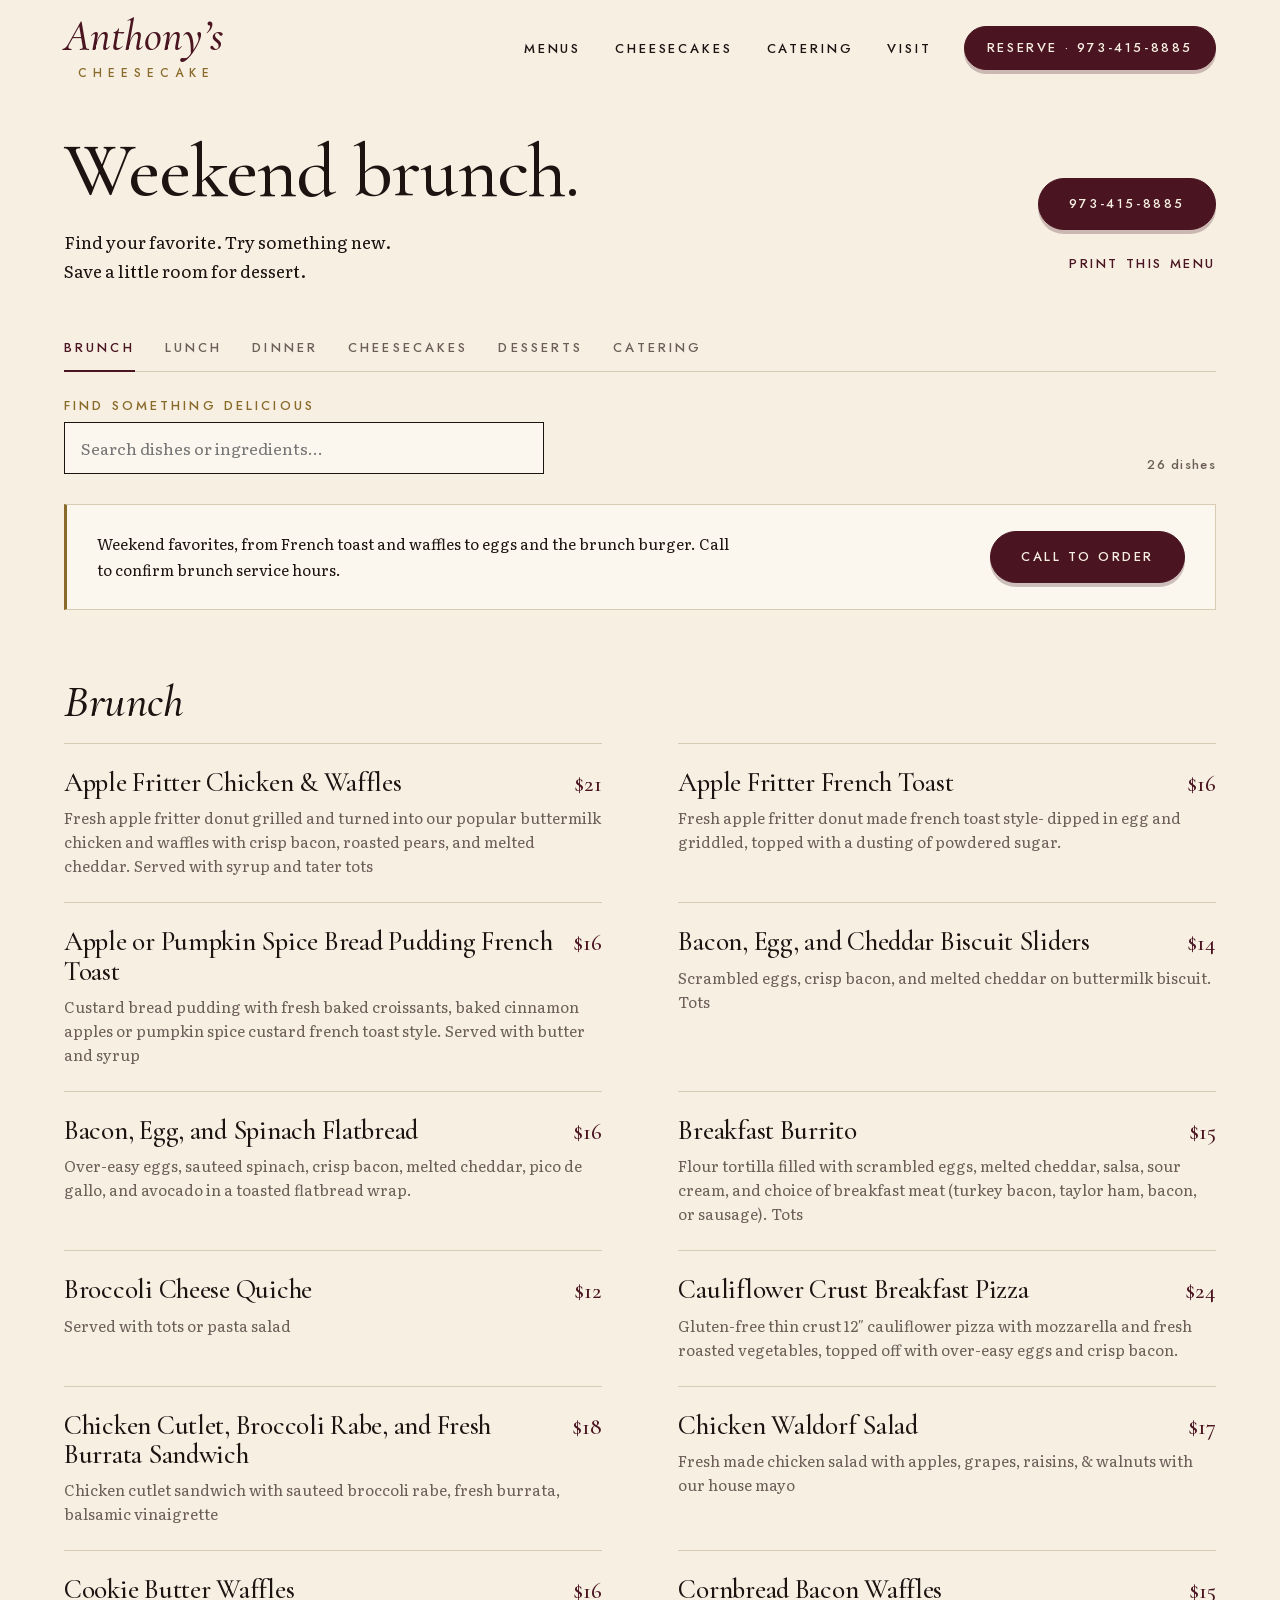
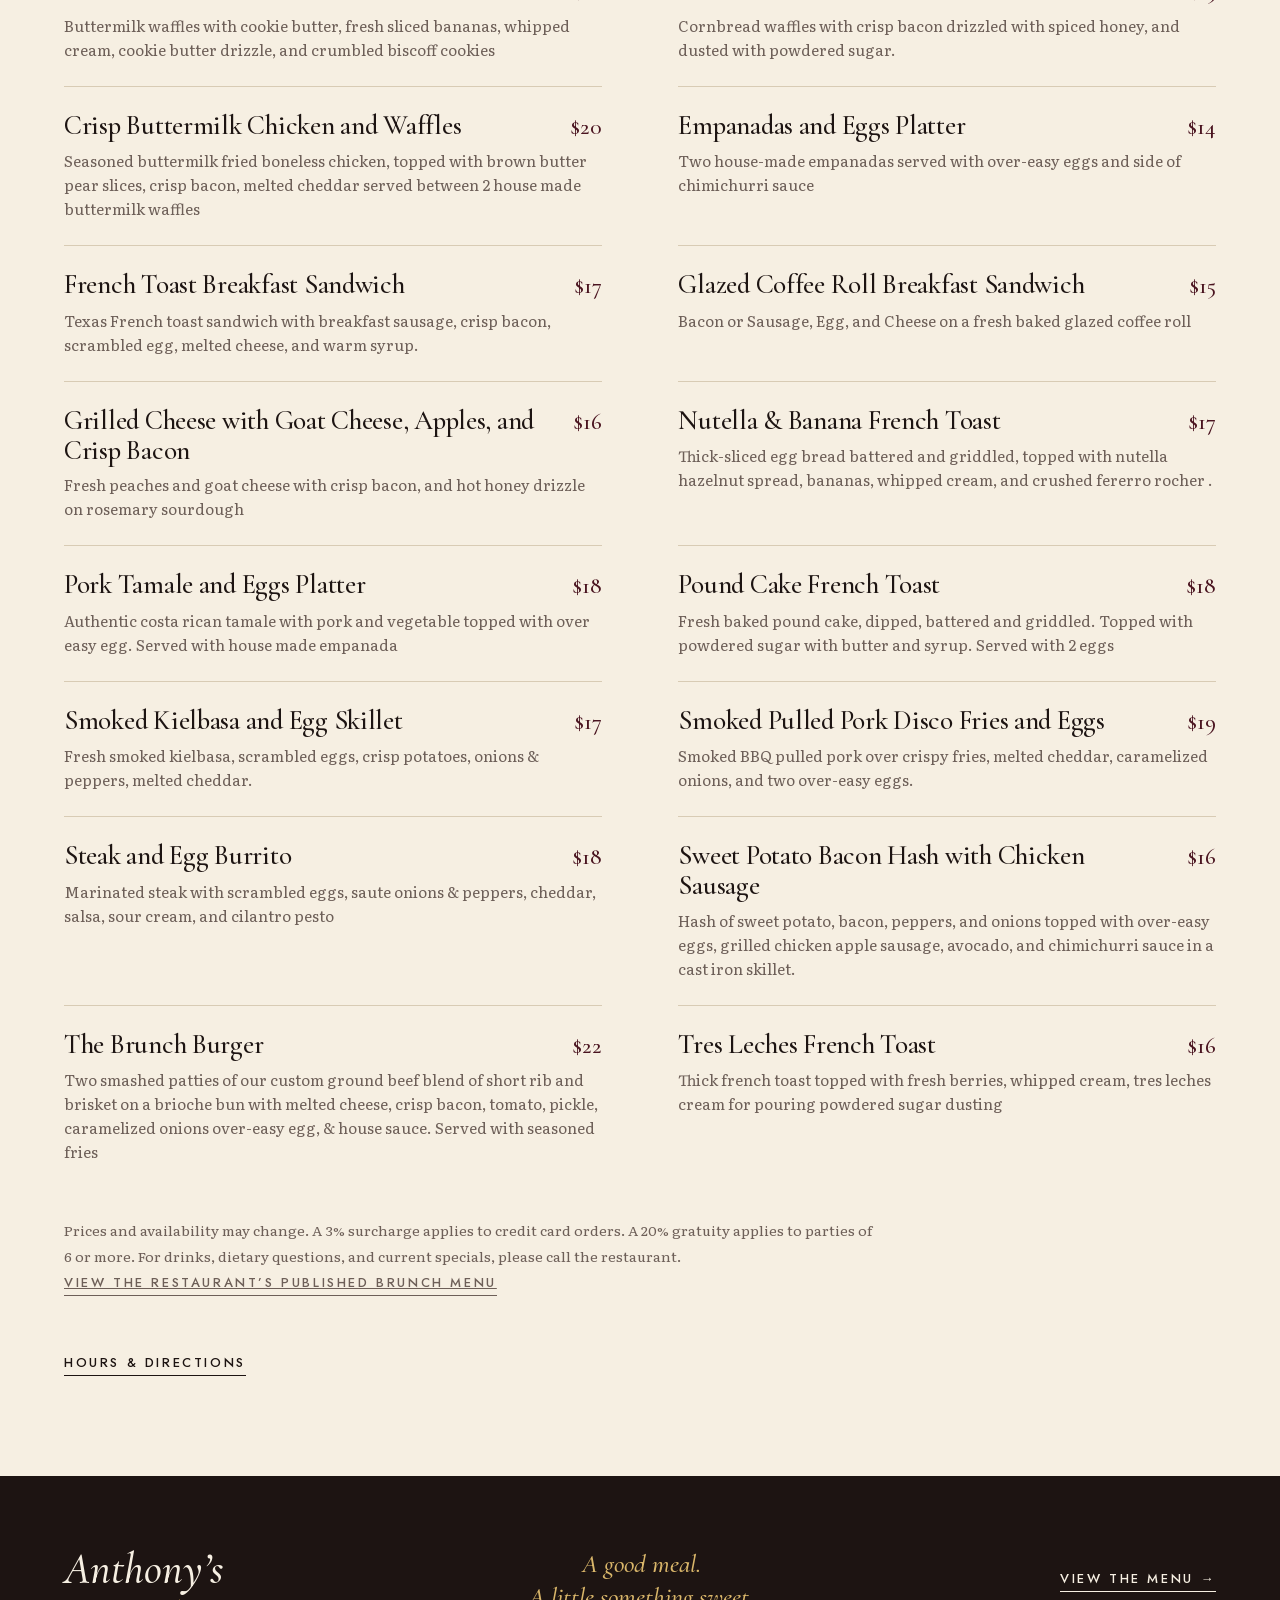
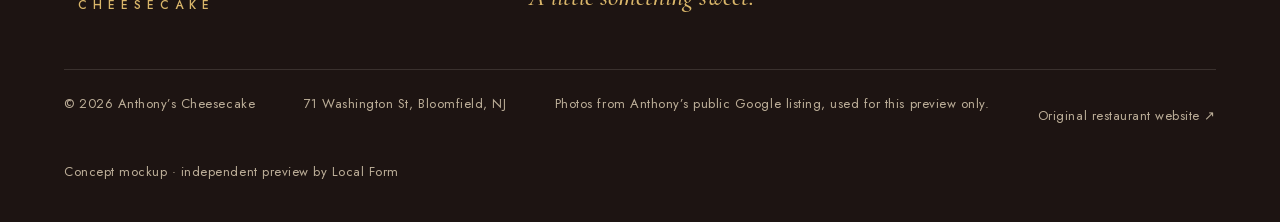
==== menu.html @ 9adf65b8 "Preview" ====
<!doctype html><html lang="en"><head><meta charset="utf-8"><meta name="viewport" content="width=device-width, initial-scale=1"><meta name="robots" content="noindex"><meta name="theme-color" content="#641d2c"><link rel="icon" href="assets/favicon.svg" type="image/svg+xml"><link rel="stylesheet" href="styles.css?v=202610232"><script defer src="app.js?v=202610232"></script><title>Menus · Anthony’s Cheesecake in Bloomfield, NJ</title><meta name="description" content="Explore Anthony’s full brunch, lunch, dinner, cheesecake, dessert, and catering menus. Search dishes, browse cheesecake sizes, and call to order."></head><body class="menu-page"><a class="skip-link" href="#main">Skip to content</a><header class="site-header wrap">
    <a class="wordmark" href="index.html" aria-label="Anthony’s Cheesecake home">Anthony’s<span>Cheesecake</span></a>
    <nav class="desktop-nav" aria-label="Main navigation"><a href="menu.html">Menus</a><a href="menu.html?menu=cheesecake">Cheesecakes</a><a href="index.html#catering">Catering</a><a href="index.html#visit">Visit</a></nav>
    <a class="button header-call" href="tel:+19734158885">Reserve · 973-415-8885</a>
    <button class="menu-toggle" aria-expanded="false" aria-controls="mobile-nav" aria-label="Open navigation"><span class="menu-lines" aria-hidden="true"></span></button>
    <nav id="mobile-nav" class="mobile-nav" aria-label="Mobile navigation" hidden><a href="menu.html">Menus</a><a href="menu.html?menu=cheesecake">Cheesecakes</a><a href="index.html#catering">Catering</a><a href="index.html#visit">Hours &amp; directions</a><a href="tel:+19734158885">Call 973-415-8885</a></nav>
  </header><main id="main"><div class="wrap menu-intro"><div><h1 id="menu-heading">The good stuff.</h1><p>Find your favorite. Try something new.<br>Save a little room for dessert.</p></div><div class="menu-utility"><a class="button" href="tel:+19734158885">973-415-8885</a><button class="text-link print-button" type="button">Print this menu</button></div></div><div class="wrap menu-controls"><nav aria-label="Choose a menu"><ul class="menu-categories"><li><a data-category="brunch" href="menu.html?menu=brunch">Brunch</a></li><li><a data-category="lunch" href="menu.html?menu=lunch">Lunch</a></li><li><a data-category="dinner" href="menu.html?menu=dinner">Dinner</a></li><li><a data-category="cheesecake" href="menu.html?menu=cheesecake">Cheesecakes</a></li><li><a data-category="dessert" href="menu.html?menu=dessert">Desserts</a></li><li><a data-category="catering" href="menu.html?menu=catering">Catering</a></li></ul></nav><div class="search-line"><div class="search-box"><label for="menu-search">Find something delicious</label><input id="menu-search" type="search" placeholder="Search dishes or ingredients…" autocomplete="off"><button id="clear-search" class="search-clear" type="button" aria-label="Clear search" hidden>×</button></div><p id="result-count" role="status" aria-live="polite"></p></div></div><div class="wrap menu-content"><noscript><p>All menus are shown below. Search and category filtering require JavaScript.</p></noscript><section class="menu-panel" data-panel="brunch" aria-label="Brunch menu"><div class="panel-intro"><div><p>Weekend favorites, from French toast and waffles to eggs and the brunch burger. Call to confirm brunch service hours.</p></div><a class="button" href="tel:+19734158885">Call to order</a></div><div class="menu-group"><h2>Brunch</h2><div class="dish-list"><article class="dish" data-search="apple fritter chicken &amp; waffles fresh apple fritter donut grilled and turned into our popular buttermilk chicken and waffles with crisp bacon, roasted pears, and melted cheddar. served with syrup and tater tots" ><div class="dish-head"><h3>Apple Fritter Chicken &amp; Waffles</h3><span class="price ">$21</span></div><p class="dish-description">Fresh apple fritter donut grilled and turned into our popular buttermilk chicken and waffles with crisp bacon, roasted pears, and melted cheddar. Served with syrup and tater tots</p></article><article class="dish" data-search="apple fritter french toast fresh apple fritter donut made french toast style- dipped in egg and griddled, topped with a dusting of powdered sugar." ><div class="dish-head"><h3>Apple Fritter French Toast</h3><span class="price ">$16</span></div><p class="dish-description">Fresh apple fritter donut made french toast style- dipped in egg and griddled, topped with a dusting of powdered sugar.</p></article><article class="dish" data-search="apple or pumpkin spice bread pudding french toast custard bread pudding with fresh baked croissants, baked cinnamon apples or pumpkin spice custard french toast style. served with butter and syrup" ><div class="dish-head"><h3>Apple or Pumpkin Spice Bread Pudding French Toast</h3><span class="price ">$16</span></div><p class="dish-description">Custard bread pudding with fresh baked croissants, baked cinnamon apples or pumpkin spice custard french toast style. Served with butter and syrup</p></article><article class="dish" data-search="bacon, egg, and cheddar biscuit sliders scrambled eggs, crisp bacon, and melted cheddar on buttermilk biscuit. tots" ><div class="dish-head"><h3>Bacon, Egg, and Cheddar Biscuit Sliders</h3><span class="price ">$14</span></div><p class="dish-description">Scrambled eggs, crisp bacon, and melted cheddar on buttermilk biscuit. Tots</p></article><article class="dish" data-search="bacon, egg, and spinach flatbread over-easy eggs, sauteed spinach, crisp bacon, melted cheddar, pico de gallo, and avocado in a toasted flatbread wrap." ><div class="dish-head"><h3>Bacon, Egg, and Spinach Flatbread</h3><span class="price ">$16</span></div><p class="dish-description">Over-easy eggs, sauteed spinach, crisp bacon, melted cheddar, pico de gallo, and avocado in a toasted flatbread wrap.</p></article><article class="dish" data-search="breakfast burrito flour tortilla filled with scrambled eggs, melted cheddar, salsa, sour cream, and choice of breakfast meat (turkey bacon, taylor ham, bacon, or sausage). tots" ><div class="dish-head"><h3>Breakfast Burrito</h3><span class="price ">$15</span></div><p class="dish-description">Flour tortilla filled with scrambled eggs, melted cheddar, salsa, sour cream, and choice of breakfast meat (turkey bacon, taylor ham, bacon, or sausage). Tots</p></article><article class="dish" data-search="broccoli cheese quiche served with tots or pasta salad" ><div class="dish-head"><h3>Broccoli Cheese Quiche</h3><span class="price ">$12</span></div><p class="dish-description">Served with tots or pasta salad</p></article><article class="dish" data-search="cauliflower crust breakfast pizza gluten-free thin crust 12″ cauliflower pizza with mozzarella and fresh roasted vegetables, topped off with over-easy eggs and crisp bacon." ><div class="dish-head"><h3>Cauliflower Crust Breakfast Pizza</h3><span class="price ">$24</span></div><p class="dish-description">Gluten-free thin crust 12″ cauliflower pizza with mozzarella and fresh roasted vegetables, topped off with over-easy eggs and crisp bacon.</p></article><article class="dish" data-search="chicken cutlet, broccoli rabe, and fresh burrata sandwich chicken cutlet sandwich with sauteed broccoli rabe, fresh burrata, balsamic vinaigrette" ><div class="dish-head"><h3>Chicken Cutlet, Broccoli Rabe, and Fresh Burrata Sandwich</h3><span class="price ">$18</span></div><p class="dish-description">Chicken cutlet sandwich with sauteed broccoli rabe, fresh burrata, balsamic vinaigrette</p></article><article class="dish" data-search="chicken waldorf salad fresh made chicken salad with apples, grapes, raisins, &amp; walnuts with our house mayo" ><div class="dish-head"><h3>Chicken Waldorf Salad</h3><span class="price ">$17</span></div><p class="dish-description">Fresh made chicken salad with apples, grapes, raisins, &amp; walnuts with our house mayo</p></article><article class="dish" data-search="cookie butter waffles buttermilk waffles with cookie butter, fresh sliced bananas, whipped cream, cookie butter drizzle, and crumbled biscoff cookies" ><div class="dish-head"><h3>Cookie Butter Waffles</h3><span class="price ">$16</span></div><p class="dish-description">Buttermilk waffles with cookie butter, fresh sliced bananas, whipped cream, cookie butter drizzle, and crumbled biscoff cookies</p></article><article class="dish" data-search="cornbread bacon waffles cornbread waffles with crisp bacon drizzled with spiced honey, and dusted with powdered sugar." ><div class="dish-head"><h3>Cornbread Bacon Waffles</h3><span class="price ">$15</span></div><p class="dish-description">Cornbread waffles with crisp bacon drizzled with spiced honey, and dusted with powdered sugar.</p></article><article class="dish" data-search="crisp buttermilk chicken and waffles seasoned buttermilk fried boneless chicken, topped with brown butter pear slices, crisp bacon, melted cheddar served between 2 house made buttermilk waffles" ><div class="dish-head"><h3>Crisp Buttermilk Chicken and Waffles</h3><span class="price ">$20</span></div><p class="dish-description">Seasoned buttermilk fried boneless chicken, topped with brown butter pear slices, crisp bacon, melted cheddar served between 2 house made buttermilk waffles</p></article><article class="dish" data-search="empanadas and eggs platter two house-made empanadas served with over-easy eggs and side of chimichurri sauce" ><div class="dish-head"><h3>Empanadas and Eggs Platter</h3><span class="price ">$14</span></div><p class="dish-description">Two house-made empanadas served with over-easy eggs and side of chimichurri sauce</p></article><article class="dish" data-search="french toast breakfast sandwich texas french toast sandwich with breakfast sausage, crisp bacon, scrambled egg, melted cheese, and warm syrup." ><div class="dish-head"><h3>French Toast Breakfast Sandwich</h3><span class="price ">$17</span></div><p class="dish-description">Texas French toast sandwich with breakfast sausage, crisp bacon, scrambled egg, melted cheese, and warm syrup.</p></article><article class="dish" data-search="glazed coffee roll breakfast sandwich bacon or sausage, egg, and cheese on a fresh baked glazed coffee roll" ><div class="dish-head"><h3>Glazed Coffee Roll Breakfast Sandwich</h3><span class="price ">$15</span></div><p class="dish-description">Bacon or Sausage, Egg, and Cheese on a fresh baked glazed coffee roll</p></article><article class="dish" data-search="grilled cheese with goat cheese, apples, and crisp bacon fresh peaches and goat cheese with crisp bacon, and hot honey drizzle on rosemary sourdough" ><div class="dish-head"><h3>Grilled Cheese with Goat Cheese, Apples, and Crisp Bacon</h3><span class="price ">$16</span></div><p class="dish-description">Fresh peaches and goat cheese with crisp bacon, and hot honey drizzle on rosemary sourdough</p></article><article class="dish" data-search="nutella &amp; banana french toast thick-sliced egg bread battered and griddled, topped with nutella hazelnut spread, bananas, whipped cream, and crushed fererro rocher ." ><div class="dish-head"><h3>Nutella &amp; Banana French Toast</h3><span class="price ">$17</span></div><p class="dish-description">Thick-sliced egg bread battered and griddled, topped with nutella hazelnut spread, bananas, whipped cream, and crushed fererro rocher .</p></article><article class="dish" data-search="pork tamale and eggs platter authentic costa rican tamale with pork and vegetable topped with over easy egg. served with house made empanada" ><div class="dish-head"><h3>Pork Tamale and Eggs Platter</h3><span class="price ">$18</span></div><p class="dish-description">Authentic costa rican tamale with pork and vegetable topped with over easy egg. Served with house made empanada</p></article><article class="dish" data-search="pound cake french toast fresh baked pound cake, dipped, battered and griddled. topped with powdered sugar with butter and syrup. served with 2 eggs" ><div class="dish-head"><h3>Pound Cake French Toast</h3><span class="price ">$18</span></div><p class="dish-description">Fresh baked pound cake, dipped, battered and griddled. Topped with powdered sugar with butter and syrup. Served with 2 eggs</p></article><article class="dish" data-search="smoked kielbasa and egg skillet fresh smoked kielbasa, scrambled eggs, crisp potatoes, onions &amp; peppers, melted cheddar." ><div class="dish-head"><h3>Smoked Kielbasa and Egg Skillet</h3><span class="price ">$17</span></div><p class="dish-description">Fresh smoked kielbasa, scrambled eggs, crisp potatoes, onions &amp; peppers, melted cheddar.</p></article><article class="dish" data-search="smoked pulled pork disco fries and eggs smoked bbq pulled pork over crispy fries, melted cheddar, caramelized onions, and two over-easy eggs." ><div class="dish-head"><h3>Smoked Pulled Pork Disco Fries and Eggs</h3><span class="price ">$19</span></div><p class="dish-description">Smoked BBQ pulled pork over crispy fries, melted cheddar, caramelized onions, and two over-easy eggs.</p></article><article class="dish" data-search="steak and egg burrito marinated steak with scrambled eggs, saute onions &amp; peppers, cheddar, salsa, sour cream, and cilantro pesto" ><div class="dish-head"><h3>Steak and Egg Burrito</h3><span class="price ">$18</span></div><p class="dish-description">Marinated steak with scrambled eggs, saute onions &amp; peppers, cheddar, salsa, sour cream, and cilantro pesto</p></article><article class="dish" data-search="sweet potato bacon hash with chicken sausage hash of sweet potato, bacon, peppers, and onions topped with over-easy eggs, grilled chicken apple sausage, avocado, and chimichurri sauce in a cast iron skillet." ><div class="dish-head"><h3>Sweet Potato Bacon Hash with Chicken Sausage</h3><span class="price ">$16</span></div><p class="dish-description">Hash of sweet potato, bacon, peppers, and onions topped with over-easy eggs, grilled chicken apple sausage, avocado, and chimichurri sauce in a cast iron skillet.</p></article><article class="dish" data-search="the brunch burger two smashed patties of our custom ground beef blend of short rib and brisket on a brioche bun with melted cheese, crisp bacon, tomato, pickle, caramelized onions over-easy egg, &amp; house sauce. served with seasoned fries" ><div class="dish-head"><h3>The Brunch Burger</h3><span class="price ">$22</span></div><p class="dish-description">Two smashed patties of our custom ground beef blend of short rib and brisket on a brioche bun with melted cheese, crisp bacon, tomato, pickle, caramelized onions over-easy egg, &amp; house sauce. Served with seasoned fries</p></article><article class="dish" data-search="tres leches french toast thick french toast topped with fresh berries, whipped cream, tres leches cream for pouring powdered sugar dusting" ><div class="dish-head"><h3>Tres Leches French Toast</h3><span class="price ">$16</span></div><p class="dish-description">Thick french toast topped with fresh berries, whipped cream, tres leches cream for pouring powdered sugar dusting</p></article></div></div><p class="menu-notes">Prices and availability may change. A 3% surcharge applies to credit card orders. A 20% gratuity applies to parties of 6 or more. For drinks, dietary questions, and current specials, please call the restaurant.<br><a class="text-link" href="https://anthonyscheesecake.com/brunch-menu/" target="_blank" rel="noopener">View the restaurant’s published brunch menu</a></p></section><section class="menu-panel" data-panel="lunch" aria-label="Lunch menu"><div class="panel-intro"><div><p>Sandwiches, salads, and a little midday comfort. Your next lunch break starts here.</p></div><a class="button" href="tel:+19734158885">Call to order</a></div><div class="menu-group"><h2>Lunch</h2><div class="dish-list"><article class="dish" data-search="anthony’s blt crisp bacon with fresh arugula, goat cheese, avocado and tomato on sliced 12 grain with house herbed mayo. served with side pasta salad" ><div class="dish-head"><h3>Anthony’s BLT</h3><span class="price ">$14</span></div><p class="dish-description">Crisp bacon with fresh arugula, goat cheese, avocado and tomato on sliced 12 grain with house herbed mayo. Served with side pasta salad</p></article><article class="dish" data-search="anthony’s loaded double smash bacon cheeseburger double patty short rib &amp; brisket burger, american cheese, tomato, pickle, crisp bacon, caramelized onion, house sauce on brioche served with seasoned fries" ><div class="dish-head"><h3>Anthony’s Loaded Double Smash Bacon CheeseBurger</h3><span class="price ">$20</span></div><p class="dish-description">Double patty short rib &amp; brisket burger, american cheese, tomato, pickle, crisp bacon, caramelized onion, house sauce on brioche served with seasoned fries</p></article><article class="dish" data-search="beet salad w/crumbled feta, red onion, chick pea fresh sliced beets with crumbled feta, red onion, chick peas, fresh basil, balsamic &amp; olive oil vinaigrette add grilled chicken 4.00 add grilled shrimp 8.00" ><div class="dish-head"><h3>Beet Salad w/Crumbled Feta, Red Onion, Chick Pea</h3><span class="price ">$12</span></div><p class="dish-description">Fresh sliced beets with crumbled feta, red onion, chick peas, fresh basil, balsamic &amp; olive oil vinaigrette add grilled chicken 4.00 add grilled shrimp 8.00</p></article><article class="dish" data-search="caesar salad romaine salad with cracked pepper, house caesar dressing and croutons add grilled or crispy chicken 4.00 add grilled shrimp 8.00 add fresh grilled salmon 12.00" ><div class="dish-head"><h3>Caesar Salad</h3><span class="price ">$8</span></div><p class="dish-description">Romaine salad with cracked pepper, house caesar dressing and croutons add grilled or crispy chicken 4.00 add grilled shrimp 8.00 add fresh grilled salmon 12.00</p></article><article class="dish" data-search="cajun grilled chicken sandwich grilled cajun chicken breast, lettuce, tomato, pickle, crisp bacon, avocado, house ranch dressing. served with house made pasta salad" ><div class="dish-head"><h3>Cajun Grilled Chicken Sandwich</h3><span class="price ">$15</span></div><p class="dish-description">Grilled cajun chicken breast, lettuce, tomato, pickle, crisp bacon, avocado, house ranch dressing. Served with house made pasta salad</p></article><article class="dish" data-search="chicken cutlet blt breaded chicken cutlet, crisp bacon, lettuce, tomato and mayo. served with house made pasta salad" ><div class="dish-head"><h3>Chicken Cutlet BLT</h3><span class="price ">$15</span></div><p class="dish-description">Breaded chicken cutlet, crisp bacon, lettuce, tomato and mayo. Served with house made pasta salad</p></article><article class="dish" data-search="chicken cutlet, broccoli rabe, fresh mozzarella panini crispy breaded chicken cutlet, sauté broccoli rabe, and fresh mozzarella" ><div class="dish-head"><h3>Chicken Cutlet, Broccoli Rabe, Fresh Mozzarella Panini</h3><span class="price ">$16</span></div><p class="dish-description">Crispy breaded chicken cutlet, sauté broccoli rabe, and fresh mozzarella</p></article><article class="dish" data-search="chicken milanese sandwich crisp breaded chicken cutlet, arugula &amp; tomato salad, hot cherry peppers, shaved pecorino romano, house balsamic dressing served on italian bread." ><div class="dish-head"><h3>Chicken Milanese Sandwich</h3><span class="price ">$16</span></div><p class="dish-description">Crisp breaded chicken cutlet, arugula &amp; tomato salad, hot cherry peppers, shaved pecorino romano, house balsamic dressing served on italian bread.</p></article><article class="dish" data-search="chicken or eggplant vodka parmagiana sandwich melted mozzarella, house vodka sauce, and pecorino cheese. served with house made pasta salad" ><div class="dish-head"><h3>Chicken or Eggplant Vodka Parmagiana Sandwich</h3><span class="price ">$15</span></div><p class="dish-description">Melted mozzarella, house vodka sauce, and pecorino cheese. Served with house made pasta salad</p></article><article class="dish" data-search="chicken salad club with avocado fresh chicken salad with avocado, bacon, and tomato served on multi grain toast. served with house made pasta salad" ><div class="dish-head"><h3>Chicken Salad Club with Avocado</h3><span class="price ">$13</span></div><p class="dish-description">Fresh chicken salad with avocado, bacon, and tomato served on multi grain toast. Served with house made pasta salad</p></article><article class="dish" data-search="chicken waldorf salad with grapes, apples, raisins, and walnuts tossed with our house mayo and raspberry dressing served over greens or in a wrap" ><div class="dish-head"><h3>Chicken Waldorf Salad</h3><span class="price ">$15</span></div><p class="dish-description">With grapes, apples, raisins, and walnuts tossed with our house mayo and raspberry dressing served over greens or in a wrap</p></article><article class="dish" data-search="classic cheeseburger single short rib &amp; brisket smash burger, tomato, pickles, american cheese, caramelized onions, house sauce. served with seasoned fries add bacon 3.00" ><div class="dish-head"><h3>Classic CheeseBurger</h3><span class="price ">$12</span></div><p class="dish-description">Single short rib &amp; brisket smash burger, tomato, pickles, american cheese, caramelized onions, house sauce. Served with seasoned fries add bacon 3.00</p></article><article class="dish" data-search="crispy buttermilk chicken &amp; waffles buttermilk fried boneless chicken, crisp bacon, melted cheddar cheese, brown butter sliced pears, maple syrup drizzle" ><div class="dish-head"><h3>Crispy Buttermilk Chicken &amp; Waffles</h3><span class="price ">$20</span></div><p class="dish-description">Buttermilk fried boneless chicken, crisp bacon, melted cheddar cheese, brown butter sliced pears, maple syrup drizzle</p></article><article class="dish" data-search="crispy chicken cutlet caesar sub seasoned crispy chicken cutlet served on fresh baked italian bread topped with our caesar salad, cracked pepper, and pecorino cheese. servbed with house made pasta salad" ><div class="dish-head"><h3>Crispy Chicken Cutlet Caesar Sub</h3><span class="price ">$15</span></div><p class="dish-description">Seasoned crispy chicken cutlet served on fresh baked italian bread topped with our caesar salad, cracked pepper, and pecorino cheese. Servbed with house made pasta salad</p></article><article class="dish" data-search="empanada platter 2 large store made empanadas served with todays side and house chimichurri" ><div class="dish-head"><h3>Empanada Platter</h3><span class="price ">$12</span></div><p class="dish-description">2 large store made empanadas served with todays side and house chimichurri</p></article><article class="dish" data-search="fresh strawberry grilled cheese w/ goat cheese, &amp; crisp bacon creamy goat cheese, fresh strawberry, crisp bacon, spiced honey on 12 grain. served with house made pasta salad" ><div class="dish-head"><h3>Fresh Strawberry Grilled Cheese w/ Goat Cheese, &amp; Crisp Bacon</h3><span class="price ">$13</span></div><p class="dish-description">Creamy goat cheese, fresh strawberry, crisp bacon, spiced honey on 12 grain. Served with house made pasta salad</p></article><article class="dish" data-search="grilled chicken and spinach quesadilla grilled chicken, house salsa, cheddar cheese, sauté peppers &amp; onions, fresh spinach, sour cream." ><div class="dish-head"><h3>Grilled Chicken and Spinach Quesadilla</h3><span class="price ">$15</span></div><p class="dish-description">Grilled chicken, house salsa, cheddar cheese, sauté peppers &amp; onions, fresh spinach, sour cream.</p></article><article class="dish" data-search="grilled chicken cheesesteak sandwich grilled chicken with saute onions &amp; peppers, melted cheddar, and roasted potatoes. served with house made pasta salad" ><div class="dish-head"><h3>Grilled Chicken Cheesesteak Sandwich</h3><span class="price ">$14</span></div><p class="dish-description">Grilled chicken with saute onions &amp; peppers, melted cheddar, and roasted potatoes. Served with house made pasta salad</p></article><article class="dish" data-search="heirloom tomato pie with caramelized onions and fontina cheese baked on top of our flaky pie crust topped with over easy egg" ><div class="dish-head"><h3>Heirloom Tomato Pie</h3><span class="price ">$9.95</span></div><p class="dish-description">With caramelized onions and fontina cheese baked on top of our Flaky Pie Crust topped with over easy egg</p></article><article class="dish" data-search="hot honey chicken sandwich boneless seasoned fried chicken breast tossed with hot honey topped with house made slaw, pickles, and house dressing. served with pasta salad" ><div class="dish-head"><h3>Hot Honey Chicken Sandwich</h3><span class="price ">$15</span></div><p class="dish-description">Boneless seasoned fried chicken breast tossed with hot honey topped with house made slaw, pickles, and house dressing. Served with pasta salad</p></article><article class="dish" data-search="patty melt we take our brisket short rib burger and turn it into into a grilled cheese on texas toast with caramelized onions, tomato, pickle, and house burger sauce. served with seasoned fries" ><div class="dish-head"><h3>Patty Melt</h3><span class="price ">$17</span></div><p class="dish-description">We take our brisket short rib burger and turn it into into a grilled cheese on texas toast with caramelized onions, tomato, pickle, and house burger sauce. Served with seasoned fries</p></article><article class="dish" data-search="pulled pork grilled cheese smoked bbq pulled pork with caramelized onions, pickles, and cheddar cheese" ><div class="dish-head"><h3>Pulled Pork Grilled Cheese</h3><span class="price ">$14</span></div><p class="dish-description">Smoked bbq pulled pork with caramelized onions, pickles, and cheddar cheese</p></article><article class="dish" data-search="southern crispy chicken bacon sandwich buttermilk marinated crispy chicken, spices, pickles, lettuce, tomato, crisp bacon, house sauce. served with house made pasta salad" ><div class="dish-head"><h3>Southern Crispy Chicken Bacon Sandwich</h3><span class="price ">$15</span></div><p class="dish-description">Buttermilk marinated crispy chicken, spices, pickles, lettuce, tomato, crisp bacon, house sauce. Served with house made pasta salad</p></article></div></div><p class="menu-notes">Prices and availability may change. A 3% surcharge applies to credit card orders. A 20% gratuity applies to parties of 6 or more. For drinks, dietary questions, and current specials, please call the restaurant.<br><a class="text-link" href="https://anthonyscheesecake.com/lunch-menu/" target="_blank" rel="noopener">View the restaurant’s published lunch menu</a></p></section><section class="menu-panel" data-panel="dinner" aria-label="Dinner menu"><div class="panel-intro"><div><p>Italian favorites, hearty pastas, and a table worth lingering at. Reservations welcome by phone.</p></div><a class="button" href="tel:+19734158885">Call to order</a></div><div class="menu-group"><h2>Dinner</h2><div class="dish-list"><article class="dish" data-search="bavarian soft baked pretzel soft baked pretzel served with grain mustard" ><div class="dish-head"><h3>Bavarian Soft Baked Pretzel</h3><span class="price ">$10</span></div><p class="dish-description">Soft baked pretzel served with grain mustard</p></article><article class="dish" data-search="broccoli cheddar quiche fresh broccoli and cheddar cheese baked into a flaky pie crust." ><div class="dish-head"><h3>Broccoli Cheddar Quiche</h3><span class="price ">$10</span></div><p class="dish-description">Fresh broccoli and cheddar cheese baked into a flaky pie crust.</p></article><article class="dish" data-search="caprese plate with eggplant, roasted peppers, and mozzarella breaded eggplant, roasted peppers, fresh mozzarella, prosciutto di parma, . balsamic glaze" ><div class="dish-head"><h3>Caprese Plate with Eggplant, Roasted Peppers, and Mozzarella</h3><span class="price ">$16</span></div><p class="dish-description">Breaded eggplant, roasted peppers, fresh mozzarella, prosciutto di parma, . Balsamic glaze</p></article><article class="dish" data-search="eggplant and sauce breaded eggplant cutlets topped with house vodka sauce, ricotta, and pecorino." ><div class="dish-head"><h3>Eggplant and Sauce</h3><span class="price ">$14</span></div><p class="dish-description">Breaded eggplant cutlets topped with house vodka sauce, ricotta, and pecorino.</p></article><article class="dish" data-search="empanada platter 3 house made empanadas with cheddar &amp; pico, in a crisp fried dough. ask server for todays selection" ><div class="dish-head"><h3>Empanada Platter</h3><span class="price ">$15</span></div><p class="dish-description">3 house made empanadas with cheddar &amp; pico, in a crisp fried dough. Ask server for todays selection</p></article><article class="dish" data-search="fried ravioli w/ tomato basil sauce crisp fried ravioli served with house tomato basil sauce" ><div class="dish-head"><h3>Fried Ravioli w/ Tomato Basil Sauce</h3><span class="price ">$14</span></div><p class="dish-description">Crisp fried ravioli served with house tomato basil sauce</p></article><article class="dish" data-search="meatball parm egg rolls 3 house-made meatballs with tomato sauce and mozzarella, egg roll style." ><div class="dish-head"><h3>Meatball Parm Egg Rolls</h3><span class="price ">$15</span></div><p class="dish-description">3 House-made meatballs with tomato sauce and mozzarella, egg roll style.</p></article><article class="dish" data-search="wedge salad with buttermilk ranch dressing lettuce wedge, crisp bacon, toasted walnuts, crumbled bleu cheese, chopped red onion, cucumber, house-made garlic buttermilk dressing." ><div class="dish-head"><h3>Wedge Salad with Buttermilk Ranch Dressing</h3><span class="price ">$14</span></div><p class="dish-description">Lettuce wedge, crisp bacon, toasted walnuts, crumbled bleu cheese, chopped red onion, cucumber, house-made garlic buttermilk dressing.</p></article><article class="dish" data-search="anthony’s loaded double bacon cheddar smash burger double beef short rib &amp; brisket burger with crisp bacon, pickles, caramelized onions, cheddar, and house sauce. served with seasoned fries" ><div class="dish-head"><h3>Anthony’s Loaded Double Bacon Cheddar Smash Burger</h3><span class="price ">$22</span></div><p class="dish-description">Double beef short rib &amp; brisket burger with crisp bacon, pickles, caramelized onions, cheddar, and house sauce. Served with seasoned fries</p></article><article class="dish" data-search="bbq meatloaf with buttermilk mashed potato moms meatloaf recipe served with mash potato and gravy" ><div class="dish-head"><h3>BBQ Meatloaf with Buttermilk Mashed Potato</h3><span class="price ">$18</span></div><p class="dish-description">Moms meatloaf recipe served with mash potato and gravy</p></article><article class="dish" data-search="butternut squash ravioli w/goat cheese &amp; sage brown butter fresh butternut squash ravioli with brown butter, goat cheese, roasted pears, pecans," ><div class="dish-head"><h3>Butternut Squash Ravioli w/Goat Cheese &amp; Sage Brown Butter</h3><span class="price ">$22</span></div><p class="dish-description">Fresh butternut squash ravioli with brown butter, goat cheese, roasted pears, pecans,</p></article><article class="dish" data-search="cajun grilled salmon over buttermilk mash potato fresh pan roasted cajun salmon fillet served over buttermilk mash potato" ><div class="dish-head"><h3>Cajun Grilled Salmon over Buttermilk Mash Potato</h3><span class="price ">$30</span></div><p class="dish-description">Fresh pan roasted cajun salmon fillet served over buttermilk mash potato</p></article><article class="dish" data-search="cauliflower crust pizza with roasted vegetables and pesto gluten-free 12″ cauliflower pizza topped with mozzarella, mixed roasted vegetables, cilantro pesto (no nuts), and pecorino romano cheese. add grilled chicken $4.00 add garlic roasted shrimp $7.00" ><div class="dish-head"><h3>Cauliflower Crust Pizza with Roasted Vegetables and Pesto</h3><span class="price ">$22</span></div><p class="dish-description">Gluten-free 12″ cauliflower pizza topped with mozzarella, mixed roasted vegetables, cilantro pesto (no nuts), and Pecorino Romano cheese. Add grilled chicken $4.00 Add garlic roasted shrimp $7.00</p></article><article class="dish" data-search="cavatelli with italian sausage and broccoli rabe cavatelli pasta with saute broccoli rabe, italian hot &amp; sweet sausage, garlic, olive oil, and pecorino romano cheese" ><div class="dish-head"><h3>Cavatelli with Italian Sausage and Broccoli Rabe</h3><span class="price ">$20</span></div><p class="dish-description">Cavatelli pasta with saute broccoli rabe, italian hot &amp; sweet sausage, garlic, olive oil, and pecorino romano cheese</p></article><article class="dish" data-search="cheese ravioli tomato basil sauce fresh cheese ravioli topped with our store made sauce and pecorino cheese" ><div class="dish-head"><h3>Cheese Ravioli Tomato Basil Sauce</h3><span class="price ">$15</span></div><p class="dish-description">Fresh cheese ravioli topped with our store made sauce and pecorino cheese</p></article><article class="dish" data-search="chicken cutlet giambotta with italian sausage breaded chicken cutlet served with grilled hot and sweet italian sausage, broccoli rabe, hot peppers, roasted potatoes, peppers and onions." ><div class="dish-head"><h3>Chicken Cutlet Giambotta with Italian Sausage</h3><span class="price ">$28</span></div><p class="dish-description">Breaded chicken cutlet served with grilled hot and sweet Italian sausage, broccoli rabe, hot peppers, roasted potatoes, peppers and onions.</p></article><article class="dish" data-search="chicken cutlet milanese with hot cherry peppers thin sliced breaded chicken cutlet topped with arugula and tomato salad, hot cherry peppers, and pecorino romano. served with pasta." ><div class="dish-head"><h3>Chicken Cutlet Milanese with Hot Cherry Peppers</h3><span class="price ">$28</span></div><p class="dish-description">Thin sliced breaded chicken cutlet topped with arugula and tomato salad, hot cherry peppers, and pecorino romano. Served with pasta.</p></article><article class="dish" data-search="chicken parm alfredo with fresh spinach breaded chicken cutlet, layered with melted mozzarella, fresh spinach, pecorino romano, creamy alfredo sauce. served with pasta" ><div class="dish-head"><h3>Chicken Parm Alfredo with Fresh Spinach</h3><span class="price ">$29</span></div><p class="dish-description">Breaded chicken cutlet, layered with melted mozzarella, fresh spinach, pecorino romano, creamy alfredo sauce. Served with pasta</p></article><article class="dish" data-search="chicken parm vodka chicken parmagiana with house vodka sauce and fresh mozzarella" ><div class="dish-head"><h3>Chicken Parm Vodka</h3><span class="price ">$28</span></div><p class="dish-description">Chicken Parmagiana with house vodka sauce and fresh mozzarella</p></article><article class="dish" data-search="crisp buttermilk chicken and waffles buttermilk marinated fried chicken with crisp bacon, melted cheese, roasted pears, and a drizzle of maple syrup. served with fries" ><div class="dish-head"><h3>Crisp Buttermilk Chicken and Waffles</h3><span class="price ">$21</span></div><p class="dish-description">Buttermilk marinated fried chicken with crisp bacon, melted cheese, roasted pears, and a drizzle of maple syrup. Served with fries</p></article><article class="dish" data-search="eggplant francaise with mozzarella &amp; peppers eggplant layered with mozzarella &amp; roasted peppers in a lemon, butter, garlic, and white wine sauce served with pasta garlic &amp; olive oil" ><div class="dish-head"><h3>Eggplant Francaise with Mozzarella &amp; Peppers</h3><span class="price ">$26</span></div><p class="dish-description">Eggplant layered with mozzarella &amp; roasted peppers in a lemon, butter, garlic, and white wine sauce served with pasta garlic &amp; olive oil</p></article><article class="dish" data-search="eggplant parmagiana breaded eggplant cutlets, melted mozzarella, plum tomato basil sauce, and pecorino romano. served with pasta." ><div class="dish-head"><h3>Eggplant Parmagiana</h3><span class="price ">$18</span></div><p class="dish-description">Breaded eggplant cutlets, melted mozzarella, plum tomato basil sauce, and pecorino romano. Served with pasta.</p></article><article class="dish" data-search="fettucini vodka with braised beef short rib braised beef short rib with pappardelle pasta vodka, pecorino romano and ricotta" ><div class="dish-head"><h3>Fettucini Vodka with Braised Beef Short Rib</h3><span class="price ">$34</span></div><p class="dish-description">Braised beef short rib with pappardelle pasta vodka, pecorino romano and ricotta</p></article><article class="dish" data-search="pasta vodka with chicken cutlet and ricotta crisp breaded chicken cutlet with house vodka sauce, pecorino romano, and ricotta over pasta." ><div class="dish-head"><h3>Pasta Vodka with Chicken Cutlet and Ricotta</h3><span class="price ">$25</span></div><p class="dish-description">Crisp breaded chicken cutlet with house vodka sauce, pecorino romano, and ricotta over pasta.</p></article><article class="dish" data-search="short rib ravioli with vodka sauce fresh ravioli stuffed with braised beef short rib and topped with house vodka sauce" ><div class="dish-head"><h3>Short Rib Ravioli with Vodka Sauce</h3><span class="price ">$22</span></div><p class="dish-description">Fresh ravioli stuffed with braised beef short rib and topped with house vodka sauce</p></article><article class="dish" data-search="spicy rigatoni vodka with burrata and crispy chicken cutlet spiced calabrian chili vodka sauce, crisp prosciutto di parma, pecorino romano, and burrata" ><div class="dish-head"><h3>Spicy Rigatoni Vodka with Burrata and Crispy Chicken Cutlet</h3><span class="price ">$28</span></div><p class="dish-description">Spiced calabrian chili vodka sauce, crisp prosciutto di parma, pecorino romano, and burrata</p></article><article class="dish" data-search="stuffed chicken parmagiana vodka breaded chicken cutlet, prosciutto di parma, mozzarella, vodka sauce, pecorino romano." ><div class="dish-head"><h3>Stuffed Chicken Parmagiana Vodka</h3><span class="price ">$28</span></div><p class="dish-description">Breaded chicken cutlet, prosciutto di parma, mozzarella, vodka sauce, pecorino romano.</p></article><article class="dish" data-search="tortellini vodka with shrimp cheese tortellini, fresh shrimp with house made vodka sauce" ><div class="dish-head"><h3>Tortellini Vodka with Shrimp</h3><span class="price ">$28</span></div><p class="dish-description">Cheese Tortellini, fresh shrimp with house made vodka sauce</p></article></div></div><p class="menu-notes">Prices and availability may change. A 3% surcharge applies to credit card orders. A 20% gratuity applies to parties of 6 or more. For drinks, dietary questions, and current specials, please call the restaurant.<br><a class="text-link" href="https://anthonyscheesecake.com/dinner-menu/" target="_blank" rel="noopener">View the restaurant’s published dinner menu</a></p></section><section class="menu-panel" data-panel="cheesecake" aria-label="Cheesecakes menu"><div class="panel-intro"><div><p>Made fresh to order. Please allow 48 hours for whole cheesecakes. Small serves 6, medium serves 8, and large serves 10–12. Call to confirm available slices.</p></div><a class="button" href="tel:+19734158885">Call to order</a></div><div class="menu-group"><h2>Cheesecake</h2><div class="dish-list"><article class="dish" data-search="apple cider donut crumb fresh apple cooked with apple cider and fall spices with a salted caramel drizzle" data-prices="[&quot;$71&quot;,&quot;$57&quot;,&quot;$37&quot;,&quot;$10.50&quot;]"><div class="dish-head"><h3>Apple Cider Donut Crumb</h3></div><p class="dish-description">Fresh apple cooked with apple cider and fall spices with a salted caramel drizzle</p><dl class="dish-prices"><div><dt>Large</dt><dd>$71</dd></div><div><dt>Medium</dt><dd>$57</dd></div><div><dt>Small</dt><dd>$37</dd></div><div><dt>Slice</dt><dd>$10.50</dd></div></dl><button class="dish-detail" type="button" aria-label="Sizes and ordering for Apple Cider Donut Crumb">Sizes & ordering</button></article><article class="dish" data-search="apple crumb pecan our classic ny style cheesecake with fresh apples and a hint of cinnamon with a brown sugar pecan crumb topping" data-prices="[&quot;$73&quot;,&quot;$58&quot;,&quot;$36&quot;,&quot;$10.95&quot;]"><div class="dish-head"><h3>Apple Crumb Pecan</h3></div><p class="dish-description">Our classic NY Style Cheesecake with fresh apples and a hint of cinnamon with a brown sugar pecan crumb topping</p><dl class="dish-prices"><div><dt>Large</dt><dd>$73</dd></div><div><dt>Medium</dt><dd>$58</dd></div><div><dt>Small</dt><dd>$36</dd></div><div><dt>Slice</dt><dd>$10.95</dd></div></dl><button class="dish-detail" type="button" aria-label="Sizes and ordering for Apple Crumb Pecan">Sizes & ordering</button></article><article class="dish" data-search="banana pudding our classic ny style cheesecake is topped with fresh made banana pudding, crushed nilla wafer cookie, and salted caramel drizzle" data-prices="[&quot;$74&quot;,&quot;$58&quot;,&quot;$38&quot;,&quot;$11.95&quot;]"><div class="dish-head"><h3>Banana Pudding</h3></div><p class="dish-description">Our classic NY Style Cheesecake is topped with fresh made banana pudding, crushed nilla wafer cookie, and salted caramel drizzle</p><dl class="dish-prices"><div><dt>Large</dt><dd>$74</dd></div><div><dt>Medium</dt><dd>$58</dd></div><div><dt>Small</dt><dd>$38</dd></div><div><dt>Slice</dt><dd>$11.95</dd></div></dl><button class="dish-detail" type="button" aria-label="Sizes and ordering for Banana Pudding">Sizes & ordering</button></article><article class="dish" data-search="blueberry crumb our classic ny cheesecake swirled with fresh blueberry compote and cinnamon crumb topping" data-prices="[&quot;$72&quot;,&quot;$57&quot;,&quot;$38&quot;,&quot;$10.95&quot;]"><div class="dish-head"><h3>Blueberry Crumb</h3></div><p class="dish-description">Our classic NY Cheesecake swirled with fresh blueberry compote and cinnamon crumb topping</p><dl class="dish-prices"><div><dt>Large</dt><dd>$72</dd></div><div><dt>Medium</dt><dd>$57</dd></div><div><dt>Small</dt><dd>$38</dd></div><div><dt>Slice</dt><dd>$10.95</dd></div></dl><button class="dish-detail" type="button" aria-label="Sizes and ordering for Blueberry Crumb">Sizes & ordering</button></article><article class="dish" data-search="boston cream vanilla cake topped with our classic ny cheesecake and a pool of chocolate ganache" data-prices="[&quot;$65&quot;,&quot;$48&quot;,&quot;$32&quot;,&quot;$9.25&quot;]"><div class="dish-head"><h3>Boston Cream</h3></div><p class="dish-description">Vanilla cake topped with our classic NY Cheesecake and a pool of chocolate ganache</p><dl class="dish-prices"><div><dt>Large</dt><dd>$65</dd></div><div><dt>Medium</dt><dd>$48</dd></div><div><dt>Small</dt><dd>$32</dd></div><div><dt>Slice</dt><dd>$9.25</dd></div></dl><button class="dish-detail" type="button" aria-label="Sizes and ordering for Boston Cream">Sizes & ordering</button></article><article class="dish" data-search="brownie explosion chocolate chip brownie layer with new york cheesecake and more brownies &amp; chocolate ganache" data-prices="[&quot;$73&quot;,&quot;$57&quot;,&quot;$35&quot;,&quot;$10.95&quot;]"><div class="dish-head"><h3>Brownie Explosion</h3></div><p class="dish-description">Chocolate Chip Brownie layer with New York Cheesecake and more brownies &amp; chocolate ganache</p><dl class="dish-prices"><div><dt>Large</dt><dd>$73</dd></div><div><dt>Medium</dt><dd>$57</dd></div><div><dt>Small</dt><dd>$35</dd></div><div><dt>Slice</dt><dd>$10.95</dd></div></dl><button class="dish-detail" type="button" aria-label="Sizes and ordering for Brownie Explosion">Sizes & ordering</button></article><article class="dish" data-search="cannoli fresh made cannoli cream with chocolate chips tops our classic new york cheesecake" data-prices="[&quot;$72&quot;,&quot;$58&quot;,&quot;$36&quot;,&quot;$10.50&quot;]"><div class="dish-head"><h3>Cannoli</h3></div><p class="dish-description">Fresh made cannoli cream with chocolate chips tops our classic New York Cheesecake</p><dl class="dish-prices"><div><dt>Large</dt><dd>$72</dd></div><div><dt>Medium</dt><dd>$58</dd></div><div><dt>Small</dt><dd>$36</dd></div><div><dt>Slice</dt><dd>$10.50</dd></div></dl><button class="dish-detail" type="button" aria-label="Sizes and ordering for Cannoli">Sizes & ordering</button></article><article class="dish" data-search="caramel toffee crunch our creamy cheesecake is baked onto a brown sugar graham cracker crust made with toasted nuts, then topped off with a caramel sauce and chopped toffee" data-prices="[&quot;$65&quot;,&quot;$52&quot;,&quot;$32&quot;,&quot;$9.25&quot;]"><div class="dish-head"><h3>Caramel Toffee Crunch</h3></div><p class="dish-description">Our creamy cheesecake is baked onto a brown sugar graham cracker crust made with toasted nuts, then topped off with a caramel sauce and chopped toffee</p><dl class="dish-prices"><div><dt>Large</dt><dd>$65</dd></div><div><dt>Medium</dt><dd>$52</dd></div><div><dt>Small</dt><dd>$32</dd></div><div><dt>Slice</dt><dd>$9.25</dd></div></dl><button class="dish-detail" type="button" aria-label="Sizes and ordering for Caramel Toffee Crunch">Sizes & ordering</button></article><article class="dish" data-search="carrot cake our carrot cake is topped with creamy ny style cheesecake and cream cheese frosting" data-prices="[&quot;$65&quot;,&quot;$52&quot;,&quot;$34&quot;,&quot;$9.95&quot;]"><div class="dish-head"><h3>Carrot Cake</h3></div><p class="dish-description">Our carrot cake is topped with creamy NY Style Cheesecake and cream cheese frosting</p><dl class="dish-prices"><div><dt>Large</dt><dd>$65</dd></div><div><dt>Medium</dt><dd>$52</dd></div><div><dt>Small</dt><dd>$34</dd></div><div><dt>Slice</dt><dd>$9.95</dd></div></dl><button class="dish-detail" type="button" aria-label="Sizes and ordering for Carrot Cake">Sizes & ordering</button></article><article class="dish" data-search="cherry sweet cherries in sauce on top of our new york style cheesecake" data-prices="[&quot;$65&quot;,&quot;$49&quot;,&quot;$35&quot;,&quot;$9.25&quot;]"><div class="dish-head"><h3>Cherry</h3></div><p class="dish-description">Sweet Cherries in sauce on top of our new york style cheesecake</p><dl class="dish-prices"><div><dt>Large</dt><dd>$65</dd></div><div><dt>Medium</dt><dd>$49</dd></div><div><dt>Small</dt><dd>$35</dd></div><div><dt>Slice</dt><dd>$9.25</dd></div></dl><button class="dish-detail" type="button" aria-label="Sizes and ordering for Cherry">Sizes & ordering</button></article><article class="dish" data-search="chicken &amp; waffle cheesecake our cornbread cake base topped with southern fried chicken and buttermilk waffle bits tossed with maple syrup" data-prices="[null,null,null,&quot;$10.95&quot;]"><div class="dish-head"><h3>Chicken &amp; Waffle Cheesecake</h3></div><p class="dish-description">Our cornbread cake base topped with southern fried chicken and buttermilk waffle bits tossed with maple syrup</p><dl class="dish-prices"><div><dt>Large</dt><dd>Call</dd></div><div><dt>Medium</dt><dd>Call</dd></div><div><dt>Small</dt><dd>Call</dd></div><div><dt>Slice</dt><dd>$10.95</dd></div></dl><button class="dish-detail" type="button" aria-label="Sizes and ordering for Chicken &amp; Waffle Cheesecake">Sizes & ordering</button></article><article class="dish" data-search="cookie butter swirl biscoff cookie swirl cheesecake with crushed biscoff cookies" data-prices="[&quot;$71&quot;,&quot;$56&quot;,&quot;$36&quot;,&quot;$10.50&quot;]"><div class="dish-head"><h3>Cookie Butter Swirl</h3></div><p class="dish-description">Biscoff cookie swirl cheesecake with crushed biscoff cookies</p><dl class="dish-prices"><div><dt>Large</dt><dd>$71</dd></div><div><dt>Medium</dt><dd>$56</dd></div><div><dt>Small</dt><dd>$36</dd></div><div><dt>Slice</dt><dd>$10.50</dd></div></dl><button class="dish-detail" type="button" aria-label="Sizes and ordering for Cookie Butter Swirl">Sizes & ordering</button></article><article class="dish" data-search="cookie jar homemade brown butter chocolate chip cookie dough, sugar cookie dough, biscoff, and oreo with our classic cheesecake" data-prices="[&quot;$72&quot;,&quot;$57&quot;,&quot;$36&quot;,&quot;$10.50&quot;]"><div class="dish-head"><h3>Cookie Jar</h3></div><p class="dish-description">Homemade brown butter chocolate chip cookie dough, sugar cookie dough, biscoff, and oreo with our classic cheesecake</p><dl class="dish-prices"><div><dt>Large</dt><dd>$72</dd></div><div><dt>Medium</dt><dd>$57</dd></div><div><dt>Small</dt><dd>$36</dd></div><div><dt>Slice</dt><dd>$10.50</dd></div></dl><button class="dish-detail" type="button" aria-label="Sizes and ordering for Cookie Jar">Sizes & ordering</button></article><article class="dish" data-search="cookie monster sesame street cookie monster with oreo, cookie dough, chocolate chips, biscoff cookies, and funfetti sprinkles" data-prices="[&quot;$69&quot;,&quot;$57&quot;,&quot;$35&quot;,&quot;$10.95&quot;]"><div class="dish-head"><h3>Cookie Monster</h3></div><p class="dish-description">Sesame Street Cookie Monster with oreo, cookie dough, chocolate chips, biscoff cookies, and funfetti sprinkles</p><dl class="dish-prices"><div><dt>Large</dt><dd>$69</dd></div><div><dt>Medium</dt><dd>$57</dd></div><div><dt>Small</dt><dd>$35</dd></div><div><dt>Slice</dt><dd>$10.95</dd></div></dl><button class="dish-detail" type="button" aria-label="Sizes and ordering for Cookie Monster">Sizes & ordering</button></article><article class="dish" data-search="cornbread with spiced honey &amp; caramel pecans fresh baked cornbread topped with spiced honey cheesecake" data-prices="[&quot;$65&quot;,&quot;$52&quot;,&quot;$33&quot;,null]"><div class="dish-head"><h3>Cornbread with Spiced Honey &amp; Caramel Pecans</h3></div><p class="dish-description">Fresh baked cornbread topped with spiced honey cheesecake</p><dl class="dish-prices"><div><dt>Large</dt><dd>$65</dd></div><div><dt>Medium</dt><dd>$52</dd></div><div><dt>Small</dt><dd>$33</dd></div><div><dt>Slice</dt><dd>Call</dd></div></dl><button class="dish-detail" type="button" aria-label="Sizes and ordering for Cornbread with Spiced Honey &amp; Caramel Pecans">Sizes & ordering</button></article><article class="dish" data-search="dark chocolate oreo cookie dark chocolate cheesecake with crushed oreo cookies and chocolate ganache" data-prices="[null,null,null,null]"><div class="dish-head"><h3>Dark Chocolate Oreo Cookie</h3></div><p class="dish-description">Dark chocolate cheesecake with crushed oreo cookies and chocolate ganache</p><p>Call to confirm this flavor’s current pricing.</p><dl class="dish-prices"><div><dt>Large</dt><dd>Call</dd></div><div><dt>Medium</dt><dd>Call</dd></div><div><dt>Small</dt><dd>Call</dd></div><div><dt>Slice</dt><dd>Call</dd></div></dl><button class="dish-detail" type="button" aria-label="Sizes and ordering for Dark Chocolate Oreo Cookie">Sizes & ordering</button></article><article class="dish" data-search="dark chocolate turtle dark chocolate cheesecake with toasted pecans and salted caramel" data-prices="[&quot;$67&quot;,&quot;$55&quot;,&quot;$35&quot;,&quot;$10.95&quot;]"><div class="dish-head"><h3>Dark Chocolate Turtle</h3></div><p class="dish-description">Dark chocolate cheesecake with toasted pecans and salted caramel</p><dl class="dish-prices"><div><dt>Large</dt><dd>$67</dd></div><div><dt>Medium</dt><dd>$55</dd></div><div><dt>Small</dt><dd>$35</dd></div><div><dt>Slice</dt><dd>$10.95</dd></div></dl><button class="dish-detail" type="button" aria-label="Sizes and ordering for Dark Chocolate Turtle">Sizes & ordering</button></article><article class="dish" data-search="ferrero rocher our classic new york cheesecake swirled with chocolate hazelnut ganache and topped with ferrero rochet chocolates. for the chocolate lovers we can make this an all chocolate cheesecake also (add 10.00)" data-prices="[&quot;$75&quot;,&quot;$58&quot;,&quot;$39&quot;,&quot;$10.95&quot;]"><div class="dish-head"><h3>Ferrero Rocher</h3></div><p class="dish-description">Our classic new York cheesecake swirled with chocolate hazelnut ganache and topped with ferrero rochet chocolates. For the chocolate lovers we can make this an All chocolate cheesecake also (add 10.00)</p><dl class="dish-prices"><div><dt>Large</dt><dd>$75</dd></div><div><dt>Medium</dt><dd>$58</dd></div><div><dt>Small</dt><dd>$39</dd></div><div><dt>Slice</dt><dd>$10.95</dd></div></dl><button class="dish-detail" type="button" aria-label="Sizes and ordering for Ferrero Rocher">Sizes & ordering</button></article><article class="dish" data-search="fresh fig, pistachio, goat cheese, spiced honey fresh figs with roasted pistachio, goat cheese, and hot honey drizzle" data-prices="[&quot;$75&quot;,&quot;$58&quot;,&quot;$39&quot;,&quot;$10.95&quot;]"><div class="dish-head"><h3>Fresh Fig, Pistachio, Goat Cheese, Spiced Honey</h3></div><p class="dish-description">Fresh figs with roasted pistachio, goat cheese, and hot honey drizzle</p><dl class="dish-prices"><div><dt>Large</dt><dd>$75</dd></div><div><dt>Medium</dt><dd>$58</dd></div><div><dt>Small</dt><dd>$39</dd></div><div><dt>Slice</dt><dd>$10.95</dd></div></dl><button class="dish-detail" type="button" aria-label="Sizes and ordering for Fresh Fig, Pistachio, Goat Cheese, Spiced Honey">Sizes & ordering</button></article><article class="dish" data-search="fresh mango coconut mango puree and fresh mango with our classic new york cheesecake topped with toasted coconut" data-prices="[&quot;$72&quot;,&quot;$57&quot;,&quot;$38&quot;,&quot;$10.95&quot;]"><div class="dish-head"><h3>Fresh Mango Coconut</h3></div><p class="dish-description">Mango puree and fresh mango with our classic New York Cheesecake topped with toasted coconut</p><dl class="dish-prices"><div><dt>Large</dt><dd>$72</dd></div><div><dt>Medium</dt><dd>$57</dd></div><div><dt>Small</dt><dd>$38</dd></div><div><dt>Slice</dt><dd>$10.95</dd></div></dl><button class="dish-detail" type="button" aria-label="Sizes and ordering for Fresh Mango Coconut">Sizes & ordering</button></article><article class="dish" data-search="fruity pebble cereal milk graham cracker and fruity pebbles crust topped with our classic ny cheesecake with swirl of cereal milk" data-prices="[null,null,null,&quot;$10.50&quot;]"><div class="dish-head"><h3>Fruity Pebble Cereal Milk</h3></div><p class="dish-description">Graham cracker and fruity pebbles crust topped with our classic NY Cheesecake with swirl of cereal milk</p><dl class="dish-prices"><div><dt>Large</dt><dd>Call</dd></div><div><dt>Medium</dt><dd>Call</dd></div><div><dt>Small</dt><dd>Call</dd></div><div><dt>Slice</dt><dd>$10.50</dd></div></dl><button class="dish-detail" type="button" aria-label="Sizes and ordering for Fruity Pebble Cereal Milk">Sizes & ordering</button></article><article class="dish" data-search="funfetti fresh baked classic ny cheesecake mixed with funfetti sprinkles" data-prices="[&quot;$70&quot;,&quot;$56&quot;,&quot;$35&quot;,&quot;$10.50&quot;]"><div class="dish-head"><h3>Funfetti</h3></div><p class="dish-description">Fresh baked classic NY Cheesecake mixed with funfetti sprinkles</p><dl class="dish-prices"><div><dt>Large</dt><dd>$70</dd></div><div><dt>Medium</dt><dd>$56</dd></div><div><dt>Small</dt><dd>$35</dd></div><div><dt>Slice</dt><dd>$10.50</dd></div></dl><button class="dish-detail" type="button" aria-label="Sizes and ordering for Funfetti">Sizes & ordering</button></article><article class="dish" data-search="happy birthday funfetti vanilla cheesecake mixed with rainbow sprinkles" data-prices="[&quot;$69&quot;,&quot;$55&quot;,&quot;$35&quot;,&quot;$9.95&quot;]"><div class="dish-head"><h3>Happy Birthday Funfetti</h3></div><p class="dish-description">Vanilla cheesecake mixed with rainbow sprinkles</p><dl class="dish-prices"><div><dt>Large</dt><dd>$69</dd></div><div><dt>Medium</dt><dd>$55</dd></div><div><dt>Small</dt><dd>$35</dd></div><div><dt>Slice</dt><dd>$9.95</dd></div></dl><button class="dish-detail" type="button" aria-label="Sizes and ordering for Happy Birthday Funfetti">Sizes & ordering</button></article><article class="dish" data-search="heath bar oreo cookie crust topped with our classic cheesecake and crushed heath bars" data-prices="[&quot;$70&quot;,&quot;$57&quot;,&quot;$36&quot;,&quot;$10.50&quot;]"><div class="dish-head"><h3>Heath Bar</h3></div><p class="dish-description">Oreo cookie crust topped with our classic cheesecake and crushed heath bars</p><dl class="dish-prices"><div><dt>Large</dt><dd>$70</dd></div><div><dt>Medium</dt><dd>$57</dd></div><div><dt>Small</dt><dd>$36</dd></div><div><dt>Slice</dt><dd>$10.50</dd></div></dl><button class="dish-detail" type="button" aria-label="Sizes and ordering for Heath Bar">Sizes & ordering</button></article><article class="dish" data-search="italian ricotta blueberry our italian ricotta cheesecake is filled with fresh blueberries and blueberry compote" data-prices="[&quot;$70&quot;,&quot;$57&quot;,&quot;$35&quot;,&quot;$10.95&quot;]"><div class="dish-head"><h3>Italian Ricotta Blueberry</h3></div><p class="dish-description">Our italian ricotta cheesecake is filled with fresh blueberries and blueberry compote</p><dl class="dish-prices"><div><dt>Large</dt><dd>$70</dd></div><div><dt>Medium</dt><dd>$57</dd></div><div><dt>Small</dt><dd>$35</dd></div><div><dt>Slice</dt><dd>$10.95</dd></div></dl><button class="dish-detail" type="button" aria-label="Sizes and ordering for Italian Ricotta Blueberry">Sizes & ordering</button></article><article class="dish" data-search="italian ricotta cheesecake creamy sweet ricotta cheese, orange zest with graham cracker crust" data-prices="[&quot;$70&quot;,&quot;$55&quot;,&quot;$35&quot;,&quot;$10.50&quot;]"><div class="dish-head"><h3>Italian Ricotta Cheesecake</h3></div><p class="dish-description">Creamy sweet ricotta cheese, orange zest with graham cracker crust</p><dl class="dish-prices"><div><dt>Large</dt><dd>$70</dd></div><div><dt>Medium</dt><dd>$55</dd></div><div><dt>Small</dt><dd>$35</dd></div><div><dt>Slice</dt><dd>$10.50</dd></div></dl><button class="dish-detail" type="button" aria-label="Sizes and ordering for Italian Ricotta Cheesecake">Sizes & ordering</button></article><article class="dish" data-search="key lime a layer of our classic ny style cheesecake and key lime custard with fresh whipped cream" data-prices="[&quot;$70&quot;,&quot;$57&quot;,&quot;$35&quot;,&quot;$10.50&quot;]"><div class="dish-head"><h3>Key Lime</h3></div><p class="dish-description">A layer of our classic NY Style Cheesecake and Key Lime Custard with fresh whipped cream</p><dl class="dish-prices"><div><dt>Large</dt><dd>$70</dd></div><div><dt>Medium</dt><dd>$57</dd></div><div><dt>Small</dt><dd>$35</dd></div><div><dt>Slice</dt><dd>$10.50</dd></div></dl><button class="dish-detail" type="button" aria-label="Sizes and ordering for Key Lime">Sizes & ordering</button></article><article class="dish" data-search="lemon blueberry our classic ny cheesecake with fresh blueberry and lemon zest" data-prices="[&quot;$68&quot;,&quot;$55&quot;,&quot;$34&quot;,&quot;$9.95&quot;]"><div class="dish-head"><h3>Lemon Blueberry</h3></div><p class="dish-description">Our classic NY cheesecake with fresh blueberry and lemon zest</p><dl class="dish-prices"><div><dt>Large</dt><dd>$68</dd></div><div><dt>Medium</dt><dd>$55</dd></div><div><dt>Small</dt><dd>$34</dd></div><div><dt>Slice</dt><dd>$9.95</dd></div></dl><button class="dish-detail" type="button" aria-label="Sizes and ordering for Lemon Blueberry">Sizes & ordering</button></article><article class="dish" data-search="mousse layer cheesecake layer of ny style cheesecake and layer of chocolate mousse covered with chocolate ganache" data-prices="[&quot;$85&quot;,&quot;$55&quot;,null,&quot;$10.95&quot;]"><div class="dish-head"><h3>Mousse Layer Cheesecake</h3></div><p class="dish-description">Layer of NY Style cheesecake and layer of chocolate mousse covered with chocolate ganache</p><dl class="dish-prices"><div><dt>Large</dt><dd>$85</dd></div><div><dt>Medium</dt><dd>$55</dd></div><div><dt>Small</dt><dd>Call</dd></div><div><dt>Slice</dt><dd>$10.95</dd></div></dl><button class="dish-detail" type="button" aria-label="Sizes and ordering for Mousse Layer Cheesecake">Sizes & ordering</button></article><article class="dish" data-search="new york style a classic! rich and creamy on our buttery graham cracker crust." data-prices="[&quot;$64&quot;,&quot;$49&quot;,&quot;$30&quot;,&quot;$8.95&quot;]"><div class="dish-head"><h3>New York Style</h3></div><p class="dish-description">A classic! Rich and creamy on our buttery graham cracker crust.</p><dl class="dish-prices"><div><dt>Large</dt><dd>$64</dd></div><div><dt>Medium</dt><dd>$49</dd></div><div><dt>Small</dt><dd>$30</dd></div><div><dt>Slice</dt><dd>$8.95</dd></div></dl><button class="dish-detail" type="button" aria-label="Sizes and ordering for New York Style">Sizes & ordering</button></article><article class="dish" data-search="oreo cookie oreo cookie crust and crushed oreos mixed into our creamy cheesecake." data-prices="[&quot;$70&quot;,&quot;$57&quot;,&quot;$35&quot;,&quot;$10.50&quot;]"><div class="dish-head"><h3>Oreo Cookie</h3></div><p class="dish-description">Oreo cookie crust and crushed oreos mixed into our creamy cheesecake.</p><dl class="dish-prices"><div><dt>Large</dt><dd>$70</dd></div><div><dt>Medium</dt><dd>$57</dd></div><div><dt>Small</dt><dd>$35</dd></div><div><dt>Slice</dt><dd>$10.50</dd></div></dl><button class="dish-detail" type="button" aria-label="Sizes and ordering for Oreo Cookie">Sizes & ordering</button></article><article class="dish" data-search="peach crumb our classic ny style cheesecake with roasted peaches and a cinnamon crumb topping" data-prices="[&quot;$72&quot;,&quot;$58&quot;,&quot;$37&quot;,&quot;$10.95&quot;]"><div class="dish-head"><h3>Peach Crumb</h3></div><p class="dish-description">Our classic NY style cheesecake with roasted peaches and a cinnamon crumb topping</p><dl class="dish-prices"><div><dt>Large</dt><dd>$72</dd></div><div><dt>Medium</dt><dd>$58</dd></div><div><dt>Small</dt><dd>$37</dd></div><div><dt>Slice</dt><dd>$10.95</dd></div></dl><button class="dish-detail" type="button" aria-label="Sizes and ordering for Peach Crumb">Sizes & ordering</button></article><article class="dish" data-search="peanut butter butter cup slutty brownie our classic cheesecake with fudge brownie crust, chocolate chip cookie dough. oreos, and reeses peanut butter cups" data-prices="[&quot;$72&quot;,&quot;$58&quot;,&quot;$35&quot;,&quot;$10.95&quot;]"><div class="dish-head"><h3>Peanut Butter Butter Cup Slutty Brownie</h3></div><p class="dish-description">Our classic cheesecake with fudge brownie crust, chocolate chip cookie dough. oreos, and reeses peanut butter cups</p><dl class="dish-prices"><div><dt>Large</dt><dd>$72</dd></div><div><dt>Medium</dt><dd>$58</dd></div><div><dt>Small</dt><dd>$35</dd></div><div><dt>Slice</dt><dd>$10.95</dd></div></dl><button class="dish-detail" type="button" aria-label="Sizes and ordering for Peanut Butter Butter Cup Slutty Brownie">Sizes & ordering</button></article><article class="dish" data-search="peanut butter oreo oreo cookie crust, peanut butter swirl" data-prices="[&quot;$71&quot;,&quot;$58&quot;,&quot;$36&quot;,&quot;$10.95&quot;]"><div class="dish-head"><h3>Peanut Butter Oreo</h3></div><p class="dish-description">Oreo cookie crust, peanut butter swirl</p><dl class="dish-prices"><div><dt>Large</dt><dd>$71</dd></div><div><dt>Medium</dt><dd>$58</dd></div><div><dt>Small</dt><dd>$36</dd></div><div><dt>Slice</dt><dd>$10.95</dd></div></dl><button class="dish-detail" type="button" aria-label="Sizes and ordering for Peanut Butter Oreo">Sizes & ordering</button></article><article class="dish" data-search="pistachio &amp; spiced honey cheesecake pistachio cream swirled into our cheesecake with a drizzle of spiced honey" data-prices="[&quot;$68&quot;,&quot;$57&quot;,&quot;$35&quot;,&quot;$10.95&quot;]"><div class="dish-head"><h3>Pistachio &amp; Spiced Honey Cheesecake</h3></div><p class="dish-description">Pistachio cream swirled into our cheesecake with a drizzle of spiced honey</p><dl class="dish-prices"><div><dt>Large</dt><dd>$68</dd></div><div><dt>Medium</dt><dd>$57</dd></div><div><dt>Small</dt><dd>$35</dd></div><div><dt>Slice</dt><dd>$10.95</dd></div></dl><button class="dish-detail" type="button" aria-label="Sizes and ordering for Pistachio &amp; Spiced Honey Cheesecake">Sizes & ordering</button></article><article class="dish" data-search="pumpkin cheesecake fall is here and so is our homemade pumpkin cheesecake with fall spices" data-prices="[&quot;$74&quot;,&quot;$58&quot;,&quot;$38&quot;,&quot;$10.95&quot;]"><div class="dish-head"><h3>Pumpkin Cheesecake</h3></div><p class="dish-description">Fall is here and so is our homemade pumpkin cheesecake with fall spices</p><dl class="dish-prices"><div><dt>Large</dt><dd>$74</dd></div><div><dt>Medium</dt><dd>$58</dd></div><div><dt>Small</dt><dd>$38</dd></div><div><dt>Slice</dt><dd>$10.95</dd></div></dl><button class="dish-detail" type="button" aria-label="Sizes and ordering for Pumpkin Cheesecake">Sizes & ordering</button></article><article class="dish" data-search="red velvet swirl red velvet cake and red velvet cake swirl" data-prices="[&quot;$67&quot;,&quot;$55&quot;,&quot;$35&quot;,&quot;$9.95&quot;]"><div class="dish-head"><h3>Red Velvet Swirl</h3></div><p class="dish-description">Red velvet cake and red velvet cake swirl</p><dl class="dish-prices"><div><dt>Large</dt><dd>$67</dd></div><div><dt>Medium</dt><dd>$55</dd></div><div><dt>Small</dt><dd>$35</dd></div><div><dt>Slice</dt><dd>$9.95</dd></div></dl><button class="dish-detail" type="button" aria-label="Sizes and ordering for Red Velvet Swirl">Sizes & ordering</button></article><article class="dish" data-search="rice pudding fresh made rice pudding and new york cheesecake with cinnamon swirl" data-prices="[&quot;$72&quot;,&quot;$58&quot;,&quot;$36&quot;,null]"><div class="dish-head"><h3>Rice Pudding</h3></div><p class="dish-description">Fresh made rice pudding and new york cheesecake with cinnamon swirl</p><dl class="dish-prices"><div><dt>Large</dt><dd>$72</dd></div><div><dt>Medium</dt><dd>$58</dd></div><div><dt>Small</dt><dd>$36</dd></div><div><dt>Slice</dt><dd>Call</dd></div></dl><button class="dish-detail" type="button" aria-label="Sizes and ordering for Rice Pudding">Sizes & ordering</button></article><article class="dish" data-search="salted caramel pecan our homemade caramel sauce and toasted pecans on top our classic creamy cheesecake" data-prices="[&quot;$72&quot;,&quot;$56&quot;,&quot;$35&quot;,&quot;$9.95&quot;]"><div class="dish-head"><h3>Salted Caramel Pecan</h3></div><p class="dish-description">Our Homemade Caramel Sauce and toasted pecans on top our classic creamy cheesecake</p><dl class="dish-prices"><div><dt>Large</dt><dd>$72</dd></div><div><dt>Medium</dt><dd>$56</dd></div><div><dt>Small</dt><dd>$35</dd></div><div><dt>Slice</dt><dd>$9.95</dd></div></dl><button class="dish-detail" type="button" aria-label="Sizes and ordering for Salted Caramel Pecan">Sizes & ordering</button></article><article class="dish" data-search="samoa our version of the classic girl scout cookie as a cheesecake. coconut, caramel, and chocolate" data-prices="[&quot;$68&quot;,&quot;$57&quot;,&quot;$35&quot;,null]"><div class="dish-head"><h3>Samoa</h3></div><p class="dish-description">Our version of the classic Girl Scout Cookie as a Cheesecake. Coconut, caramel, and chocolate</p><dl class="dish-prices"><div><dt>Large</dt><dd>$68</dd></div><div><dt>Medium</dt><dd>$57</dd></div><div><dt>Small</dt><dd>$35</dd></div><div><dt>Slice</dt><dd>Call</dd></div></dl><button class="dish-detail" type="button" aria-label="Sizes and ordering for Samoa">Sizes & ordering</button></article><article class="dish" data-search="slutty brownie layers of chocolate chip cookie dough, brownie, and oreo cookie" data-prices="[&quot;$70&quot;,&quot;$57&quot;,&quot;$36&quot;,null]"><div class="dish-head"><h3>Slutty Brownie</h3></div><p class="dish-description">Layers of chocolate chip cookie dough, brownie, and oreo cookie</p><dl class="dish-prices"><div><dt>Large</dt><dd>$70</dd></div><div><dt>Medium</dt><dd>$57</dd></div><div><dt>Small</dt><dd>$36</dd></div><div><dt>Slice</dt><dd>Call</dd></div></dl><button class="dish-detail" type="button" aria-label="Sizes and ordering for Slutty Brownie">Sizes & ordering</button></article><article class="dish" data-search="snickers roasted peanuts mixed with salted caramel and chocolate ganache" data-prices="[&quot;$72&quot;,&quot;$57&quot;,&quot;$38&quot;,&quot;$10.50&quot;]"><div class="dish-head"><h3>Snickers</h3></div><p class="dish-description">Roasted peanuts mixed with salted caramel and chocolate ganache</p><dl class="dish-prices"><div><dt>Large</dt><dd>$72</dd></div><div><dt>Medium</dt><dd>$57</dd></div><div><dt>Small</dt><dd>$38</dd></div><div><dt>Slice</dt><dd>$10.50</dd></div></dl><button class="dish-detail" type="button" aria-label="Sizes and ordering for Snickers">Sizes & ordering</button></article><article class="dish" data-search="strawberry fresh strawberries and sauce on top of our classic cheesecake." data-prices="[&quot;$69&quot;,&quot;$56&quot;,&quot;$36&quot;,&quot;$9.95&quot;]"><div class="dish-head"><h3>Strawberry</h3></div><p class="dish-description">Fresh Strawberries and sauce on top of our classic cheesecake.</p><dl class="dish-prices"><div><dt>Large</dt><dd>$69</dd></div><div><dt>Medium</dt><dd>$56</dd></div><div><dt>Small</dt><dd>$36</dd></div><div><dt>Slice</dt><dd>$9.95</dd></div></dl><button class="dish-detail" type="button" aria-label="Sizes and ordering for Strawberry">Sizes & ordering</button></article><article class="dish" data-search="sweet potato cinnamon fresh baked sweet potatoes with nutmeg and other spices blended throughout our classic cheesecake batter" data-prices="[&quot;$72&quot;,&quot;$58&quot;,&quot;$39&quot;,&quot;$10.95&quot;]"><div class="dish-head"><h3>Sweet Potato Cinnamon</h3></div><p class="dish-description">Fresh baked sweet potatoes with nutmeg and other spices blended throughout our classic cheesecake batter</p><dl class="dish-prices"><div><dt>Large</dt><dd>$72</dd></div><div><dt>Medium</dt><dd>$58</dd></div><div><dt>Small</dt><dd>$39</dd></div><div><dt>Slice</dt><dd>$10.95</dd></div></dl><button class="dish-detail" type="button" aria-label="Sizes and ordering for Sweet Potato Cinnamon">Sizes & ordering</button></article><article class="dish" data-search="the “kitchen sink” peanut butter chips, pretzel bits, chocolate chips, coconut and oreos all mixed with our classic cheesecake which sits on a chocolate brownie crust" data-prices="[&quot;$69&quot;,&quot;$53&quot;,&quot;$35&quot;,&quot;$10.95&quot;]"><div class="dish-head"><h3>The “Kitchen Sink”</h3></div><p class="dish-description">Peanut butter chips, pretzel bits, chocolate chips, coconut and oreos all mixed with our classic cheesecake which sits on a chocolate brownie crust</p><dl class="dish-prices"><div><dt>Large</dt><dd>$69</dd></div><div><dt>Medium</dt><dd>$53</dd></div><div><dt>Small</dt><dd>$35</dd></div><div><dt>Slice</dt><dd>$10.95</dd></div></dl><button class="dish-detail" type="button" aria-label="Sizes and ordering for The “Kitchen Sink”">Sizes & ordering</button></article><article class="dish" data-search="triple chocolate ganache a chocolate lover’s dream come true!" data-prices="[&quot;$70&quot;,&quot;$58&quot;,&quot;$36&quot;,&quot;$11.95&quot;]"><div class="dish-head"><h3>Triple Chocolate Ganache</h3></div><p class="dish-description">A chocolate lover’s dream come true!</p><dl class="dish-prices"><div><dt>Large</dt><dd>$70</dd></div><div><dt>Medium</dt><dd>$58</dd></div><div><dt>Small</dt><dd>$36</dd></div><div><dt>Slice</dt><dd>$11.95</dd></div></dl><button class="dish-detail" type="button" aria-label="Sizes and ordering for Triple Chocolate Ganache">Sizes & ordering</button></article><article class="dish" data-search="vanilla beanblack and white chocolate cheesecake layer with vanilla cheesecake layer on top of oreo cookie crust" data-prices="[&quot;$72&quot;,&quot;$57&quot;,&quot;$36&quot;,&quot;$10.95&quot;]"><div class="dish-head"><h3>Vanilla BeanBlack and White</h3></div><p class="dish-description">Chocolate cheesecake layer with Vanilla cheesecake layer on top of oreo cookie crust</p><dl class="dish-prices"><div><dt>Large</dt><dd>$72</dd></div><div><dt>Medium</dt><dd>$57</dd></div><div><dt>Small</dt><dd>$36</dd></div><div><dt>Slice</dt><dd>$10.95</dd></div></dl><button class="dish-detail" type="button" aria-label="Sizes and ordering for Vanilla BeanBlack and White">Sizes & ordering</button></article><article class="dish" data-search="white chocolate raspberry melted white chocolate and raspberry puree swirled into our creamy cheesecake" data-prices="[&quot;$65&quot;,&quot;$51&quot;,&quot;$32&quot;,&quot;$9.95&quot;]"><div class="dish-head"><h3>White Chocolate Raspberry</h3></div><p class="dish-description">Melted white chocolate and raspberry puree swirled into our creamy cheesecake</p><dl class="dish-prices"><div><dt>Large</dt><dd>$65</dd></div><div><dt>Medium</dt><dd>$51</dd></div><div><dt>Small</dt><dd>$32</dd></div><div><dt>Slice</dt><dd>$9.95</dd></div></dl><button class="dish-detail" type="button" aria-label="Sizes and ordering for White Chocolate Raspberry">Sizes & ordering</button></article></div></div><p class="menu-notes">Prices and availability may change. A 3% surcharge applies to credit card orders. A 20% gratuity applies to parties of 6 or more. For drinks, dietary questions, and current specials, please call the restaurant.<br><a class="text-link" href="https://anthonyscheesecake.com/cheesecake-menu/" target="_blank" rel="noopener">View the restaurant’s published cheesecakes menu</a></p></section><section class="menu-panel" data-panel="catering" aria-label="Catering menu"><div class="panel-intro"><div><p>Half trays serve 10; full trays serve 20. Call to plan your menu, pickup, and availability.</p><p>Tray prices are shown as half / full.</p></div><a class="button" href="tel:+19734158885">Plan your order</a></div><div class="menu-group"><h2>Appetizers/Salads</h2><div class="dish-list"><article class="dish" data-search="arancini stuffed rice, ground beef, peas, mozzarella, and parsley. served with vodka or tomato basil sauce" ><div class="dish-head"><h3>Arancini</h3></div><p class="dish-description">Stuffed rice, ground beef, peas, mozzarella, and parsley. Served with vodka or tomato basil sauce</p><dl class="dish-prices"><div><dt>Half tray</dt><dd>$48</dd></div><div><dt>Full tray</dt><dd>$90</dd></div></dl></article><article class="dish" data-search="balsamic pasta salad with olives, artichokes, red onion, fresh basil, and house balsamic dressing" ><div class="dish-head"><h3>Balsamic Pasta Salad</h3></div><p class="dish-description">With olives, artichokes, red onion, fresh basil, and house balsamic dressing</p><dl class="dish-prices"><div><dt>Half tray</dt><dd>$35</dd></div><div><dt>Full tray</dt><dd>$60</dd></div></dl></article><article class="dish" data-search="empanadas chicken, beef, or pork." ><div class="dish-head"><h3>Empanadas</h3></div><p class="dish-description">Chicken, beef, or pork.</p><dl class="dish-prices"><div><dt>Half tray</dt><dd>$40</dd></div><div><dt>Full tray</dt><dd>$75</dd></div></dl></article><article class="dish" data-search="macaroni or potato salad with hellmann’s mayo" ><div class="dish-head"><h3>Macaroni or Potato Salad</h3></div><p class="dish-description">With Hellmann’s mayo</p><dl class="dish-prices"><div><dt>Half tray</dt><dd>$30</dd></div><div><dt>Full tray</dt><dd>$50</dd></div></dl></article><article class="dish" data-search="mixed baby greens with dried cranberries, red onion, goat cheese, candied pecans, and our house balsamic dressing" ><div class="dish-head"><h3>Mixed Baby Greens</h3></div><p class="dish-description">With dried cranberries, red onion, goat cheese, candied pecans, and our house balsamic dressing</p><dl class="dish-prices"><div><dt>Half tray</dt><dd>$33</dd></div><div><dt>Full tray</dt><dd>$45</dd></div></dl></article><article class="dish" data-search="potato croquettes seasoned whipped potato with pecorino romano cheese and fresh parsley, dipped in egg batter and bread crumbs then fried golden brown" ><div class="dish-head"><h3>Potato Croquettes</h3></div><p class="dish-description">Seasoned whipped potato with pecorino romano cheese and fresh parsley, dipped in egg batter and bread crumbs then fried golden brown</p><dl class="dish-prices"><div><dt>Half tray</dt><dd>$45</dd></div><div><dt>Full tray</dt><dd>$85</dd></div></dl></article><article class="dish" data-search="saute broccoli rabe with garlic and olive oil, shaved pecorino" ><div class="dish-head"><h3>Saute Broccoli Rabe</h3></div><p class="dish-description">With garlic and olive oil, shaved pecorino</p><dl class="dish-prices"><div><dt>Half tray</dt><dd>$40</dd></div><div><dt>Full tray</dt><dd>$70</dd></div></dl></article></div></div><div class="menu-group"><h2>Chicken</h2><div class="dish-list"><article class="dish" data-search="chicken cacciatore with tomato basil sauce, peppers &amp; onions, mushroom, garlic, olive oil, and white wine" ><div class="dish-head"><h3>Chicken Cacciatore</h3></div><p class="dish-description">With tomato basil sauce, peppers &amp; onions, mushroom, garlic, olive oil, and white wine</p><dl class="dish-prices"><div><dt>Half tray</dt><dd>$45</dd></div><div><dt>Full tray</dt><dd>$85</dd></div></dl></article><article class="dish" data-search="chicken cutlet, broccoli rabe, and mozzarella " ><div class="dish-head"><h3>Chicken Cutlet, Broccoli Rabe, and Mozzarella</h3></div><p class="dish-description"></p><dl class="dish-prices"><div><dt>Half tray</dt><dd>$55</dd></div><div><dt>Full tray</dt><dd>$95</dd></div></dl></article><article class="dish" data-search="chicken francaise egg battered with white wine, garlic, and butter sauce" ><div class="dish-head"><h3>Chicken Francaise</h3></div><p class="dish-description">Egg battered with white wine, garlic, and butter sauce</p><dl class="dish-prices"><div><dt>Half tray</dt><dd>$49</dd></div><div><dt>Full tray</dt><dd>$89</dd></div></dl></article><article class="dish" data-search="chicken giambotta grilled or crispy chicken with italian sausage, saute broccoli rabe, peppers, onions, and potato" ><div class="dish-head"><h3>Chicken Giambotta</h3></div><p class="dish-description">Grilled or crispy chicken with italian sausage, saute broccoli rabe, peppers, onions, and potato</p><dl class="dish-prices"><div><dt>Half tray</dt><dd>$50</dd></div><div><dt>Full tray</dt><dd>$98</dd></div></dl></article><article class="dish" data-search="chicken marsala marsala wine gravy and mushroom," ><div class="dish-head"><h3>Chicken Marsala</h3></div><p class="dish-description">Marsala wine gravy and mushroom,</p><dl class="dish-prices"><div><dt>Half tray</dt><dd>$49</dd></div><div><dt>Full tray</dt><dd>$89</dd></div></dl></article><article class="dish" data-search="chicken parmagiana tomato basil sauce and melted mozzarella" ><div class="dish-head"><h3>Chicken Parmagiana</h3></div><p class="dish-description">Tomato basil sauce and melted mozzarella</p><dl class="dish-prices"><div><dt>Half tray</dt><dd>$58</dd></div><div><dt>Full tray</dt><dd>$105</dd></div></dl></article></div></div><div class="menu-group"><h2>Italian Favorites</h2><div class="dish-list"><article class="dish" data-search="braised beef short ribs with carbernet, saute onions, and beef stock" ><div class="dish-head"><h3>Braised Beef Short Ribs</h3></div><p class="dish-description">With carbernet, saute onions, and beef stock</p><dl class="dish-prices"><div><dt>Half tray</dt><dd>$99</dd></div><div><dt>Full tray</dt><dd>$175</dd></div></dl></article><article class="dish" data-search="eggplant francaise with mozzarella and peppers lemon, garlic, and wine sauce" ><div class="dish-head"><h3>Eggplant Francaise with Mozzarella and Peppers</h3></div><p class="dish-description">Lemon, garlic, and wine sauce</p><dl class="dish-prices"><div><dt>Half tray</dt><dd>$50</dd></div><div><dt>Full tray</dt><dd>$80</dd></div></dl></article><article class="dish" data-search="eggplant parmagiana tomato basil sauce and melted mozzarella" ><div class="dish-head"><h3>Eggplant Parmagiana</h3></div><p class="dish-description">Tomato basil sauce and melted mozzarella</p><dl class="dish-prices"><div><dt>Half tray</dt><dd>$45</dd></div><div><dt>Full tray</dt><dd>$80</dd></div></dl></article><article class="dish" data-search="eggplant, mozzarella, broccoli rabe, &amp; roasted peppers " ><div class="dish-head"><h3>Eggplant, Mozzarella, Broccoli Rabe, &amp; Roasted Peppers</h3></div><p class="dish-description"></p><dl class="dish-prices"><div><dt>Half tray</dt><dd>$50</dd></div><div><dt>Full tray</dt><dd>$80</dd></div></dl></article><article class="dish" data-search="meatballs marinara or vodka " ><div class="dish-head"><h3>Meatballs Marinara or Vodka</h3></div><p class="dish-description"></p><dl class="dish-prices"><div><dt>Half tray</dt><dd>$45</dd></div><div><dt>Full tray</dt><dd>$85</dd></div></dl></article><article class="dish" data-search="sausage &amp; peppers with onions, garlic, and olive oil" ><div class="dish-head"><h3>Sausage &amp; Peppers</h3></div><p class="dish-description">With onions, garlic, and olive oil</p><dl class="dish-prices"><div><dt>Half tray</dt><dd>$45</dd></div><div><dt>Full tray</dt><dd>$79</dd></div></dl></article><article class="dish" data-search="sausage &amp; peppers giambotta grilled italian hot and sweet sausage, broccoli rabe, roasted potatoes, garlic &amp; olive oil" ><div class="dish-head"><h3>Sausage &amp; Peppers Giambotta</h3></div><p class="dish-description">Grilled italian hot and sweet sausage, broccoli rabe, roasted potatoes, garlic &amp; olive oil</p><dl class="dish-prices"><div><dt>Half tray</dt><dd>$48</dd></div><div><dt>Full tray</dt><dd>$80</dd></div></dl></article></div></div><div class="menu-group"><h2>Pasta</h2><div class="dish-list"><article class="dish" data-search="baked ziti with ricotta, mozzarella, and tomato basil or vodka sauce add homemade meatballs and italian sausage 10.00 1/2 tray or 20.00 full tray" ><div class="dish-head"><h3>Baked Ziti</h3></div><p class="dish-description">With Ricotta, Mozzarella, and Tomato Basil or Vodka Sauce Add homemade meatballs and italian sausage 10.00 1/2 tray or 20.00 Full Tray</p><dl class="dish-prices"><div><dt>Half tray</dt><dd>$50</dd></div><div><dt>Full tray</dt><dd>$95</dd></div></dl></article><article class="dish" data-search="burrata ravioli with vodka, tomato basil, or bolognese sauce" ><div class="dish-head"><h3>Burrata Ravioli</h3></div><p class="dish-description">With Vodka, Tomato Basil, or Bolognese Sauce</p><dl class="dish-prices"><div><dt>Half tray</dt><dd>$45</dd></div><div><dt>Full tray</dt><dd>$75</dd></div></dl></article><article class="dish" data-search="cavatelli with sausage and broccoli rabe hot and sweet sausage, saute broccoli rabe, garlic and olive oil with pecorino romano" ><div class="dish-head"><h3>Cavatelli with Sausage and Broccoli Rabe</h3></div><p class="dish-description">Hot and sweet sausage, saute broccoli rabe, garlic and olive oil with pecorino romano</p><dl class="dish-prices"><div><dt>Half tray</dt><dd>$45</dd></div><div><dt>Full tray</dt><dd>$80</dd></div></dl></article><article class="dish" data-search="mac &amp; cheese cavatappi pasta with creamy cheese sauce" ><div class="dish-head"><h3>Mac &amp; Cheese</h3></div><p class="dish-description">Cavatappi Pasta with creamy cheese sauce</p><dl class="dish-prices"><div><dt>Half tray</dt><dd>$45</dd></div><div><dt>Full tray</dt><dd>$80</dd></div></dl></article><article class="dish" data-search="mac &amp; cheese with pulled pork cavatappi pasta with creamy cheese sauce and smoked pulled pork and caramelized onions" ><div class="dish-head"><h3>Mac &amp; Cheese with Pulled Pork</h3></div><p class="dish-description">Cavatappi Pasta with creamy cheese sauce and smoked pulled pork and caramelized onions</p><dl class="dish-prices"><div><dt>Half tray</dt><dd>$47</dd></div><div><dt>Full tray</dt><dd>$78</dd></div></dl></article><article class="dish" data-search="mac &amp; cheese with shrimp cavatappi pasta with creamy cheese sauce and garlic roasted shrimp" ><div class="dish-head"><h3>Mac &amp; Cheese with Shrimp</h3></div><p class="dish-description">Cavatappi pasta with creamy cheese sauce and garlic roasted shrimp</p><dl class="dish-prices"><div><dt>Half tray</dt><dd>$55</dd></div><div><dt>Full tray</dt><dd>$95</dd></div></dl></article><article class="dish" data-search="pasta tetrazzini saute mushroom, shallots, and garlic in a cream sauce with white wine and pecorino" ><div class="dish-head"><h3>Pasta Tetrazzini</h3></div><p class="dish-description">Saute mushroom, shallots, and garlic in a cream sauce with white wine and pecorino</p><dl class="dish-prices"><div><dt>Half tray</dt><dd>$45</dd></div><div><dt>Full tray</dt><dd>$75</dd></div></dl></article><article class="dish" data-search="pasta tomato &amp; basil plum tomato, olive oil, onion, and fresh basil" ><div class="dish-head"><h3>Pasta Tomato &amp; Basil</h3></div><p class="dish-description">Plum tomato, olive oil, onion, and fresh basil</p><dl class="dish-prices"><div><dt>Half tray</dt><dd>$28</dd></div><div><dt>Full tray</dt><dd>$59</dd></div></dl></article><article class="dish" data-search="pasta vodka rigatoni, penne, or ziti." ><div class="dish-head"><h3>Pasta Vodka</h3></div><p class="dish-description">Rigatoni, penne, or ziti.</p><dl class="dish-prices"><div><dt>Half tray</dt><dd>$45</dd></div><div><dt>Full tray</dt><dd>$80</dd></div></dl></article><article class="dish" data-search="rigatoni bolognese meat with with ground beef and sausage, garlic, onions, and olive oil" ><div class="dish-head"><h3>Rigatoni Bolognese</h3></div><p class="dish-description">Meat with with ground beef and sausage, garlic, onions, and olive oil</p><dl class="dish-prices"><div><dt>Half tray</dt><dd>$38</dd></div><div><dt>Full tray</dt><dd>$69</dd></div></dl></article><article class="dish" data-search="stuffed shells or manicotti with tomato basil or vodka sauce" ><div class="dish-head"><h3>Stuffed Shells or Manicotti</h3></div><p class="dish-description">With tomato basil or vodka sauce</p><dl class="dish-prices"><div><dt>Half tray</dt><dd>$38</dd></div><div><dt>Full tray</dt><dd>$68</dd></div></dl></article><article class="dish" data-search="tortellini alfredo cheese tortellini with house made alfredo sauce and grated pecorino" ><div class="dish-head"><h3>Tortellini Alfredo</h3></div><p class="dish-description">Cheese tortellini with house made alfredo sauce and grated pecorino</p><dl class="dish-prices"><div><dt>Half tray</dt><dd>$40</dd></div><div><dt>Full tray</dt><dd>$75</dd></div></dl></article></div></div><p class="menu-notes">Prices and availability may change. A 3% surcharge applies to credit card orders. A 20% gratuity applies to parties of 6 or more. For drinks, dietary questions, and current specials, please call the restaurant.<br><a class="text-link" href="https://anthonyscheesecake.com/catering-menu/" target="_blank" rel="noopener">View the restaurant’s published catering menu</a></p></section><section class="menu-panel" data-panel="dessert" aria-label="Desserts menu"><div class="panel-intro"><div><p>A slice of something good. Ask us about today’s available cakes, pies, and cheesecake flavors.</p></div><a class="button" href="tel:+19734158885">Call to order</a></div><div class="menu-group"><h2>Dessert by the Slice</h2><div class="dish-list"><article class="dish" data-search="apple crumb pie fresh baked apples topped with cinnamon crumb topping" ><div class="dish-head"><h3>Apple Crumb Pie</h3><span class="price ">$7.95</span></div><p class="dish-description">Fresh baked apples topped with cinnamon crumb topping</p></article><article class="dish" data-search="apple cider donut bread pudding w/salted caramel fresh baked custard with toasted apple cider donuts. salted caramel sauce" ><div class="dish-head"><h3>Apple Cider Donut Bread Pudding w/Salted Caramel</h3><span class="price ">$8.95</span></div><p class="dish-description">Fresh baked custard with toasted apple cider donuts. Salted caramel sauce</p></article><article class="dish" data-search="black forest cake moist chocolate cake filled with whipped cream and cherries" ><div class="dish-head"><h3>Black Forest Cake</h3><span class="price ">$9.95</span></div><p class="dish-description">Moist chocolate cake filled with whipped cream and cherries</p></article><article class="dish" data-search="caramel apple berry streusel cake fresh apples, berries, and caramel crumb topping" ><div class="dish-head"><h3>Caramel Apple Berry Streusel Cake</h3><span class="price ">$9.50</span></div><p class="dish-description">Fresh apples, berries, and caramel crumb topping</p></article><article class="dish" data-search="chocolate crumb blackout cake moist chocolate layer cake with a rich chocolate pudding filling" ><div class="dish-head"><h3>Chocolate Crumb Blackout Cake</h3><span class="price ">$8.95</span></div><p class="dish-description">Moist chocolate layer cake with a rich chocolate pudding filling</p></article><article class="dish" data-search="chocolate mousse cake creamy chocolate mousse and moist chocolate layer cake" ><div class="dish-head"><h3>Chocolate Mousse Cake</h3><span class="price ">$9.25</span></div><p class="dish-description">Creamy chocolate mousse and moist chocolate layer cake</p></article><article class="dish" data-search="dark chocolate chip layer cake moist dark chocolate cake with chocolate buttercream filling and chocolate chips" ><div class="dish-head"><h3>Dark Chocolate Chip Layer Cake</h3><span class="price ">$9.95</span></div><p class="dish-description">Moist dark chocolate cake with chocolate buttercream filling and chocolate chips</p></article><article class="dish" data-search="devils food cake with peanut butter buttercream moist devils food cake with a layer of peanut butter buttercream" ><div class="dish-head"><h3>Devils Food Cake with Peanut Butter Buttercream</h3><span class="price ">$9.25</span></div><p class="dish-description">Moist devils food cake with a layer of peanut butter buttercream</p></article><article class="dish" data-search="funfetti layer cake moist white layer cake with vanilla frosting and funfetti sprinkles" ><div class="dish-head"><h3>Funfetti Layer Cake</h3><span class="price ">$9.25</span></div><p class="dish-description">Moist white layer cake with vanilla frosting and funfetti sprinkles</p></article><article class="dish" data-search="german chocolate cake layers of fresh baked chocolate cake with coconut, pecans, and chocolate" ><div class="dish-head"><h3>German Chocolate Cake</h3><span class="price ">$9.25</span></div><p class="dish-description">Layers of fresh baked chocolate cake with coconut, pecans, and chocolate</p></article><article class="dish" data-search="hostess cupcake layer cake chocolate layer cake with whipped frosting and chocolate ganache" ><div class="dish-head"><h3>Hostess Cupcake Layer Cake</h3><span class="price ">$8.95</span></div><p class="dish-description">Chocolate layer cake with whipped frosting and chocolate ganache</p></article><article class="dish" data-search="spice cake apple cider tres leches spice cake with apple cider cooked fresh apples, fresh cinnamon whipped cream" ><div class="dish-head"><h3>Spice Cake Apple Cider Tres Leches</h3><span class="price ">$8.95</span></div><p class="dish-description">Spice cake with apple cider cooked fresh apples, fresh cinnamon whipped cream</p></article></div></div><div class="menu-group"><h2>Cheesecake by the Slice</h2><div class="dish-list"><article class="dish" data-search="cherry sweet cherries in sauce on top of our new york style cheesecake" ><div class="dish-head"><h3>Cherry</h3><span class="price ">$9.25</span></div><p class="dish-description">Sweet Cherries in sauce on top of our new york style cheesecake</p></article><article class="dish" data-search="italian ricotta cheesecake creamy sweet ricotta cheese, orange zest with graham cracker crust" ><div class="dish-head"><h3>Italian Ricotta Cheesecake</h3><span class="price ">$10.50</span></div><p class="dish-description">Creamy sweet ricotta cheese, orange zest with graham cracker crust</p></article><article class="dish" data-search="mousse layer cheesecake layer of ny style cheesecake and layer of chocolate mousse covered with chocolate ganache" ><div class="dish-head"><h3>Mousse Layer Cheesecake</h3><span class="price ">$10.95</span></div><p class="dish-description">Layer of NY Style cheesecake and layer of chocolate mousse covered with chocolate ganache</p></article><article class="dish" data-search="new york style a classic! rich and creamy on our buttery graham cracker crust." ><div class="dish-head"><h3>New York Style</h3><span class="price ">$8.95</span></div><p class="dish-description">A classic! Rich and creamy on our buttery graham cracker crust.</p></article><article class="dish" data-search="salted caramel pecan our homemade caramel sauce and toasted pecans on top our classic creamy cheesecake" ><div class="dish-head"><h3>Salted Caramel Pecan</h3><span class="price ">$9.95</span></div><p class="dish-description">Our Homemade Caramel Sauce and toasted pecans on top our classic creamy cheesecake</p></article><article class="dish" data-search="strawberry fresh strawberries and sauce on top of our classic cheesecake." ><div class="dish-head"><h3>Strawberry</h3><span class="price ">$9.95</span></div><p class="dish-description">Fresh Strawberries and sauce on top of our classic cheesecake.</p></article><article class="dish" data-search="sweet potato cinnamon fresh baked sweet potatoes with nutmeg and other spices blended throughout our classic cheesecake batter" ><div class="dish-head"><h3>Sweet Potato Cinnamon</h3><span class="price ">$10.95</span></div><p class="dish-description">Fresh baked sweet potatoes with nutmeg and other spices blended throughout our classic cheesecake batter</p></article></div></div><p class="menu-notes">Prices and availability may change. A 3% surcharge applies to credit card orders. A 20% gratuity applies to parties of 6 or more. For drinks, dietary questions, and current specials, please call the restaurant.<br><a class="text-link" href="https://anthonyscheesecake.com/dessert-by-the-slice/" target="_blank" rel="noopener">View the restaurant’s published desserts menu</a></p></section><div id="empty-result" class="empty-message" hidden><p>No dishes found. Try a flavor or a different ingredient.</p><button id="reset-search" class="button" type="button">Clear search</button></div><a class="text-link back-link" href="index.html#visit">Hours & directions</a></div></main><footer class="site-footer"><div class="wrap"><div class="footer-top"><a class="wordmark" href="index.html">Anthony’s<span>Cheesecake</span></a><p>A good meal.<br>A little something sweet.</p><a class="text-link" href="menu.html">View the menu →</a></div><div class="footer-bottom"><span>© <span data-year>2026</span> Anthony’s Cheesecake</span><span>71 Washington St, Bloomfield, NJ</span><span>Photos from Anthony’s public Google listing, used for this preview only.</span><a href="https://anthonyscheesecake.com/" target="_blank" rel="noopener">Original restaurant website ↗</a><a href="https://localform.online" target="_blank" rel="noopener">Concept mockup · independent preview by Local Form</a></div></div></footer><nav class="mobile-actions" aria-label="Quick restaurant actions"><a href="https://www.google.com/maps/dir/?api=1&destination=71+Washington+Street+Bloomfield+NJ+07003" target="_blank" rel="noopener">Directions</a><a href="tel:+19734158885"><svg class="ic" viewBox="0 0 24 24" aria-hidden="true"><path d="M6.6 10.8a15.1 15.1 0 0 0 6.6 6.6l2.2-2.2a1 1 0 0 1 1-.25 11.4 11.4 0 0 0 3.6.57 1 1 0 0 1 1 1V20a1 1 0 0 1-1 1A17 17 0 0 1 3 4a1 1 0 0 1 1-1h3.5a1 1 0 0 1 1 1c0 1.25.2 2.45.57 3.57a1 1 0 0 1-.25 1z"/></svg>Call (973) 415-8885</a></nav><dialog class="cake-dialog" id="cake-dialog" aria-labelledby="cake-name"><div class="dialog-content"><button class="dialog-close" id="close-cake" type="button" autofocus>Close <span aria-hidden="true">×</span></button><h2 id="cake-name"></h2><p id="cake-description"></p><label for="cake-size">Choose a size</label><select id="cake-size"><option value="2">Small · serves 6</option><option value="1">Medium · serves 8</option><option value="0">Large · serves 10–12</option><option value="3">By the slice</option></select><div class="order-summary" aria-live="polite"><span id="selected-size"></span><strong id="selected-price"></strong></div><p id="cake-servings"></p><a class="button" href="tel:+19734158885">Call to order · 973-415-8885</a><p class="small">Speak with us to confirm your flavor, price, and pickup date. Whole cheesecakes require 48 hours’ notice. Credit card orders carry a 3% surcharge.</p></div></dialog></body></html>
---- styles.css ----
@import url('assets/fonts.css');
:root{--cream:#f6efe2;--paper:#fbf7ee;--wine:#4a1420;--wine-2:#6b1d2c;--ink:#1d1412;--brass:#8a6a2a;--gold:#d9b66a;--muted:#6d5f58;--line:#d8cbb4;--display:'Cormorant Garamond',Georgia,serif;--body:'Literata',Georgia,serif;--ui:'Jost',Arial,sans-serif;--gutter:clamp(22px,5vw,80px);--space:clamp(72px,9vw,136px)}
*{box-sizing:border-box}html{scroll-behavior:smooth;scroll-padding-top:20px}body{margin:0;background:var(--cream);color:var(--ink);font-family:var(--body);font-size:17px;line-height:1.7}button,input,select{font:inherit}button{cursor:pointer}a{color:inherit;text-decoration:none}a:hover{text-decoration:underline;text-underline-offset:5px}button:focus-visible,a:focus-visible,summary:focus-visible,input:focus-visible,select:focus-visible{outline:2px solid var(--brass);outline-offset:4px}img,svg{display:block;max-width:100%}h1,h2,h3,p,figure{margin:0}h1,h2,h3{font-family:var(--display);font-weight:500;line-height:1.02;color:var(--ink);letter-spacing:-.01em}h1{font-size:clamp(50px,6.4vw,100px)}h2{font-size:clamp(40px,4.8vw,72px)}h3{font-size:28px;line-height:1.1}em{font-style:italic;color:var(--wine-2)}p{max-width:58ch}p+p{margin-top:18px}.lead{font-size:clamp(18px,1.5vw,21px);line-height:1.65}.small{font-size:14px;color:var(--muted);line-height:1.6}.eyebrow{font:500 13px/1.3 var(--ui);letter-spacing:.28em;text-transform:uppercase;color:var(--brass);margin-bottom:22px;max-width:none}.wrap{width:100%;max-width:1440px;padding-inline:var(--gutter);margin-inline:auto}.section-space{padding-block:var(--space)}
.button{display:inline-flex;align-items:center;justify-content:center;min-height:52px;padding:12px 30px;background:var(--wine);color:var(--cream);font:500 13px/1.2 var(--ui);letter-spacing:.2em;text-transform:uppercase;border:1px solid var(--wine);transition:background .25s,color .25s,border-color .25s;text-align:center}.button:hover{text-decoration:none;background:var(--ink);border-color:var(--ink)}.button-ghost{background:transparent;color:var(--wine);border-color:var(--wine)}.button-ghost:hover{background:var(--wine);color:var(--cream);border-color:var(--wine)}.button-gold{background:var(--gold);color:var(--wine);border-color:var(--gold)}.button-gold:hover{background:var(--cream);border-color:var(--cream);color:var(--wine)}.text-link{font:500 13px/1.4 var(--ui);letter-spacing:.2em;text-transform:uppercase;border-bottom:1px solid currentColor;padding-bottom:3px}.text-link:hover{text-decoration:none;opacity:.7}.action-row{display:flex;align-items:center;flex-wrap:wrap;gap:18px 28px;margin-top:34px}.skip-link{position:fixed;z-index:100;top:10px;left:10px;padding:12px 18px;background:var(--wine);color:var(--cream);transform:translateY(-160%)}.skip-link:focus{transform:none}
.site-header{min-height:110px;display:flex;align-items:center;justify-content:space-between;gap:32px;position:relative;z-index:30}.wordmark{font:italic 500 44px/.9 var(--display);color:var(--wine);display:inline-block;flex-shrink:0;text-align:center}.wordmark span{display:block;font:500 12px/1 var(--ui);font-style:normal;letter-spacing:.5em;text-transform:uppercase;color:var(--brass);margin-top:10px;padding-left:.5em}.wordmark:hover{text-decoration:none}.desktop-nav{display:flex;gap:34px;margin-left:auto;font:500 13px/1 var(--ui);letter-spacing:.22em;text-transform:uppercase}.desktop-nav a{padding-block:14px}.header-call{min-height:44px;padding:10px 22px;font-size:13px}.menu-toggle,.mobile-nav,.mobile-actions{display:none}
.photo{position:relative;overflow:hidden;background:linear-gradient(160deg,#2a1a1a,#4a1420);color:var(--cream)}.photo img,.photo video{width:100%;height:100%;object-fit:cover}.ph{position:absolute;inset:14px;border:1px solid #d9b66a77;display:flex;flex-direction:column;justify-content:flex-end;gap:6px;padding:clamp(16px,2vw,28px)}.ph-num{font:500 13px/1.3 var(--ui);letter-spacing:.22em;text-transform:uppercase;color:var(--gold)}.ph b{font:italic 500 clamp(24px,2.3vw,34px)/1.05 var(--display)}.ph small{font:13px/1.55 var(--ui);color:#e8dcc4;max-width:42ch}.photo-arch{border-radius:999px 999px 0 0;aspect-ratio:4/5}.photo-arch .ph{border-radius:999px 999px 0 0}.photo-tall{aspect-ratio:4/5}.photo-wide{aspect-ratio:3/2}.photo-dark{aspect-ratio:1}.photo-banner{aspect-ratio:21/9;margin-bottom:clamp(44px,6vw,80px)}
.hero{display:grid;grid-template-columns:1.1fr .9fr;align-items:end;gap:clamp(30px,6vw,100px);padding-block:20px 90px}.hero-copy{padding-bottom:20px}.hero h1 em{display:inline}.hero .lead{margin-top:28px;max-width:44ch}.hero .photo{max-width:520px;width:100%;justify-self:end}.status{display:inline-flex;align-items:center;gap:12px;margin-top:38px;font:500 13px/1.3 var(--ui);letter-spacing:.2em;text-transform:uppercase;color:var(--muted);max-width:none}.status .dot{width:9px;height:9px;border-radius:50%;background:#9a8f88}.status.is-open{color:var(--ink)}.status.is-open .dot{background:#2f8f55;box-shadow:0 0 0 4px #2f8f5530}.status.is-closed .dot{background:var(--wine-2)}
.facts{display:grid;grid-template-columns:repeat(4,1fr);border-block:1px solid var(--line);padding-block:0}.facts div{padding:30px 24px;border-left:1px solid var(--line);display:flex;flex-direction:column;gap:8px}.facts div:first-child{border-left:0;padding-left:0}.facts b{font:500 13px/1.3 var(--ui);letter-spacing:.24em;text-transform:uppercase;color:var(--brass)}.facts span{font:500 20px/1.35 var(--display)}
.menu-story{display:grid;grid-template-columns:.85fr 1.15fr;gap:clamp(40px,7vw,120px);align-items:center}.meal-copy>p:not(.eyebrow){margin-top:22px}.meal-tabs{display:flex;gap:30px;margin-top:34px;border-bottom:1px solid var(--line)}.meal-tabs button{border:0;background:transparent;padding:10px 0 14px;font:500 13px/1.2 var(--ui);letter-spacing:.24em;text-transform:uppercase;color:var(--muted);position:relative}.meal-tabs button[aria-selected=true]{color:var(--wine)}.meal-tabs button[aria-selected=true]:after{content:'';position:absolute;left:0;right:0;bottom:-1px;height:2px;background:var(--wine)}.preview-dish{display:grid;grid-template-columns:1fr auto;gap:24px;padding:22px 0;border-bottom:1px solid var(--line)}.preview-dish h3{font-size:29px}.preview-dish p{margin-top:6px;font-size:15px;color:var(--muted);line-height:1.55}.preview-dish>span{font:500 24px/1.2 var(--display);color:var(--wine)}.meal-copy .text-link{display:inline-block;margin-top:28px;color:var(--wine)}.meal-copy .small{margin-top:16px}
.board-section{background:var(--wine);color:var(--cream)}.board-section h2,.board-section h3{color:var(--cream)}.board-section em{color:var(--gold)}.board-section .eyebrow{color:var(--gold)}.board-top{display:grid;grid-template-columns:.9fr 1.1fr;gap:clamp(36px,6vw,100px);align-items:center;margin-bottom:clamp(56px,7vw,96px)}.photo-pair{display:grid;grid-template-columns:1.25fr .75fr;gap:20px;align-items:end}.photo-pair .photo:first-child{aspect-ratio:4/5}.photo-pair .photo:last-child{aspect-ratio:3/4}.photo-dark{background:linear-gradient(160deg,#2a1114,#12090a)}.flavor-title{font:italic 500 34px/1 var(--display);color:var(--gold);padding-bottom:20px;border-bottom:1px solid #d9b66a55}.flavors{list-style:none;margin:0;padding:18px 0 0;columns:4 220px;column-gap:44px}.flavors li{font:500 21px/1.25 var(--display);padding:9px 0;break-inside:avoid;border-bottom:1px solid #f6efe21f}.board-note{margin-top:26px;font:italic 500 24px/1.3 var(--display);color:var(--gold);max-width:none}.sizes{display:grid;grid-template-columns:repeat(4,1fr);margin-top:56px;border:1px solid #d9b66a66}.sizes div{padding:28px 20px;text-align:center;display:flex;flex-direction:column;gap:6px;border-left:1px solid #d9b66a66}.sizes div:first-child{border-left:0}.sizes b{font:500 13px/1.3 var(--ui);letter-spacing:.26em;text-transform:uppercase;color:var(--gold)}.sizes span{font:500 22px/1.2 var(--display)}.sizes em{font:500 15px var(--ui);color:#e8dcc4;font-style:normal;letter-spacing:.08em}.sizes-note{margin-top:22px;color:#cdbfa8;max-width:none}
.catering-layout{display:grid;grid-template-columns:1fr 1fr;gap:clamp(36px,6vw,100px);align-items:center}.catering-layout .text-link{color:var(--wine)}
.visit-section{background:var(--paper);border-top:1px solid var(--line)}.visit-grid{display:grid;grid-template-columns:1.1fr .9fr;gap:clamp(40px,7vw,110px);align-items:start}.visit-intro address{font:normal italic 500 27px/1.35 var(--display);margin-top:26px}.visit-intro>p.small{margin-top:24px}.hours>h3{font-size:36px;padding-bottom:14px;border-bottom:1px solid var(--ink)}.hours dl{margin:0}.hours dl>div{display:grid;grid-template-columns:1fr auto;gap:18px;padding:16px 0;border-bottom:1px solid var(--line)}.hours dt{font:500 13px/1.6 var(--ui);letter-spacing:.18em;text-transform:uppercase}.hours dd{text-align:right;margin:0;font:500 20px/1.35 var(--display)}.hours dl>div.is-today{background:#f1e4c4;margin-inline:-14px;padding-inline:14px}.hours .small{margin-top:16px}
.site-footer{background:var(--ink);color:var(--cream);padding:72px 0 28px}.footer-top{display:flex;justify-content:space-between;gap:28px;align-items:center;padding-bottom:56px}.site-footer .wordmark{color:var(--cream)}.site-footer .wordmark span{color:var(--gold)}.footer-top p{font:italic 500 26px/1.25 var(--display);color:var(--gold);text-align:center}.site-footer .text-link{color:var(--cream)}.footer-bottom{display:flex;flex-wrap:wrap;gap:12px 36px;justify-content:space-between;font:13px/1.6 var(--ui);letter-spacing:.04em;color:#bcae98;border-top:1px solid #f6efe222;padding-top:24px}
.menu-page .site-header{min-height:96px}.menu-intro{display:flex;align-items:flex-end;justify-content:space-between;gap:35px;padding-top:36px;padding-bottom:40px}.menu-intro h1{font-size:clamp(50px,6vw,92px)}.menu-intro p{margin-top:18px;max-width:46ch}.menu-utility{display:flex;flex-direction:column;gap:12px;align-items:flex-end;flex-shrink:0}.menu-controls{padding-top:4px}.menu-categories{display:flex;gap:6px 30px;flex-wrap:wrap;margin:0 0 26px;padding:0 0 0;list-style:none;border-bottom:1px solid var(--line)}.menu-categories a{display:block;padding:10px 0 14px;font:500 13px/1.3 var(--ui);letter-spacing:.24em;text-transform:uppercase;color:var(--muted);position:relative}.menu-categories a:hover{text-decoration:none;color:var(--wine)}.menu-categories a[aria-current=true]{color:var(--wine)}.menu-categories a[aria-current=true]:after{content:'';position:absolute;left:0;right:0;bottom:-1px;height:2px;background:var(--wine)}.search-line{display:flex;align-items:flex-end;justify-content:space-between;gap:24px;padding-bottom:30px}.search-box{position:relative;max-width:480px;width:100%}.search-box label{display:block;font:500 13px/1.2 var(--ui);letter-spacing:.24em;text-transform:uppercase;color:var(--brass);margin-bottom:8px}.search-box input{display:block;width:100%;height:52px;border:1px solid var(--ink);border-radius:0;background:var(--paper);padding:10px 50px 10px 16px;font:16px var(--body);color:var(--ink)}.search-clear{position:absolute;right:4px;bottom:4px;width:44px;height:44px;border:0;background:transparent;color:var(--wine);font:28px/1 var(--ui)}.search-line>p{font:500 13px var(--ui);letter-spacing:.1em;color:var(--muted)}.menu-content{padding-bottom:100px}[hidden],.menu-panel[hidden],.menu-group[hidden],.dish[hidden]{display:none!important}.panel-intro{padding:26px 30px;background:var(--paper);border:1px solid var(--line);border-left:3px solid var(--brass);margin-bottom:40px;display:flex;justify-content:space-between;gap:32px;align-items:center}.panel-intro p{font-size:15px;max-width:72ch}.panel-intro p+p{margin-top:8px}.panel-intro .button{flex-shrink:0}.menu-group>h2{font-size:clamp(36px,3.6vw,52px);padding:28px 0 18px;font-style:italic}.dish-list{display:grid;grid-template-columns:1fr 1fr;gap:0 clamp(32px,6vw,90px)}.dish{padding:24px 0;border-top:1px solid var(--line)}.dish-head{display:flex;align-items:baseline;justify-content:space-between;gap:20px}.dish h3{font-size:27px}.dish p{margin-top:8px;font-size:15px;color:var(--muted);line-height:1.6;max-width:62ch}.dish .price{font:500 23px/1.2 var(--display);color:var(--wine);white-space:nowrap}.dish .price.unclear{font:13px/1.4 var(--ui);white-space:normal;text-align:right;max-width:100px;color:var(--muted)}.dish-prices{display:flex;flex-wrap:wrap;gap:10px 26px;margin:14px 0 0}.dish-prices div{display:flex;gap:8px;align-items:baseline}.dish-prices dt{font:500 13px var(--ui);text-transform:uppercase;letter-spacing:.18em;color:var(--muted)}.dish-prices dd{margin:0;font:500 22px var(--display);color:var(--wine);font-variant-numeric:lining-nums tabular-nums}.dish-detail{display:inline-flex;margin-top:10px;padding:8px 0;font:500 13px var(--ui);letter-spacing:.2em;text-transform:uppercase;color:var(--wine);border:0;background:transparent;border-bottom:1px solid currentColor}.menu-notes{font-size:14px;line-height:1.8;color:var(--muted);padding:30px 0;max-width:90ch}.menu-notes a{text-decoration:underline}.empty-message{padding:44px 0;font:italic 500 28px var(--display)}.empty-message button{display:block;margin-top:20px}.back-link{margin-top:30px;display:inline-block}.print-button{border:0;background:none;padding:8px 0;color:var(--wine);white-space:nowrap}
.cake-dialog{border:1px solid var(--ink);padding:0;max-width:600px;width:calc(100% - 32px);max-height:calc(100dvh - 40px);background:var(--cream);color:var(--ink);overflow:auto}.cake-dialog::backdrop{background:#1d1412cc}.dialog-content{padding:32px}.dialog-close{display:block;margin-left:auto;border:0;background:transparent;color:var(--wine);font:500 13px var(--ui);letter-spacing:.2em;text-transform:uppercase;padding:10px;min-height:44px}.cake-dialog h2{font-size:42px;margin:8px 0 18px}.cake-dialog p{font-size:16px}.cake-dialog label{font:500 13px var(--ui);letter-spacing:.24em;text-transform:uppercase;color:var(--brass);display:block;margin:24px 0 8px}.cake-dialog select{font:16px var(--body);color:var(--ink);background:var(--paper);width:100%;height:52px;border:1px solid var(--ink);border-radius:0;padding:10px}.cake-dialog .order-summary{display:flex;justify-content:space-between;align-items:baseline;font:500 13px var(--ui);letter-spacing:.2em;text-transform:uppercase;margin:22px 0}.cake-dialog .order-summary strong{font:500 38px var(--display);color:var(--wine);letter-spacing:0}.cake-dialog .button{width:100%;margin:18px 0}
@media(max-width:1100px){.desktop-nav{gap:22px}.header-call{padding-inline:16px}.wordmark{font-size:38px}.facts{grid-template-columns:1fr 1fr}.facts div:nth-child(3){border-left:0;padding-left:0}.facts div:nth-child(n+3){border-top:1px solid var(--line)}.sizes{grid-template-columns:1fr 1fr}.sizes div:nth-child(3){border-left:0}.sizes div:nth-child(n+3){border-top:1px solid #d9b66a66}.menu-intro{align-items:flex-start}}
@media(max-width:760px){:root{--gutter:22px;--space:64px}body{padding-bottom:72px;font-size:16px}.site-header{min-height:88px;gap:16px}.wordmark{font-size:36px}.wordmark span{font-size:12px;letter-spacing:.4em}.desktop-nav,.header-call{display:none}.menu-toggle{display:flex;width:48px;height:48px;border:1px solid var(--wine);background:transparent;color:var(--wine);align-items:center;justify-content:center}.menu-lines,.menu-lines:before,.menu-lines:after{display:block;width:20px;height:2px;background:currentColor;position:relative;transition:transform .2s}.menu-lines:before,.menu-lines:after{position:absolute;content:'';left:0}.menu-lines:before{top:-6px}.menu-lines:after{top:6px}.menu-toggle[aria-expanded=true] .menu-lines{background:transparent}.menu-toggle[aria-expanded=true] .menu-lines:before{top:0;transform:rotate(45deg)}.menu-toggle[aria-expanded=true] .menu-lines:after{top:0;transform:rotate(-45deg)}.mobile-nav{display:flex;position:absolute;left:0;right:0;top:88px;background:var(--cream);padding:6px var(--gutter) 24px;flex-direction:column;border-bottom:1px solid var(--ink)}.mobile-nav a{display:flex;align-items:center;padding:14px 0;font:italic 500 30px/1.1 var(--display);min-height:56px;border-bottom:1px solid var(--line)}.mobile-nav a:last-child{border-bottom:0;color:var(--wine-2)}.hero{grid-template-columns:1fr;gap:40px;padding-bottom:56px}.hero h1{font-size:clamp(44px,12.5vw,66px)}.hero .photo{justify-self:center;max-width:420px}.hero .action-row .button{flex:1 1 100%}.facts{grid-template-columns:1fr 1fr}.facts div{padding:22px 14px}.facts span{font-size:18px}.menu-story{grid-template-columns:1fr;gap:40px}.menu-story .photo{max-width:420px;justify-self:center;width:100%}.meal-tabs{gap:22px}.board-top{grid-template-columns:1fr;gap:40px}.photo-pair{gap:12px}.flavors{columns:2 140px;column-gap:22px}.flavors li{font-size:19px}.sizes{margin-top:40px}.sizes div{padding:20px 8px}.catering-layout{grid-template-columns:1fr;gap:40px}.visit-grid{grid-template-columns:1fr;gap:48px}.photo-banner{aspect-ratio:4/3}.footer-top{display:grid;justify-items:start;gap:26px}.footer-top p{text-align:left}.footer-bottom{flex-direction:column;gap:10px}.mobile-actions{display:grid;grid-template-columns:1fr 1fr;position:fixed;bottom:0;left:0;right:0;z-index:25;background:var(--cream);border-top:1px solid var(--ink);padding:8px 12px max(8px,env(safe-area-inset-bottom));gap:10px}.has-bar .mobile-actions{transform:translateY(105%);transition:transform .3s ease;visibility:hidden}.has-bar .mobile-actions.is-shown{transform:none;visibility:visible}.mobile-actions a{display:flex;justify-content:center;align-items:center;min-height:46px;font:500 13px var(--ui);letter-spacing:.2em;text-transform:uppercase;border:1px solid var(--wine);color:var(--wine)}.mobile-actions a:last-child{background:var(--wine);color:var(--cream)}.menu-intro{display:block;padding-top:18px;padding-bottom:26px}.menu-intro h1{font-size:50px}.menu-intro>div>p,.menu-utility{display:none}.menu-categories{gap:0 20px;overflow-x:auto;flex-wrap:nowrap;scrollbar-width:none}.menu-categories li{flex:0 0 auto}.search-line{display:block;padding-bottom:20px}.search-line>p{margin-top:12px}.search-box{max-width:none}.panel-intro{display:block;padding:20px}.panel-intro>.button{display:none}.dish-list{grid-template-columns:1fr}.dish h3{font-size:25px}.dialog-content{padding:22px}.cake-dialog h2{font-size:34px}}
@media(prefers-reduced-motion:reduce){html{scroll-behavior:auto}*,*:before,*:after{animation:none!important;transition:none!important}}
@media print{body{background:#fff;color:#000;font-size:12pt;padding:0}.site-header,.site-footer,.mobile-actions,.menu-controls,.menu-utility,.print-button,.dish-detail,.cake-dialog{display:none!important}.wrap{padding:0}.menu-intro{padding:0 0 16px}.menu-panel.active .dish-list{display:block}.dish{break-inside:avoid}.panel-intro{border:1px solid #000}.panel-intro .button{display:none}.dish .price,.dish-prices dd{color:#000}}

/* mobile baseline (Local Form standard): no sideways drift, no double-tap zoom, menu lock on html */
html{overflow-x:hidden;overflow-x:clip;overscroll-behavior-x:none;touch-action:manipulation;-webkit-text-size-adjust:100%;text-size-adjust:100%}
body{overflow-x:clip}
html.nav-open{overflow:hidden}

/* ---- 2026-10-21 upgrade: real photos, reviews, map, pill buttons, standard scroll feel ---- */
.ic{width:16px;height:16px;fill:currentColor;flex:none}
.button{border-radius:999px;gap:10px;box-shadow:0 4px 0 rgba(74,20,32,.25);transition:background .25s,color .25s,border-color .25s,transform .15s,box-shadow .15s}
.button:active{transform:translateY(3px);box-shadow:0 1px 0 rgba(74,20,32,.25)}
.button-ghost,.button-gold{box-shadow:none}
.header-call{border-radius:999px}
.rating-badge{display:inline-flex;align-items:center;gap:8px;margin:14px 0 0;padding:7px 14px;border:1px solid var(--line,#e6dccb);border-radius:999px;font:500 13px/1.2 var(--ui);letter-spacing:.12em;text-transform:uppercase;color:var(--ink)}
.rating-badge span{color:var(--gold);font-size:15px;letter-spacing:0}
.reviews-section h2{margin-bottom:28px}
.review-cards{display:grid;grid-template-columns:repeat(3,minmax(0,1fr));gap:18px}
.review-cards figure{margin:0;background:#fff;border-radius:22px;padding:34px 28px 24px;position:relative;box-shadow:0 18px 40px -28px rgba(74,20,32,.5)}
.review-cards figure::before{content:"\201C";position:absolute;top:-4px;left:22px;font:96px/1 var(--display,'Cormorant Garamond'),serif;color:var(--gold)}
.review-cards blockquote{margin:18px 0 16px;font:500 24px/1.3 'Cormorant Garamond',serif;color:var(--wine)}
.review-cards figcaption{font:500 13px/1.2 var(--ui);letter-spacing:.14em;text-transform:uppercase;color:var(--brass)}
.photo-strip{display:grid;grid-template-columns:repeat(3,minmax(0,1fr));gap:14px;margin-bottom:clamp(44px,6vw,80px)}
.photo-strip .photo{margin:0;aspect-ratio:4/5;border-radius:22px;overflow:hidden}
.photo-strip img{width:100%;height:100%;object-fit:cover}
.visit-map{margin-top:40px}
.visit-map iframe{display:block;width:100%;aspect-ratio:16/7;min-height:280px;border:0;border-radius:22px}
.photo{border-radius:22px;overflow:hidden}
.photo-arch{border-radius:999px 999px 22px 22px}
html{scroll-padding-top:90px}
[data-reveal]{opacity:0;transform:translateY(22px);transition:opacity .8s cubic-bezier(.16,1,.3,1),transform .8s cubic-bezier(.16,1,.3,1);transition-delay:var(--d,0s)}
[data-reveal].is-visible{opacity:1;transform:none}
@media(prefers-reduced-motion:reduce){[data-reveal]{opacity:1;transform:none;transition:none}}
@media(max-width:860px){.review-cards{grid-template-columns:minmax(0,1fr)}.review-cards blockquote{font-size:22px}}
@media(max-width:760px){.photo-strip{grid-template-columns:repeat(3,minmax(0,1fr));gap:8px}.photo-strip .photo{border-radius:14px}.visit-map iframe{aspect-ratio:4/3}.button{gap:8px}}

/* Local Form request form (shared across previews): matches the business, front end only */
.lf-req{display:grid;gap:14px;color:var(--lf-ink)}
.lf-req .lf-row{display:grid;grid-template-columns:1fr 1fr;gap:14px}
.lf-req label{display:grid;gap:6px;margin:0;font-weight:600;font-size:15px;line-height:1.3}
.lf-req label span,.lf-req legend span{font-weight:400;opacity:.72}
.lf-req input,.lf-req select,.lf-req textarea{width:100%;min-width:0;min-height:48px;margin:0;padding:12px 14px;font:inherit;font-size:16px;font-weight:400;color:var(--lf-ink);background:var(--lf-field,#fff);border:1.5px solid var(--lf-line);border-radius:var(--lf-radius,12px);box-shadow:none}
.lf-req textarea{min-height:96px;resize:vertical}
.lf-req input:focus-visible,.lf-req select:focus-visible,.lf-req textarea:focus-visible{outline:2px solid var(--lf-accent);outline-offset:2px}
.lf-req fieldset{display:flex;flex-wrap:wrap;gap:8px;border:0;padding:0;margin:0;min-width:0}
.lf-req legend{width:100%;padding:0;margin:0 0 6px;font-weight:600;font-size:15px}
.lf-req fieldset label{display:inline-flex;align-items:center;gap:8px;min-height:44px;padding:10px 16px;font-weight:500;background:var(--lf-field,#fff);border:1.5px solid var(--lf-line);border-radius:999px;cursor:pointer}
.lf-req fieldset input{width:auto;min-height:0;padding:0;accent-color:var(--lf-accent)}
.lf-req fieldset label:has(input:checked){border-color:var(--lf-accent);box-shadow:inset 0 0 0 1px var(--lf-accent)}
.lf-req .lf-done{margin:0;padding:14px 16px;background:var(--lf-field,#fff);border-left:4px solid var(--lf-accent);border-radius:var(--lf-radius,12px)}
.lf-req .lf-done[hidden]{display:none}
.lf-req .lf-done b{display:block;margin-bottom:4px}
.lf-wrap{display:grid;grid-template-columns:1fr 1.15fr;gap:clamp(28px,5vw,72px);align-items:start}
@media(max-width:860px){.lf-wrap{grid-template-columns:1fr}}
@media(max-width:600px){.lf-req .lf-row{grid-template-columns:1fr}}
.lf-req{--lf-accent:var(--wine);--lf-ink:var(--ink);--lf-line:var(--line);--lf-radius:0;--lf-field:var(--paper)}.lf-req label,.lf-req legend,.lf-req fieldset label{font-family:var(--ui)}.lf-h3{font:500 clamp(28px,3vw,38px)/1.1 var(--display);margin:0 0 14px}

/* 2026-10-22 pass: sticky phone bar as pills with the number */
@media(max-width:760px){.mobile-actions{grid-template-columns:1fr 1.45fr;gap:8px}.mobile-actions a{gap:8px;border-radius:999px;min-height:48px;font:500 15px/1.1 var(--ui);letter-spacing:.02em;text-transform:none;white-space:nowrap}.mobile-actions a:last-child{box-shadow:0 3px 0 rgba(29,20,18,.3)}.mobile-actions a:active{transform:translateY(2px);box-shadow:none}}

/* fix night 2026-10-23: tap targets (P-14) */
.footer-bottom a{display:inline-flex;align-items:center;min-height:44px}
.text-link,.dish-detail{position:relative}.text-link::after,.dish-detail::after{content:"";position:absolute;left:0;right:0;top:-14px;bottom:-14px}
.print-button{min-height:44px}
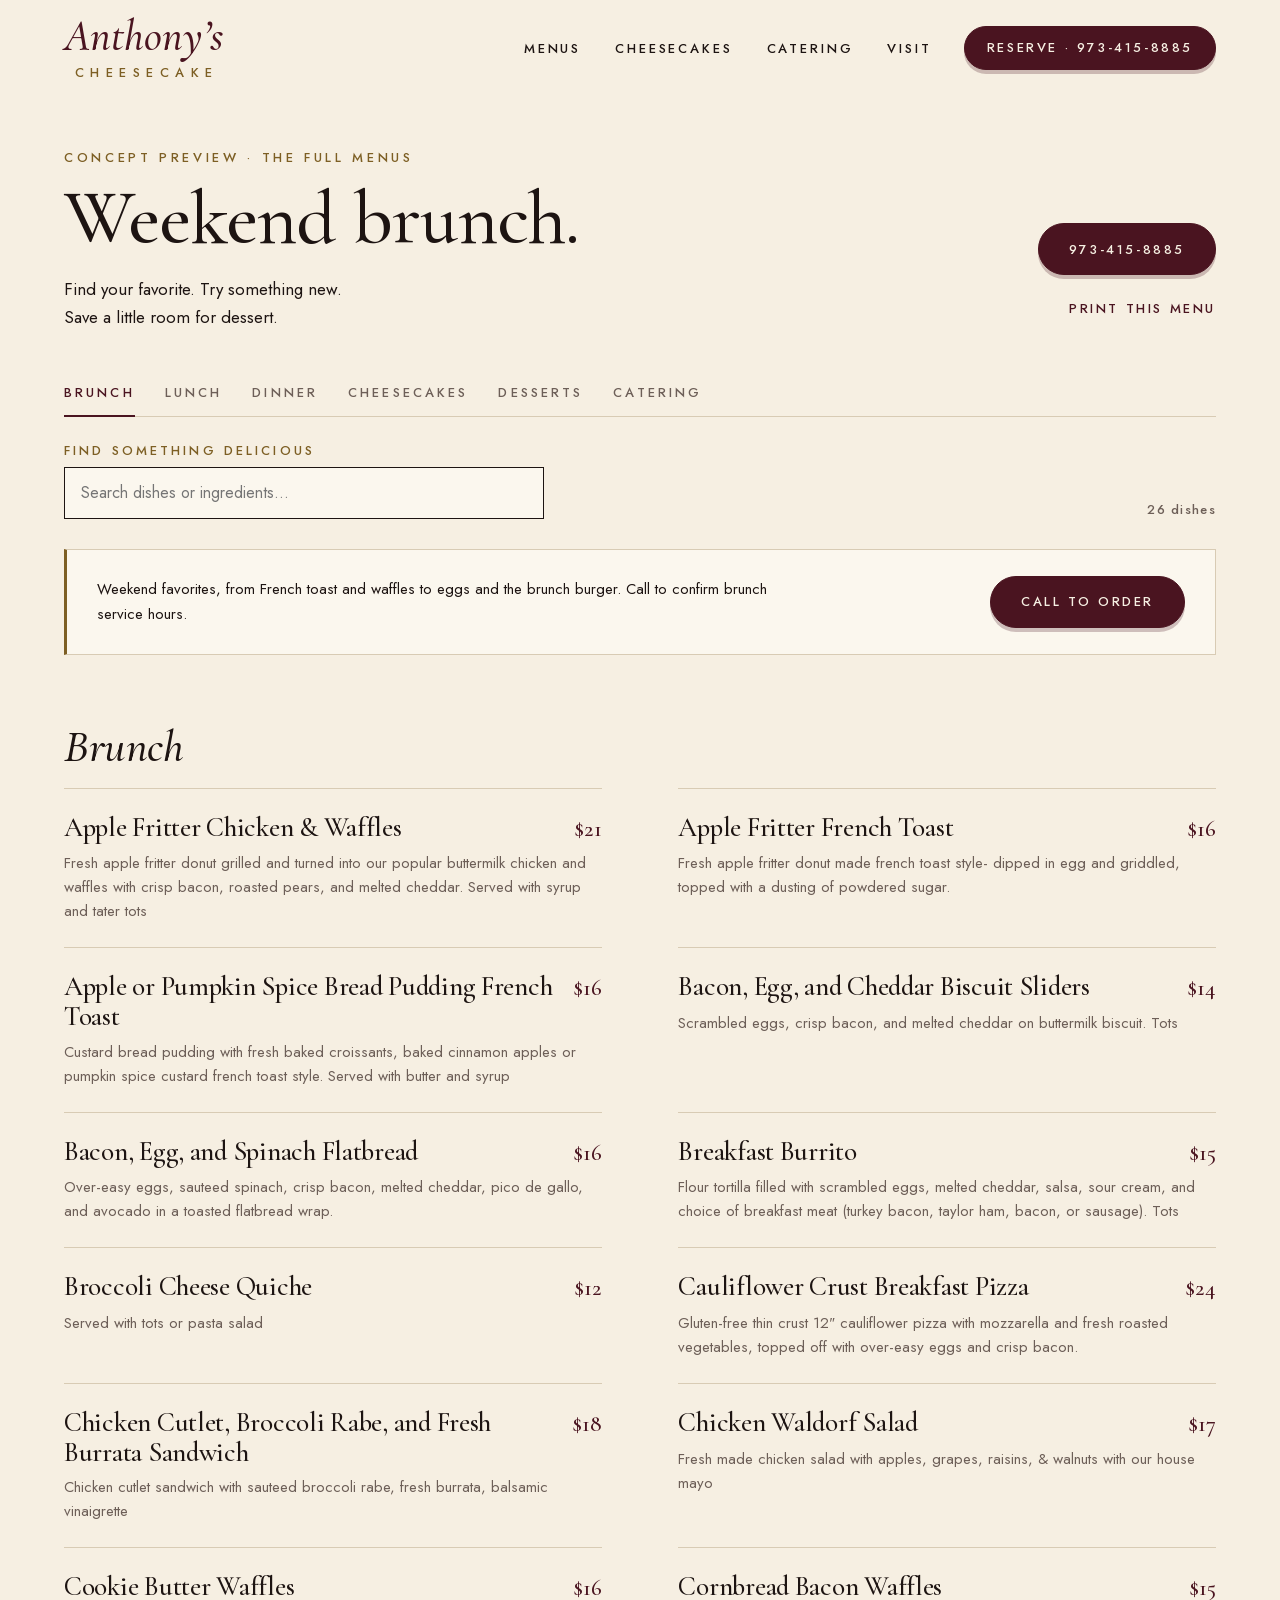
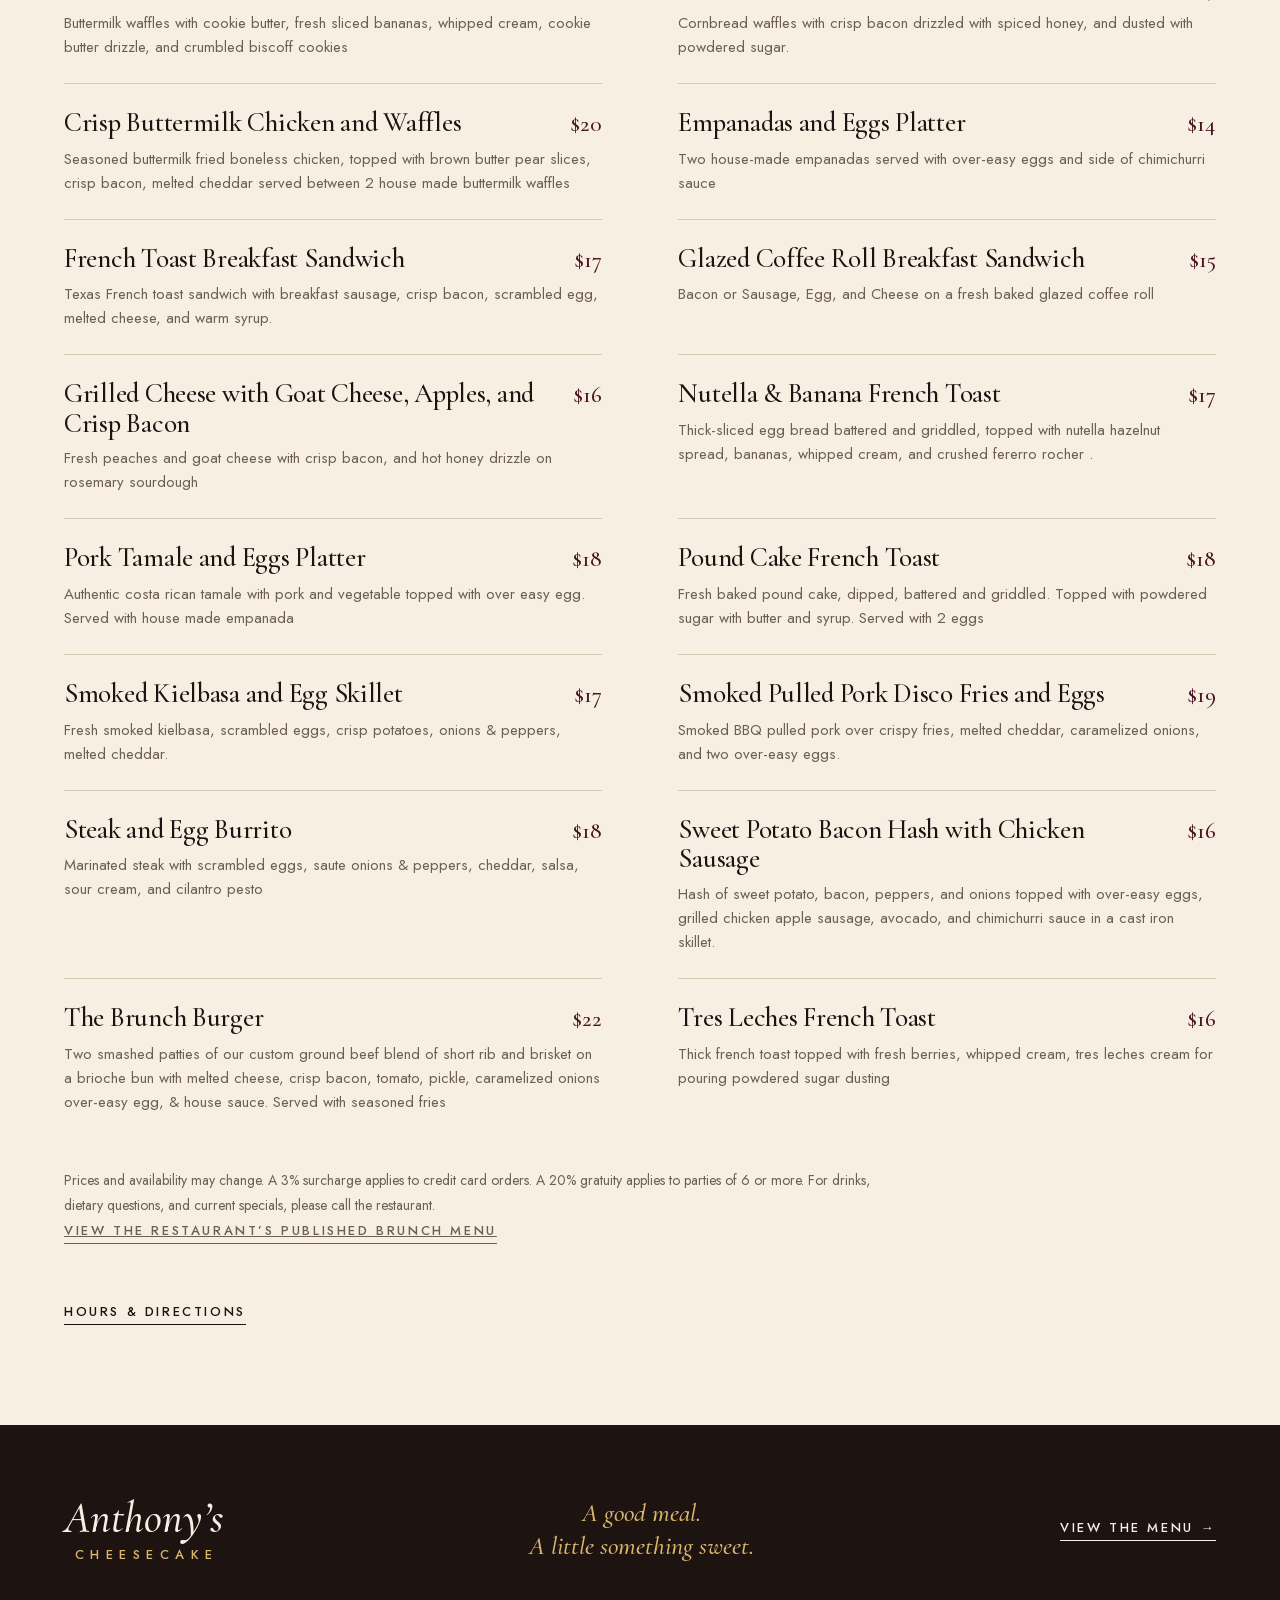
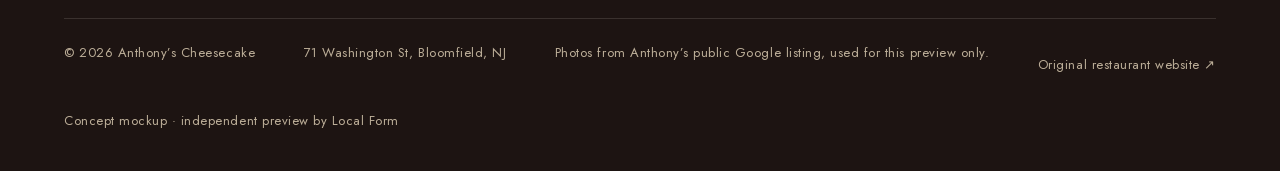
==== commit 596ec047: "Full pass: cheesecake hero, flavor chooser feeding the request, Visit room gallery, form after Visit" ====
--- a/menu.html
+++ b/menu.html
@@ -1,7 +1,7 @@
-<!doctype html><html lang="en"><head><meta charset="utf-8"><meta name="viewport" content="width=device-width, initial-scale=1"><meta name="robots" content="noindex"><meta name="theme-color" content="#641d2c"><link rel="icon" href="assets/favicon.svg" type="image/svg+xml"><link rel="stylesheet" href="styles.css?v=202610232"><script defer src="app.js?v=202610232"></script><title>Menus · Anthony’s Cheesecake in Bloomfield, NJ</title><meta name="description" content="Explore Anthony’s full brunch, lunch, dinner, cheesecake, dessert, and catering menus. Search dishes, browse cheesecake sizes, and call to order."></head><body class="menu-page"><a class="skip-link" href="#main">Skip to content</a><header class="site-header wrap">
+<!doctype html><html lang="en"><head><meta charset="utf-8"><meta name="viewport" content="width=device-width, initial-scale=1"><meta name="robots" content="noindex"><meta name="theme-color" content="#641d2c"><link rel="icon" href="assets/favicon.svg" type="image/svg+xml"><link rel="stylesheet" href="styles.css?v=202610301"><script defer src="app.js?v=202610301"></script><title>Menus · Anthony’s Cheesecake in Bloomfield, NJ</title><meta name="description" content="Explore Anthony’s full brunch, lunch, dinner, cheesecake, dessert, and catering menus. Search dishes, browse cheesecake sizes, and call to order."></head><body class="menu-page"><a class="skip-link" href="#main">Skip to content</a><header class="site-header wrap">
     <a class="wordmark" href="index.html" aria-label="Anthony’s Cheesecake home">Anthony’s<span>Cheesecake</span></a>
     <nav class="desktop-nav" aria-label="Main navigation"><a href="menu.html">Menus</a><a href="menu.html?menu=cheesecake">Cheesecakes</a><a href="index.html#catering">Catering</a><a href="index.html#visit">Visit</a></nav>
     <a class="button header-call" href="tel:+19734158885">Reserve · 973-415-8885</a>
     <button class="menu-toggle" aria-expanded="false" aria-controls="mobile-nav" aria-label="Open navigation"><span class="menu-lines" aria-hidden="true"></span></button>
     <nav id="mobile-nav" class="mobile-nav" aria-label="Mobile navigation" hidden><a href="menu.html">Menus</a><a href="menu.html?menu=cheesecake">Cheesecakes</a><a href="index.html#catering">Catering</a><a href="index.html#visit">Hours &amp; directions</a><a href="tel:+19734158885">Call 973-415-8885</a></nav>
-  </header><main id="main"><div class="wrap menu-intro"><div><h1 id="menu-heading">The good stuff.</h1><p>Find your favorite. Try something new.<br>Save a little room for dessert.</p></div><div class="menu-utility"><a class="button" href="tel:+19734158885">973-415-8885</a><button class="text-link print-button" type="button">Print this menu</button></div></div><div class="wrap menu-controls"><nav aria-label="Choose a menu"><ul class="menu-categories"><li><a data-category="brunch" href="menu.html?menu=brunch">Brunch</a></li><li><a data-category="lunch" href="menu.html?menu=lunch">Lunch</a></li><li><a data-category="dinner" href="menu.html?menu=dinner">Dinner</a></li><li><a data-category="cheesecake" href="menu.html?menu=cheesecake">Cheesecakes</a></li><li><a data-category="dessert" href="menu.html?menu=dessert">Desserts</a></li><li><a data-category="catering" href="menu.html?menu=catering">Catering</a></li></ul></nav><div class="search-line"><div class="search-box"><label for="menu-search">Find something delicious</label><input id="menu-search" type="search" placeholder="Search dishes or ingredients…" autocomplete="off"><button id="clear-search" class="search-clear" type="button" aria-label="Clear search" hidden>×</button></div><p id="result-count" role="status" aria-live="polite"></p></div></div><div class="wrap menu-content"><noscript><p>All menus are shown below. Search and category filtering require JavaScript.</p></noscript><section class="menu-panel" data-panel="brunch" aria-label="Brunch menu"><div class="panel-intro"><div><p>Weekend favorites, from French toast and waffles to eggs and the brunch burger. Call to confirm brunch service hours.</p></div><a class="button" href="tel:+19734158885">Call to order</a></div><div class="menu-group"><h2>Brunch</h2><div class="dish-list"><article class="dish" data-search="apple fritter chicken &amp; waffles fresh apple fritter donut grilled and turned into our popular buttermilk chicken and waffles with crisp bacon, roasted pears, and melted cheddar. served with syrup and tater tots" ><div class="dish-head"><h3>Apple Fritter Chicken &amp; Waffles</h3><span class="price ">$21</span></div><p class="dish-description">Fresh apple fritter donut grilled and turned into our popular buttermilk chicken and waffles with crisp bacon, roasted pears, and melted cheddar. Served with syrup and tater tots</p></article><article class="dish" data-search="apple fritter french toast fresh apple fritter donut made french toast style- dipped in egg and griddled, topped with a dusting of powdered sugar." ><div class="dish-head"><h3>Apple Fritter French Toast</h3><span class="price ">$16</span></div><p class="dish-description">Fresh apple fritter donut made french toast style- dipped in egg and griddled, topped with a dusting of powdered sugar.</p></article><article class="dish" data-search="apple or pumpkin spice bread pudding french toast custard bread pudding with fresh baked croissants, baked cinnamon apples or pumpkin spice custard french toast style. served with butter and syrup" ><div class="dish-head"><h3>Apple or Pumpkin Spice Bread Pudding French Toast</h3><span class="price ">$16</span></div><p class="dish-description">Custard bread pudding with fresh baked croissants, baked cinnamon apples or pumpkin spice custard french toast style. Served with butter and syrup</p></article><article class="dish" data-search="bacon, egg, and cheddar biscuit sliders scrambled eggs, crisp bacon, and melted cheddar on buttermilk biscuit. tots" ><div class="dish-head"><h3>Bacon, Egg, and Cheddar Biscuit Sliders</h3><span class="price ">$14</span></div><p class="dish-description">Scrambled eggs, crisp bacon, and melted cheddar on buttermilk biscuit. Tots</p></article><article class="dish" data-search="bacon, egg, and spinach flatbread over-easy eggs, sauteed spinach, crisp bacon, melted cheddar, pico de gallo, and avocado in a toasted flatbread wrap." ><div class="dish-head"><h3>Bacon, Egg, and Spinach Flatbread</h3><span class="price ">$16</span></div><p class="dish-description">Over-easy eggs, sauteed spinach, crisp bacon, melted cheddar, pico de gallo, and avocado in a toasted flatbread wrap.</p></article><article class="dish" data-search="breakfast burrito flour tortilla filled with scrambled eggs, melted cheddar, salsa, sour cream, and choice of breakfast meat (turkey bacon, taylor ham, bacon, or sausage). tots" ><div class="dish-head"><h3>Breakfast Burrito</h3><span class="price ">$15</span></div><p class="dish-description">Flour tortilla filled with scrambled eggs, melted cheddar, salsa, sour cream, and choice of breakfast meat (turkey bacon, taylor ham, bacon, or sausage). Tots</p></article><article class="dish" data-search="broccoli cheese quiche served with tots or pasta salad" ><div class="dish-head"><h3>Broccoli Cheese Quiche</h3><span class="price ">$12</span></div><p class="dish-description">Served with tots or pasta salad</p></article><article class="dish" data-search="cauliflower crust breakfast pizza gluten-free thin crust 12″ cauliflower pizza with mozzarella and fresh roasted vegetables, topped off with over-easy eggs and crisp bacon." ><div class="dish-head"><h3>Cauliflower Crust Breakfast Pizza</h3><span class="price ">$24</span></div><p class="dish-description">Gluten-free thin crust 12″ cauliflower pizza with mozzarella and fresh roasted vegetables, topped off with over-easy eggs and crisp bacon.</p></article><article class="dish" data-search="chicken cutlet, broccoli rabe, and fresh burrata sandwich chicken cutlet sandwich with sauteed broccoli rabe, fresh burrata, balsamic vinaigrette" ><div class="dish-head"><h3>Chicken Cutlet, Broccoli Rabe, and Fresh Burrata Sandwich</h3><span class="price ">$18</span></div><p class="dish-description">Chicken cutlet sandwich with sauteed broccoli rabe, fresh burrata, balsamic vinaigrette</p></article><article class="dish" data-search="chicken waldorf salad fresh made chicken salad with apples, grapes, raisins, &amp; walnuts with our house mayo" ><div class="dish-head"><h3>Chicken Waldorf Salad</h3><span class="price ">$17</span></div><p class="dish-description">Fresh made chicken salad with apples, grapes, raisins, &amp; walnuts with our house mayo</p></article><article class="dish" data-search="cookie butter waffles buttermilk waffles with cookie butter, fresh sliced bananas, whipped cream, cookie butter drizzle, and crumbled biscoff cookies" ><div class="dish-head"><h3>Cookie Butter Waffles</h3><span class="price ">$16</span></div><p class="dish-description">Buttermilk waffles with cookie butter, fresh sliced bananas, whipped cream, cookie butter drizzle, and crumbled biscoff cookies</p></article><article class="dish" data-search="cornbread bacon waffles cornbread waffles with crisp bacon drizzled with spiced honey, and dusted with powdered sugar." ><div class="dish-head"><h3>Cornbread Bacon Waffles</h3><span class="price ">$15</span></div><p class="dish-description">Cornbread waffles with crisp bacon drizzled with spiced honey, and dusted with powdered sugar.</p></article><article class="dish" data-search="crisp buttermilk chicken and waffles seasoned buttermilk fried boneless chicken, topped with brown butter pear slices, crisp bacon, melted cheddar served between 2 house made buttermilk waffles" ><div class="dish-head"><h3>Crisp Buttermilk Chicken and Waffles</h3><span class="price ">$20</span></div><p class="dish-description">Seasoned buttermilk fried boneless chicken, topped with brown butter pear slices, crisp bacon, melted cheddar served between 2 house made buttermilk waffles</p></article><article class="dish" data-search="empanadas and eggs platter two house-made empanadas served with over-easy eggs and side of chimichurri sauce" ><div class="dish-head"><h3>Empanadas and Eggs Platter</h3><span class="price ">$14</span></div><p class="dish-description">Two house-made empanadas served with over-easy eggs and side of chimichurri sauce</p></article><article class="dish" data-search="french toast breakfast sandwich texas french toast sandwich with breakfast sausage, crisp bacon, scrambled egg, melted cheese, and warm syrup." ><div class="dish-head"><h3>French Toast Breakfast Sandwich</h3><span class="price ">$17</span></div><p class="dish-description">Texas French toast sandwich with breakfast sausage, crisp bacon, scrambled egg, melted cheese, and warm syrup.</p></article><article class="dish" data-search="glazed coffee roll breakfast sandwich bacon or sausage, egg, and cheese on a fresh baked glazed coffee roll" ><div class="dish-head"><h3>Glazed Coffee Roll Breakfast Sandwich</h3><span class="price ">$15</span></div><p class="dish-description">Bacon or Sausage, Egg, and Cheese on a fresh baked glazed coffee roll</p></article><article class="dish" data-search="grilled cheese with goat cheese, apples, and crisp bacon fresh peaches and goat cheese with crisp bacon, and hot honey drizzle on rosemary sourdough" ><div class="dish-head"><h3>Grilled Cheese with Goat Cheese, Apples, and Crisp Bacon</h3><span class="price ">$16</span></div><p class="dish-description">Fresh peaches and goat cheese with crisp bacon, and hot honey drizzle on rosemary sourdough</p></article><article class="dish" data-search="nutella &amp; banana french toast thick-sliced egg bread battered and griddled, topped with nutella hazelnut spread, bananas, whipped cream, and crushed fererro rocher ." ><div class="dish-head"><h3>Nutella &amp; Banana French Toast</h3><span class="price ">$17</span></div><p class="dish-description">Thick-sliced egg bread battered and griddled, topped with nutella hazelnut spread, bananas, whipped cream, and crushed fererro rocher .</p></article><article class="dish" data-search="pork tamale and eggs platter authentic costa rican tamale with pork and vegetable topped with over easy egg. served with house made empanada" ><div class="dish-head"><h3>Pork Tamale and Eggs Platter</h3><span class="price ">$18</span></div><p class="dish-description">Authentic costa rican tamale with pork and vegetable topped with over easy egg. Served with house made empanada</p></article><article class="dish" data-search="pound cake french toast fresh baked pound cake, dipped, battered and griddled. topped with powdered sugar with butter and syrup. served with 2 eggs" ><div class="dish-head"><h3>Pound Cake French Toast</h3><span class="price ">$18</span></div><p class="dish-description">Fresh baked pound cake, dipped, battered and griddled. Topped with powdered sugar with butter and syrup. Served with 2 eggs</p></article><article class="dish" data-search="smoked kielbasa and egg skillet fresh smoked kielbasa, scrambled eggs, crisp potatoes, onions &amp; peppers, melted cheddar." ><div class="dish-head"><h3>Smoked Kielbasa and Egg Skillet</h3><span class="price ">$17</span></div><p class="dish-description">Fresh smoked kielbasa, scrambled eggs, crisp potatoes, onions &amp; peppers, melted cheddar.</p></article><article class="dish" data-search="smoked pulled pork disco fries and eggs smoked bbq pulled pork over crispy fries, melted cheddar, caramelized onions, and two over-easy eggs." ><div class="dish-head"><h3>Smoked Pulled Pork Disco Fries and Eggs</h3><span class="price ">$19</span></div><p class="dish-description">Smoked BBQ pulled pork over crispy fries, melted cheddar, caramelized onions, and two over-easy eggs.</p></article><article class="dish" data-search="steak and egg burrito marinated steak with scrambled eggs, saute onions &amp; peppers, cheddar, salsa, sour cream, and cilantro pesto" ><div class="dish-head"><h3>Steak and Egg Burrito</h3><span class="price ">$18</span></div><p class="dish-description">Marinated steak with scrambled eggs, saute onions &amp; peppers, cheddar, salsa, sour cream, and cilantro pesto</p></article><article class="dish" data-search="sweet potato bacon hash with chicken sausage hash of sweet potato, bacon, peppers, and onions topped with over-easy eggs, grilled chicken apple sausage, avocado, and chimichurri sauce in a cast iron skillet." ><div class="dish-head"><h3>Sweet Potato Bacon Hash with Chicken Sausage</h3><span class="price ">$16</span></div><p class="dish-description">Hash of sweet potato, bacon, peppers, and onions topped with over-easy eggs, grilled chicken apple sausage, avocado, and chimichurri sauce in a cast iron skillet.</p></article><article class="dish" data-search="the brunch burger two smashed patties of our custom ground beef blend of short rib and brisket on a brioche bun with melted cheese, crisp bacon, tomato, pickle, caramelized onions over-easy egg, &amp; house sauce. served with seasoned fries" ><div class="dish-head"><h3>The Brunch Burger</h3><span class="price ">$22</span></div><p class="dish-description">Two smashed patties of our custom ground beef blend of short rib and brisket on a brioche bun with melted cheese, crisp bacon, tomato, pickle, caramelized onions over-easy egg, &amp; house sauce. Served with seasoned fries</p></article><article class="dish" data-search="tres leches french toast thick french toast topped with fresh berries, whipped cream, tres leches cream for pouring powdered sugar dusting" ><div class="dish-head"><h3>Tres Leches French Toast</h3><span class="price ">$16</span></div><p class="dish-description">Thick french toast topped with fresh berries, whipped cream, tres leches cream for pouring powdered sugar dusting</p></article></div></div><p class="menu-notes">Prices and availability may change. A 3% surcharge applies to credit card orders. A 20% gratuity applies to parties of 6 or more. For drinks, dietary questions, and current specials, please call the restaurant.<br><a class="text-link" href="https://anthonyscheesecake.com/brunch-menu/" target="_blank" rel="noopener">View the restaurant’s published brunch menu</a></p></section><section class="menu-panel" data-panel="lunch" aria-label="Lunch menu"><div class="panel-intro"><div><p>Sandwiches, salads, and a little midday comfort. Your next lunch break starts here.</p></div><a class="button" href="tel:+19734158885">Call to order</a></div><div class="menu-group"><h2>Lunch</h2><div class="dish-list"><article class="dish" data-search="anthony’s blt crisp bacon with fresh arugula, goat cheese, avocado and tomato on sliced 12 grain with house herbed mayo. served with side pasta salad" ><div class="dish-head"><h3>Anthony’s BLT</h3><span class="price ">$14</span></div><p class="dish-description">Crisp bacon with fresh arugula, goat cheese, avocado and tomato on sliced 12 grain with house herbed mayo. Served with side pasta salad</p></article><article class="dish" data-search="anthony’s loaded double smash bacon cheeseburger double patty short rib &amp; brisket burger, american cheese, tomato, pickle, crisp bacon, caramelized onion, house sauce on brioche served with seasoned fries" ><div class="dish-head"><h3>Anthony’s Loaded Double Smash Bacon CheeseBurger</h3><span class="price ">$20</span></div><p class="dish-description">Double patty short rib &amp; brisket burger, american cheese, tomato, pickle, crisp bacon, caramelized onion, house sauce on brioche served with seasoned fries</p></article><article class="dish" data-search="beet salad w/crumbled feta, red onion, chick pea fresh sliced beets with crumbled feta, red onion, chick peas, fresh basil, balsamic &amp; olive oil vinaigrette add grilled chicken 4.00 add grilled shrimp 8.00" ><div class="dish-head"><h3>Beet Salad w/Crumbled Feta, Red Onion, Chick Pea</h3><span class="price ">$12</span></div><p class="dish-description">Fresh sliced beets with crumbled feta, red onion, chick peas, fresh basil, balsamic &amp; olive oil vinaigrette add grilled chicken 4.00 add grilled shrimp 8.00</p></article><article class="dish" data-search="caesar salad romaine salad with cracked pepper, house caesar dressing and croutons add grilled or crispy chicken 4.00 add grilled shrimp 8.00 add fresh grilled salmon 12.00" ><div class="dish-head"><h3>Caesar Salad</h3><span class="price ">$8</span></div><p class="dish-description">Romaine salad with cracked pepper, house caesar dressing and croutons add grilled or crispy chicken 4.00 add grilled shrimp 8.00 add fresh grilled salmon 12.00</p></article><article class="dish" data-search="cajun grilled chicken sandwich grilled cajun chicken breast, lettuce, tomato, pickle, crisp bacon, avocado, house ranch dressing. served with house made pasta salad" ><div class="dish-head"><h3>Cajun Grilled Chicken Sandwich</h3><span class="price ">$15</span></div><p class="dish-description">Grilled cajun chicken breast, lettuce, tomato, pickle, crisp bacon, avocado, house ranch dressing. Served with house made pasta salad</p></article><article class="dish" data-search="chicken cutlet blt breaded chicken cutlet, crisp bacon, lettuce, tomato and mayo. served with house made pasta salad" ><div class="dish-head"><h3>Chicken Cutlet BLT</h3><span class="price ">$15</span></div><p class="dish-description">Breaded chicken cutlet, crisp bacon, lettuce, tomato and mayo. Served with house made pasta salad</p></article><article class="dish" data-search="chicken cutlet, broccoli rabe, fresh mozzarella panini crispy breaded chicken cutlet, sauté broccoli rabe, and fresh mozzarella" ><div class="dish-head"><h3>Chicken Cutlet, Broccoli Rabe, Fresh Mozzarella Panini</h3><span class="price ">$16</span></div><p class="dish-description">Crispy breaded chicken cutlet, sauté broccoli rabe, and fresh mozzarella</p></article><article class="dish" data-search="chicken milanese sandwich crisp breaded chicken cutlet, arugula &amp; tomato salad, hot cherry peppers, shaved pecorino romano, house balsamic dressing served on italian bread." ><div class="dish-head"><h3>Chicken Milanese Sandwich</h3><span class="price ">$16</span></div><p class="dish-description">Crisp breaded chicken cutlet, arugula &amp; tomato salad, hot cherry peppers, shaved pecorino romano, house balsamic dressing served on italian bread.</p></article><article class="dish" data-search="chicken or eggplant vodka parmagiana sandwich melted mozzarella, house vodka sauce, and pecorino cheese. served with house made pasta salad" ><div class="dish-head"><h3>Chicken or Eggplant Vodka Parmagiana Sandwich</h3><span class="price ">$15</span></div><p class="dish-description">Melted mozzarella, house vodka sauce, and pecorino cheese. Served with house made pasta salad</p></article><article class="dish" data-search="chicken salad club with avocado fresh chicken salad with avocado, bacon, and tomato served on multi grain toast. served with house made pasta salad" ><div class="dish-head"><h3>Chicken Salad Club with Avocado</h3><span class="price ">$13</span></div><p class="dish-description">Fresh chicken salad with avocado, bacon, and tomato served on multi grain toast. Served with house made pasta salad</p></article><article class="dish" data-search="chicken waldorf salad with grapes, apples, raisins, and walnuts tossed with our house mayo and raspberry dressing served over greens or in a wrap" ><div class="dish-head"><h3>Chicken Waldorf Salad</h3><span class="price ">$15</span></div><p class="dish-description">With grapes, apples, raisins, and walnuts tossed with our house mayo and raspberry dressing served over greens or in a wrap</p></article><article class="dish" data-search="classic cheeseburger single short rib &amp; brisket smash burger, tomato, pickles, american cheese, caramelized onions, house sauce. served with seasoned fries add bacon 3.00" ><div class="dish-head"><h3>Classic CheeseBurger</h3><span class="price ">$12</span></div><p class="dish-description">Single short rib &amp; brisket smash burger, tomato, pickles, american cheese, caramelized onions, house sauce. Served with seasoned fries add bacon 3.00</p></article><article class="dish" data-search="crispy buttermilk chicken &amp; waffles buttermilk fried boneless chicken, crisp bacon, melted cheddar cheese, brown butter sliced pears, maple syrup drizzle" ><div class="dish-head"><h3>Crispy Buttermilk Chicken &amp; Waffles</h3><span class="price ">$20</span></div><p class="dish-description">Buttermilk fried boneless chicken, crisp bacon, melted cheddar cheese, brown butter sliced pears, maple syrup drizzle</p></article><article class="dish" data-search="crispy chicken cutlet caesar sub seasoned crispy chicken cutlet served on fresh baked italian bread topped with our caesar salad, cracked pepper, and pecorino cheese. servbed with house made pasta salad" ><div class="dish-head"><h3>Crispy Chicken Cutlet Caesar Sub</h3><span class="price ">$15</span></div><p class="dish-description">Seasoned crispy chicken cutlet served on fresh baked italian bread topped with our caesar salad, cracked pepper, and pecorino cheese. Servbed with house made pasta salad</p></article><article class="dish" data-search="empanada platter 2 large store made empanadas served with todays side and house chimichurri" ><div class="dish-head"><h3>Empanada Platter</h3><span class="price ">$12</span></div><p class="dish-description">2 large store made empanadas served with todays side and house chimichurri</p></article><article class="dish" data-search="fresh strawberry grilled cheese w/ goat cheese, &amp; crisp bacon creamy goat cheese, fresh strawberry, crisp bacon, spiced honey on 12 grain. served with house made pasta salad" ><div class="dish-head"><h3>Fresh Strawberry Grilled Cheese w/ Goat Cheese, &amp; Crisp Bacon</h3><span class="price ">$13</span></div><p class="dish-description">Creamy goat cheese, fresh strawberry, crisp bacon, spiced honey on 12 grain. Served with house made pasta salad</p></article><article class="dish" data-search="grilled chicken and spinach quesadilla grilled chicken, house salsa, cheddar cheese, sauté peppers &amp; onions, fresh spinach, sour cream." ><div class="dish-head"><h3>Grilled Chicken and Spinach Quesadilla</h3><span class="price ">$15</span></div><p class="dish-description">Grilled chicken, house salsa, cheddar cheese, sauté peppers &amp; onions, fresh spinach, sour cream.</p></article><article class="dish" data-search="grilled chicken cheesesteak sandwich grilled chicken with saute onions &amp; peppers, melted cheddar, and roasted potatoes. served with house made pasta salad" ><div class="dish-head"><h3>Grilled Chicken Cheesesteak Sandwich</h3><span class="price ">$14</span></div><p class="dish-description">Grilled chicken with saute onions &amp; peppers, melted cheddar, and roasted potatoes. Served with house made pasta salad</p></article><article class="dish" data-search="heirloom tomato pie with caramelized onions and fontina cheese baked on top of our flaky pie crust topped with over easy egg" ><div class="dish-head"><h3>Heirloom Tomato Pie</h3><span class="price ">$9.95</span></div><p class="dish-description">With caramelized onions and fontina cheese baked on top of our Flaky Pie Crust topped with over easy egg</p></article><article class="dish" data-search="hot honey chicken sandwich boneless seasoned fried chicken breast tossed with hot honey topped with house made slaw, pickles, and house dressing. served with pasta salad" ><div class="dish-head"><h3>Hot Honey Chicken Sandwich</h3><span class="price ">$15</span></div><p class="dish-description">Boneless seasoned fried chicken breast tossed with hot honey topped with house made slaw, pickles, and house dressing. Served with pasta salad</p></article><article class="dish" data-search="patty melt we take our brisket short rib burger and turn it into into a grilled cheese on texas toast with caramelized onions, tomato, pickle, and house burger sauce. served with seasoned fries" ><div class="dish-head"><h3>Patty Melt</h3><span class="price ">$17</span></div><p class="dish-description">We take our brisket short rib burger and turn it into into a grilled cheese on texas toast with caramelized onions, tomato, pickle, and house burger sauce. Served with seasoned fries</p></article><article class="dish" data-search="pulled pork grilled cheese smoked bbq pulled pork with caramelized onions, pickles, and cheddar cheese" ><div class="dish-head"><h3>Pulled Pork Grilled Cheese</h3><span class="price ">$14</span></div><p class="dish-description">Smoked bbq pulled pork with caramelized onions, pickles, and cheddar cheese</p></article><article class="dish" data-search="southern crispy chicken bacon sandwich buttermilk marinated crispy chicken, spices, pickles, lettuce, tomato, crisp bacon, house sauce. served with house made pasta salad" ><div class="dish-head"><h3>Southern Crispy Chicken Bacon Sandwich</h3><span class="price ">$15</span></div><p class="dish-description">Buttermilk marinated crispy chicken, spices, pickles, lettuce, tomato, crisp bacon, house sauce. Served with house made pasta salad</p></article></div></div><p class="menu-notes">Prices and availability may change. A 3% surcharge applies to credit card orders. A 20% gratuity applies to parties of 6 or more. For drinks, dietary questions, and current specials, please call the restaurant.<br><a class="text-link" href="https://anthonyscheesecake.com/lunch-menu/" target="_blank" rel="noopener">View the restaurant’s published lunch menu</a></p></section><section class="menu-panel" data-panel="dinner" aria-label="Dinner menu"><div class="panel-intro"><div><p>Italian favorites, hearty pastas, and a table worth lingering at. Reservations welcome by phone.</p></div><a class="button" href="tel:+19734158885">Call to order</a></div><div class="menu-group"><h2>Dinner</h2><div class="dish-list"><article class="dish" data-search="bavarian soft baked pretzel soft baked pretzel served with grain mustard" ><div class="dish-head"><h3>Bavarian Soft Baked Pretzel</h3><span class="price ">$10</span></div><p class="dish-description">Soft baked pretzel served with grain mustard</p></article><article class="dish" data-search="broccoli cheddar quiche fresh broccoli and cheddar cheese baked into a flaky pie crust." ><div class="dish-head"><h3>Broccoli Cheddar Quiche</h3><span class="price ">$10</span></div><p class="dish-description">Fresh broccoli and cheddar cheese baked into a flaky pie crust.</p></article><article class="dish" data-search="caprese plate with eggplant, roasted peppers, and mozzarella breaded eggplant, roasted peppers, fresh mozzarella, prosciutto di parma, . balsamic glaze" ><div class="dish-head"><h3>Caprese Plate with Eggplant, Roasted Peppers, and Mozzarella</h3><span class="price ">$16</span></div><p class="dish-description">Breaded eggplant, roasted peppers, fresh mozzarella, prosciutto di parma, . Balsamic glaze</p></article><article class="dish" data-search="eggplant and sauce breaded eggplant cutlets topped with house vodka sauce, ricotta, and pecorino." ><div class="dish-head"><h3>Eggplant and Sauce</h3><span class="price ">$14</span></div><p class="dish-description">Breaded eggplant cutlets topped with house vodka sauce, ricotta, and pecorino.</p></article><article class="dish" data-search="empanada platter 3 house made empanadas with cheddar &amp; pico, in a crisp fried dough. ask server for todays selection" ><div class="dish-head"><h3>Empanada Platter</h3><span class="price ">$15</span></div><p class="dish-description">3 house made empanadas with cheddar &amp; pico, in a crisp fried dough. Ask server for todays selection</p></article><article class="dish" data-search="fried ravioli w/ tomato basil sauce crisp fried ravioli served with house tomato basil sauce" ><div class="dish-head"><h3>Fried Ravioli w/ Tomato Basil Sauce</h3><span class="price ">$14</span></div><p class="dish-description">Crisp fried ravioli served with house tomato basil sauce</p></article><article class="dish" data-search="meatball parm egg rolls 3 house-made meatballs with tomato sauce and mozzarella, egg roll style." ><div class="dish-head"><h3>Meatball Parm Egg Rolls</h3><span class="price ">$15</span></div><p class="dish-description">3 House-made meatballs with tomato sauce and mozzarella, egg roll style.</p></article><article class="dish" data-search="wedge salad with buttermilk ranch dressing lettuce wedge, crisp bacon, toasted walnuts, crumbled bleu cheese, chopped red onion, cucumber, house-made garlic buttermilk dressing." ><div class="dish-head"><h3>Wedge Salad with Buttermilk Ranch Dressing</h3><span class="price ">$14</span></div><p class="dish-description">Lettuce wedge, crisp bacon, toasted walnuts, crumbled bleu cheese, chopped red onion, cucumber, house-made garlic buttermilk dressing.</p></article><article class="dish" data-search="anthony’s loaded double bacon cheddar smash burger double beef short rib &amp; brisket burger with crisp bacon, pickles, caramelized onions, cheddar, and house sauce. served with seasoned fries" ><div class="dish-head"><h3>Anthony’s Loaded Double Bacon Cheddar Smash Burger</h3><span class="price ">$22</span></div><p class="dish-description">Double beef short rib &amp; brisket burger with crisp bacon, pickles, caramelized onions, cheddar, and house sauce. Served with seasoned fries</p></article><article class="dish" data-search="bbq meatloaf with buttermilk mashed potato moms meatloaf recipe served with mash potato and gravy" ><div class="dish-head"><h3>BBQ Meatloaf with Buttermilk Mashed Potato</h3><span class="price ">$18</span></div><p class="dish-description">Moms meatloaf recipe served with mash potato and gravy</p></article><article class="dish" data-search="butternut squash ravioli w/goat cheese &amp; sage brown butter fresh butternut squash ravioli with brown butter, goat cheese, roasted pears, pecans," ><div class="dish-head"><h3>Butternut Squash Ravioli w/Goat Cheese &amp; Sage Brown Butter</h3><span class="price ">$22</span></div><p class="dish-description">Fresh butternut squash ravioli with brown butter, goat cheese, roasted pears, pecans,</p></article><article class="dish" data-search="cajun grilled salmon over buttermilk mash potato fresh pan roasted cajun salmon fillet served over buttermilk mash potato" ><div class="dish-head"><h3>Cajun Grilled Salmon over Buttermilk Mash Potato</h3><span class="price ">$30</span></div><p class="dish-description">Fresh pan roasted cajun salmon fillet served over buttermilk mash potato</p></article><article class="dish" data-search="cauliflower crust pizza with roasted vegetables and pesto gluten-free 12″ cauliflower pizza topped with mozzarella, mixed roasted vegetables, cilantro pesto (no nuts), and pecorino romano cheese. add grilled chicken $4.00 add garlic roasted shrimp $7.00" ><div class="dish-head"><h3>Cauliflower Crust Pizza with Roasted Vegetables and Pesto</h3><span class="price ">$22</span></div><p class="dish-description">Gluten-free 12″ cauliflower pizza topped with mozzarella, mixed roasted vegetables, cilantro pesto (no nuts), and Pecorino Romano cheese. Add grilled chicken $4.00 Add garlic roasted shrimp $7.00</p></article><article class="dish" data-search="cavatelli with italian sausage and broccoli rabe cavatelli pasta with saute broccoli rabe, italian hot &amp; sweet sausage, garlic, olive oil, and pecorino romano cheese" ><div class="dish-head"><h3>Cavatelli with Italian Sausage and Broccoli Rabe</h3><span class="price ">$20</span></div><p class="dish-description">Cavatelli pasta with saute broccoli rabe, italian hot &amp; sweet sausage, garlic, olive oil, and pecorino romano cheese</p></article><article class="dish" data-search="cheese ravioli tomato basil sauce fresh cheese ravioli topped with our store made sauce and pecorino cheese" ><div class="dish-head"><h3>Cheese Ravioli Tomato Basil Sauce</h3><span class="price ">$15</span></div><p class="dish-description">Fresh cheese ravioli topped with our store made sauce and pecorino cheese</p></article><article class="dish" data-search="chicken cutlet giambotta with italian sausage breaded chicken cutlet served with grilled hot and sweet italian sausage, broccoli rabe, hot peppers, roasted potatoes, peppers and onions." ><div class="dish-head"><h3>Chicken Cutlet Giambotta with Italian Sausage</h3><span class="price ">$28</span></div><p class="dish-description">Breaded chicken cutlet served with grilled hot and sweet Italian sausage, broccoli rabe, hot peppers, roasted potatoes, peppers and onions.</p></article><article class="dish" data-search="chicken cutlet milanese with hot cherry peppers thin sliced breaded chicken cutlet topped with arugula and tomato salad, hot cherry peppers, and pecorino romano. served with pasta." ><div class="dish-head"><h3>Chicken Cutlet Milanese with Hot Cherry Peppers</h3><span class="price ">$28</span></div><p class="dish-description">Thin sliced breaded chicken cutlet topped with arugula and tomato salad, hot cherry peppers, and pecorino romano. Served with pasta.</p></article><article class="dish" data-search="chicken parm alfredo with fresh spinach breaded chicken cutlet, layered with melted mozzarella, fresh spinach, pecorino romano, creamy alfredo sauce. served with pasta" ><div class="dish-head"><h3>Chicken Parm Alfredo with Fresh Spinach</h3><span class="price ">$29</span></div><p class="dish-description">Breaded chicken cutlet, layered with melted mozzarella, fresh spinach, pecorino romano, creamy alfredo sauce. Served with pasta</p></article><article class="dish" data-search="chicken parm vodka chicken parmagiana with house vodka sauce and fresh mozzarella" ><div class="dish-head"><h3>Chicken Parm Vodka</h3><span class="price ">$28</span></div><p class="dish-description">Chicken Parmagiana with house vodka sauce and fresh mozzarella</p></article><article class="dish" data-search="crisp buttermilk chicken and waffles buttermilk marinated fried chicken with crisp bacon, melted cheese, roasted pears, and a drizzle of maple syrup. served with fries" ><div class="dish-head"><h3>Crisp Buttermilk Chicken and Waffles</h3><span class="price ">$21</span></div><p class="dish-description">Buttermilk marinated fried chicken with crisp bacon, melted cheese, roasted pears, and a drizzle of maple syrup. Served with fries</p></article><article class="dish" data-search="eggplant francaise with mozzarella &amp; peppers eggplant layered with mozzarella &amp; roasted peppers in a lemon, butter, garlic, and white wine sauce served with pasta garlic &amp; olive oil" ><div class="dish-head"><h3>Eggplant Francaise with Mozzarella &amp; Peppers</h3><span class="price ">$26</span></div><p class="dish-description">Eggplant layered with mozzarella &amp; roasted peppers in a lemon, butter, garlic, and white wine sauce served with pasta garlic &amp; olive oil</p></article><article class="dish" data-search="eggplant parmagiana breaded eggplant cutlets, melted mozzarella, plum tomato basil sauce, and pecorino romano. served with pasta." ><div class="dish-head"><h3>Eggplant Parmagiana</h3><span class="price ">$18</span></div><p class="dish-description">Breaded eggplant cutlets, melted mozzarella, plum tomato basil sauce, and pecorino romano. Served with pasta.</p></article><article class="dish" data-search="fettucini vodka with braised beef short rib braised beef short rib with pappardelle pasta vodka, pecorino romano and ricotta" ><div class="dish-head"><h3>Fettucini Vodka with Braised Beef Short Rib</h3><span class="price ">$34</span></div><p class="dish-description">Braised beef short rib with pappardelle pasta vodka, pecorino romano and ricotta</p></article><article class="dish" data-search="pasta vodka with chicken cutlet and ricotta crisp breaded chicken cutlet with house vodka sauce, pecorino romano, and ricotta over pasta." ><div class="dish-head"><h3>Pasta Vodka with Chicken Cutlet and Ricotta</h3><span class="price ">$25</span></div><p class="dish-description">Crisp breaded chicken cutlet with house vodka sauce, pecorino romano, and ricotta over pasta.</p></article><article class="dish" data-search="short rib ravioli with vodka sauce fresh ravioli stuffed with braised beef short rib and topped with house vodka sauce" ><div class="dish-head"><h3>Short Rib Ravioli with Vodka Sauce</h3><span class="price ">$22</span></div><p class="dish-description">Fresh ravioli stuffed with braised beef short rib and topped with house vodka sauce</p></article><article class="dish" data-search="spicy rigatoni vodka with burrata and crispy chicken cutlet spiced calabrian chili vodka sauce, crisp prosciutto di parma, pecorino romano, and burrata" ><div class="dish-head"><h3>Spicy Rigatoni Vodka with Burrata and Crispy Chicken Cutlet</h3><span class="price ">$28</span></div><p class="dish-description">Spiced calabrian chili vodka sauce, crisp prosciutto di parma, pecorino romano, and burrata</p></article><article class="dish" data-search="stuffed chicken parmagiana vodka breaded chicken cutlet, prosciutto di parma, mozzarella, vodka sauce, pecorino romano." ><div class="dish-head"><h3>Stuffed Chicken Parmagiana Vodka</h3><span class="price ">$28</span></div><p class="dish-description">Breaded chicken cutlet, prosciutto di parma, mozzarella, vodka sauce, pecorino romano.</p></article><article class="dish" data-search="tortellini vodka with shrimp cheese tortellini, fresh shrimp with house made vodka sauce" ><div class="dish-head"><h3>Tortellini Vodka with Shrimp</h3><span class="price ">$28</span></div><p class="dish-description">Cheese Tortellini, fresh shrimp with house made vodka sauce</p></article></div></div><p class="menu-notes">Prices and availability may change. A 3% surcharge applies to credit card orders. A 20% gratuity applies to parties of 6 or more. For drinks, dietary questions, and current specials, please call the restaurant.<br><a class="text-link" href="https://anthonyscheesecake.com/dinner-menu/" target="_blank" rel="noopener">View the restaurant’s published dinner menu</a></p></section><section class="menu-panel" data-panel="cheesecake" aria-label="Cheesecakes menu"><div class="panel-intro"><div><p>Made fresh to order. Please allow 48 hours for whole cheesecakes. Small serves 6, medium serves 8, and large serves 10–12. Call to confirm available slices.</p></div><a class="button" href="tel:+19734158885">Call to order</a></div><div class="menu-group"><h2>Cheesecake</h2><div class="dish-list"><article class="dish" data-search="apple cider donut crumb fresh apple cooked with apple cider and fall spices with a salted caramel drizzle" data-prices="[&quot;$71&quot;,&quot;$57&quot;,&quot;$37&quot;,&quot;$10.50&quot;]"><div class="dish-head"><h3>Apple Cider Donut Crumb</h3></div><p class="dish-description">Fresh apple cooked with apple cider and fall spices with a salted caramel drizzle</p><dl class="dish-prices"><div><dt>Large</dt><dd>$71</dd></div><div><dt>Medium</dt><dd>$57</dd></div><div><dt>Small</dt><dd>$37</dd></div><div><dt>Slice</dt><dd>$10.50</dd></div></dl><button class="dish-detail" type="button" aria-label="Sizes and ordering for Apple Cider Donut Crumb">Sizes & ordering</button></article><article class="dish" data-search="apple crumb pecan our classic ny style cheesecake with fresh apples and a hint of cinnamon with a brown sugar pecan crumb topping" data-prices="[&quot;$73&quot;,&quot;$58&quot;,&quot;$36&quot;,&quot;$10.95&quot;]"><div class="dish-head"><h3>Apple Crumb Pecan</h3></div><p class="dish-description">Our classic NY Style Cheesecake with fresh apples and a hint of cinnamon with a brown sugar pecan crumb topping</p><dl class="dish-prices"><div><dt>Large</dt><dd>$73</dd></div><div><dt>Medium</dt><dd>$58</dd></div><div><dt>Small</dt><dd>$36</dd></div><div><dt>Slice</dt><dd>$10.95</dd></div></dl><button class="dish-detail" type="button" aria-label="Sizes and ordering for Apple Crumb Pecan">Sizes & ordering</button></article><article class="dish" data-search="banana pudding our classic ny style cheesecake is topped with fresh made banana pudding, crushed nilla wafer cookie, and salted caramel drizzle" data-prices="[&quot;$74&quot;,&quot;$58&quot;,&quot;$38&quot;,&quot;$11.95&quot;]"><div class="dish-head"><h3>Banana Pudding</h3></div><p class="dish-description">Our classic NY Style Cheesecake is topped with fresh made banana pudding, crushed nilla wafer cookie, and salted caramel drizzle</p><dl class="dish-prices"><div><dt>Large</dt><dd>$74</dd></div><div><dt>Medium</dt><dd>$58</dd></div><div><dt>Small</dt><dd>$38</dd></div><div><dt>Slice</dt><dd>$11.95</dd></div></dl><button class="dish-detail" type="button" aria-label="Sizes and ordering for Banana Pudding">Sizes & ordering</button></article><article class="dish" data-search="blueberry crumb our classic ny cheesecake swirled with fresh blueberry compote and cinnamon crumb topping" data-prices="[&quot;$72&quot;,&quot;$57&quot;,&quot;$38&quot;,&quot;$10.95&quot;]"><div class="dish-head"><h3>Blueberry Crumb</h3></div><p class="dish-description">Our classic NY Cheesecake swirled with fresh blueberry compote and cinnamon crumb topping</p><dl class="dish-prices"><div><dt>Large</dt><dd>$72</dd></div><div><dt>Medium</dt><dd>$57</dd></div><div><dt>Small</dt><dd>$38</dd></div><div><dt>Slice</dt><dd>$10.95</dd></div></dl><button class="dish-detail" type="button" aria-label="Sizes and ordering for Blueberry Crumb">Sizes & ordering</button></article><article class="dish" data-search="boston cream vanilla cake topped with our classic ny cheesecake and a pool of chocolate ganache" data-prices="[&quot;$65&quot;,&quot;$48&quot;,&quot;$32&quot;,&quot;$9.25&quot;]"><div class="dish-head"><h3>Boston Cream</h3></div><p class="dish-description">Vanilla cake topped with our classic NY Cheesecake and a pool of chocolate ganache</p><dl class="dish-prices"><div><dt>Large</dt><dd>$65</dd></div><div><dt>Medium</dt><dd>$48</dd></div><div><dt>Small</dt><dd>$32</dd></div><div><dt>Slice</dt><dd>$9.25</dd></div></dl><button class="dish-detail" type="button" aria-label="Sizes and ordering for Boston Cream">Sizes & ordering</button></article><article class="dish" data-search="brownie explosion chocolate chip brownie layer with new york cheesecake and more brownies &amp; chocolate ganache" data-prices="[&quot;$73&quot;,&quot;$57&quot;,&quot;$35&quot;,&quot;$10.95&quot;]"><div class="dish-head"><h3>Brownie Explosion</h3></div><p class="dish-description">Chocolate Chip Brownie layer with New York Cheesecake and more brownies &amp; chocolate ganache</p><dl class="dish-prices"><div><dt>Large</dt><dd>$73</dd></div><div><dt>Medium</dt><dd>$57</dd></div><div><dt>Small</dt><dd>$35</dd></div><div><dt>Slice</dt><dd>$10.95</dd></div></dl><button class="dish-detail" type="button" aria-label="Sizes and ordering for Brownie Explosion">Sizes & ordering</button></article><article class="dish" data-search="cannoli fresh made cannoli cream with chocolate chips tops our classic new york cheesecake" data-prices="[&quot;$72&quot;,&quot;$58&quot;,&quot;$36&quot;,&quot;$10.50&quot;]"><div class="dish-head"><h3>Cannoli</h3></div><p class="dish-description">Fresh made cannoli cream with chocolate chips tops our classic New York Cheesecake</p><dl class="dish-prices"><div><dt>Large</dt><dd>$72</dd></div><div><dt>Medium</dt><dd>$58</dd></div><div><dt>Small</dt><dd>$36</dd></div><div><dt>Slice</dt><dd>$10.50</dd></div></dl><button class="dish-detail" type="button" aria-label="Sizes and ordering for Cannoli">Sizes & ordering</button></article><article class="dish" data-search="caramel toffee crunch our creamy cheesecake is baked onto a brown sugar graham cracker crust made with toasted nuts, then topped off with a caramel sauce and chopped toffee" data-prices="[&quot;$65&quot;,&quot;$52&quot;,&quot;$32&quot;,&quot;$9.25&quot;]"><div class="dish-head"><h3>Caramel Toffee Crunch</h3></div><p class="dish-description">Our creamy cheesecake is baked onto a brown sugar graham cracker crust made with toasted nuts, then topped off with a caramel sauce and chopped toffee</p><dl class="dish-prices"><div><dt>Large</dt><dd>$65</dd></div><div><dt>Medium</dt><dd>$52</dd></div><div><dt>Small</dt><dd>$32</dd></div><div><dt>Slice</dt><dd>$9.25</dd></div></dl><button class="dish-detail" type="button" aria-label="Sizes and ordering for Caramel Toffee Crunch">Sizes & ordering</button></article><article class="dish" data-search="carrot cake our carrot cake is topped with creamy ny style cheesecake and cream cheese frosting" data-prices="[&quot;$65&quot;,&quot;$52&quot;,&quot;$34&quot;,&quot;$9.95&quot;]"><div class="dish-head"><h3>Carrot Cake</h3></div><p class="dish-description">Our carrot cake is topped with creamy NY Style Cheesecake and cream cheese frosting</p><dl class="dish-prices"><div><dt>Large</dt><dd>$65</dd></div><div><dt>Medium</dt><dd>$52</dd></div><div><dt>Small</dt><dd>$34</dd></div><div><dt>Slice</dt><dd>$9.95</dd></div></dl><button class="dish-detail" type="button" aria-label="Sizes and ordering for Carrot Cake">Sizes & ordering</button></article><article class="dish" data-search="cherry sweet cherries in sauce on top of our new york style cheesecake" data-prices="[&quot;$65&quot;,&quot;$49&quot;,&quot;$35&quot;,&quot;$9.25&quot;]"><div class="dish-head"><h3>Cherry</h3></div><p class="dish-description">Sweet Cherries in sauce on top of our new york style cheesecake</p><dl class="dish-prices"><div><dt>Large</dt><dd>$65</dd></div><div><dt>Medium</dt><dd>$49</dd></div><div><dt>Small</dt><dd>$35</dd></div><div><dt>Slice</dt><dd>$9.25</dd></div></dl><button class="dish-detail" type="button" aria-label="Sizes and ordering for Cherry">Sizes & ordering</button></article><article class="dish" data-search="chicken &amp; waffle cheesecake our cornbread cake base topped with southern fried chicken and buttermilk waffle bits tossed with maple syrup" data-prices="[null,null,null,&quot;$10.95&quot;]"><div class="dish-head"><h3>Chicken &amp; Waffle Cheesecake</h3></div><p class="dish-description">Our cornbread cake base topped with southern fried chicken and buttermilk waffle bits tossed with maple syrup</p><dl class="dish-prices"><div><dt>Large</dt><dd>Call</dd></div><div><dt>Medium</dt><dd>Call</dd></div><div><dt>Small</dt><dd>Call</dd></div><div><dt>Slice</dt><dd>$10.95</dd></div></dl><button class="dish-detail" type="button" aria-label="Sizes and ordering for Chicken &amp; Waffle Cheesecake">Sizes & ordering</button></article><article class="dish" data-search="cookie butter swirl biscoff cookie swirl cheesecake with crushed biscoff cookies" data-prices="[&quot;$71&quot;,&quot;$56&quot;,&quot;$36&quot;,&quot;$10.50&quot;]"><div class="dish-head"><h3>Cookie Butter Swirl</h3></div><p class="dish-description">Biscoff cookie swirl cheesecake with crushed biscoff cookies</p><dl class="dish-prices"><div><dt>Large</dt><dd>$71</dd></div><div><dt>Medium</dt><dd>$56</dd></div><div><dt>Small</dt><dd>$36</dd></div><div><dt>Slice</dt><dd>$10.50</dd></div></dl><button class="dish-detail" type="button" aria-label="Sizes and ordering for Cookie Butter Swirl">Sizes & ordering</button></article><article class="dish" data-search="cookie jar homemade brown butter chocolate chip cookie dough, sugar cookie dough, biscoff, and oreo with our classic cheesecake" data-prices="[&quot;$72&quot;,&quot;$57&quot;,&quot;$36&quot;,&quot;$10.50&quot;]"><div class="dish-head"><h3>Cookie Jar</h3></div><p class="dish-description">Homemade brown butter chocolate chip cookie dough, sugar cookie dough, biscoff, and oreo with our classic cheesecake</p><dl class="dish-prices"><div><dt>Large</dt><dd>$72</dd></div><div><dt>Medium</dt><dd>$57</dd></div><div><dt>Small</dt><dd>$36</dd></div><div><dt>Slice</dt><dd>$10.50</dd></div></dl><button class="dish-detail" type="button" aria-label="Sizes and ordering for Cookie Jar">Sizes & ordering</button></article><article class="dish" data-search="cookie monster sesame street cookie monster with oreo, cookie dough, chocolate chips, biscoff cookies, and funfetti sprinkles" data-prices="[&quot;$69&quot;,&quot;$57&quot;,&quot;$35&quot;,&quot;$10.95&quot;]"><div class="dish-head"><h3>Cookie Monster</h3></div><p class="dish-description">Sesame Street Cookie Monster with oreo, cookie dough, chocolate chips, biscoff cookies, and funfetti sprinkles</p><dl class="dish-prices"><div><dt>Large</dt><dd>$69</dd></div><div><dt>Medium</dt><dd>$57</dd></div><div><dt>Small</dt><dd>$35</dd></div><div><dt>Slice</dt><dd>$10.95</dd></div></dl><button class="dish-detail" type="button" aria-label="Sizes and ordering for Cookie Monster">Sizes & ordering</button></article><article class="dish" data-search="cornbread with spiced honey &amp; caramel pecans fresh baked cornbread topped with spiced honey cheesecake" data-prices="[&quot;$65&quot;,&quot;$52&quot;,&quot;$33&quot;,null]"><div class="dish-head"><h3>Cornbread with Spiced Honey &amp; Caramel Pecans</h3></div><p class="dish-description">Fresh baked cornbread topped with spiced honey cheesecake</p><dl class="dish-prices"><div><dt>Large</dt><dd>$65</dd></div><div><dt>Medium</dt><dd>$52</dd></div><div><dt>Small</dt><dd>$33</dd></div><div><dt>Slice</dt><dd>Call</dd></div></dl><button class="dish-detail" type="button" aria-label="Sizes and ordering for Cornbread with Spiced Honey &amp; Caramel Pecans">Sizes & ordering</button></article><article class="dish" data-search="dark chocolate oreo cookie dark chocolate cheesecake with crushed oreo cookies and chocolate ganache" data-prices="[null,null,null,null]"><div class="dish-head"><h3>Dark Chocolate Oreo Cookie</h3></div><p class="dish-description">Dark chocolate cheesecake with crushed oreo cookies and chocolate ganache</p><p>Call to confirm this flavor’s current pricing.</p><dl class="dish-prices"><div><dt>Large</dt><dd>Call</dd></div><div><dt>Medium</dt><dd>Call</dd></div><div><dt>Small</dt><dd>Call</dd></div><div><dt>Slice</dt><dd>Call</dd></div></dl><button class="dish-detail" type="button" aria-label="Sizes and ordering for Dark Chocolate Oreo Cookie">Sizes & ordering</button></article><article class="dish" data-search="dark chocolate turtle dark chocolate cheesecake with toasted pecans and salted caramel" data-prices="[&quot;$67&quot;,&quot;$55&quot;,&quot;$35&quot;,&quot;$10.95&quot;]"><div class="dish-head"><h3>Dark Chocolate Turtle</h3></div><p class="dish-description">Dark chocolate cheesecake with toasted pecans and salted caramel</p><dl class="dish-prices"><div><dt>Large</dt><dd>$67</dd></div><div><dt>Medium</dt><dd>$55</dd></div><div><dt>Small</dt><dd>$35</dd></div><div><dt>Slice</dt><dd>$10.95</dd></div></dl><button class="dish-detail" type="button" aria-label="Sizes and ordering for Dark Chocolate Turtle">Sizes & ordering</button></article><article class="dish" data-search="ferrero rocher our classic new york cheesecake swirled with chocolate hazelnut ganache and topped with ferrero rochet chocolates. for the chocolate lovers we can make this an all chocolate cheesecake also (add 10.00)" data-prices="[&quot;$75&quot;,&quot;$58&quot;,&quot;$39&quot;,&quot;$10.95&quot;]"><div class="dish-head"><h3>Ferrero Rocher</h3></div><p class="dish-description">Our classic new York cheesecake swirled with chocolate hazelnut ganache and topped with ferrero rochet chocolates. For the chocolate lovers we can make this an All chocolate cheesecake also (add 10.00)</p><dl class="dish-prices"><div><dt>Large</dt><dd>$75</dd></div><div><dt>Medium</dt><dd>$58</dd></div><div><dt>Small</dt><dd>$39</dd></div><div><dt>Slice</dt><dd>$10.95</dd></div></dl><button class="dish-detail" type="button" aria-label="Sizes and ordering for Ferrero Rocher">Sizes & ordering</button></article><article class="dish" data-search="fresh fig, pistachio, goat cheese, spiced honey fresh figs with roasted pistachio, goat cheese, and hot honey drizzle" data-prices="[&quot;$75&quot;,&quot;$58&quot;,&quot;$39&quot;,&quot;$10.95&quot;]"><div class="dish-head"><h3>Fresh Fig, Pistachio, Goat Cheese, Spiced Honey</h3></div><p class="dish-description">Fresh figs with roasted pistachio, goat cheese, and hot honey drizzle</p><dl class="dish-prices"><div><dt>Large</dt><dd>$75</dd></div><div><dt>Medium</dt><dd>$58</dd></div><div><dt>Small</dt><dd>$39</dd></div><div><dt>Slice</dt><dd>$10.95</dd></div></dl><button class="dish-detail" type="button" aria-label="Sizes and ordering for Fresh Fig, Pistachio, Goat Cheese, Spiced Honey">Sizes & ordering</button></article><article class="dish" data-search="fresh mango coconut mango puree and fresh mango with our classic new york cheesecake topped with toasted coconut" data-prices="[&quot;$72&quot;,&quot;$57&quot;,&quot;$38&quot;,&quot;$10.95&quot;]"><div class="dish-head"><h3>Fresh Mango Coconut</h3></div><p class="dish-description">Mango puree and fresh mango with our classic New York Cheesecake topped with toasted coconut</p><dl class="dish-prices"><div><dt>Large</dt><dd>$72</dd></div><div><dt>Medium</dt><dd>$57</dd></div><div><dt>Small</dt><dd>$38</dd></div><div><dt>Slice</dt><dd>$10.95</dd></div></dl><button class="dish-detail" type="button" aria-label="Sizes and ordering for Fresh Mango Coconut">Sizes & ordering</button></article><article class="dish" data-search="fruity pebble cereal milk graham cracker and fruity pebbles crust topped with our classic ny cheesecake with swirl of cereal milk" data-prices="[null,null,null,&quot;$10.50&quot;]"><div class="dish-head"><h3>Fruity Pebble Cereal Milk</h3></div><p class="dish-description">Graham cracker and fruity pebbles crust topped with our classic NY Cheesecake with swirl of cereal milk</p><dl class="dish-prices"><div><dt>Large</dt><dd>Call</dd></div><div><dt>Medium</dt><dd>Call</dd></div><div><dt>Small</dt><dd>Call</dd></div><div><dt>Slice</dt><dd>$10.50</dd></div></dl><button class="dish-detail" type="button" aria-label="Sizes and ordering for Fruity Pebble Cereal Milk">Sizes & ordering</button></article><article class="dish" data-search="funfetti fresh baked classic ny cheesecake mixed with funfetti sprinkles" data-prices="[&quot;$70&quot;,&quot;$56&quot;,&quot;$35&quot;,&quot;$10.50&quot;]"><div class="dish-head"><h3>Funfetti</h3></div><p class="dish-description">Fresh baked classic NY Cheesecake mixed with funfetti sprinkles</p><dl class="dish-prices"><div><dt>Large</dt><dd>$70</dd></div><div><dt>Medium</dt><dd>$56</dd></div><div><dt>Small</dt><dd>$35</dd></div><div><dt>Slice</dt><dd>$10.50</dd></div></dl><button class="dish-detail" type="button" aria-label="Sizes and ordering for Funfetti">Sizes & ordering</button></article><article class="dish" data-search="happy birthday funfetti vanilla cheesecake mixed with rainbow sprinkles" data-prices="[&quot;$69&quot;,&quot;$55&quot;,&quot;$35&quot;,&quot;$9.95&quot;]"><div class="dish-head"><h3>Happy Birthday Funfetti</h3></div><p class="dish-description">Vanilla cheesecake mixed with rainbow sprinkles</p><dl class="dish-prices"><div><dt>Large</dt><dd>$69</dd></div><div><dt>Medium</dt><dd>$55</dd></div><div><dt>Small</dt><dd>$35</dd></div><div><dt>Slice</dt><dd>$9.95</dd></div></dl><button class="dish-detail" type="button" aria-label="Sizes and ordering for Happy Birthday Funfetti">Sizes & ordering</button></article><article class="dish" data-search="heath bar oreo cookie crust topped with our classic cheesecake and crushed heath bars" data-prices="[&quot;$70&quot;,&quot;$57&quot;,&quot;$36&quot;,&quot;$10.50&quot;]"><div class="dish-head"><h3>Heath Bar</h3></div><p class="dish-description">Oreo cookie crust topped with our classic cheesecake and crushed heath bars</p><dl class="dish-prices"><div><dt>Large</dt><dd>$70</dd></div><div><dt>Medium</dt><dd>$57</dd></div><div><dt>Small</dt><dd>$36</dd></div><div><dt>Slice</dt><dd>$10.50</dd></div></dl><button class="dish-detail" type="button" aria-label="Sizes and ordering for Heath Bar">Sizes & ordering</button></article><article class="dish" data-search="italian ricotta blueberry our italian ricotta cheesecake is filled with fresh blueberries and blueberry compote" data-prices="[&quot;$70&quot;,&quot;$57&quot;,&quot;$35&quot;,&quot;$10.95&quot;]"><div class="dish-head"><h3>Italian Ricotta Blueberry</h3></div><p class="dish-description">Our italian ricotta cheesecake is filled with fresh blueberries and blueberry compote</p><dl class="dish-prices"><div><dt>Large</dt><dd>$70</dd></div><div><dt>Medium</dt><dd>$57</dd></div><div><dt>Small</dt><dd>$35</dd></div><div><dt>Slice</dt><dd>$10.95</dd></div></dl><button class="dish-detail" type="button" aria-label="Sizes and ordering for Italian Ricotta Blueberry">Sizes & ordering</button></article><article class="dish" data-search="italian ricotta cheesecake creamy sweet ricotta cheese, orange zest with graham cracker crust" data-prices="[&quot;$70&quot;,&quot;$55&quot;,&quot;$35&quot;,&quot;$10.50&quot;]"><div class="dish-head"><h3>Italian Ricotta Cheesecake</h3></div><p class="dish-description">Creamy sweet ricotta cheese, orange zest with graham cracker crust</p><dl class="dish-prices"><div><dt>Large</dt><dd>$70</dd></div><div><dt>Medium</dt><dd>$55</dd></div><div><dt>Small</dt><dd>$35</dd></div><div><dt>Slice</dt><dd>$10.50</dd></div></dl><button class="dish-detail" type="button" aria-label="Sizes and ordering for Italian Ricotta Cheesecake">Sizes & ordering</button></article><article class="dish" data-search="key lime a layer of our classic ny style cheesecake and key lime custard with fresh whipped cream" data-prices="[&quot;$70&quot;,&quot;$57&quot;,&quot;$35&quot;,&quot;$10.50&quot;]"><div class="dish-head"><h3>Key Lime</h3></div><p class="dish-description">A layer of our classic NY Style Cheesecake and Key Lime Custard with fresh whipped cream</p><dl class="dish-prices"><div><dt>Large</dt><dd>$70</dd></div><div><dt>Medium</dt><dd>$57</dd></div><div><dt>Small</dt><dd>$35</dd></div><div><dt>Slice</dt><dd>$10.50</dd></div></dl><button class="dish-detail" type="button" aria-label="Sizes and ordering for Key Lime">Sizes & ordering</button></article><article class="dish" data-search="lemon blueberry our classic ny cheesecake with fresh blueberry and lemon zest" data-prices="[&quot;$68&quot;,&quot;$55&quot;,&quot;$34&quot;,&quot;$9.95&quot;]"><div class="dish-head"><h3>Lemon Blueberry</h3></div><p class="dish-description">Our classic NY cheesecake with fresh blueberry and lemon zest</p><dl class="dish-prices"><div><dt>Large</dt><dd>$68</dd></div><div><dt>Medium</dt><dd>$55</dd></div><div><dt>Small</dt><dd>$34</dd></div><div><dt>Slice</dt><dd>$9.95</dd></div></dl><button class="dish-detail" type="button" aria-label="Sizes and ordering for Lemon Blueberry">Sizes & ordering</button></article><article class="dish" data-search="mousse layer cheesecake layer of ny style cheesecake and layer of chocolate mousse covered with chocolate ganache" data-prices="[&quot;$85&quot;,&quot;$55&quot;,null,&quot;$10.95&quot;]"><div class="dish-head"><h3>Mousse Layer Cheesecake</h3></div><p class="dish-description">Layer of NY Style cheesecake and layer of chocolate mousse covered with chocolate ganache</p><dl class="dish-prices"><div><dt>Large</dt><dd>$85</dd></div><div><dt>Medium</dt><dd>$55</dd></div><div><dt>Small</dt><dd>Call</dd></div><div><dt>Slice</dt><dd>$10.95</dd></div></dl><button class="dish-detail" type="button" aria-label="Sizes and ordering for Mousse Layer Cheesecake">Sizes & ordering</button></article><article class="dish" data-search="new york style a classic! rich and creamy on our buttery graham cracker crust." data-prices="[&quot;$64&quot;,&quot;$49&quot;,&quot;$30&quot;,&quot;$8.95&quot;]"><div class="dish-head"><h3>New York Style</h3></div><p class="dish-description">A classic! Rich and creamy on our buttery graham cracker crust.</p><dl class="dish-prices"><div><dt>Large</dt><dd>$64</dd></div><div><dt>Medium</dt><dd>$49</dd></div><div><dt>Small</dt><dd>$30</dd></div><div><dt>Slice</dt><dd>$8.95</dd></div></dl><button class="dish-detail" type="button" aria-label="Sizes and ordering for New York Style">Sizes & ordering</button></article><article class="dish" data-search="oreo cookie oreo cookie crust and crushed oreos mixed into our creamy cheesecake." data-prices="[&quot;$70&quot;,&quot;$57&quot;,&quot;$35&quot;,&quot;$10.50&quot;]"><div class="dish-head"><h3>Oreo Cookie</h3></div><p class="dish-description">Oreo cookie crust and crushed oreos mixed into our creamy cheesecake.</p><dl class="dish-prices"><div><dt>Large</dt><dd>$70</dd></div><div><dt>Medium</dt><dd>$57</dd></div><div><dt>Small</dt><dd>$35</dd></div><div><dt>Slice</dt><dd>$10.50</dd></div></dl><button class="dish-detail" type="button" aria-label="Sizes and ordering for Oreo Cookie">Sizes & ordering</button></article><article class="dish" data-search="peach crumb our classic ny style cheesecake with roasted peaches and a cinnamon crumb topping" data-prices="[&quot;$72&quot;,&quot;$58&quot;,&quot;$37&quot;,&quot;$10.95&quot;]"><div class="dish-head"><h3>Peach Crumb</h3></div><p class="dish-description">Our classic NY style cheesecake with roasted peaches and a cinnamon crumb topping</p><dl class="dish-prices"><div><dt>Large</dt><dd>$72</dd></div><div><dt>Medium</dt><dd>$58</dd></div><div><dt>Small</dt><dd>$37</dd></div><div><dt>Slice</dt><dd>$10.95</dd></div></dl><button class="dish-detail" type="button" aria-label="Sizes and ordering for Peach Crumb">Sizes & ordering</button></article><article class="dish" data-search="peanut butter butter cup slutty brownie our classic cheesecake with fudge brownie crust, chocolate chip cookie dough. oreos, and reeses peanut butter cups" data-prices="[&quot;$72&quot;,&quot;$58&quot;,&quot;$35&quot;,&quot;$10.95&quot;]"><div class="dish-head"><h3>Peanut Butter Butter Cup Slutty Brownie</h3></div><p class="dish-description">Our classic cheesecake with fudge brownie crust, chocolate chip cookie dough. oreos, and reeses peanut butter cups</p><dl class="dish-prices"><div><dt>Large</dt><dd>$72</dd></div><div><dt>Medium</dt><dd>$58</dd></div><div><dt>Small</dt><dd>$35</dd></div><div><dt>Slice</dt><dd>$10.95</dd></div></dl><button class="dish-detail" type="button" aria-label="Sizes and ordering for Peanut Butter Butter Cup Slutty Brownie">Sizes & ordering</button></article><article class="dish" data-search="peanut butter oreo oreo cookie crust, peanut butter swirl" data-prices="[&quot;$71&quot;,&quot;$58&quot;,&quot;$36&quot;,&quot;$10.95&quot;]"><div class="dish-head"><h3>Peanut Butter Oreo</h3></div><p class="dish-description">Oreo cookie crust, peanut butter swirl</p><dl class="dish-prices"><div><dt>Large</dt><dd>$71</dd></div><div><dt>Medium</dt><dd>$58</dd></div><div><dt>Small</dt><dd>$36</dd></div><div><dt>Slice</dt><dd>$10.95</dd></div></dl><button class="dish-detail" type="button" aria-label="Sizes and ordering for Peanut Butter Oreo">Sizes & ordering</button></article><article class="dish" data-search="pistachio &amp; spiced honey cheesecake pistachio cream swirled into our cheesecake with a drizzle of spiced honey" data-prices="[&quot;$68&quot;,&quot;$57&quot;,&quot;$35&quot;,&quot;$10.95&quot;]"><div class="dish-head"><h3>Pistachio &amp; Spiced Honey Cheesecake</h3></div><p class="dish-description">Pistachio cream swirled into our cheesecake with a drizzle of spiced honey</p><dl class="dish-prices"><div><dt>Large</dt><dd>$68</dd></div><div><dt>Medium</dt><dd>$57</dd></div><div><dt>Small</dt><dd>$35</dd></div><div><dt>Slice</dt><dd>$10.95</dd></div></dl><button class="dish-detail" type="button" aria-label="Sizes and ordering for Pistachio &amp; Spiced Honey Cheesecake">Sizes & ordering</button></article><article class="dish" data-search="pumpkin cheesecake fall is here and so is our homemade pumpkin cheesecake with fall spices" data-prices="[&quot;$74&quot;,&quot;$58&quot;,&quot;$38&quot;,&quot;$10.95&quot;]"><div class="dish-head"><h3>Pumpkin Cheesecake</h3></div><p class="dish-description">Fall is here and so is our homemade pumpkin cheesecake with fall spices</p><dl class="dish-prices"><div><dt>Large</dt><dd>$74</dd></div><div><dt>Medium</dt><dd>$58</dd></div><div><dt>Small</dt><dd>$38</dd></div><div><dt>Slice</dt><dd>$10.95</dd></div></dl><button class="dish-detail" type="button" aria-label="Sizes and ordering for Pumpkin Cheesecake">Sizes & ordering</button></article><article class="dish" data-search="red velvet swirl red velvet cake and red velvet cake swirl" data-prices="[&quot;$67&quot;,&quot;$55&quot;,&quot;$35&quot;,&quot;$9.95&quot;]"><div class="dish-head"><h3>Red Velvet Swirl</h3></div><p class="dish-description">Red velvet cake and red velvet cake swirl</p><dl class="dish-prices"><div><dt>Large</dt><dd>$67</dd></div><div><dt>Medium</dt><dd>$55</dd></div><div><dt>Small</dt><dd>$35</dd></div><div><dt>Slice</dt><dd>$9.95</dd></div></dl><button class="dish-detail" type="button" aria-label="Sizes and ordering for Red Velvet Swirl">Sizes & ordering</button></article><article class="dish" data-search="rice pudding fresh made rice pudding and new york cheesecake with cinnamon swirl" data-prices="[&quot;$72&quot;,&quot;$58&quot;,&quot;$36&quot;,null]"><div class="dish-head"><h3>Rice Pudding</h3></div><p class="dish-description">Fresh made rice pudding and new york cheesecake with cinnamon swirl</p><dl class="dish-prices"><div><dt>Large</dt><dd>$72</dd></div><div><dt>Medium</dt><dd>$58</dd></div><div><dt>Small</dt><dd>$36</dd></div><div><dt>Slice</dt><dd>Call</dd></div></dl><button class="dish-detail" type="button" aria-label="Sizes and ordering for Rice Pudding">Sizes & ordering</button></article><article class="dish" data-search="salted caramel pecan our homemade caramel sauce and toasted pecans on top our classic creamy cheesecake" data-prices="[&quot;$72&quot;,&quot;$56&quot;,&quot;$35&quot;,&quot;$9.95&quot;]"><div class="dish-head"><h3>Salted Caramel Pecan</h3></div><p class="dish-description">Our Homemade Caramel Sauce and toasted pecans on top our classic creamy cheesecake</p><dl class="dish-prices"><div><dt>Large</dt><dd>$72</dd></div><div><dt>Medium</dt><dd>$56</dd></div><div><dt>Small</dt><dd>$35</dd></div><div><dt>Slice</dt><dd>$9.95</dd></div></dl><button class="dish-detail" type="button" aria-label="Sizes and ordering for Salted Caramel Pecan">Sizes & ordering</button></article><article class="dish" data-search="samoa our version of the classic girl scout cookie as a cheesecake. coconut, caramel, and chocolate" data-prices="[&quot;$68&quot;,&quot;$57&quot;,&quot;$35&quot;,null]"><div class="dish-head"><h3>Samoa</h3></div><p class="dish-description">Our version of the classic Girl Scout Cookie as a Cheesecake. Coconut, caramel, and chocolate</p><dl class="dish-prices"><div><dt>Large</dt><dd>$68</dd></div><div><dt>Medium</dt><dd>$57</dd></div><div><dt>Small</dt><dd>$35</dd></div><div><dt>Slice</dt><dd>Call</dd></div></dl><button class="dish-detail" type="button" aria-label="Sizes and ordering for Samoa">Sizes & ordering</button></article><article class="dish" data-search="slutty brownie layers of chocolate chip cookie dough, brownie, and oreo cookie" data-prices="[&quot;$70&quot;,&quot;$57&quot;,&quot;$36&quot;,null]"><div class="dish-head"><h3>Slutty Brownie</h3></div><p class="dish-description">Layers of chocolate chip cookie dough, brownie, and oreo cookie</p><dl class="dish-prices"><div><dt>Large</dt><dd>$70</dd></div><div><dt>Medium</dt><dd>$57</dd></div><div><dt>Small</dt><dd>$36</dd></div><div><dt>Slice</dt><dd>Call</dd></div></dl><button class="dish-detail" type="button" aria-label="Sizes and ordering for Slutty Brownie">Sizes & ordering</button></article><article class="dish" data-search="snickers roasted peanuts mixed with salted caramel and chocolate ganache" data-prices="[&quot;$72&quot;,&quot;$57&quot;,&quot;$38&quot;,&quot;$10.50&quot;]"><div class="dish-head"><h3>Snickers</h3></div><p class="dish-description">Roasted peanuts mixed with salted caramel and chocolate ganache</p><dl class="dish-prices"><div><dt>Large</dt><dd>$72</dd></div><div><dt>Medium</dt><dd>$57</dd></div><div><dt>Small</dt><dd>$38</dd></div><div><dt>Slice</dt><dd>$10.50</dd></div></dl><button class="dish-detail" type="button" aria-label="Sizes and ordering for Snickers">Sizes & ordering</button></article><article class="dish" data-search="strawberry fresh strawberries and sauce on top of our classic cheesecake." data-prices="[&quot;$69&quot;,&quot;$56&quot;,&quot;$36&quot;,&quot;$9.95&quot;]"><div class="dish-head"><h3>Strawberry</h3></div><p class="dish-description">Fresh Strawberries and sauce on top of our classic cheesecake.</p><dl class="dish-prices"><div><dt>Large</dt><dd>$69</dd></div><div><dt>Medium</dt><dd>$56</dd></div><div><dt>Small</dt><dd>$36</dd></div><div><dt>Slice</dt><dd>$9.95</dd></div></dl><button class="dish-detail" type="button" aria-label="Sizes and ordering for Strawberry">Sizes & ordering</button></article><article class="dish" data-search="sweet potato cinnamon fresh baked sweet potatoes with nutmeg and other spices blended throughout our classic cheesecake batter" data-prices="[&quot;$72&quot;,&quot;$58&quot;,&quot;$39&quot;,&quot;$10.95&quot;]"><div class="dish-head"><h3>Sweet Potato Cinnamon</h3></div><p class="dish-description">Fresh baked sweet potatoes with nutmeg and other spices blended throughout our classic cheesecake batter</p><dl class="dish-prices"><div><dt>Large</dt><dd>$72</dd></div><div><dt>Medium</dt><dd>$58</dd></div><div><dt>Small</dt><dd>$39</dd></div><div><dt>Slice</dt><dd>$10.95</dd></div></dl><button class="dish-detail" type="button" aria-label="Sizes and ordering for Sweet Potato Cinnamon">Sizes & ordering</button></article><article class="dish" data-search="the “kitchen sink” peanut butter chips, pretzel bits, chocolate chips, coconut and oreos all mixed with our classic cheesecake which sits on a chocolate brownie crust" data-prices="[&quot;$69&quot;,&quot;$53&quot;,&quot;$35&quot;,&quot;$10.95&quot;]"><div class="dish-head"><h3>The “Kitchen Sink”</h3></div><p class="dish-description">Peanut butter chips, pretzel bits, chocolate chips, coconut and oreos all mixed with our classic cheesecake which sits on a chocolate brownie crust</p><dl class="dish-prices"><div><dt>Large</dt><dd>$69</dd></div><div><dt>Medium</dt><dd>$53</dd></div><div><dt>Small</dt><dd>$35</dd></div><div><dt>Slice</dt><dd>$10.95</dd></div></dl><button class="dish-detail" type="button" aria-label="Sizes and ordering for The “Kitchen Sink”">Sizes & ordering</button></article><article class="dish" data-search="triple chocolate ganache a chocolate lover’s dream come true!" data-prices="[&quot;$70&quot;,&quot;$58&quot;,&quot;$36&quot;,&quot;$11.95&quot;]"><div class="dish-head"><h3>Triple Chocolate Ganache</h3></div><p class="dish-description">A chocolate lover’s dream come true!</p><dl class="dish-prices"><div><dt>Large</dt><dd>$70</dd></div><div><dt>Medium</dt><dd>$58</dd></div><div><dt>Small</dt><dd>$36</dd></div><div><dt>Slice</dt><dd>$11.95</dd></div></dl><button class="dish-detail" type="button" aria-label="Sizes and ordering for Triple Chocolate Ganache">Sizes & ordering</button></article><article class="dish" data-search="vanilla beanblack and white chocolate cheesecake layer with vanilla cheesecake layer on top of oreo cookie crust" data-prices="[&quot;$72&quot;,&quot;$57&quot;,&quot;$36&quot;,&quot;$10.95&quot;]"><div class="dish-head"><h3>Vanilla BeanBlack and White</h3></div><p class="dish-description">Chocolate cheesecake layer with Vanilla cheesecake layer on top of oreo cookie crust</p><dl class="dish-prices"><div><dt>Large</dt><dd>$72</dd></div><div><dt>Medium</dt><dd>$57</dd></div><div><dt>Small</dt><dd>$36</dd></div><div><dt>Slice</dt><dd>$10.95</dd></div></dl><button class="dish-detail" type="button" aria-label="Sizes and ordering for Vanilla BeanBlack and White">Sizes & ordering</button></article><article class="dish" data-search="white chocolate raspberry melted white chocolate and raspberry puree swirled into our creamy cheesecake" data-prices="[&quot;$65&quot;,&quot;$51&quot;,&quot;$32&quot;,&quot;$9.95&quot;]"><div class="dish-head"><h3>White Chocolate Raspberry</h3></div><p class="dish-description">Melted white chocolate and raspberry puree swirled into our creamy cheesecake</p><dl class="dish-prices"><div><dt>Large</dt><dd>$65</dd></div><div><dt>Medium</dt><dd>$51</dd></div><div><dt>Small</dt><dd>$32</dd></div><div><dt>Slice</dt><dd>$9.95</dd></div></dl><button class="dish-detail" type="button" aria-label="Sizes and ordering for White Chocolate Raspberry">Sizes & ordering</button></article></div></div><p class="menu-notes">Prices and availability may change. A 3% surcharge applies to credit card orders. A 20% gratuity applies to parties of 6 or more. For drinks, dietary questions, and current specials, please call the restaurant.<br><a class="text-link" href="https://anthonyscheesecake.com/cheesecake-menu/" target="_blank" rel="noopener">View the restaurant’s published cheesecakes menu</a></p></section><section class="menu-panel" data-panel="catering" aria-label="Catering menu"><div class="panel-intro"><div><p>Half trays serve 10; full trays serve 20. Call to plan your menu, pickup, and availability.</p><p>Tray prices are shown as half / full.</p></div><a class="button" href="tel:+19734158885">Plan your order</a></div><div class="menu-group"><h2>Appetizers/Salads</h2><div class="dish-list"><article class="dish" data-search="arancini stuffed rice, ground beef, peas, mozzarella, and parsley. served with vodka or tomato basil sauce" ><div class="dish-head"><h3>Arancini</h3></div><p class="dish-description">Stuffed rice, ground beef, peas, mozzarella, and parsley. Served with vodka or tomato basil sauce</p><dl class="dish-prices"><div><dt>Half tray</dt><dd>$48</dd></div><div><dt>Full tray</dt><dd>$90</dd></div></dl></article><article class="dish" data-search="balsamic pasta salad with olives, artichokes, red onion, fresh basil, and house balsamic dressing" ><div class="dish-head"><h3>Balsamic Pasta Salad</h3></div><p class="dish-description">With olives, artichokes, red onion, fresh basil, and house balsamic dressing</p><dl class="dish-prices"><div><dt>Half tray</dt><dd>$35</dd></div><div><dt>Full tray</dt><dd>$60</dd></div></dl></article><article class="dish" data-search="empanadas chicken, beef, or pork." ><div class="dish-head"><h3>Empanadas</h3></div><p class="dish-description">Chicken, beef, or pork.</p><dl class="dish-prices"><div><dt>Half tray</dt><dd>$40</dd></div><div><dt>Full tray</dt><dd>$75</dd></div></dl></article><article class="dish" data-search="macaroni or potato salad with hellmann’s mayo" ><div class="dish-head"><h3>Macaroni or Potato Salad</h3></div><p class="dish-description">With Hellmann’s mayo</p><dl class="dish-prices"><div><dt>Half tray</dt><dd>$30</dd></div><div><dt>Full tray</dt><dd>$50</dd></div></dl></article><article class="dish" data-search="mixed baby greens with dried cranberries, red onion, goat cheese, candied pecans, and our house balsamic dressing" ><div class="dish-head"><h3>Mixed Baby Greens</h3></div><p class="dish-description">With dried cranberries, red onion, goat cheese, candied pecans, and our house balsamic dressing</p><dl class="dish-prices"><div><dt>Half tray</dt><dd>$33</dd></div><div><dt>Full tray</dt><dd>$45</dd></div></dl></article><article class="dish" data-search="potato croquettes seasoned whipped potato with pecorino romano cheese and fresh parsley, dipped in egg batter and bread crumbs then fried golden brown" ><div class="dish-head"><h3>Potato Croquettes</h3></div><p class="dish-description">Seasoned whipped potato with pecorino romano cheese and fresh parsley, dipped in egg batter and bread crumbs then fried golden brown</p><dl class="dish-prices"><div><dt>Half tray</dt><dd>$45</dd></div><div><dt>Full tray</dt><dd>$85</dd></div></dl></article><article class="dish" data-search="saute broccoli rabe with garlic and olive oil, shaved pecorino" ><div class="dish-head"><h3>Saute Broccoli Rabe</h3></div><p class="dish-description">With garlic and olive oil, shaved pecorino</p><dl class="dish-prices"><div><dt>Half tray</dt><dd>$40</dd></div><div><dt>Full tray</dt><dd>$70</dd></div></dl></article></div></div><div class="menu-group"><h2>Chicken</h2><div class="dish-list"><article class="dish" data-search="chicken cacciatore with tomato basil sauce, peppers &amp; onions, mushroom, garlic, olive oil, and white wine" ><div class="dish-head"><h3>Chicken Cacciatore</h3></div><p class="dish-description">With tomato basil sauce, peppers &amp; onions, mushroom, garlic, olive oil, and white wine</p><dl class="dish-prices"><div><dt>Half tray</dt><dd>$45</dd></div><div><dt>Full tray</dt><dd>$85</dd></div></dl></article><article class="dish" data-search="chicken cutlet, broccoli rabe, and mozzarella " ><div class="dish-head"><h3>Chicken Cutlet, Broccoli Rabe, and Mozzarella</h3></div><p class="dish-description"></p><dl class="dish-prices"><div><dt>Half tray</dt><dd>$55</dd></div><div><dt>Full tray</dt><dd>$95</dd></div></dl></article><article class="dish" data-search="chicken francaise egg battered with white wine, garlic, and butter sauce" ><div class="dish-head"><h3>Chicken Francaise</h3></div><p class="dish-description">Egg battered with white wine, garlic, and butter sauce</p><dl class="dish-prices"><div><dt>Half tray</dt><dd>$49</dd></div><div><dt>Full tray</dt><dd>$89</dd></div></dl></article><article class="dish" data-search="chicken giambotta grilled or crispy chicken with italian sausage, saute broccoli rabe, peppers, onions, and potato" ><div class="dish-head"><h3>Chicken Giambotta</h3></div><p class="dish-description">Grilled or crispy chicken with italian sausage, saute broccoli rabe, peppers, onions, and potato</p><dl class="dish-prices"><div><dt>Half tray</dt><dd>$50</dd></div><div><dt>Full tray</dt><dd>$98</dd></div></dl></article><article class="dish" data-search="chicken marsala marsala wine gravy and mushroom," ><div class="dish-head"><h3>Chicken Marsala</h3></div><p class="dish-description">Marsala wine gravy and mushroom,</p><dl class="dish-prices"><div><dt>Half tray</dt><dd>$49</dd></div><div><dt>Full tray</dt><dd>$89</dd></div></dl></article><article class="dish" data-search="chicken parmagiana tomato basil sauce and melted mozzarella" ><div class="dish-head"><h3>Chicken Parmagiana</h3></div><p class="dish-description">Tomato basil sauce and melted mozzarella</p><dl class="dish-prices"><div><dt>Half tray</dt><dd>$58</dd></div><div><dt>Full tray</dt><dd>$105</dd></div></dl></article></div></div><div class="menu-group"><h2>Italian Favorites</h2><div class="dish-list"><article class="dish" data-search="braised beef short ribs with carbernet, saute onions, and beef stock" ><div class="dish-head"><h3>Braised Beef Short Ribs</h3></div><p class="dish-description">With carbernet, saute onions, and beef stock</p><dl class="dish-prices"><div><dt>Half tray</dt><dd>$99</dd></div><div><dt>Full tray</dt><dd>$175</dd></div></dl></article><article class="dish" data-search="eggplant francaise with mozzarella and peppers lemon, garlic, and wine sauce" ><div class="dish-head"><h3>Eggplant Francaise with Mozzarella and Peppers</h3></div><p class="dish-description">Lemon, garlic, and wine sauce</p><dl class="dish-prices"><div><dt>Half tray</dt><dd>$50</dd></div><div><dt>Full tray</dt><dd>$80</dd></div></dl></article><article class="dish" data-search="eggplant parmagiana tomato basil sauce and melted mozzarella" ><div class="dish-head"><h3>Eggplant Parmagiana</h3></div><p class="dish-description">Tomato basil sauce and melted mozzarella</p><dl class="dish-prices"><div><dt>Half tray</dt><dd>$45</dd></div><div><dt>Full tray</dt><dd>$80</dd></div></dl></article><article class="dish" data-search="eggplant, mozzarella, broccoli rabe, &amp; roasted peppers " ><div class="dish-head"><h3>Eggplant, Mozzarella, Broccoli Rabe, &amp; Roasted Peppers</h3></div><p class="dish-description"></p><dl class="dish-prices"><div><dt>Half tray</dt><dd>$50</dd></div><div><dt>Full tray</dt><dd>$80</dd></div></dl></article><article class="dish" data-search="meatballs marinara or vodka " ><div class="dish-head"><h3>Meatballs Marinara or Vodka</h3></div><p class="dish-description"></p><dl class="dish-prices"><div><dt>Half tray</dt><dd>$45</dd></div><div><dt>Full tray</dt><dd>$85</dd></div></dl></article><article class="dish" data-search="sausage &amp; peppers with onions, garlic, and olive oil" ><div class="dish-head"><h3>Sausage &amp; Peppers</h3></div><p class="dish-description">With onions, garlic, and olive oil</p><dl class="dish-prices"><div><dt>Half tray</dt><dd>$45</dd></div><div><dt>Full tray</dt><dd>$79</dd></div></dl></article><article class="dish" data-search="sausage &amp; peppers giambotta grilled italian hot and sweet sausage, broccoli rabe, roasted potatoes, garlic &amp; olive oil" ><div class="dish-head"><h3>Sausage &amp; Peppers Giambotta</h3></div><p class="dish-description">Grilled italian hot and sweet sausage, broccoli rabe, roasted potatoes, garlic &amp; olive oil</p><dl class="dish-prices"><div><dt>Half tray</dt><dd>$48</dd></div><div><dt>Full tray</dt><dd>$80</dd></div></dl></article></div></div><div class="menu-group"><h2>Pasta</h2><div class="dish-list"><article class="dish" data-search="baked ziti with ricotta, mozzarella, and tomato basil or vodka sauce add homemade meatballs and italian sausage 10.00 1/2 tray or 20.00 full tray" ><div class="dish-head"><h3>Baked Ziti</h3></div><p class="dish-description">With Ricotta, Mozzarella, and Tomato Basil or Vodka Sauce Add homemade meatballs and italian sausage 10.00 1/2 tray or 20.00 Full Tray</p><dl class="dish-prices"><div><dt>Half tray</dt><dd>$50</dd></div><div><dt>Full tray</dt><dd>$95</dd></div></dl></article><article class="dish" data-search="burrata ravioli with vodka, tomato basil, or bolognese sauce" ><div class="dish-head"><h3>Burrata Ravioli</h3></div><p class="dish-description">With Vodka, Tomato Basil, or Bolognese Sauce</p><dl class="dish-prices"><div><dt>Half tray</dt><dd>$45</dd></div><div><dt>Full tray</dt><dd>$75</dd></div></dl></article><article class="dish" data-search="cavatelli with sausage and broccoli rabe hot and sweet sausage, saute broccoli rabe, garlic and olive oil with pecorino romano" ><div class="dish-head"><h3>Cavatelli with Sausage and Broccoli Rabe</h3></div><p class="dish-description">Hot and sweet sausage, saute broccoli rabe, garlic and olive oil with pecorino romano</p><dl class="dish-prices"><div><dt>Half tray</dt><dd>$45</dd></div><div><dt>Full tray</dt><dd>$80</dd></div></dl></article><article class="dish" data-search="mac &amp; cheese cavatappi pasta with creamy cheese sauce" ><div class="dish-head"><h3>Mac &amp; Cheese</h3></div><p class="dish-description">Cavatappi Pasta with creamy cheese sauce</p><dl class="dish-prices"><div><dt>Half tray</dt><dd>$45</dd></div><div><dt>Full tray</dt><dd>$80</dd></div></dl></article><article class="dish" data-search="mac &amp; cheese with pulled pork cavatappi pasta with creamy cheese sauce and smoked pulled pork and caramelized onions" ><div class="dish-head"><h3>Mac &amp; Cheese with Pulled Pork</h3></div><p class="dish-description">Cavatappi Pasta with creamy cheese sauce and smoked pulled pork and caramelized onions</p><dl class="dish-prices"><div><dt>Half tray</dt><dd>$47</dd></div><div><dt>Full tray</dt><dd>$78</dd></div></dl></article><article class="dish" data-search="mac &amp; cheese with shrimp cavatappi pasta with creamy cheese sauce and garlic roasted shrimp" ><div class="dish-head"><h3>Mac &amp; Cheese with Shrimp</h3></div><p class="dish-description">Cavatappi pasta with creamy cheese sauce and garlic roasted shrimp</p><dl class="dish-prices"><div><dt>Half tray</dt><dd>$55</dd></div><div><dt>Full tray</dt><dd>$95</dd></div></dl></article><article class="dish" data-search="pasta tetrazzini saute mushroom, shallots, and garlic in a cream sauce with white wine and pecorino" ><div class="dish-head"><h3>Pasta Tetrazzini</h3></div><p class="dish-description">Saute mushroom, shallots, and garlic in a cream sauce with white wine and pecorino</p><dl class="dish-prices"><div><dt>Half tray</dt><dd>$45</dd></div><div><dt>Full tray</dt><dd>$75</dd></div></dl></article><article class="dish" data-search="pasta tomato &amp; basil plum tomato, olive oil, onion, and fresh basil" ><div class="dish-head"><h3>Pasta Tomato &amp; Basil</h3></div><p class="dish-description">Plum tomato, olive oil, onion, and fresh basil</p><dl class="dish-prices"><div><dt>Half tray</dt><dd>$28</dd></div><div><dt>Full tray</dt><dd>$59</dd></div></dl></article><article class="dish" data-search="pasta vodka rigatoni, penne, or ziti." ><div class="dish-head"><h3>Pasta Vodka</h3></div><p class="dish-description">Rigatoni, penne, or ziti.</p><dl class="dish-prices"><div><dt>Half tray</dt><dd>$45</dd></div><div><dt>Full tray</dt><dd>$80</dd></div></dl></article><article class="dish" data-search="rigatoni bolognese meat with with ground beef and sausage, garlic, onions, and olive oil" ><div class="dish-head"><h3>Rigatoni Bolognese</h3></div><p class="dish-description">Meat with with ground beef and sausage, garlic, onions, and olive oil</p><dl class="dish-prices"><div><dt>Half tray</dt><dd>$38</dd></div><div><dt>Full tray</dt><dd>$69</dd></div></dl></article><article class="dish" data-search="stuffed shells or manicotti with tomato basil or vodka sauce" ><div class="dish-head"><h3>Stuffed Shells or Manicotti</h3></div><p class="dish-description">With tomato basil or vodka sauce</p><dl class="dish-prices"><div><dt>Half tray</dt><dd>$38</dd></div><div><dt>Full tray</dt><dd>$68</dd></div></dl></article><article class="dish" data-search="tortellini alfredo cheese tortellini with house made alfredo sauce and grated pecorino" ><div class="dish-head"><h3>Tortellini Alfredo</h3></div><p class="dish-description">Cheese tortellini with house made alfredo sauce and grated pecorino</p><dl class="dish-prices"><div><dt>Half tray</dt><dd>$40</dd></div><div><dt>Full tray</dt><dd>$75</dd></div></dl></article></div></div><p class="menu-notes">Prices and availability may change. A 3% surcharge applies to credit card orders. A 20% gratuity applies to parties of 6 or more. For drinks, dietary questions, and current specials, please call the restaurant.<br><a class="text-link" href="https://anthonyscheesecake.com/catering-menu/" target="_blank" rel="noopener">View the restaurant’s published catering menu</a></p></section><section class="menu-panel" data-panel="dessert" aria-label="Desserts menu"><div class="panel-intro"><div><p>A slice of something good. Ask us about today’s available cakes, pies, and cheesecake flavors.</p></div><a class="button" href="tel:+19734158885">Call to order</a></div><div class="menu-group"><h2>Dessert by the Slice</h2><div class="dish-list"><article class="dish" data-search="apple crumb pie fresh baked apples topped with cinnamon crumb topping" ><div class="dish-head"><h3>Apple Crumb Pie</h3><span class="price ">$7.95</span></div><p class="dish-description">Fresh baked apples topped with cinnamon crumb topping</p></article><article class="dish" data-search="apple cider donut bread pudding w/salted caramel fresh baked custard with toasted apple cider donuts. salted caramel sauce" ><div class="dish-head"><h3>Apple Cider Donut Bread Pudding w/Salted Caramel</h3><span class="price ">$8.95</span></div><p class="dish-description">Fresh baked custard with toasted apple cider donuts. Salted caramel sauce</p></article><article class="dish" data-search="black forest cake moist chocolate cake filled with whipped cream and cherries" ><div class="dish-head"><h3>Black Forest Cake</h3><span class="price ">$9.95</span></div><p class="dish-description">Moist chocolate cake filled with whipped cream and cherries</p></article><article class="dish" data-search="caramel apple berry streusel cake fresh apples, berries, and caramel crumb topping" ><div class="dish-head"><h3>Caramel Apple Berry Streusel Cake</h3><span class="price ">$9.50</span></div><p class="dish-description">Fresh apples, berries, and caramel crumb topping</p></article><article class="dish" data-search="chocolate crumb blackout cake moist chocolate layer cake with a rich chocolate pudding filling" ><div class="dish-head"><h3>Chocolate Crumb Blackout Cake</h3><span class="price ">$8.95</span></div><p class="dish-description">Moist chocolate layer cake with a rich chocolate pudding filling</p></article><article class="dish" data-search="chocolate mousse cake creamy chocolate mousse and moist chocolate layer cake" ><div class="dish-head"><h3>Chocolate Mousse Cake</h3><span class="price ">$9.25</span></div><p class="dish-description">Creamy chocolate mousse and moist chocolate layer cake</p></article><article class="dish" data-search="dark chocolate chip layer cake moist dark chocolate cake with chocolate buttercream filling and chocolate chips" ><div class="dish-head"><h3>Dark Chocolate Chip Layer Cake</h3><span class="price ">$9.95</span></div><p class="dish-description">Moist dark chocolate cake with chocolate buttercream filling and chocolate chips</p></article><article class="dish" data-search="devils food cake with peanut butter buttercream moist devils food cake with a layer of peanut butter buttercream" ><div class="dish-head"><h3>Devils Food Cake with Peanut Butter Buttercream</h3><span class="price ">$9.25</span></div><p class="dish-description">Moist devils food cake with a layer of peanut butter buttercream</p></article><article class="dish" data-search="funfetti layer cake moist white layer cake with vanilla frosting and funfetti sprinkles" ><div class="dish-head"><h3>Funfetti Layer Cake</h3><span class="price ">$9.25</span></div><p class="dish-description">Moist white layer cake with vanilla frosting and funfetti sprinkles</p></article><article class="dish" data-search="german chocolate cake layers of fresh baked chocolate cake with coconut, pecans, and chocolate" ><div class="dish-head"><h3>German Chocolate Cake</h3><span class="price ">$9.25</span></div><p class="dish-description">Layers of fresh baked chocolate cake with coconut, pecans, and chocolate</p></article><article class="dish" data-search="hostess cupcake layer cake chocolate layer cake with whipped frosting and chocolate ganache" ><div class="dish-head"><h3>Hostess Cupcake Layer Cake</h3><span class="price ">$8.95</span></div><p class="dish-description">Chocolate layer cake with whipped frosting and chocolate ganache</p></article><article class="dish" data-search="spice cake apple cider tres leches spice cake with apple cider cooked fresh apples, fresh cinnamon whipped cream" ><div class="dish-head"><h3>Spice Cake Apple Cider Tres Leches</h3><span class="price ">$8.95</span></div><p class="dish-description">Spice cake with apple cider cooked fresh apples, fresh cinnamon whipped cream</p></article></div></div><div class="menu-group"><h2>Cheesecake by the Slice</h2><div class="dish-list"><article class="dish" data-search="cherry sweet cherries in sauce on top of our new york style cheesecake" ><div class="dish-head"><h3>Cherry</h3><span class="price ">$9.25</span></div><p class="dish-description">Sweet Cherries in sauce on top of our new york style cheesecake</p></article><article class="dish" data-search="italian ricotta cheesecake creamy sweet ricotta cheese, orange zest with graham cracker crust" ><div class="dish-head"><h3>Italian Ricotta Cheesecake</h3><span class="price ">$10.50</span></div><p class="dish-description">Creamy sweet ricotta cheese, orange zest with graham cracker crust</p></article><article class="dish" data-search="mousse layer cheesecake layer of ny style cheesecake and layer of chocolate mousse covered with chocolate ganache" ><div class="dish-head"><h3>Mousse Layer Cheesecake</h3><span class="price ">$10.95</span></div><p class="dish-description">Layer of NY Style cheesecake and layer of chocolate mousse covered with chocolate ganache</p></article><article class="dish" data-search="new york style a classic! rich and creamy on our buttery graham cracker crust." ><div class="dish-head"><h3>New York Style</h3><span class="price ">$8.95</span></div><p class="dish-description">A classic! Rich and creamy on our buttery graham cracker crust.</p></article><article class="dish" data-search="salted caramel pecan our homemade caramel sauce and toasted pecans on top our classic creamy cheesecake" ><div class="dish-head"><h3>Salted Caramel Pecan</h3><span class="price ">$9.95</span></div><p class="dish-description">Our Homemade Caramel Sauce and toasted pecans on top our classic creamy cheesecake</p></article><article class="dish" data-search="strawberry fresh strawberries and sauce on top of our classic cheesecake." ><div class="dish-head"><h3>Strawberry</h3><span class="price ">$9.95</span></div><p class="dish-description">Fresh Strawberries and sauce on top of our classic cheesecake.</p></article><article class="dish" data-search="sweet potato cinnamon fresh baked sweet potatoes with nutmeg and other spices blended throughout our classic cheesecake batter" ><div class="dish-head"><h3>Sweet Potato Cinnamon</h3><span class="price ">$10.95</span></div><p class="dish-description">Fresh baked sweet potatoes with nutmeg and other spices blended throughout our classic cheesecake batter</p></article></div></div><p class="menu-notes">Prices and availability may change. A 3% surcharge applies to credit card orders. A 20% gratuity applies to parties of 6 or more. For drinks, dietary questions, and current specials, please call the restaurant.<br><a class="text-link" href="https://anthonyscheesecake.com/dessert-by-the-slice/" target="_blank" rel="noopener">View the restaurant’s published desserts menu</a></p></section><div id="empty-result" class="empty-message" hidden><p>No dishes found. Try a flavor or a different ingredient.</p><button id="reset-search" class="button" type="button">Clear search</button></div><a class="text-link back-link" href="index.html#visit">Hours & directions</a></div></main><footer class="site-footer"><div class="wrap"><div class="footer-top"><a class="wordmark" href="index.html">Anthony’s<span>Cheesecake</span></a><p>A good meal.<br>A little something sweet.</p><a class="text-link" href="menu.html">View the menu →</a></div><div class="footer-bottom"><span>© <span data-year>2026</span> Anthony’s Cheesecake</span><span>71 Washington St, Bloomfield, NJ</span><span>Photos from Anthony’s public Google listing, used for this preview only.</span><a href="https://anthonyscheesecake.com/" target="_blank" rel="noopener">Original restaurant website ↗</a><a href="https://localform.online" target="_blank" rel="noopener">Concept mockup · independent preview by Local Form</a></div></div></footer><nav class="mobile-actions" aria-label="Quick restaurant actions"><a href="https://www.google.com/maps/dir/?api=1&destination=71+Washington+Street+Bloomfield+NJ+07003" target="_blank" rel="noopener">Directions</a><a href="tel:+19734158885"><svg class="ic" viewBox="0 0 24 24" aria-hidden="true"><path d="M6.6 10.8a15.1 15.1 0 0 0 6.6 6.6l2.2-2.2a1 1 0 0 1 1-.25 11.4 11.4 0 0 0 3.6.57 1 1 0 0 1 1 1V20a1 1 0 0 1-1 1A17 17 0 0 1 3 4a1 1 0 0 1 1-1h3.5a1 1 0 0 1 1 1c0 1.25.2 2.45.57 3.57a1 1 0 0 1-.25 1z"/></svg>Call (973) 415-8885</a></nav><dialog class="cake-dialog" id="cake-dialog" aria-labelledby="cake-name"><div class="dialog-content"><button class="dialog-close" id="close-cake" type="button" autofocus>Close <span aria-hidden="true">×</span></button><h2 id="cake-name"></h2><p id="cake-description"></p><label for="cake-size">Choose a size</label><select id="cake-size"><option value="2">Small · serves 6</option><option value="1">Medium · serves 8</option><option value="0">Large · serves 10–12</option><option value="3">By the slice</option></select><div class="order-summary" aria-live="polite"><span id="selected-size"></span><strong id="selected-price"></strong></div><p id="cake-servings"></p><a class="button" href="tel:+19734158885">Call to order · 973-415-8885</a><p class="small">Speak with us to confirm your flavor, price, and pickup date. Whole cheesecakes require 48 hours’ notice. Credit card orders carry a 3% surcharge.</p></div></dialog></body></html>+  </header><main id="main"><div class="wrap menu-intro"><div><p class="eyebrow">Concept preview · the full menus</p><h1 id="menu-heading">The good stuff.</h1><p>Find your favorite. Try something new.<br>Save a little room for dessert.</p></div><div class="menu-utility"><a class="button" href="tel:+19734158885">973-415-8885</a><button class="text-link print-button" type="button">Print this menu</button></div></div><div class="wrap menu-controls"><nav aria-label="Choose a menu"><ul class="menu-categories"><li><a data-category="brunch" href="menu.html?menu=brunch">Brunch</a></li><li><a data-category="lunch" href="menu.html?menu=lunch">Lunch</a></li><li><a data-category="dinner" href="menu.html?menu=dinner">Dinner</a></li><li><a data-category="cheesecake" href="menu.html?menu=cheesecake">Cheesecakes</a></li><li><a data-category="dessert" href="menu.html?menu=dessert">Desserts</a></li><li><a data-category="catering" href="menu.html?menu=catering">Catering</a></li></ul></nav><div class="search-line"><div class="search-box"><label for="menu-search">Find something delicious</label><input id="menu-search" type="search" placeholder="Search dishes or ingredients…" autocomplete="off"><button id="clear-search" class="search-clear" type="button" aria-label="Clear search" hidden>×</button></div><p id="result-count" role="status" aria-live="polite"></p></div></div><div class="wrap menu-content"><noscript><p>All menus are shown below. Search and category filtering require JavaScript.</p></noscript><section class="menu-panel" data-panel="brunch" aria-label="Brunch menu"><div class="panel-intro"><div><p>Weekend favorites, from French toast and waffles to eggs and the brunch burger. Call to confirm brunch service hours.</p></div><a class="button" href="tel:+19734158885">Call to order</a></div><div class="menu-group"><h2>Brunch</h2><div class="dish-list"><article class="dish" data-search="apple fritter chicken &amp; waffles fresh apple fritter donut grilled and turned into our popular buttermilk chicken and waffles with crisp bacon, roasted pears, and melted cheddar. served with syrup and tater tots" ><div class="dish-head"><h3>Apple Fritter Chicken &amp; Waffles</h3><span class="price ">$21</span></div><p class="dish-description">Fresh apple fritter donut grilled and turned into our popular buttermilk chicken and waffles with crisp bacon, roasted pears, and melted cheddar. Served with syrup and tater tots</p></article><article class="dish" data-search="apple fritter french toast fresh apple fritter donut made french toast style- dipped in egg and griddled, topped with a dusting of powdered sugar." ><div class="dish-head"><h3>Apple Fritter French Toast</h3><span class="price ">$16</span></div><p class="dish-description">Fresh apple fritter donut made french toast style- dipped in egg and griddled, topped with a dusting of powdered sugar.</p></article><article class="dish" data-search="apple or pumpkin spice bread pudding french toast custard bread pudding with fresh baked croissants, baked cinnamon apples or pumpkin spice custard french toast style. served with butter and syrup" ><div class="dish-head"><h3>Apple or Pumpkin Spice Bread Pudding French Toast</h3><span class="price ">$16</span></div><p class="dish-description">Custard bread pudding with fresh baked croissants, baked cinnamon apples or pumpkin spice custard french toast style. Served with butter and syrup</p></article><article class="dish" data-search="bacon, egg, and cheddar biscuit sliders scrambled eggs, crisp bacon, and melted cheddar on buttermilk biscuit. tots" ><div class="dish-head"><h3>Bacon, Egg, and Cheddar Biscuit Sliders</h3><span class="price ">$14</span></div><p class="dish-description">Scrambled eggs, crisp bacon, and melted cheddar on buttermilk biscuit. Tots</p></article><article class="dish" data-search="bacon, egg, and spinach flatbread over-easy eggs, sauteed spinach, crisp bacon, melted cheddar, pico de gallo, and avocado in a toasted flatbread wrap." ><div class="dish-head"><h3>Bacon, Egg, and Spinach Flatbread</h3><span class="price ">$16</span></div><p class="dish-description">Over-easy eggs, sauteed spinach, crisp bacon, melted cheddar, pico de gallo, and avocado in a toasted flatbread wrap.</p></article><article class="dish" data-search="breakfast burrito flour tortilla filled with scrambled eggs, melted cheddar, salsa, sour cream, and choice of breakfast meat (turkey bacon, taylor ham, bacon, or sausage). tots" ><div class="dish-head"><h3>Breakfast Burrito</h3><span class="price ">$15</span></div><p class="dish-description">Flour tortilla filled with scrambled eggs, melted cheddar, salsa, sour cream, and choice of breakfast meat (turkey bacon, taylor ham, bacon, or sausage). Tots</p></article><article class="dish" data-search="broccoli cheese quiche served with tots or pasta salad" ><div class="dish-head"><h3>Broccoli Cheese Quiche</h3><span class="price ">$12</span></div><p class="dish-description">Served with tots or pasta salad</p></article><article class="dish" data-search="cauliflower crust breakfast pizza gluten-free thin crust 12″ cauliflower pizza with mozzarella and fresh roasted vegetables, topped off with over-easy eggs and crisp bacon." ><div class="dish-head"><h3>Cauliflower Crust Breakfast Pizza</h3><span class="price ">$24</span></div><p class="dish-description">Gluten-free thin crust 12″ cauliflower pizza with mozzarella and fresh roasted vegetables, topped off with over-easy eggs and crisp bacon.</p></article><article class="dish" data-search="chicken cutlet, broccoli rabe, and fresh burrata sandwich chicken cutlet sandwich with sauteed broccoli rabe, fresh burrata, balsamic vinaigrette" ><div class="dish-head"><h3>Chicken Cutlet, Broccoli Rabe, and Fresh Burrata Sandwich</h3><span class="price ">$18</span></div><p class="dish-description">Chicken cutlet sandwich with sauteed broccoli rabe, fresh burrata, balsamic vinaigrette</p></article><article class="dish" data-search="chicken waldorf salad fresh made chicken salad with apples, grapes, raisins, &amp; walnuts with our house mayo" ><div class="dish-head"><h3>Chicken Waldorf Salad</h3><span class="price ">$17</span></div><p class="dish-description">Fresh made chicken salad with apples, grapes, raisins, &amp; walnuts with our house mayo</p></article><article class="dish" data-search="cookie butter waffles buttermilk waffles with cookie butter, fresh sliced bananas, whipped cream, cookie butter drizzle, and crumbled biscoff cookies" ><div class="dish-head"><h3>Cookie Butter Waffles</h3><span class="price ">$16</span></div><p class="dish-description">Buttermilk waffles with cookie butter, fresh sliced bananas, whipped cream, cookie butter drizzle, and crumbled biscoff cookies</p></article><article class="dish" data-search="cornbread bacon waffles cornbread waffles with crisp bacon drizzled with spiced honey, and dusted with powdered sugar." ><div class="dish-head"><h3>Cornbread Bacon Waffles</h3><span class="price ">$15</span></div><p class="dish-description">Cornbread waffles with crisp bacon drizzled with spiced honey, and dusted with powdered sugar.</p></article><article class="dish" data-search="crisp buttermilk chicken and waffles seasoned buttermilk fried boneless chicken, topped with brown butter pear slices, crisp bacon, melted cheddar served between 2 house made buttermilk waffles" ><div class="dish-head"><h3>Crisp Buttermilk Chicken and Waffles</h3><span class="price ">$20</span></div><p class="dish-description">Seasoned buttermilk fried boneless chicken, topped with brown butter pear slices, crisp bacon, melted cheddar served between 2 house made buttermilk waffles</p></article><article class="dish" data-search="empanadas and eggs platter two house-made empanadas served with over-easy eggs and side of chimichurri sauce" ><div class="dish-head"><h3>Empanadas and Eggs Platter</h3><span class="price ">$14</span></div><p class="dish-description">Two house-made empanadas served with over-easy eggs and side of chimichurri sauce</p></article><article class="dish" data-search="french toast breakfast sandwich texas french toast sandwich with breakfast sausage, crisp bacon, scrambled egg, melted cheese, and warm syrup." ><div class="dish-head"><h3>French Toast Breakfast Sandwich</h3><span class="price ">$17</span></div><p class="dish-description">Texas French toast sandwich with breakfast sausage, crisp bacon, scrambled egg, melted cheese, and warm syrup.</p></article><article class="dish" data-search="glazed coffee roll breakfast sandwich bacon or sausage, egg, and cheese on a fresh baked glazed coffee roll" ><div class="dish-head"><h3>Glazed Coffee Roll Breakfast Sandwich</h3><span class="price ">$15</span></div><p class="dish-description">Bacon or Sausage, Egg, and Cheese on a fresh baked glazed coffee roll</p></article><article class="dish" data-search="grilled cheese with goat cheese, apples, and crisp bacon fresh peaches and goat cheese with crisp bacon, and hot honey drizzle on rosemary sourdough" ><div class="dish-head"><h3>Grilled Cheese with Goat Cheese, Apples, and Crisp Bacon</h3><span class="price ">$16</span></div><p class="dish-description">Fresh peaches and goat cheese with crisp bacon, and hot honey drizzle on rosemary sourdough</p></article><article class="dish" data-search="nutella &amp; banana french toast thick-sliced egg bread battered and griddled, topped with nutella hazelnut spread, bananas, whipped cream, and crushed fererro rocher ." ><div class="dish-head"><h3>Nutella &amp; Banana French Toast</h3><span class="price ">$17</span></div><p class="dish-description">Thick-sliced egg bread battered and griddled, topped with nutella hazelnut spread, bananas, whipped cream, and crushed fererro rocher .</p></article><article class="dish" data-search="pork tamale and eggs platter authentic costa rican tamale with pork and vegetable topped with over easy egg. served with house made empanada" ><div class="dish-head"><h3>Pork Tamale and Eggs Platter</h3><span class="price ">$18</span></div><p class="dish-description">Authentic costa rican tamale with pork and vegetable topped with over easy egg. Served with house made empanada</p></article><article class="dish" data-search="pound cake french toast fresh baked pound cake, dipped, battered and griddled. topped with powdered sugar with butter and syrup. served with 2 eggs" ><div class="dish-head"><h3>Pound Cake French Toast</h3><span class="price ">$18</span></div><p class="dish-description">Fresh baked pound cake, dipped, battered and griddled. Topped with powdered sugar with butter and syrup. Served with 2 eggs</p></article><article class="dish" data-search="smoked kielbasa and egg skillet fresh smoked kielbasa, scrambled eggs, crisp potatoes, onions &amp; peppers, melted cheddar." ><div class="dish-head"><h3>Smoked Kielbasa and Egg Skillet</h3><span class="price ">$17</span></div><p class="dish-description">Fresh smoked kielbasa, scrambled eggs, crisp potatoes, onions &amp; peppers, melted cheddar.</p></article><article class="dish" data-search="smoked pulled pork disco fries and eggs smoked bbq pulled pork over crispy fries, melted cheddar, caramelized onions, and two over-easy eggs." ><div class="dish-head"><h3>Smoked Pulled Pork Disco Fries and Eggs</h3><span class="price ">$19</span></div><p class="dish-description">Smoked BBQ pulled pork over crispy fries, melted cheddar, caramelized onions, and two over-easy eggs.</p></article><article class="dish" data-search="steak and egg burrito marinated steak with scrambled eggs, saute onions &amp; peppers, cheddar, salsa, sour cream, and cilantro pesto" ><div class="dish-head"><h3>Steak and Egg Burrito</h3><span class="price ">$18</span></div><p class="dish-description">Marinated steak with scrambled eggs, saute onions &amp; peppers, cheddar, salsa, sour cream, and cilantro pesto</p></article><article class="dish" data-search="sweet potato bacon hash with chicken sausage hash of sweet potato, bacon, peppers, and onions topped with over-easy eggs, grilled chicken apple sausage, avocado, and chimichurri sauce in a cast iron skillet." ><div class="dish-head"><h3>Sweet Potato Bacon Hash with Chicken Sausage</h3><span class="price ">$16</span></div><p class="dish-description">Hash of sweet potato, bacon, peppers, and onions topped with over-easy eggs, grilled chicken apple sausage, avocado, and chimichurri sauce in a cast iron skillet.</p></article><article class="dish" data-search="the brunch burger two smashed patties of our custom ground beef blend of short rib and brisket on a brioche bun with melted cheese, crisp bacon, tomato, pickle, caramelized onions over-easy egg, &amp; house sauce. served with seasoned fries" ><div class="dish-head"><h3>The Brunch Burger</h3><span class="price ">$22</span></div><p class="dish-description">Two smashed patties of our custom ground beef blend of short rib and brisket on a brioche bun with melted cheese, crisp bacon, tomato, pickle, caramelized onions over-easy egg, &amp; house sauce. Served with seasoned fries</p></article><article class="dish" data-search="tres leches french toast thick french toast topped with fresh berries, whipped cream, tres leches cream for pouring powdered sugar dusting" ><div class="dish-head"><h3>Tres Leches French Toast</h3><span class="price ">$16</span></div><p class="dish-description">Thick french toast topped with fresh berries, whipped cream, tres leches cream for pouring powdered sugar dusting</p></article></div></div><p class="menu-notes">Prices and availability may change. A 3% surcharge applies to credit card orders. A 20% gratuity applies to parties of 6 or more. For drinks, dietary questions, and current specials, please call the restaurant.<br><a class="text-link" href="https://anthonyscheesecake.com/brunch-menu/" target="_blank" rel="noopener">View the restaurant’s published brunch menu</a></p></section><section class="menu-panel" data-panel="lunch" aria-label="Lunch menu"><div class="panel-intro"><div><p>Sandwiches, salads, and a little midday comfort. Your next lunch break starts here.</p></div><a class="button" href="tel:+19734158885">Call to order</a></div><div class="menu-group"><h2>Lunch</h2><div class="dish-list"><article class="dish" data-search="anthony’s blt crisp bacon with fresh arugula, goat cheese, avocado and tomato on sliced 12 grain with house herbed mayo. served with side pasta salad" ><div class="dish-head"><h3>Anthony’s BLT</h3><span class="price ">$14</span></div><p class="dish-description">Crisp bacon with fresh arugula, goat cheese, avocado and tomato on sliced 12 grain with house herbed mayo. Served with side pasta salad</p></article><article class="dish" data-search="anthony’s loaded double smash bacon cheeseburger double patty short rib &amp; brisket burger, american cheese, tomato, pickle, crisp bacon, caramelized onion, house sauce on brioche served with seasoned fries" ><div class="dish-head"><h3>Anthony’s Loaded Double Smash Bacon CheeseBurger</h3><span class="price ">$20</span></div><p class="dish-description">Double patty short rib &amp; brisket burger, american cheese, tomato, pickle, crisp bacon, caramelized onion, house sauce on brioche served with seasoned fries</p></article><article class="dish" data-search="beet salad w/crumbled feta, red onion, chick pea fresh sliced beets with crumbled feta, red onion, chick peas, fresh basil, balsamic &amp; olive oil vinaigrette add grilled chicken 4.00 add grilled shrimp 8.00" ><div class="dish-head"><h3>Beet Salad w/Crumbled Feta, Red Onion, Chick Pea</h3><span class="price ">$12</span></div><p class="dish-description">Fresh sliced beets with crumbled feta, red onion, chick peas, fresh basil, balsamic &amp; olive oil vinaigrette add grilled chicken 4.00 add grilled shrimp 8.00</p></article><article class="dish" data-search="caesar salad romaine salad with cracked pepper, house caesar dressing and croutons add grilled or crispy chicken 4.00 add grilled shrimp 8.00 add fresh grilled salmon 12.00" ><div class="dish-head"><h3>Caesar Salad</h3><span class="price ">$8</span></div><p class="dish-description">Romaine salad with cracked pepper, house caesar dressing and croutons add grilled or crispy chicken 4.00 add grilled shrimp 8.00 add fresh grilled salmon 12.00</p></article><article class="dish" data-search="cajun grilled chicken sandwich grilled cajun chicken breast, lettuce, tomato, pickle, crisp bacon, avocado, house ranch dressing. served with house made pasta salad" ><div class="dish-head"><h3>Cajun Grilled Chicken Sandwich</h3><span class="price ">$15</span></div><p class="dish-description">Grilled cajun chicken breast, lettuce, tomato, pickle, crisp bacon, avocado, house ranch dressing. Served with house made pasta salad</p></article><article class="dish" data-search="chicken cutlet blt breaded chicken cutlet, crisp bacon, lettuce, tomato and mayo. served with house made pasta salad" ><div class="dish-head"><h3>Chicken Cutlet BLT</h3><span class="price ">$15</span></div><p class="dish-description">Breaded chicken cutlet, crisp bacon, lettuce, tomato and mayo. Served with house made pasta salad</p></article><article class="dish" data-search="chicken cutlet, broccoli rabe, fresh mozzarella panini crispy breaded chicken cutlet, sauté broccoli rabe, and fresh mozzarella" ><div class="dish-head"><h3>Chicken Cutlet, Broccoli Rabe, Fresh Mozzarella Panini</h3><span class="price ">$16</span></div><p class="dish-description">Crispy breaded chicken cutlet, sauté broccoli rabe, and fresh mozzarella</p></article><article class="dish" data-search="chicken milanese sandwich crisp breaded chicken cutlet, arugula &amp; tomato salad, hot cherry peppers, shaved pecorino romano, house balsamic dressing served on italian bread." ><div class="dish-head"><h3>Chicken Milanese Sandwich</h3><span class="price ">$16</span></div><p class="dish-description">Crisp breaded chicken cutlet, arugula &amp; tomato salad, hot cherry peppers, shaved pecorino romano, house balsamic dressing served on italian bread.</p></article><article class="dish" data-search="chicken or eggplant vodka parmagiana sandwich melted mozzarella, house vodka sauce, and pecorino cheese. served with house made pasta salad" ><div class="dish-head"><h3>Chicken or Eggplant Vodka Parmagiana Sandwich</h3><span class="price ">$15</span></div><p class="dish-description">Melted mozzarella, house vodka sauce, and pecorino cheese. Served with house made pasta salad</p></article><article class="dish" data-search="chicken salad club with avocado fresh chicken salad with avocado, bacon, and tomato served on multi grain toast. served with house made pasta salad" ><div class="dish-head"><h3>Chicken Salad Club with Avocado</h3><span class="price ">$13</span></div><p class="dish-description">Fresh chicken salad with avocado, bacon, and tomato served on multi grain toast. Served with house made pasta salad</p></article><article class="dish" data-search="chicken waldorf salad with grapes, apples, raisins, and walnuts tossed with our house mayo and raspberry dressing served over greens or in a wrap" ><div class="dish-head"><h3>Chicken Waldorf Salad</h3><span class="price ">$15</span></div><p class="dish-description">With grapes, apples, raisins, and walnuts tossed with our house mayo and raspberry dressing served over greens or in a wrap</p></article><article class="dish" data-search="classic cheeseburger single short rib &amp; brisket smash burger, tomato, pickles, american cheese, caramelized onions, house sauce. served with seasoned fries add bacon 3.00" ><div class="dish-head"><h3>Classic CheeseBurger</h3><span class="price ">$12</span></div><p class="dish-description">Single short rib &amp; brisket smash burger, tomato, pickles, american cheese, caramelized onions, house sauce. Served with seasoned fries add bacon 3.00</p></article><article class="dish" data-search="crispy buttermilk chicken &amp; waffles buttermilk fried boneless chicken, crisp bacon, melted cheddar cheese, brown butter sliced pears, maple syrup drizzle" ><div class="dish-head"><h3>Crispy Buttermilk Chicken &amp; Waffles</h3><span class="price ">$20</span></div><p class="dish-description">Buttermilk fried boneless chicken, crisp bacon, melted cheddar cheese, brown butter sliced pears, maple syrup drizzle</p></article><article class="dish" data-search="crispy chicken cutlet caesar sub seasoned crispy chicken cutlet served on fresh baked italian bread topped with our caesar salad, cracked pepper, and pecorino cheese. servbed with house made pasta salad" ><div class="dish-head"><h3>Crispy Chicken Cutlet Caesar Sub</h3><span class="price ">$15</span></div><p class="dish-description">Seasoned crispy chicken cutlet served on fresh baked italian bread topped with our caesar salad, cracked pepper, and pecorino cheese. Servbed with house made pasta salad</p></article><article class="dish" data-search="empanada platter 2 large store made empanadas served with todays side and house chimichurri" ><div class="dish-head"><h3>Empanada Platter</h3><span class="price ">$12</span></div><p class="dish-description">2 large store made empanadas served with todays side and house chimichurri</p></article><article class="dish" data-search="fresh strawberry grilled cheese w/ goat cheese, &amp; crisp bacon creamy goat cheese, fresh strawberry, crisp bacon, spiced honey on 12 grain. served with house made pasta salad" ><div class="dish-head"><h3>Fresh Strawberry Grilled Cheese w/ Goat Cheese, &amp; Crisp Bacon</h3><span class="price ">$13</span></div><p class="dish-description">Creamy goat cheese, fresh strawberry, crisp bacon, spiced honey on 12 grain. Served with house made pasta salad</p></article><article class="dish" data-search="grilled chicken and spinach quesadilla grilled chicken, house salsa, cheddar cheese, sauté peppers &amp; onions, fresh spinach, sour cream." ><div class="dish-head"><h3>Grilled Chicken and Spinach Quesadilla</h3><span class="price ">$15</span></div><p class="dish-description">Grilled chicken, house salsa, cheddar cheese, sauté peppers &amp; onions, fresh spinach, sour cream.</p></article><article class="dish" data-search="grilled chicken cheesesteak sandwich grilled chicken with saute onions &amp; peppers, melted cheddar, and roasted potatoes. served with house made pasta salad" ><div class="dish-head"><h3>Grilled Chicken Cheesesteak Sandwich</h3><span class="price ">$14</span></div><p class="dish-description">Grilled chicken with saute onions &amp; peppers, melted cheddar, and roasted potatoes. Served with house made pasta salad</p></article><article class="dish" data-search="heirloom tomato pie with caramelized onions and fontina cheese baked on top of our flaky pie crust topped with over easy egg" ><div class="dish-head"><h3>Heirloom Tomato Pie</h3><span class="price ">$9.95</span></div><p class="dish-description">With caramelized onions and fontina cheese baked on top of our Flaky Pie Crust topped with over easy egg</p></article><article class="dish" data-search="hot honey chicken sandwich boneless seasoned fried chicken breast tossed with hot honey topped with house made slaw, pickles, and house dressing. served with pasta salad" ><div class="dish-head"><h3>Hot Honey Chicken Sandwich</h3><span class="price ">$15</span></div><p class="dish-description">Boneless seasoned fried chicken breast tossed with hot honey topped with house made slaw, pickles, and house dressing. Served with pasta salad</p></article><article class="dish" data-search="patty melt we take our brisket short rib burger and turn it into into a grilled cheese on texas toast with caramelized onions, tomato, pickle, and house burger sauce. served with seasoned fries" ><div class="dish-head"><h3>Patty Melt</h3><span class="price ">$17</span></div><p class="dish-description">We take our brisket short rib burger and turn it into into a grilled cheese on texas toast with caramelized onions, tomato, pickle, and house burger sauce. Served with seasoned fries</p></article><article class="dish" data-search="pulled pork grilled cheese smoked bbq pulled pork with caramelized onions, pickles, and cheddar cheese" ><div class="dish-head"><h3>Pulled Pork Grilled Cheese</h3><span class="price ">$14</span></div><p class="dish-description">Smoked bbq pulled pork with caramelized onions, pickles, and cheddar cheese</p></article><article class="dish" data-search="southern crispy chicken bacon sandwich buttermilk marinated crispy chicken, spices, pickles, lettuce, tomato, crisp bacon, house sauce. served with house made pasta salad" ><div class="dish-head"><h3>Southern Crispy Chicken Bacon Sandwich</h3><span class="price ">$15</span></div><p class="dish-description">Buttermilk marinated crispy chicken, spices, pickles, lettuce, tomato, crisp bacon, house sauce. Served with house made pasta salad</p></article></div></div><p class="menu-notes">Prices and availability may change. A 3% surcharge applies to credit card orders. A 20% gratuity applies to parties of 6 or more. For drinks, dietary questions, and current specials, please call the restaurant.<br><a class="text-link" href="https://anthonyscheesecake.com/lunch-menu/" target="_blank" rel="noopener">View the restaurant’s published lunch menu</a></p></section><section class="menu-panel" data-panel="dinner" aria-label="Dinner menu"><div class="panel-intro"><div><p>Italian favorites, hearty pastas, and a table worth lingering at. Reservations welcome by phone.</p></div><a class="button" href="tel:+19734158885">Call to order</a></div><div class="menu-group"><h2>Dinner</h2><div class="dish-list"><article class="dish" data-search="bavarian soft baked pretzel soft baked pretzel served with grain mustard" ><div class="dish-head"><h3>Bavarian Soft Baked Pretzel</h3><span class="price ">$10</span></div><p class="dish-description">Soft baked pretzel served with grain mustard</p></article><article class="dish" data-search="broccoli cheddar quiche fresh broccoli and cheddar cheese baked into a flaky pie crust." ><div class="dish-head"><h3>Broccoli Cheddar Quiche</h3><span class="price ">$10</span></div><p class="dish-description">Fresh broccoli and cheddar cheese baked into a flaky pie crust.</p></article><article class="dish" data-search="caprese plate with eggplant, roasted peppers, and mozzarella breaded eggplant, roasted peppers, fresh mozzarella, prosciutto di parma, . balsamic glaze" ><div class="dish-head"><h3>Caprese Plate with Eggplant, Roasted Peppers, and Mozzarella</h3><span class="price ">$16</span></div><p class="dish-description">Breaded eggplant, roasted peppers, fresh mozzarella, prosciutto di parma, . Balsamic glaze</p></article><article class="dish" data-search="eggplant and sauce breaded eggplant cutlets topped with house vodka sauce, ricotta, and pecorino." ><div class="dish-head"><h3>Eggplant and Sauce</h3><span class="price ">$14</span></div><p class="dish-description">Breaded eggplant cutlets topped with house vodka sauce, ricotta, and pecorino.</p></article><article class="dish" data-search="empanada platter 3 house made empanadas with cheddar &amp; pico, in a crisp fried dough. ask server for todays selection" ><div class="dish-head"><h3>Empanada Platter</h3><span class="price ">$15</span></div><p class="dish-description">3 house made empanadas with cheddar &amp; pico, in a crisp fried dough. Ask server for todays selection</p></article><article class="dish" data-search="fried ravioli w/ tomato basil sauce crisp fried ravioli served with house tomato basil sauce" ><div class="dish-head"><h3>Fried Ravioli w/ Tomato Basil Sauce</h3><span class="price ">$14</span></div><p class="dish-description">Crisp fried ravioli served with house tomato basil sauce</p></article><article class="dish" data-search="meatball parm egg rolls 3 house-made meatballs with tomato sauce and mozzarella, egg roll style." ><div class="dish-head"><h3>Meatball Parm Egg Rolls</h3><span class="price ">$15</span></div><p class="dish-description">3 House-made meatballs with tomato sauce and mozzarella, egg roll style.</p></article><article class="dish" data-search="wedge salad with buttermilk ranch dressing lettuce wedge, crisp bacon, toasted walnuts, crumbled bleu cheese, chopped red onion, cucumber, house-made garlic buttermilk dressing." ><div class="dish-head"><h3>Wedge Salad with Buttermilk Ranch Dressing</h3><span class="price ">$14</span></div><p class="dish-description">Lettuce wedge, crisp bacon, toasted walnuts, crumbled bleu cheese, chopped red onion, cucumber, house-made garlic buttermilk dressing.</p></article><article class="dish" data-search="anthony’s loaded double bacon cheddar smash burger double beef short rib &amp; brisket burger with crisp bacon, pickles, caramelized onions, cheddar, and house sauce. served with seasoned fries" ><div class="dish-head"><h3>Anthony’s Loaded Double Bacon Cheddar Smash Burger</h3><span class="price ">$22</span></div><p class="dish-description">Double beef short rib &amp; brisket burger with crisp bacon, pickles, caramelized onions, cheddar, and house sauce. Served with seasoned fries</p></article><article class="dish" data-search="bbq meatloaf with buttermilk mashed potato moms meatloaf recipe served with mash potato and gravy" ><div class="dish-head"><h3>BBQ Meatloaf with Buttermilk Mashed Potato</h3><span class="price ">$18</span></div><p class="dish-description">Moms meatloaf recipe served with mash potato and gravy</p></article><article class="dish" data-search="butternut squash ravioli w/goat cheese &amp; sage brown butter fresh butternut squash ravioli with brown butter, goat cheese, roasted pears, pecans," ><div class="dish-head"><h3>Butternut Squash Ravioli w/Goat Cheese &amp; Sage Brown Butter</h3><span class="price ">$22</span></div><p class="dish-description">Fresh butternut squash ravioli with brown butter, goat cheese, roasted pears, pecans,</p></article><article class="dish" data-search="cajun grilled salmon over buttermilk mash potato fresh pan roasted cajun salmon fillet served over buttermilk mash potato" ><div class="dish-head"><h3>Cajun Grilled Salmon over Buttermilk Mash Potato</h3><span class="price ">$30</span></div><p class="dish-description">Fresh pan roasted cajun salmon fillet served over buttermilk mash potato</p></article><article class="dish" data-search="cauliflower crust pizza with roasted vegetables and pesto gluten-free 12″ cauliflower pizza topped with mozzarella, mixed roasted vegetables, cilantro pesto (no nuts), and pecorino romano cheese. add grilled chicken $4.00 add garlic roasted shrimp $7.00" ><div class="dish-head"><h3>Cauliflower Crust Pizza with Roasted Vegetables and Pesto</h3><span class="price ">$22</span></div><p class="dish-description">Gluten-free 12″ cauliflower pizza topped with mozzarella, mixed roasted vegetables, cilantro pesto (no nuts), and Pecorino Romano cheese. Add grilled chicken $4.00 Add garlic roasted shrimp $7.00</p></article><article class="dish" data-search="cavatelli with italian sausage and broccoli rabe cavatelli pasta with saute broccoli rabe, italian hot &amp; sweet sausage, garlic, olive oil, and pecorino romano cheese" ><div class="dish-head"><h3>Cavatelli with Italian Sausage and Broccoli Rabe</h3><span class="price ">$20</span></div><p class="dish-description">Cavatelli pasta with saute broccoli rabe, italian hot &amp; sweet sausage, garlic, olive oil, and pecorino romano cheese</p></article><article class="dish" data-search="cheese ravioli tomato basil sauce fresh cheese ravioli topped with our store made sauce and pecorino cheese" ><div class="dish-head"><h3>Cheese Ravioli Tomato Basil Sauce</h3><span class="price ">$15</span></div><p class="dish-description">Fresh cheese ravioli topped with our store made sauce and pecorino cheese</p></article><article class="dish" data-search="chicken cutlet giambotta with italian sausage breaded chicken cutlet served with grilled hot and sweet italian sausage, broccoli rabe, hot peppers, roasted potatoes, peppers and onions." ><div class="dish-head"><h3>Chicken Cutlet Giambotta with Italian Sausage</h3><span class="price ">$28</span></div><p class="dish-description">Breaded chicken cutlet served with grilled hot and sweet Italian sausage, broccoli rabe, hot peppers, roasted potatoes, peppers and onions.</p></article><article class="dish" data-search="chicken cutlet milanese with hot cherry peppers thin sliced breaded chicken cutlet topped with arugula and tomato salad, hot cherry peppers, and pecorino romano. served with pasta." ><div class="dish-head"><h3>Chicken Cutlet Milanese with Hot Cherry Peppers</h3><span class="price ">$28</span></div><p class="dish-description">Thin sliced breaded chicken cutlet topped with arugula and tomato salad, hot cherry peppers, and pecorino romano. Served with pasta.</p></article><article class="dish" data-search="chicken parm alfredo with fresh spinach breaded chicken cutlet, layered with melted mozzarella, fresh spinach, pecorino romano, creamy alfredo sauce. served with pasta" ><div class="dish-head"><h3>Chicken Parm Alfredo with Fresh Spinach</h3><span class="price ">$29</span></div><p class="dish-description">Breaded chicken cutlet, layered with melted mozzarella, fresh spinach, pecorino romano, creamy alfredo sauce. Served with pasta</p></article><article class="dish" data-search="chicken parm vodka chicken parmagiana with house vodka sauce and fresh mozzarella" ><div class="dish-head"><h3>Chicken Parm Vodka</h3><span class="price ">$28</span></div><p class="dish-description">Chicken Parmagiana with house vodka sauce and fresh mozzarella</p></article><article class="dish" data-search="crisp buttermilk chicken and waffles buttermilk marinated fried chicken with crisp bacon, melted cheese, roasted pears, and a drizzle of maple syrup. served with fries" ><div class="dish-head"><h3>Crisp Buttermilk Chicken and Waffles</h3><span class="price ">$21</span></div><p class="dish-description">Buttermilk marinated fried chicken with crisp bacon, melted cheese, roasted pears, and a drizzle of maple syrup. Served with fries</p></article><article class="dish" data-search="eggplant francaise with mozzarella &amp; peppers eggplant layered with mozzarella &amp; roasted peppers in a lemon, butter, garlic, and white wine sauce served with pasta garlic &amp; olive oil" ><div class="dish-head"><h3>Eggplant Francaise with Mozzarella &amp; Peppers</h3><span class="price ">$26</span></div><p class="dish-description">Eggplant layered with mozzarella &amp; roasted peppers in a lemon, butter, garlic, and white wine sauce served with pasta garlic &amp; olive oil</p></article><article class="dish" data-search="eggplant parmagiana breaded eggplant cutlets, melted mozzarella, plum tomato basil sauce, and pecorino romano. served with pasta." ><div class="dish-head"><h3>Eggplant Parmagiana</h3><span class="price ">$18</span></div><p class="dish-description">Breaded eggplant cutlets, melted mozzarella, plum tomato basil sauce, and pecorino romano. Served with pasta.</p></article><article class="dish" data-search="fettucini vodka with braised beef short rib braised beef short rib with pappardelle pasta vodka, pecorino romano and ricotta" ><div class="dish-head"><h3>Fettucini Vodka with Braised Beef Short Rib</h3><span class="price ">$34</span></div><p class="dish-description">Braised beef short rib with pappardelle pasta vodka, pecorino romano and ricotta</p></article><article class="dish" data-search="pasta vodka with chicken cutlet and ricotta crisp breaded chicken cutlet with house vodka sauce, pecorino romano, and ricotta over pasta." ><div class="dish-head"><h3>Pasta Vodka with Chicken Cutlet and Ricotta</h3><span class="price ">$25</span></div><p class="dish-description">Crisp breaded chicken cutlet with house vodka sauce, pecorino romano, and ricotta over pasta.</p></article><article class="dish" data-search="short rib ravioli with vodka sauce fresh ravioli stuffed with braised beef short rib and topped with house vodka sauce" ><div class="dish-head"><h3>Short Rib Ravioli with Vodka Sauce</h3><span class="price ">$22</span></div><p class="dish-description">Fresh ravioli stuffed with braised beef short rib and topped with house vodka sauce</p></article><article class="dish" data-search="spicy rigatoni vodka with burrata and crispy chicken cutlet spiced calabrian chili vodka sauce, crisp prosciutto di parma, pecorino romano, and burrata" ><div class="dish-head"><h3>Spicy Rigatoni Vodka with Burrata and Crispy Chicken Cutlet</h3><span class="price ">$28</span></div><p class="dish-description">Spiced calabrian chili vodka sauce, crisp prosciutto di parma, pecorino romano, and burrata</p></article><article class="dish" data-search="stuffed chicken parmagiana vodka breaded chicken cutlet, prosciutto di parma, mozzarella, vodka sauce, pecorino romano." ><div class="dish-head"><h3>Stuffed Chicken Parmagiana Vodka</h3><span class="price ">$28</span></div><p class="dish-description">Breaded chicken cutlet, prosciutto di parma, mozzarella, vodka sauce, pecorino romano.</p></article><article class="dish" data-search="tortellini vodka with shrimp cheese tortellini, fresh shrimp with house made vodka sauce" ><div class="dish-head"><h3>Tortellini Vodka with Shrimp</h3><span class="price ">$28</span></div><p class="dish-description">Cheese Tortellini, fresh shrimp with house made vodka sauce</p></article></div></div><p class="menu-notes">Prices and availability may change. A 3% surcharge applies to credit card orders. A 20% gratuity applies to parties of 6 or more. For drinks, dietary questions, and current specials, please call the restaurant.<br><a class="text-link" href="https://anthonyscheesecake.com/dinner-menu/" target="_blank" rel="noopener">View the restaurant’s published dinner menu</a></p></section><section class="menu-panel" data-panel="cheesecake" aria-label="Cheesecakes menu"><div class="panel-intro"><div><p>Made fresh to order. Please allow 48 hours for whole cheesecakes. Small serves 6, medium serves 8, and large serves 10–12. Call to confirm available slices.</p></div><a class="button" href="tel:+19734158885">Call to order</a></div><div class="menu-group"><h2>Cheesecake</h2><div class="dish-list"><article class="dish" data-search="apple cider donut crumb fresh apple cooked with apple cider and fall spices with a salted caramel drizzle" data-prices="[&quot;$71&quot;,&quot;$57&quot;,&quot;$37&quot;,&quot;$10.50&quot;]"><div class="dish-head"><h3>Apple Cider Donut Crumb</h3></div><p class="dish-description">Fresh apple cooked with apple cider and fall spices with a salted caramel drizzle</p><dl class="dish-prices"><div><dt>Large</dt><dd>$71</dd></div><div><dt>Medium</dt><dd>$57</dd></div><div><dt>Small</dt><dd>$37</dd></div><div><dt>Slice</dt><dd>$10.50</dd></div></dl><button class="dish-detail" type="button" aria-label="Sizes and ordering for Apple Cider Donut Crumb">Sizes & ordering</button></article><article class="dish" data-search="apple crumb pecan our classic ny style cheesecake with fresh apples and a hint of cinnamon with a brown sugar pecan crumb topping" data-prices="[&quot;$73&quot;,&quot;$58&quot;,&quot;$36&quot;,&quot;$10.95&quot;]"><div class="dish-head"><h3>Apple Crumb Pecan</h3></div><p class="dish-description">Our classic NY Style Cheesecake with fresh apples and a hint of cinnamon with a brown sugar pecan crumb topping</p><dl class="dish-prices"><div><dt>Large</dt><dd>$73</dd></div><div><dt>Medium</dt><dd>$58</dd></div><div><dt>Small</dt><dd>$36</dd></div><div><dt>Slice</dt><dd>$10.95</dd></div></dl><button class="dish-detail" type="button" aria-label="Sizes and ordering for Apple Crumb Pecan">Sizes & ordering</button></article><article class="dish" data-search="banana pudding our classic ny style cheesecake is topped with fresh made banana pudding, crushed nilla wafer cookie, and salted caramel drizzle" data-prices="[&quot;$74&quot;,&quot;$58&quot;,&quot;$38&quot;,&quot;$11.95&quot;]"><div class="dish-head"><h3>Banana Pudding</h3></div><p class="dish-description">Our classic NY Style Cheesecake is topped with fresh made banana pudding, crushed nilla wafer cookie, and salted caramel drizzle</p><dl class="dish-prices"><div><dt>Large</dt><dd>$74</dd></div><div><dt>Medium</dt><dd>$58</dd></div><div><dt>Small</dt><dd>$38</dd></div><div><dt>Slice</dt><dd>$11.95</dd></div></dl><button class="dish-detail" type="button" aria-label="Sizes and ordering for Banana Pudding">Sizes & ordering</button></article><article class="dish" data-search="blueberry crumb our classic ny cheesecake swirled with fresh blueberry compote and cinnamon crumb topping" data-prices="[&quot;$72&quot;,&quot;$57&quot;,&quot;$38&quot;,&quot;$10.95&quot;]"><div class="dish-head"><h3>Blueberry Crumb</h3></div><p class="dish-description">Our classic NY Cheesecake swirled with fresh blueberry compote and cinnamon crumb topping</p><dl class="dish-prices"><div><dt>Large</dt><dd>$72</dd></div><div><dt>Medium</dt><dd>$57</dd></div><div><dt>Small</dt><dd>$38</dd></div><div><dt>Slice</dt><dd>$10.95</dd></div></dl><button class="dish-detail" type="button" aria-label="Sizes and ordering for Blueberry Crumb">Sizes & ordering</button></article><article class="dish" data-search="boston cream vanilla cake topped with our classic ny cheesecake and a pool of chocolate ganache" data-prices="[&quot;$65&quot;,&quot;$48&quot;,&quot;$32&quot;,&quot;$9.25&quot;]"><div class="dish-head"><h3>Boston Cream</h3></div><p class="dish-description">Vanilla cake topped with our classic NY Cheesecake and a pool of chocolate ganache</p><dl class="dish-prices"><div><dt>Large</dt><dd>$65</dd></div><div><dt>Medium</dt><dd>$48</dd></div><div><dt>Small</dt><dd>$32</dd></div><div><dt>Slice</dt><dd>$9.25</dd></div></dl><button class="dish-detail" type="button" aria-label="Sizes and ordering for Boston Cream">Sizes & ordering</button></article><article class="dish" data-search="brownie explosion chocolate chip brownie layer with new york cheesecake and more brownies &amp; chocolate ganache" data-prices="[&quot;$73&quot;,&quot;$57&quot;,&quot;$35&quot;,&quot;$10.95&quot;]"><div class="dish-head"><h3>Brownie Explosion</h3></div><p class="dish-description">Chocolate Chip Brownie layer with New York Cheesecake and more brownies &amp; chocolate ganache</p><dl class="dish-prices"><div><dt>Large</dt><dd>$73</dd></div><div><dt>Medium</dt><dd>$57</dd></div><div><dt>Small</dt><dd>$35</dd></div><div><dt>Slice</dt><dd>$10.95</dd></div></dl><button class="dish-detail" type="button" aria-label="Sizes and ordering for Brownie Explosion">Sizes & ordering</button></article><article class="dish" data-search="cannoli fresh made cannoli cream with chocolate chips tops our classic new york cheesecake" data-prices="[&quot;$72&quot;,&quot;$58&quot;,&quot;$36&quot;,&quot;$10.50&quot;]"><div class="dish-head"><h3>Cannoli</h3></div><p class="dish-description">Fresh made cannoli cream with chocolate chips tops our classic New York Cheesecake</p><dl class="dish-prices"><div><dt>Large</dt><dd>$72</dd></div><div><dt>Medium</dt><dd>$58</dd></div><div><dt>Small</dt><dd>$36</dd></div><div><dt>Slice</dt><dd>$10.50</dd></div></dl><button class="dish-detail" type="button" aria-label="Sizes and ordering for Cannoli">Sizes & ordering</button></article><article class="dish" data-search="caramel toffee crunch our creamy cheesecake is baked onto a brown sugar graham cracker crust made with toasted nuts, then topped off with a caramel sauce and chopped toffee" data-prices="[&quot;$65&quot;,&quot;$52&quot;,&quot;$32&quot;,&quot;$9.25&quot;]"><div class="dish-head"><h3>Caramel Toffee Crunch</h3></div><p class="dish-description">Our creamy cheesecake is baked onto a brown sugar graham cracker crust made with toasted nuts, then topped off with a caramel sauce and chopped toffee</p><dl class="dish-prices"><div><dt>Large</dt><dd>$65</dd></div><div><dt>Medium</dt><dd>$52</dd></div><div><dt>Small</dt><dd>$32</dd></div><div><dt>Slice</dt><dd>$9.25</dd></div></dl><button class="dish-detail" type="button" aria-label="Sizes and ordering for Caramel Toffee Crunch">Sizes & ordering</button></article><article class="dish" data-search="carrot cake our carrot cake is topped with creamy ny style cheesecake and cream cheese frosting" data-prices="[&quot;$65&quot;,&quot;$52&quot;,&quot;$34&quot;,&quot;$9.95&quot;]"><div class="dish-head"><h3>Carrot Cake</h3></div><p class="dish-description">Our carrot cake is topped with creamy NY Style Cheesecake and cream cheese frosting</p><dl class="dish-prices"><div><dt>Large</dt><dd>$65</dd></div><div><dt>Medium</dt><dd>$52</dd></div><div><dt>Small</dt><dd>$34</dd></div><div><dt>Slice</dt><dd>$9.95</dd></div></dl><button class="dish-detail" type="button" aria-label="Sizes and ordering for Carrot Cake">Sizes & ordering</button></article><article class="dish" data-search="cherry sweet cherries in sauce on top of our new york style cheesecake" data-prices="[&quot;$65&quot;,&quot;$49&quot;,&quot;$35&quot;,&quot;$9.25&quot;]"><div class="dish-head"><h3>Cherry</h3></div><p class="dish-description">Sweet Cherries in sauce on top of our new york style cheesecake</p><dl class="dish-prices"><div><dt>Large</dt><dd>$65</dd></div><div><dt>Medium</dt><dd>$49</dd></div><div><dt>Small</dt><dd>$35</dd></div><div><dt>Slice</dt><dd>$9.25</dd></div></dl><button class="dish-detail" type="button" aria-label="Sizes and ordering for Cherry">Sizes & ordering</button></article><article class="dish" data-search="chicken &amp; waffle cheesecake our cornbread cake base topped with southern fried chicken and buttermilk waffle bits tossed with maple syrup" data-prices="[null,null,null,&quot;$10.95&quot;]"><div class="dish-head"><h3>Chicken &amp; Waffle Cheesecake</h3></div><p class="dish-description">Our cornbread cake base topped with southern fried chicken and buttermilk waffle bits tossed with maple syrup</p><dl class="dish-prices"><div><dt>Large</dt><dd>Call</dd></div><div><dt>Medium</dt><dd>Call</dd></div><div><dt>Small</dt><dd>Call</dd></div><div><dt>Slice</dt><dd>$10.95</dd></div></dl><button class="dish-detail" type="button" aria-label="Sizes and ordering for Chicken &amp; Waffle Cheesecake">Sizes & ordering</button></article><article class="dish" data-search="cookie butter swirl biscoff cookie swirl cheesecake with crushed biscoff cookies" data-prices="[&quot;$71&quot;,&quot;$56&quot;,&quot;$36&quot;,&quot;$10.50&quot;]"><div class="dish-head"><h3>Cookie Butter Swirl</h3></div><p class="dish-description">Biscoff cookie swirl cheesecake with crushed biscoff cookies</p><dl class="dish-prices"><div><dt>Large</dt><dd>$71</dd></div><div><dt>Medium</dt><dd>$56</dd></div><div><dt>Small</dt><dd>$36</dd></div><div><dt>Slice</dt><dd>$10.50</dd></div></dl><button class="dish-detail" type="button" aria-label="Sizes and ordering for Cookie Butter Swirl">Sizes & ordering</button></article><article class="dish" data-search="cookie jar homemade brown butter chocolate chip cookie dough, sugar cookie dough, biscoff, and oreo with our classic cheesecake" data-prices="[&quot;$72&quot;,&quot;$57&quot;,&quot;$36&quot;,&quot;$10.50&quot;]"><div class="dish-head"><h3>Cookie Jar</h3></div><p class="dish-description">Homemade brown butter chocolate chip cookie dough, sugar cookie dough, biscoff, and oreo with our classic cheesecake</p><dl class="dish-prices"><div><dt>Large</dt><dd>$72</dd></div><div><dt>Medium</dt><dd>$57</dd></div><div><dt>Small</dt><dd>$36</dd></div><div><dt>Slice</dt><dd>$10.50</dd></div></dl><button class="dish-detail" type="button" aria-label="Sizes and ordering for Cookie Jar">Sizes & ordering</button></article><article class="dish" data-search="cookie monster sesame street cookie monster with oreo, cookie dough, chocolate chips, biscoff cookies, and funfetti sprinkles" data-prices="[&quot;$69&quot;,&quot;$57&quot;,&quot;$35&quot;,&quot;$10.95&quot;]"><div class="dish-head"><h3>Cookie Monster</h3></div><p class="dish-description">Sesame Street Cookie Monster with oreo, cookie dough, chocolate chips, biscoff cookies, and funfetti sprinkles</p><dl class="dish-prices"><div><dt>Large</dt><dd>$69</dd></div><div><dt>Medium</dt><dd>$57</dd></div><div><dt>Small</dt><dd>$35</dd></div><div><dt>Slice</dt><dd>$10.95</dd></div></dl><button class="dish-detail" type="button" aria-label="Sizes and ordering for Cookie Monster">Sizes & ordering</button></article><article class="dish" data-search="cornbread with spiced honey &amp; caramel pecans fresh baked cornbread topped with spiced honey cheesecake" data-prices="[&quot;$65&quot;,&quot;$52&quot;,&quot;$33&quot;,null]"><div class="dish-head"><h3>Cornbread with Spiced Honey &amp; Caramel Pecans</h3></div><p class="dish-description">Fresh baked cornbread topped with spiced honey cheesecake</p><dl class="dish-prices"><div><dt>Large</dt><dd>$65</dd></div><div><dt>Medium</dt><dd>$52</dd></div><div><dt>Small</dt><dd>$33</dd></div><div><dt>Slice</dt><dd>Call</dd></div></dl><button class="dish-detail" type="button" aria-label="Sizes and ordering for Cornbread with Spiced Honey &amp; Caramel Pecans">Sizes & ordering</button></article><article class="dish" data-search="dark chocolate oreo cookie dark chocolate cheesecake with crushed oreo cookies and chocolate ganache" data-prices="[null,null,null,null]"><div class="dish-head"><h3>Dark Chocolate Oreo Cookie</h3></div><p class="dish-description">Dark chocolate cheesecake with crushed oreo cookies and chocolate ganache</p><p>Call to confirm this flavor’s current pricing.</p><dl class="dish-prices"><div><dt>Large</dt><dd>Call</dd></div><div><dt>Medium</dt><dd>Call</dd></div><div><dt>Small</dt><dd>Call</dd></div><div><dt>Slice</dt><dd>Call</dd></div></dl><button class="dish-detail" type="button" aria-label="Sizes and ordering for Dark Chocolate Oreo Cookie">Sizes & ordering</button></article><article class="dish" data-search="dark chocolate turtle dark chocolate cheesecake with toasted pecans and salted caramel" data-prices="[&quot;$67&quot;,&quot;$55&quot;,&quot;$35&quot;,&quot;$10.95&quot;]"><div class="dish-head"><h3>Dark Chocolate Turtle</h3></div><p class="dish-description">Dark chocolate cheesecake with toasted pecans and salted caramel</p><dl class="dish-prices"><div><dt>Large</dt><dd>$67</dd></div><div><dt>Medium</dt><dd>$55</dd></div><div><dt>Small</dt><dd>$35</dd></div><div><dt>Slice</dt><dd>$10.95</dd></div></dl><button class="dish-detail" type="button" aria-label="Sizes and ordering for Dark Chocolate Turtle">Sizes & ordering</button></article><article class="dish" data-search="ferrero rocher our classic new york cheesecake swirled with chocolate hazelnut ganache and topped with ferrero rochet chocolates. for the chocolate lovers we can make this an all chocolate cheesecake also (add 10.00)" data-prices="[&quot;$75&quot;,&quot;$58&quot;,&quot;$39&quot;,&quot;$10.95&quot;]"><div class="dish-head"><h3>Ferrero Rocher</h3></div><p class="dish-description">Our classic new York cheesecake swirled with chocolate hazelnut ganache and topped with ferrero rochet chocolates. For the chocolate lovers we can make this an All chocolate cheesecake also (add 10.00)</p><dl class="dish-prices"><div><dt>Large</dt><dd>$75</dd></div><div><dt>Medium</dt><dd>$58</dd></div><div><dt>Small</dt><dd>$39</dd></div><div><dt>Slice</dt><dd>$10.95</dd></div></dl><button class="dish-detail" type="button" aria-label="Sizes and ordering for Ferrero Rocher">Sizes & ordering</button></article><article class="dish" data-search="fresh fig, pistachio, goat cheese, spiced honey fresh figs with roasted pistachio, goat cheese, and hot honey drizzle" data-prices="[&quot;$75&quot;,&quot;$58&quot;,&quot;$39&quot;,&quot;$10.95&quot;]"><div class="dish-head"><h3>Fresh Fig, Pistachio, Goat Cheese, Spiced Honey</h3></div><p class="dish-description">Fresh figs with roasted pistachio, goat cheese, and hot honey drizzle</p><dl class="dish-prices"><div><dt>Large</dt><dd>$75</dd></div><div><dt>Medium</dt><dd>$58</dd></div><div><dt>Small</dt><dd>$39</dd></div><div><dt>Slice</dt><dd>$10.95</dd></div></dl><button class="dish-detail" type="button" aria-label="Sizes and ordering for Fresh Fig, Pistachio, Goat Cheese, Spiced Honey">Sizes & ordering</button></article><article class="dish" data-search="fresh mango coconut mango puree and fresh mango with our classic new york cheesecake topped with toasted coconut" data-prices="[&quot;$72&quot;,&quot;$57&quot;,&quot;$38&quot;,&quot;$10.95&quot;]"><div class="dish-head"><h3>Fresh Mango Coconut</h3></div><p class="dish-description">Mango puree and fresh mango with our classic New York Cheesecake topped with toasted coconut</p><dl class="dish-prices"><div><dt>Large</dt><dd>$72</dd></div><div><dt>Medium</dt><dd>$57</dd></div><div><dt>Small</dt><dd>$38</dd></div><div><dt>Slice</dt><dd>$10.95</dd></div></dl><button class="dish-detail" type="button" aria-label="Sizes and ordering for Fresh Mango Coconut">Sizes & ordering</button></article><article class="dish" data-search="fruity pebble cereal milk graham cracker and fruity pebbles crust topped with our classic ny cheesecake with swirl of cereal milk" data-prices="[null,null,null,&quot;$10.50&quot;]"><div class="dish-head"><h3>Fruity Pebble Cereal Milk</h3></div><p class="dish-description">Graham cracker and fruity pebbles crust topped with our classic NY Cheesecake with swirl of cereal milk</p><dl class="dish-prices"><div><dt>Large</dt><dd>Call</dd></div><div><dt>Medium</dt><dd>Call</dd></div><div><dt>Small</dt><dd>Call</dd></div><div><dt>Slice</dt><dd>$10.50</dd></div></dl><button class="dish-detail" type="button" aria-label="Sizes and ordering for Fruity Pebble Cereal Milk">Sizes & ordering</button></article><article class="dish" data-search="funfetti fresh baked classic ny cheesecake mixed with funfetti sprinkles" data-prices="[&quot;$70&quot;,&quot;$56&quot;,&quot;$35&quot;,&quot;$10.50&quot;]"><div class="dish-head"><h3>Funfetti</h3></div><p class="dish-description">Fresh baked classic NY Cheesecake mixed with funfetti sprinkles</p><dl class="dish-prices"><div><dt>Large</dt><dd>$70</dd></div><div><dt>Medium</dt><dd>$56</dd></div><div><dt>Small</dt><dd>$35</dd></div><div><dt>Slice</dt><dd>$10.50</dd></div></dl><button class="dish-detail" type="button" aria-label="Sizes and ordering for Funfetti">Sizes & ordering</button></article><article class="dish" data-search="happy birthday funfetti vanilla cheesecake mixed with rainbow sprinkles" data-prices="[&quot;$69&quot;,&quot;$55&quot;,&quot;$35&quot;,&quot;$9.95&quot;]"><div class="dish-head"><h3>Happy Birthday Funfetti</h3></div><p class="dish-description">Vanilla cheesecake mixed with rainbow sprinkles</p><dl class="dish-prices"><div><dt>Large</dt><dd>$69</dd></div><div><dt>Medium</dt><dd>$55</dd></div><div><dt>Small</dt><dd>$35</dd></div><div><dt>Slice</dt><dd>$9.95</dd></div></dl><button class="dish-detail" type="button" aria-label="Sizes and ordering for Happy Birthday Funfetti">Sizes & ordering</button></article><article class="dish" data-search="heath bar oreo cookie crust topped with our classic cheesecake and crushed heath bars" data-prices="[&quot;$70&quot;,&quot;$57&quot;,&quot;$36&quot;,&quot;$10.50&quot;]"><div class="dish-head"><h3>Heath Bar</h3></div><p class="dish-description">Oreo cookie crust topped with our classic cheesecake and crushed heath bars</p><dl class="dish-prices"><div><dt>Large</dt><dd>$70</dd></div><div><dt>Medium</dt><dd>$57</dd></div><div><dt>Small</dt><dd>$36</dd></div><div><dt>Slice</dt><dd>$10.50</dd></div></dl><button class="dish-detail" type="button" aria-label="Sizes and ordering for Heath Bar">Sizes & ordering</button></article><article class="dish" data-search="italian ricotta blueberry our italian ricotta cheesecake is filled with fresh blueberries and blueberry compote" data-prices="[&quot;$70&quot;,&quot;$57&quot;,&quot;$35&quot;,&quot;$10.95&quot;]"><div class="dish-head"><h3>Italian Ricotta Blueberry</h3></div><p class="dish-description">Our italian ricotta cheesecake is filled with fresh blueberries and blueberry compote</p><dl class="dish-prices"><div><dt>Large</dt><dd>$70</dd></div><div><dt>Medium</dt><dd>$57</dd></div><div><dt>Small</dt><dd>$35</dd></div><div><dt>Slice</dt><dd>$10.95</dd></div></dl><button class="dish-detail" type="button" aria-label="Sizes and ordering for Italian Ricotta Blueberry">Sizes & ordering</button></article><article class="dish" data-search="italian ricotta cheesecake creamy sweet ricotta cheese, orange zest with graham cracker crust" data-prices="[&quot;$70&quot;,&quot;$55&quot;,&quot;$35&quot;,&quot;$10.50&quot;]"><div class="dish-head"><h3>Italian Ricotta Cheesecake</h3></div><p class="dish-description">Creamy sweet ricotta cheese, orange zest with graham cracker crust</p><dl class="dish-prices"><div><dt>Large</dt><dd>$70</dd></div><div><dt>Medium</dt><dd>$55</dd></div><div><dt>Small</dt><dd>$35</dd></div><div><dt>Slice</dt><dd>$10.50</dd></div></dl><button class="dish-detail" type="button" aria-label="Sizes and ordering for Italian Ricotta Cheesecake">Sizes & ordering</button></article><article class="dish" data-search="key lime a layer of our classic ny style cheesecake and key lime custard with fresh whipped cream" data-prices="[&quot;$70&quot;,&quot;$57&quot;,&quot;$35&quot;,&quot;$10.50&quot;]"><div class="dish-head"><h3>Key Lime</h3></div><p class="dish-description">A layer of our classic NY Style Cheesecake and Key Lime Custard with fresh whipped cream</p><dl class="dish-prices"><div><dt>Large</dt><dd>$70</dd></div><div><dt>Medium</dt><dd>$57</dd></div><div><dt>Small</dt><dd>$35</dd></div><div><dt>Slice</dt><dd>$10.50</dd></div></dl><button class="dish-detail" type="button" aria-label="Sizes and ordering for Key Lime">Sizes & ordering</button></article><article class="dish" data-search="lemon blueberry our classic ny cheesecake with fresh blueberry and lemon zest" data-prices="[&quot;$68&quot;,&quot;$55&quot;,&quot;$34&quot;,&quot;$9.95&quot;]"><div class="dish-head"><h3>Lemon Blueberry</h3></div><p class="dish-description">Our classic NY cheesecake with fresh blueberry and lemon zest</p><dl class="dish-prices"><div><dt>Large</dt><dd>$68</dd></div><div><dt>Medium</dt><dd>$55</dd></div><div><dt>Small</dt><dd>$34</dd></div><div><dt>Slice</dt><dd>$9.95</dd></div></dl><button class="dish-detail" type="button" aria-label="Sizes and ordering for Lemon Blueberry">Sizes & ordering</button></article><article class="dish" data-search="mousse layer cheesecake layer of ny style cheesecake and layer of chocolate mousse covered with chocolate ganache" data-prices="[&quot;$85&quot;,&quot;$55&quot;,null,&quot;$10.95&quot;]"><div class="dish-head"><h3>Mousse Layer Cheesecake</h3></div><p class="dish-description">Layer of NY Style cheesecake and layer of chocolate mousse covered with chocolate ganache</p><dl class="dish-prices"><div><dt>Large</dt><dd>$85</dd></div><div><dt>Medium</dt><dd>$55</dd></div><div><dt>Small</dt><dd>Call</dd></div><div><dt>Slice</dt><dd>$10.95</dd></div></dl><button class="dish-detail" type="button" aria-label="Sizes and ordering for Mousse Layer Cheesecake">Sizes & ordering</button></article><article class="dish" data-search="new york style a classic! rich and creamy on our buttery graham cracker crust." data-prices="[&quot;$64&quot;,&quot;$49&quot;,&quot;$30&quot;,&quot;$8.95&quot;]"><div class="dish-head"><h3>New York Style</h3></div><p class="dish-description">A classic! Rich and creamy on our buttery graham cracker crust.</p><dl class="dish-prices"><div><dt>Large</dt><dd>$64</dd></div><div><dt>Medium</dt><dd>$49</dd></div><div><dt>Small</dt><dd>$30</dd></div><div><dt>Slice</dt><dd>$8.95</dd></div></dl><button class="dish-detail" type="button" aria-label="Sizes and ordering for New York Style">Sizes & ordering</button></article><article class="dish" data-search="oreo cookie oreo cookie crust and crushed oreos mixed into our creamy cheesecake." data-prices="[&quot;$70&quot;,&quot;$57&quot;,&quot;$35&quot;,&quot;$10.50&quot;]"><div class="dish-head"><h3>Oreo Cookie</h3></div><p class="dish-description">Oreo cookie crust and crushed oreos mixed into our creamy cheesecake.</p><dl class="dish-prices"><div><dt>Large</dt><dd>$70</dd></div><div><dt>Medium</dt><dd>$57</dd></div><div><dt>Small</dt><dd>$35</dd></div><div><dt>Slice</dt><dd>$10.50</dd></div></dl><button class="dish-detail" type="button" aria-label="Sizes and ordering for Oreo Cookie">Sizes & ordering</button></article><article class="dish" data-search="peach crumb our classic ny style cheesecake with roasted peaches and a cinnamon crumb topping" data-prices="[&quot;$72&quot;,&quot;$58&quot;,&quot;$37&quot;,&quot;$10.95&quot;]"><div class="dish-head"><h3>Peach Crumb</h3></div><p class="dish-description">Our classic NY style cheesecake with roasted peaches and a cinnamon crumb topping</p><dl class="dish-prices"><div><dt>Large</dt><dd>$72</dd></div><div><dt>Medium</dt><dd>$58</dd></div><div><dt>Small</dt><dd>$37</dd></div><div><dt>Slice</dt><dd>$10.95</dd></div></dl><button class="dish-detail" type="button" aria-label="Sizes and ordering for Peach Crumb">Sizes & ordering</button></article><article class="dish" data-search="peanut butter butter cup slutty brownie our classic cheesecake with fudge brownie crust, chocolate chip cookie dough. oreos, and reeses peanut butter cups" data-prices="[&quot;$72&quot;,&quot;$58&quot;,&quot;$35&quot;,&quot;$10.95&quot;]"><div class="dish-head"><h3>Peanut Butter Butter Cup Slutty Brownie</h3></div><p class="dish-description">Our classic cheesecake with fudge brownie crust, chocolate chip cookie dough. oreos, and reeses peanut butter cups</p><dl class="dish-prices"><div><dt>Large</dt><dd>$72</dd></div><div><dt>Medium</dt><dd>$58</dd></div><div><dt>Small</dt><dd>$35</dd></div><div><dt>Slice</dt><dd>$10.95</dd></div></dl><button class="dish-detail" type="button" aria-label="Sizes and ordering for Peanut Butter Butter Cup Slutty Brownie">Sizes & ordering</button></article><article class="dish" data-search="peanut butter oreo oreo cookie crust, peanut butter swirl" data-prices="[&quot;$71&quot;,&quot;$58&quot;,&quot;$36&quot;,&quot;$10.95&quot;]"><div class="dish-head"><h3>Peanut Butter Oreo</h3></div><p class="dish-description">Oreo cookie crust, peanut butter swirl</p><dl class="dish-prices"><div><dt>Large</dt><dd>$71</dd></div><div><dt>Medium</dt><dd>$58</dd></div><div><dt>Small</dt><dd>$36</dd></div><div><dt>Slice</dt><dd>$10.95</dd></div></dl><button class="dish-detail" type="button" aria-label="Sizes and ordering for Peanut Butter Oreo">Sizes & ordering</button></article><article class="dish" data-search="pistachio &amp; spiced honey cheesecake pistachio cream swirled into our cheesecake with a drizzle of spiced honey" data-prices="[&quot;$68&quot;,&quot;$57&quot;,&quot;$35&quot;,&quot;$10.95&quot;]"><div class="dish-head"><h3>Pistachio &amp; Spiced Honey Cheesecake</h3></div><p class="dish-description">Pistachio cream swirled into our cheesecake with a drizzle of spiced honey</p><dl class="dish-prices"><div><dt>Large</dt><dd>$68</dd></div><div><dt>Medium</dt><dd>$57</dd></div><div><dt>Small</dt><dd>$35</dd></div><div><dt>Slice</dt><dd>$10.95</dd></div></dl><button class="dish-detail" type="button" aria-label="Sizes and ordering for Pistachio &amp; Spiced Honey Cheesecake">Sizes & ordering</button></article><article class="dish" data-search="pumpkin cheesecake fall is here and so is our homemade pumpkin cheesecake with fall spices" data-prices="[&quot;$74&quot;,&quot;$58&quot;,&quot;$38&quot;,&quot;$10.95&quot;]"><div class="dish-head"><h3>Pumpkin Cheesecake</h3></div><p class="dish-description">Fall is here and so is our homemade pumpkin cheesecake with fall spices</p><dl class="dish-prices"><div><dt>Large</dt><dd>$74</dd></div><div><dt>Medium</dt><dd>$58</dd></div><div><dt>Small</dt><dd>$38</dd></div><div><dt>Slice</dt><dd>$10.95</dd></div></dl><button class="dish-detail" type="button" aria-label="Sizes and ordering for Pumpkin Cheesecake">Sizes & ordering</button></article><article class="dish" data-search="red velvet swirl red velvet cake and red velvet cake swirl" data-prices="[&quot;$67&quot;,&quot;$55&quot;,&quot;$35&quot;,&quot;$9.95&quot;]"><div class="dish-head"><h3>Red Velvet Swirl</h3></div><p class="dish-description">Red velvet cake and red velvet cake swirl</p><dl class="dish-prices"><div><dt>Large</dt><dd>$67</dd></div><div><dt>Medium</dt><dd>$55</dd></div><div><dt>Small</dt><dd>$35</dd></div><div><dt>Slice</dt><dd>$9.95</dd></div></dl><button class="dish-detail" type="button" aria-label="Sizes and ordering for Red Velvet Swirl">Sizes & ordering</button></article><article class="dish" data-search="rice pudding fresh made rice pudding and new york cheesecake with cinnamon swirl" data-prices="[&quot;$72&quot;,&quot;$58&quot;,&quot;$36&quot;,null]"><div class="dish-head"><h3>Rice Pudding</h3></div><p class="dish-description">Fresh made rice pudding and new york cheesecake with cinnamon swirl</p><dl class="dish-prices"><div><dt>Large</dt><dd>$72</dd></div><div><dt>Medium</dt><dd>$58</dd></div><div><dt>Small</dt><dd>$36</dd></div><div><dt>Slice</dt><dd>Call</dd></div></dl><button class="dish-detail" type="button" aria-label="Sizes and ordering for Rice Pudding">Sizes & ordering</button></article><article class="dish" data-search="salted caramel pecan our homemade caramel sauce and toasted pecans on top our classic creamy cheesecake" data-prices="[&quot;$72&quot;,&quot;$56&quot;,&quot;$35&quot;,&quot;$9.95&quot;]"><div class="dish-head"><h3>Salted Caramel Pecan</h3></div><p class="dish-description">Our Homemade Caramel Sauce and toasted pecans on top our classic creamy cheesecake</p><dl class="dish-prices"><div><dt>Large</dt><dd>$72</dd></div><div><dt>Medium</dt><dd>$56</dd></div><div><dt>Small</dt><dd>$35</dd></div><div><dt>Slice</dt><dd>$9.95</dd></div></dl><button class="dish-detail" type="button" aria-label="Sizes and ordering for Salted Caramel Pecan">Sizes & ordering</button></article><article class="dish" data-search="samoa our version of the classic girl scout cookie as a cheesecake. coconut, caramel, and chocolate" data-prices="[&quot;$68&quot;,&quot;$57&quot;,&quot;$35&quot;,null]"><div class="dish-head"><h3>Samoa</h3></div><p class="dish-description">Our version of the classic Girl Scout Cookie as a Cheesecake. Coconut, caramel, and chocolate</p><dl class="dish-prices"><div><dt>Large</dt><dd>$68</dd></div><div><dt>Medium</dt><dd>$57</dd></div><div><dt>Small</dt><dd>$35</dd></div><div><dt>Slice</dt><dd>Call</dd></div></dl><button class="dish-detail" type="button" aria-label="Sizes and ordering for Samoa">Sizes & ordering</button></article><article class="dish" data-search="slutty brownie layers of chocolate chip cookie dough, brownie, and oreo cookie" data-prices="[&quot;$70&quot;,&quot;$57&quot;,&quot;$36&quot;,null]"><div class="dish-head"><h3>Slutty Brownie</h3></div><p class="dish-description">Layers of chocolate chip cookie dough, brownie, and oreo cookie</p><dl class="dish-prices"><div><dt>Large</dt><dd>$70</dd></div><div><dt>Medium</dt><dd>$57</dd></div><div><dt>Small</dt><dd>$36</dd></div><div><dt>Slice</dt><dd>Call</dd></div></dl><button class="dish-detail" type="button" aria-label="Sizes and ordering for Slutty Brownie">Sizes & ordering</button></article><article class="dish" data-search="snickers roasted peanuts mixed with salted caramel and chocolate ganache" data-prices="[&quot;$72&quot;,&quot;$57&quot;,&quot;$38&quot;,&quot;$10.50&quot;]"><div class="dish-head"><h3>Snickers</h3></div><p class="dish-description">Roasted peanuts mixed with salted caramel and chocolate ganache</p><dl class="dish-prices"><div><dt>Large</dt><dd>$72</dd></div><div><dt>Medium</dt><dd>$57</dd></div><div><dt>Small</dt><dd>$38</dd></div><div><dt>Slice</dt><dd>$10.50</dd></div></dl><button class="dish-detail" type="button" aria-label="Sizes and ordering for Snickers">Sizes & ordering</button></article><article class="dish" data-search="strawberry fresh strawberries and sauce on top of our classic cheesecake." data-prices="[&quot;$69&quot;,&quot;$56&quot;,&quot;$36&quot;,&quot;$9.95&quot;]"><div class="dish-head"><h3>Strawberry</h3></div><p class="dish-description">Fresh Strawberries and sauce on top of our classic cheesecake.</p><dl class="dish-prices"><div><dt>Large</dt><dd>$69</dd></div><div><dt>Medium</dt><dd>$56</dd></div><div><dt>Small</dt><dd>$36</dd></div><div><dt>Slice</dt><dd>$9.95</dd></div></dl><button class="dish-detail" type="button" aria-label="Sizes and ordering for Strawberry">Sizes & ordering</button></article><article class="dish" data-search="sweet potato cinnamon fresh baked sweet potatoes with nutmeg and other spices blended throughout our classic cheesecake batter" data-prices="[&quot;$72&quot;,&quot;$58&quot;,&quot;$39&quot;,&quot;$10.95&quot;]"><div class="dish-head"><h3>Sweet Potato Cinnamon</h3></div><p class="dish-description">Fresh baked sweet potatoes with nutmeg and other spices blended throughout our classic cheesecake batter</p><dl class="dish-prices"><div><dt>Large</dt><dd>$72</dd></div><div><dt>Medium</dt><dd>$58</dd></div><div><dt>Small</dt><dd>$39</dd></div><div><dt>Slice</dt><dd>$10.95</dd></div></dl><button class="dish-detail" type="button" aria-label="Sizes and ordering for Sweet Potato Cinnamon">Sizes & ordering</button></article><article class="dish" data-search="the “kitchen sink” peanut butter chips, pretzel bits, chocolate chips, coconut and oreos all mixed with our classic cheesecake which sits on a chocolate brownie crust" data-prices="[&quot;$69&quot;,&quot;$53&quot;,&quot;$35&quot;,&quot;$10.95&quot;]"><div class="dish-head"><h3>The “Kitchen Sink”</h3></div><p class="dish-description">Peanut butter chips, pretzel bits, chocolate chips, coconut and oreos all mixed with our classic cheesecake which sits on a chocolate brownie crust</p><dl class="dish-prices"><div><dt>Large</dt><dd>$69</dd></div><div><dt>Medium</dt><dd>$53</dd></div><div><dt>Small</dt><dd>$35</dd></div><div><dt>Slice</dt><dd>$10.95</dd></div></dl><button class="dish-detail" type="button" aria-label="Sizes and ordering for The “Kitchen Sink”">Sizes & ordering</button></article><article class="dish" data-search="triple chocolate ganache a chocolate lover’s dream come true!" data-prices="[&quot;$70&quot;,&quot;$58&quot;,&quot;$36&quot;,&quot;$11.95&quot;]"><div class="dish-head"><h3>Triple Chocolate Ganache</h3></div><p class="dish-description">A chocolate lover’s dream come true!</p><dl class="dish-prices"><div><dt>Large</dt><dd>$70</dd></div><div><dt>Medium</dt><dd>$58</dd></div><div><dt>Small</dt><dd>$36</dd></div><div><dt>Slice</dt><dd>$11.95</dd></div></dl><button class="dish-detail" type="button" aria-label="Sizes and ordering for Triple Chocolate Ganache">Sizes & ordering</button></article><article class="dish" data-search="vanilla beanblack and white chocolate cheesecake layer with vanilla cheesecake layer on top of oreo cookie crust" data-prices="[&quot;$72&quot;,&quot;$57&quot;,&quot;$36&quot;,&quot;$10.95&quot;]"><div class="dish-head"><h3>Vanilla BeanBlack and White</h3></div><p class="dish-description">Chocolate cheesecake layer with Vanilla cheesecake layer on top of oreo cookie crust</p><dl class="dish-prices"><div><dt>Large</dt><dd>$72</dd></div><div><dt>Medium</dt><dd>$57</dd></div><div><dt>Small</dt><dd>$36</dd></div><div><dt>Slice</dt><dd>$10.95</dd></div></dl><button class="dish-detail" type="button" aria-label="Sizes and ordering for Vanilla BeanBlack and White">Sizes & ordering</button></article><article class="dish" data-search="white chocolate raspberry melted white chocolate and raspberry puree swirled into our creamy cheesecake" data-prices="[&quot;$65&quot;,&quot;$51&quot;,&quot;$32&quot;,&quot;$9.95&quot;]"><div class="dish-head"><h3>White Chocolate Raspberry</h3></div><p class="dish-description">Melted white chocolate and raspberry puree swirled into our creamy cheesecake</p><dl class="dish-prices"><div><dt>Large</dt><dd>$65</dd></div><div><dt>Medium</dt><dd>$51</dd></div><div><dt>Small</dt><dd>$32</dd></div><div><dt>Slice</dt><dd>$9.95</dd></div></dl><button class="dish-detail" type="button" aria-label="Sizes and ordering for White Chocolate Raspberry">Sizes & ordering</button></article></div></div><p class="menu-notes">Prices and availability may change. A 3% surcharge applies to credit card orders. A 20% gratuity applies to parties of 6 or more. For drinks, dietary questions, and current specials, please call the restaurant.<br><a class="text-link" href="https://anthonyscheesecake.com/cheesecake-menu/" target="_blank" rel="noopener">View the restaurant’s published cheesecakes menu</a></p></section><section class="menu-panel" data-panel="catering" aria-label="Catering menu"><div class="panel-intro"><div><p>Half trays serve 10; full trays serve 20. Call to plan your menu, pickup, and availability.</p><p>Tray prices are shown as half / full.</p></div><a class="button" href="tel:+19734158885">Plan your order</a></div><div class="menu-group"><h2>Appetizers/Salads</h2><div class="dish-list"><article class="dish" data-search="arancini stuffed rice, ground beef, peas, mozzarella, and parsley. served with vodka or tomato basil sauce" ><div class="dish-head"><h3>Arancini</h3></div><p class="dish-description">Stuffed rice, ground beef, peas, mozzarella, and parsley. Served with vodka or tomato basil sauce</p><dl class="dish-prices"><div><dt>Half tray</dt><dd>$48</dd></div><div><dt>Full tray</dt><dd>$90</dd></div></dl></article><article class="dish" data-search="balsamic pasta salad with olives, artichokes, red onion, fresh basil, and house balsamic dressing" ><div class="dish-head"><h3>Balsamic Pasta Salad</h3></div><p class="dish-description">With olives, artichokes, red onion, fresh basil, and house balsamic dressing</p><dl class="dish-prices"><div><dt>Half tray</dt><dd>$35</dd></div><div><dt>Full tray</dt><dd>$60</dd></div></dl></article><article class="dish" data-search="empanadas chicken, beef, or pork." ><div class="dish-head"><h3>Empanadas</h3></div><p class="dish-description">Chicken, beef, or pork.</p><dl class="dish-prices"><div><dt>Half tray</dt><dd>$40</dd></div><div><dt>Full tray</dt><dd>$75</dd></div></dl></article><article class="dish" data-search="macaroni or potato salad with hellmann’s mayo" ><div class="dish-head"><h3>Macaroni or Potato Salad</h3></div><p class="dish-description">With Hellmann’s mayo</p><dl class="dish-prices"><div><dt>Half tray</dt><dd>$30</dd></div><div><dt>Full tray</dt><dd>$50</dd></div></dl></article><article class="dish" data-search="mixed baby greens with dried cranberries, red onion, goat cheese, candied pecans, and our house balsamic dressing" ><div class="dish-head"><h3>Mixed Baby Greens</h3></div><p class="dish-description">With dried cranberries, red onion, goat cheese, candied pecans, and our house balsamic dressing</p><dl class="dish-prices"><div><dt>Half tray</dt><dd>$33</dd></div><div><dt>Full tray</dt><dd>$45</dd></div></dl></article><article class="dish" data-search="potato croquettes seasoned whipped potato with pecorino romano cheese and fresh parsley, dipped in egg batter and bread crumbs then fried golden brown" ><div class="dish-head"><h3>Potato Croquettes</h3></div><p class="dish-description">Seasoned whipped potato with pecorino romano cheese and fresh parsley, dipped in egg batter and bread crumbs then fried golden brown</p><dl class="dish-prices"><div><dt>Half tray</dt><dd>$45</dd></div><div><dt>Full tray</dt><dd>$85</dd></div></dl></article><article class="dish" data-search="saute broccoli rabe with garlic and olive oil, shaved pecorino" ><div class="dish-head"><h3>Saute Broccoli Rabe</h3></div><p class="dish-description">With garlic and olive oil, shaved pecorino</p><dl class="dish-prices"><div><dt>Half tray</dt><dd>$40</dd></div><div><dt>Full tray</dt><dd>$70</dd></div></dl></article></div></div><div class="menu-group"><h2>Chicken</h2><div class="dish-list"><article class="dish" data-search="chicken cacciatore with tomato basil sauce, peppers &amp; onions, mushroom, garlic, olive oil, and white wine" ><div class="dish-head"><h3>Chicken Cacciatore</h3></div><p class="dish-description">With tomato basil sauce, peppers &amp; onions, mushroom, garlic, olive oil, and white wine</p><dl class="dish-prices"><div><dt>Half tray</dt><dd>$45</dd></div><div><dt>Full tray</dt><dd>$85</dd></div></dl></article><article class="dish" data-search="chicken cutlet, broccoli rabe, and mozzarella " ><div class="dish-head"><h3>Chicken Cutlet, Broccoli Rabe, and Mozzarella</h3></div><p class="dish-description"></p><dl class="dish-prices"><div><dt>Half tray</dt><dd>$55</dd></div><div><dt>Full tray</dt><dd>$95</dd></div></dl></article><article class="dish" data-search="chicken francaise egg battered with white wine, garlic, and butter sauce" ><div class="dish-head"><h3>Chicken Francaise</h3></div><p class="dish-description">Egg battered with white wine, garlic, and butter sauce</p><dl class="dish-prices"><div><dt>Half tray</dt><dd>$49</dd></div><div><dt>Full tray</dt><dd>$89</dd></div></dl></article><article class="dish" data-search="chicken giambotta grilled or crispy chicken with italian sausage, saute broccoli rabe, peppers, onions, and potato" ><div class="dish-head"><h3>Chicken Giambotta</h3></div><p class="dish-description">Grilled or crispy chicken with italian sausage, saute broccoli rabe, peppers, onions, and potato</p><dl class="dish-prices"><div><dt>Half tray</dt><dd>$50</dd></div><div><dt>Full tray</dt><dd>$98</dd></div></dl></article><article class="dish" data-search="chicken marsala marsala wine gravy and mushroom," ><div class="dish-head"><h3>Chicken Marsala</h3></div><p class="dish-description">Marsala wine gravy and mushroom,</p><dl class="dish-prices"><div><dt>Half tray</dt><dd>$49</dd></div><div><dt>Full tray</dt><dd>$89</dd></div></dl></article><article class="dish" data-search="chicken parmagiana tomato basil sauce and melted mozzarella" ><div class="dish-head"><h3>Chicken Parmagiana</h3></div><p class="dish-description">Tomato basil sauce and melted mozzarella</p><dl class="dish-prices"><div><dt>Half tray</dt><dd>$58</dd></div><div><dt>Full tray</dt><dd>$105</dd></div></dl></article></div></div><div class="menu-group"><h2>Italian Favorites</h2><div class="dish-list"><article class="dish" data-search="braised beef short ribs with carbernet, saute onions, and beef stock" ><div class="dish-head"><h3>Braised Beef Short Ribs</h3></div><p class="dish-description">With carbernet, saute onions, and beef stock</p><dl class="dish-prices"><div><dt>Half tray</dt><dd>$99</dd></div><div><dt>Full tray</dt><dd>$175</dd></div></dl></article><article class="dish" data-search="eggplant francaise with mozzarella and peppers lemon, garlic, and wine sauce" ><div class="dish-head"><h3>Eggplant Francaise with Mozzarella and Peppers</h3></div><p class="dish-description">Lemon, garlic, and wine sauce</p><dl class="dish-prices"><div><dt>Half tray</dt><dd>$50</dd></div><div><dt>Full tray</dt><dd>$80</dd></div></dl></article><article class="dish" data-search="eggplant parmagiana tomato basil sauce and melted mozzarella" ><div class="dish-head"><h3>Eggplant Parmagiana</h3></div><p class="dish-description">Tomato basil sauce and melted mozzarella</p><dl class="dish-prices"><div><dt>Half tray</dt><dd>$45</dd></div><div><dt>Full tray</dt><dd>$80</dd></div></dl></article><article class="dish" data-search="eggplant, mozzarella, broccoli rabe, &amp; roasted peppers " ><div class="dish-head"><h3>Eggplant, Mozzarella, Broccoli Rabe, &amp; Roasted Peppers</h3></div><p class="dish-description"></p><dl class="dish-prices"><div><dt>Half tray</dt><dd>$50</dd></div><div><dt>Full tray</dt><dd>$80</dd></div></dl></article><article class="dish" data-search="meatballs marinara or vodka " ><div class="dish-head"><h3>Meatballs Marinara or Vodka</h3></div><p class="dish-description"></p><dl class="dish-prices"><div><dt>Half tray</dt><dd>$45</dd></div><div><dt>Full tray</dt><dd>$85</dd></div></dl></article><article class="dish" data-search="sausage &amp; peppers with onions, garlic, and olive oil" ><div class="dish-head"><h3>Sausage &amp; Peppers</h3></div><p class="dish-description">With onions, garlic, and olive oil</p><dl class="dish-prices"><div><dt>Half tray</dt><dd>$45</dd></div><div><dt>Full tray</dt><dd>$79</dd></div></dl></article><article class="dish" data-search="sausage &amp; peppers giambotta grilled italian hot and sweet sausage, broccoli rabe, roasted potatoes, garlic &amp; olive oil" ><div class="dish-head"><h3>Sausage &amp; Peppers Giambotta</h3></div><p class="dish-description">Grilled italian hot and sweet sausage, broccoli rabe, roasted potatoes, garlic &amp; olive oil</p><dl class="dish-prices"><div><dt>Half tray</dt><dd>$48</dd></div><div><dt>Full tray</dt><dd>$80</dd></div></dl></article></div></div><div class="menu-group"><h2>Pasta</h2><div class="dish-list"><article class="dish" data-search="baked ziti with ricotta, mozzarella, and tomato basil or vodka sauce add homemade meatballs and italian sausage 10.00 1/2 tray or 20.00 full tray" ><div class="dish-head"><h3>Baked Ziti</h3></div><p class="dish-description">With Ricotta, Mozzarella, and Tomato Basil or Vodka Sauce Add homemade meatballs and italian sausage 10.00 1/2 tray or 20.00 Full Tray</p><dl class="dish-prices"><div><dt>Half tray</dt><dd>$50</dd></div><div><dt>Full tray</dt><dd>$95</dd></div></dl></article><article class="dish" data-search="burrata ravioli with vodka, tomato basil, or bolognese sauce" ><div class="dish-head"><h3>Burrata Ravioli</h3></div><p class="dish-description">With Vodka, Tomato Basil, or Bolognese Sauce</p><dl class="dish-prices"><div><dt>Half tray</dt><dd>$45</dd></div><div><dt>Full tray</dt><dd>$75</dd></div></dl></article><article class="dish" data-search="cavatelli with sausage and broccoli rabe hot and sweet sausage, saute broccoli rabe, garlic and olive oil with pecorino romano" ><div class="dish-head"><h3>Cavatelli with Sausage and Broccoli Rabe</h3></div><p class="dish-description">Hot and sweet sausage, saute broccoli rabe, garlic and olive oil with pecorino romano</p><dl class="dish-prices"><div><dt>Half tray</dt><dd>$45</dd></div><div><dt>Full tray</dt><dd>$80</dd></div></dl></article><article class="dish" data-search="mac &amp; cheese cavatappi pasta with creamy cheese sauce" ><div class="dish-head"><h3>Mac &amp; Cheese</h3></div><p class="dish-description">Cavatappi Pasta with creamy cheese sauce</p><dl class="dish-prices"><div><dt>Half tray</dt><dd>$45</dd></div><div><dt>Full tray</dt><dd>$80</dd></div></dl></article><article class="dish" data-search="mac &amp; cheese with pulled pork cavatappi pasta with creamy cheese sauce and smoked pulled pork and caramelized onions" ><div class="dish-head"><h3>Mac &amp; Cheese with Pulled Pork</h3></div><p class="dish-description">Cavatappi Pasta with creamy cheese sauce and smoked pulled pork and caramelized onions</p><dl class="dish-prices"><div><dt>Half tray</dt><dd>$47</dd></div><div><dt>Full tray</dt><dd>$78</dd></div></dl></article><article class="dish" data-search="mac &amp; cheese with shrimp cavatappi pasta with creamy cheese sauce and garlic roasted shrimp" ><div class="dish-head"><h3>Mac &amp; Cheese with Shrimp</h3></div><p class="dish-description">Cavatappi pasta with creamy cheese sauce and garlic roasted shrimp</p><dl class="dish-prices"><div><dt>Half tray</dt><dd>$55</dd></div><div><dt>Full tray</dt><dd>$95</dd></div></dl></article><article class="dish" data-search="pasta tetrazzini saute mushroom, shallots, and garlic in a cream sauce with white wine and pecorino" ><div class="dish-head"><h3>Pasta Tetrazzini</h3></div><p class="dish-description">Saute mushroom, shallots, and garlic in a cream sauce with white wine and pecorino</p><dl class="dish-prices"><div><dt>Half tray</dt><dd>$45</dd></div><div><dt>Full tray</dt><dd>$75</dd></div></dl></article><article class="dish" data-search="pasta tomato &amp; basil plum tomato, olive oil, onion, and fresh basil" ><div class="dish-head"><h3>Pasta Tomato &amp; Basil</h3></div><p class="dish-description">Plum tomato, olive oil, onion, and fresh basil</p><dl class="dish-prices"><div><dt>Half tray</dt><dd>$28</dd></div><div><dt>Full tray</dt><dd>$59</dd></div></dl></article><article class="dish" data-search="pasta vodka rigatoni, penne, or ziti." ><div class="dish-head"><h3>Pasta Vodka</h3></div><p class="dish-description">Rigatoni, penne, or ziti.</p><dl class="dish-prices"><div><dt>Half tray</dt><dd>$45</dd></div><div><dt>Full tray</dt><dd>$80</dd></div></dl></article><article class="dish" data-search="rigatoni bolognese meat with with ground beef and sausage, garlic, onions, and olive oil" ><div class="dish-head"><h3>Rigatoni Bolognese</h3></div><p class="dish-description">Meat with with ground beef and sausage, garlic, onions, and olive oil</p><dl class="dish-prices"><div><dt>Half tray</dt><dd>$38</dd></div><div><dt>Full tray</dt><dd>$69</dd></div></dl></article><article class="dish" data-search="stuffed shells or manicotti with tomato basil or vodka sauce" ><div class="dish-head"><h3>Stuffed Shells or Manicotti</h3></div><p class="dish-description">With tomato basil or vodka sauce</p><dl class="dish-prices"><div><dt>Half tray</dt><dd>$38</dd></div><div><dt>Full tray</dt><dd>$68</dd></div></dl></article><article class="dish" data-search="tortellini alfredo cheese tortellini with house made alfredo sauce and grated pecorino" ><div class="dish-head"><h3>Tortellini Alfredo</h3></div><p class="dish-description">Cheese tortellini with house made alfredo sauce and grated pecorino</p><dl class="dish-prices"><div><dt>Half tray</dt><dd>$40</dd></div><div><dt>Full tray</dt><dd>$75</dd></div></dl></article></div></div><p class="menu-notes">Prices and availability may change. A 3% surcharge applies to credit card orders. A 20% gratuity applies to parties of 6 or more. For drinks, dietary questions, and current specials, please call the restaurant.<br><a class="text-link" href="https://anthonyscheesecake.com/catering-menu/" target="_blank" rel="noopener">View the restaurant’s published catering menu</a></p></section><section class="menu-panel" data-panel="dessert" aria-label="Desserts menu"><div class="panel-intro"><div><p>A slice of something good. Ask us about today’s available cakes, pies, and cheesecake flavors.</p></div><a class="button" href="tel:+19734158885">Call to order</a></div><div class="menu-group"><h2>Dessert by the Slice</h2><div class="dish-list"><article class="dish" data-search="apple crumb pie fresh baked apples topped with cinnamon crumb topping" ><div class="dish-head"><h3>Apple Crumb Pie</h3><span class="price ">$7.95</span></div><p class="dish-description">Fresh baked apples topped with cinnamon crumb topping</p></article><article class="dish" data-search="apple cider donut bread pudding w/salted caramel fresh baked custard with toasted apple cider donuts. salted caramel sauce" ><div class="dish-head"><h3>Apple Cider Donut Bread Pudding w/Salted Caramel</h3><span class="price ">$8.95</span></div><p class="dish-description">Fresh baked custard with toasted apple cider donuts. Salted caramel sauce</p></article><article class="dish" data-search="black forest cake moist chocolate cake filled with whipped cream and cherries" ><div class="dish-head"><h3>Black Forest Cake</h3><span class="price ">$9.95</span></div><p class="dish-description">Moist chocolate cake filled with whipped cream and cherries</p></article><article class="dish" data-search="caramel apple berry streusel cake fresh apples, berries, and caramel crumb topping" ><div class="dish-head"><h3>Caramel Apple Berry Streusel Cake</h3><span class="price ">$9.50</span></div><p class="dish-description">Fresh apples, berries, and caramel crumb topping</p></article><article class="dish" data-search="chocolate crumb blackout cake moist chocolate layer cake with a rich chocolate pudding filling" ><div class="dish-head"><h3>Chocolate Crumb Blackout Cake</h3><span class="price ">$8.95</span></div><p class="dish-description">Moist chocolate layer cake with a rich chocolate pudding filling</p></article><article class="dish" data-search="chocolate mousse cake creamy chocolate mousse and moist chocolate layer cake" ><div class="dish-head"><h3>Chocolate Mousse Cake</h3><span class="price ">$9.25</span></div><p class="dish-description">Creamy chocolate mousse and moist chocolate layer cake</p></article><article class="dish" data-search="dark chocolate chip layer cake moist dark chocolate cake with chocolate buttercream filling and chocolate chips" ><div class="dish-head"><h3>Dark Chocolate Chip Layer Cake</h3><span class="price ">$9.95</span></div><p class="dish-description">Moist dark chocolate cake with chocolate buttercream filling and chocolate chips</p></article><article class="dish" data-search="devils food cake with peanut butter buttercream moist devils food cake with a layer of peanut butter buttercream" ><div class="dish-head"><h3>Devils Food Cake with Peanut Butter Buttercream</h3><span class="price ">$9.25</span></div><p class="dish-description">Moist devils food cake with a layer of peanut butter buttercream</p></article><article class="dish" data-search="funfetti layer cake moist white layer cake with vanilla frosting and funfetti sprinkles" ><div class="dish-head"><h3>Funfetti Layer Cake</h3><span class="price ">$9.25</span></div><p class="dish-description">Moist white layer cake with vanilla frosting and funfetti sprinkles</p></article><article class="dish" data-search="german chocolate cake layers of fresh baked chocolate cake with coconut, pecans, and chocolate" ><div class="dish-head"><h3>German Chocolate Cake</h3><span class="price ">$9.25</span></div><p class="dish-description">Layers of fresh baked chocolate cake with coconut, pecans, and chocolate</p></article><article class="dish" data-search="hostess cupcake layer cake chocolate layer cake with whipped frosting and chocolate ganache" ><div class="dish-head"><h3>Hostess Cupcake Layer Cake</h3><span class="price ">$8.95</span></div><p class="dish-description">Chocolate layer cake with whipped frosting and chocolate ganache</p></article><article class="dish" data-search="spice cake apple cider tres leches spice cake with apple cider cooked fresh apples, fresh cinnamon whipped cream" ><div class="dish-head"><h3>Spice Cake Apple Cider Tres Leches</h3><span class="price ">$8.95</span></div><p class="dish-description">Spice cake with apple cider cooked fresh apples, fresh cinnamon whipped cream</p></article></div></div><div class="menu-group"><h2>Cheesecake by the Slice</h2><div class="dish-list"><article class="dish" data-search="cherry sweet cherries in sauce on top of our new york style cheesecake" ><div class="dish-head"><h3>Cherry</h3><span class="price ">$9.25</span></div><p class="dish-description">Sweet Cherries in sauce on top of our new york style cheesecake</p></article><article class="dish" data-search="italian ricotta cheesecake creamy sweet ricotta cheese, orange zest with graham cracker crust" ><div class="dish-head"><h3>Italian Ricotta Cheesecake</h3><span class="price ">$10.50</span></div><p class="dish-description">Creamy sweet ricotta cheese, orange zest with graham cracker crust</p></article><article class="dish" data-search="mousse layer cheesecake layer of ny style cheesecake and layer of chocolate mousse covered with chocolate ganache" ><div class="dish-head"><h3>Mousse Layer Cheesecake</h3><span class="price ">$10.95</span></div><p class="dish-description">Layer of NY Style cheesecake and layer of chocolate mousse covered with chocolate ganache</p></article><article class="dish" data-search="new york style a classic! rich and creamy on our buttery graham cracker crust." ><div class="dish-head"><h3>New York Style</h3><span class="price ">$8.95</span></div><p class="dish-description">A classic! Rich and creamy on our buttery graham cracker crust.</p></article><article class="dish" data-search="salted caramel pecan our homemade caramel sauce and toasted pecans on top our classic creamy cheesecake" ><div class="dish-head"><h3>Salted Caramel Pecan</h3><span class="price ">$9.95</span></div><p class="dish-description">Our Homemade Caramel Sauce and toasted pecans on top our classic creamy cheesecake</p></article><article class="dish" data-search="strawberry fresh strawberries and sauce on top of our classic cheesecake." ><div class="dish-head"><h3>Strawberry</h3><span class="price ">$9.95</span></div><p class="dish-description">Fresh Strawberries and sauce on top of our classic cheesecake.</p></article><article class="dish" data-search="sweet potato cinnamon fresh baked sweet potatoes with nutmeg and other spices blended throughout our classic cheesecake batter" ><div class="dish-head"><h3>Sweet Potato Cinnamon</h3><span class="price ">$10.95</span></div><p class="dish-description">Fresh baked sweet potatoes with nutmeg and other spices blended throughout our classic cheesecake batter</p></article></div></div><p class="menu-notes">Prices and availability may change. A 3% surcharge applies to credit card orders. A 20% gratuity applies to parties of 6 or more. For drinks, dietary questions, and current specials, please call the restaurant.<br><a class="text-link" href="https://anthonyscheesecake.com/dessert-by-the-slice/" target="_blank" rel="noopener">View the restaurant’s published desserts menu</a></p></section><div id="empty-result" class="empty-message" hidden><p>No dishes found. Try a flavor or a different ingredient.</p><button id="reset-search" class="button" type="button">Clear search</button></div><a class="text-link back-link" href="index.html#visit">Hours & directions</a></div></main><footer class="site-footer"><div class="wrap"><div class="footer-top"><a class="wordmark" href="index.html">Anthony’s<span>Cheesecake</span></a><p>A good meal.<br>A little something sweet.</p><a class="text-link" href="menu.html">View the menu →</a></div><div class="footer-bottom"><span>© <span data-year>2026</span> Anthony’s Cheesecake</span><span>71 Washington St, Bloomfield, NJ</span><span>Photos from Anthony’s public Google listing, used for this preview only.</span><a href="https://anthonyscheesecake.com/" target="_blank" rel="noopener">Original restaurant website ↗</a><a href="https://localform.online" target="_blank" rel="noopener">Concept mockup · independent preview by Local Form</a></div></div></footer><nav class="mobile-actions" aria-label="Quick restaurant actions"><a href="https://www.google.com/maps/dir/?api=1&destination=71+Washington+Street+Bloomfield+NJ+07003" target="_blank" rel="noopener">Directions</a><a href="tel:+19734158885"><svg class="ic" viewBox="0 0 24 24" aria-hidden="true"><path d="M6.6 10.8a15.1 15.1 0 0 0 6.6 6.6l2.2-2.2a1 1 0 0 1 1-.25 11.4 11.4 0 0 0 3.6.57 1 1 0 0 1 1 1V20a1 1 0 0 1-1 1A17 17 0 0 1 3 4a1 1 0 0 1 1-1h3.5a1 1 0 0 1 1 1c0 1.25.2 2.45.57 3.57a1 1 0 0 1-.25 1z"/></svg>Call (973) 415-8885</a></nav><dialog class="cake-dialog" id="cake-dialog" aria-labelledby="cake-name"><div class="dialog-content"><button class="dialog-close" id="close-cake" type="button" autofocus>Close <span aria-hidden="true">×</span></button><h2 id="cake-name"></h2><p id="cake-description"></p><label for="cake-size">Choose a size</label><select id="cake-size"><option value="2">Small · serves 6</option><option value="1">Medium · serves 8</option><option value="0">Large · serves 10–12</option><option value="3">By the slice</option></select><div class="order-summary" aria-live="polite"><span id="selected-size"></span><strong id="selected-price"></strong></div><p id="cake-servings"></p><a class="button" href="tel:+19734158885">Call to order · 973-415-8885</a><p class="small">Speak with us to confirm your flavor, price, and pickup date. Whole cheesecakes require 48 hours’ notice. Credit card orders carry a 3% surcharge.</p></div></dialog><script>/* lf-open: counts a tagged preview link being opened (?r=). No cookies. Local Form */(function(){try{var r=new URLSearchParams(location.search).get('r');if(!r||!navigator.sendBeacon||sessionStorage.getItem('lf-open'))return;sessionStorage.setItem('lf-open','1');navigator.sendBeacon('https://localform.online/api/open',JSON.stringify({r:r,s:location.pathname.split('/')[1]||location.hostname,d:matchMedia('(pointer:coarse)').matches?'phone':'desktop'}))}catch(e){}})();</script></body></html>
--- a/styles.css
+++ b/styles.css
@@ -79,3 +79,105 @@
 .footer-bottom a{display:inline-flex;align-items:center;min-height:44px}
 .text-link,.dish-detail{position:relative}.text-link::after,.dish-detail::after{content:"";position:absolute;left:0;right:0;top:-14px;bottom:-14px}
 .print-button{min-height:44px}
+
+/* full pass 2026-10-30: cheesecake-led hero, one body face (Jost), flavor chooser, room gallery, form after Visit */
+:root{--body:'Jost',Arial,sans-serif;--brass:#7d5f24}
+body{line-height:1.65}
+.wordmark span{font-size:13px}
+.hero{grid-template-columns:1.05fr .95fr;grid-template-areas:"copy photo" "meta photo";align-items:start;row-gap:0;padding-top:28px}
+.hero-copy{grid-area:copy;align-self:end;padding-bottom:0}
+.hero-meta{grid-area:meta;align-self:start}
+.hero .hero-photo{grid-area:photo;align-self:center;max-width:560px;width:100%;justify-self:end;aspect-ratio:1200/1056;border-radius:22px;box-shadow:0 30px 60px -36px rgba(74,20,32,.55)}
+.hero .lead{max-width:40ch}
+.hero-meta .status{margin-top:30px}
+.meal-photo{position:relative}
+.meal-photo img,.vg-main img{transition:opacity .18s ease}
+.meal-photo img.fading,.vg-main img.fading{opacity:0}
+.meal-photo figcaption{position:absolute;left:14px;bottom:14px;background:rgba(29,20,18,.78);color:var(--cream);padding:6px 14px;border-radius:999px;font:500 14px/1.3 var(--ui)}
+.board-top .photo-pair{grid-template-columns:1fr;gap:16px}
+.photo-pair .photo:first-child,.photo-pair .photo:last-child{aspect-ratio:auto}
+.photo-pair .photo:first-child img{aspect-ratio:1400/966}.photo-pair .photo:last-child img{aspect-ratio:16/8}
+.chooser{display:grid;gap:22px;padding-bottom:8px}
+.chooser-head{display:flex;justify-content:space-between;align-items:flex-end;gap:18px 40px;flex-wrap:wrap;border-bottom:1px solid #d9b66a55;padding-bottom:18px}
+.chooser-head .flavor-title{border:0;padding:0}
+.chooser-head p{color:#e8dcc4;margin:0;max-width:none}
+.flavor-picks{display:flex;flex-wrap:wrap;gap:10px}
+.flavor-picks button{min-height:48px;padding:10px 20px;border-radius:999px;border:1px solid #d9b66a99;background:transparent;color:var(--cream);font:500 21px/1.1 var(--display);transition:background .2s,color .2s}
+.flavor-picks button:hover{background:var(--gold);color:var(--wine)}
+.flavor-results p{margin:0;color:#e8dcc4;font:15px/1.4 var(--ui);align-self:center}
+.flavor-search{display:grid;gap:10px;max-width:640px}
+.flavor-search label{font:500 13px/1.3 var(--ui);letter-spacing:.2em;text-transform:uppercase;color:var(--gold)}
+.flavor-search input{min-height:50px;padding:12px 18px;border-radius:999px;border:1px solid #d9b66a99;background:#ffffff12;color:var(--cream);font:16px var(--ui)}
+.flavor-search input::placeholder{color:#cdbfa8}
+.chooser>.text-link{color:var(--gold);justify-self:start}
+.cake-dialog .action-row{margin-top:18px;gap:10px}
+.visit-gallery{display:grid;grid-template-columns:minmax(0,2fr) minmax(0,1fr);gap:18px;align-items:start;margin-bottom:clamp(44px,6vw,80px)}
+.zoom{position:relative;display:block;width:100%;padding:0;border:0;background:none;cursor:zoom-in;border-radius:22px;overflow:hidden}
+.vg-main img{width:100%;height:auto;aspect-ratio:3/2;object-fit:cover;display:block}
+.vg-main figcaption{margin-top:10px;font:15px/1.5 var(--ui);color:var(--muted)}
+.zoom-tag{position:absolute;right:12px;bottom:12px;background:rgba(29,20,18,.78);color:var(--cream);padding:6px 12px;border-radius:999px;font:500 14px/1.2 var(--ui)}
+.vg-thumbs{display:flex;flex-direction:column;gap:12px}
+.vg-thumbs button{display:flex;align-items:center;gap:14px;min-height:72px;padding:8px 18px 8px 8px;border-radius:16px;border:1px solid var(--line);background:#fff;color:var(--ink);font:500 16px var(--ui);text-align:left}
+.vg-thumbs button img{width:72px;height:56px;object-fit:cover;border-radius:10px;flex:none}
+.vg-thumbs [aria-pressed=true]{background:var(--wine);border-color:var(--wine);color:var(--cream)}
+.viewer{border:0;padding:0;background:transparent;max-width:none;max-height:none;width:100vw;height:100dvh;margin:0;overflow:hidden}
+.viewer::backdrop{background:rgba(29,20,18,.94)}
+.viewer figure{height:100%;display:flex;flex-direction:column;align-items:center;justify-content:center;padding:72px 16px 24px;gap:14px}
+.viewer img{max-width:min(100%,1200px);max-height:calc(100dvh - 160px);width:auto;height:auto;border-radius:12px}
+.viewer figcaption{color:var(--cream);font:16px var(--ui);text-align:center}
+.v-btn{position:absolute;width:48px;height:48px;border-radius:50%;border:0;background:var(--cream);color:var(--wine);font:400 30px/1 var(--ui);display:grid;place-items:center;cursor:pointer}
+.v-close{top:16px;right:16px}.v-prev{left:16px;top:50%;margin-top:-24px}.v-next{right:16px;top:50%;margin-top:-24px}
+.order-section{border-top:1px solid var(--line)}
+.order-section h2{margin-bottom:22px}
+.preview-flag{display:inline-block;margin-top:20px;padding:8px 16px;border:1px solid var(--wine);border-radius:999px;font:500 15px/1.3 var(--ui);color:var(--wine)}
+.special-photo{margin-top:30px;max-width:340px;overflow:visible;background:none}
+.special-photo img{aspect-ratio:4/5;height:auto;border-radius:22px}
+.special-photo figcaption{padding:12px 4px 0;color:var(--muted);font:15px/1.5 var(--ui)}
+.lf-req label:not(fieldset label){display:block}
+.lf-req label:not(fieldset label)>input,.lf-req label:not(fieldset label)>textarea{display:block;margin-top:6px}
+@media(max-width:900px){
+  .desktop-nav,.header-call{display:none}
+  .menu-toggle{display:flex;width:48px;height:48px;border:1px solid var(--wine);background:transparent;color:var(--wine);align-items:center;justify-content:center}
+  .menu-lines,.menu-lines:before,.menu-lines:after{display:block;width:20px;height:2px;background:currentColor;position:relative;transition:transform .2s}
+  .menu-lines:before,.menu-lines:after{position:absolute;content:'';left:0}
+  .menu-lines:before{top:-6px}
+  .menu-lines:after{top:6px}
+  .menu-toggle[aria-expanded=true] .menu-lines{background:transparent}
+  .menu-toggle[aria-expanded=true] .menu-lines:before{top:0;transform:rotate(45deg)}
+  .menu-toggle[aria-expanded=true] .menu-lines:after{top:0;transform:rotate(-45deg)}
+  .mobile-nav{display:flex;position:absolute;left:0;right:0;top:100%;background:var(--cream);padding:6px var(--gutter) 24px;flex-direction:column;border-bottom:1px solid var(--ink)}
+  .mobile-nav[hidden]{display:none}
+  .mobile-nav a{display:flex;align-items:center;padding:14px 0;font:italic 500 30px/1.1 var(--display);min-height:56px;border-bottom:1px solid var(--line)}
+  .mobile-nav a:last-child{border-bottom:0;color:var(--wine-2)}
+  .hero{grid-template-columns:1fr;grid-template-areas:"copy" "photo" "meta";row-gap:24px}
+  .hero .hero-photo{justify-self:stretch;max-width:none;aspect-ratio:16/10}
+  .hero .hero-photo img{object-position:50% 45%}
+  .hero-meta .status{margin-top:0}
+}
+@media(max-width:760px){
+  .hero{padding-top:12px;padding-bottom:48px;row-gap:22px}
+  .hero .hero-photo{aspect-ratio:4/3}
+  .hero h1{font-size:clamp(44px,12vw,58px)}
+  .hero .lead{margin-top:16px;font-size:17px}
+  .hero .action-row{margin-top:22px;gap:10px}
+  .hero-copy .eyebrow{margin-bottom:14px}
+  .hero-meta{display:flex;flex-wrap:wrap;gap:10px 16px;align-items:center}
+  .hero-meta .rating-badge{margin:0}
+  .flavor-picks button{font-size:19px;padding:10px 16px}
+  .visit-gallery{grid-template-columns:1fr}
+  .vg-thumbs{flex-direction:row;gap:8px}
+  .vg-thumbs button{flex:1 1 0;flex-direction:column;align-items:stretch;gap:6px;padding:6px 6px 10px;text-align:center;font-size:15px;min-height:48px}
+  .vg-thumbs button img{width:100%;height:auto;aspect-ratio:4/3}
+  .v-prev,.v-next{top:auto;bottom:20px;margin:0}
+  .viewer figure{padding-bottom:88px}
+  .special-photo{max-width:none}
+  .special-photo img{aspect-ratio:4/3}
+  .menu-categories{flex-wrap:wrap;gap:8px;border-bottom:0;overflow:visible}
+  .menu-categories a{padding:10px 16px;border:1px solid var(--line);border-radius:999px;letter-spacing:.14em}
+  .menu-categories a[aria-current=true]{background:var(--wine);color:var(--cream);border-color:var(--wine)}
+  .menu-categories a[aria-current=true]:after{display:none}
+}
+@media(prefers-reduced-motion:reduce){.meal-photo img,.vg-main img{transition:none}}
+.meal-tabs button{min-height:48px}
+@media(max-width:760px){.menu-categories a{min-height:44px;display:flex;align-items:center}}
+.menu-intro>div>p.eyebrow{display:block;margin-bottom:12px}
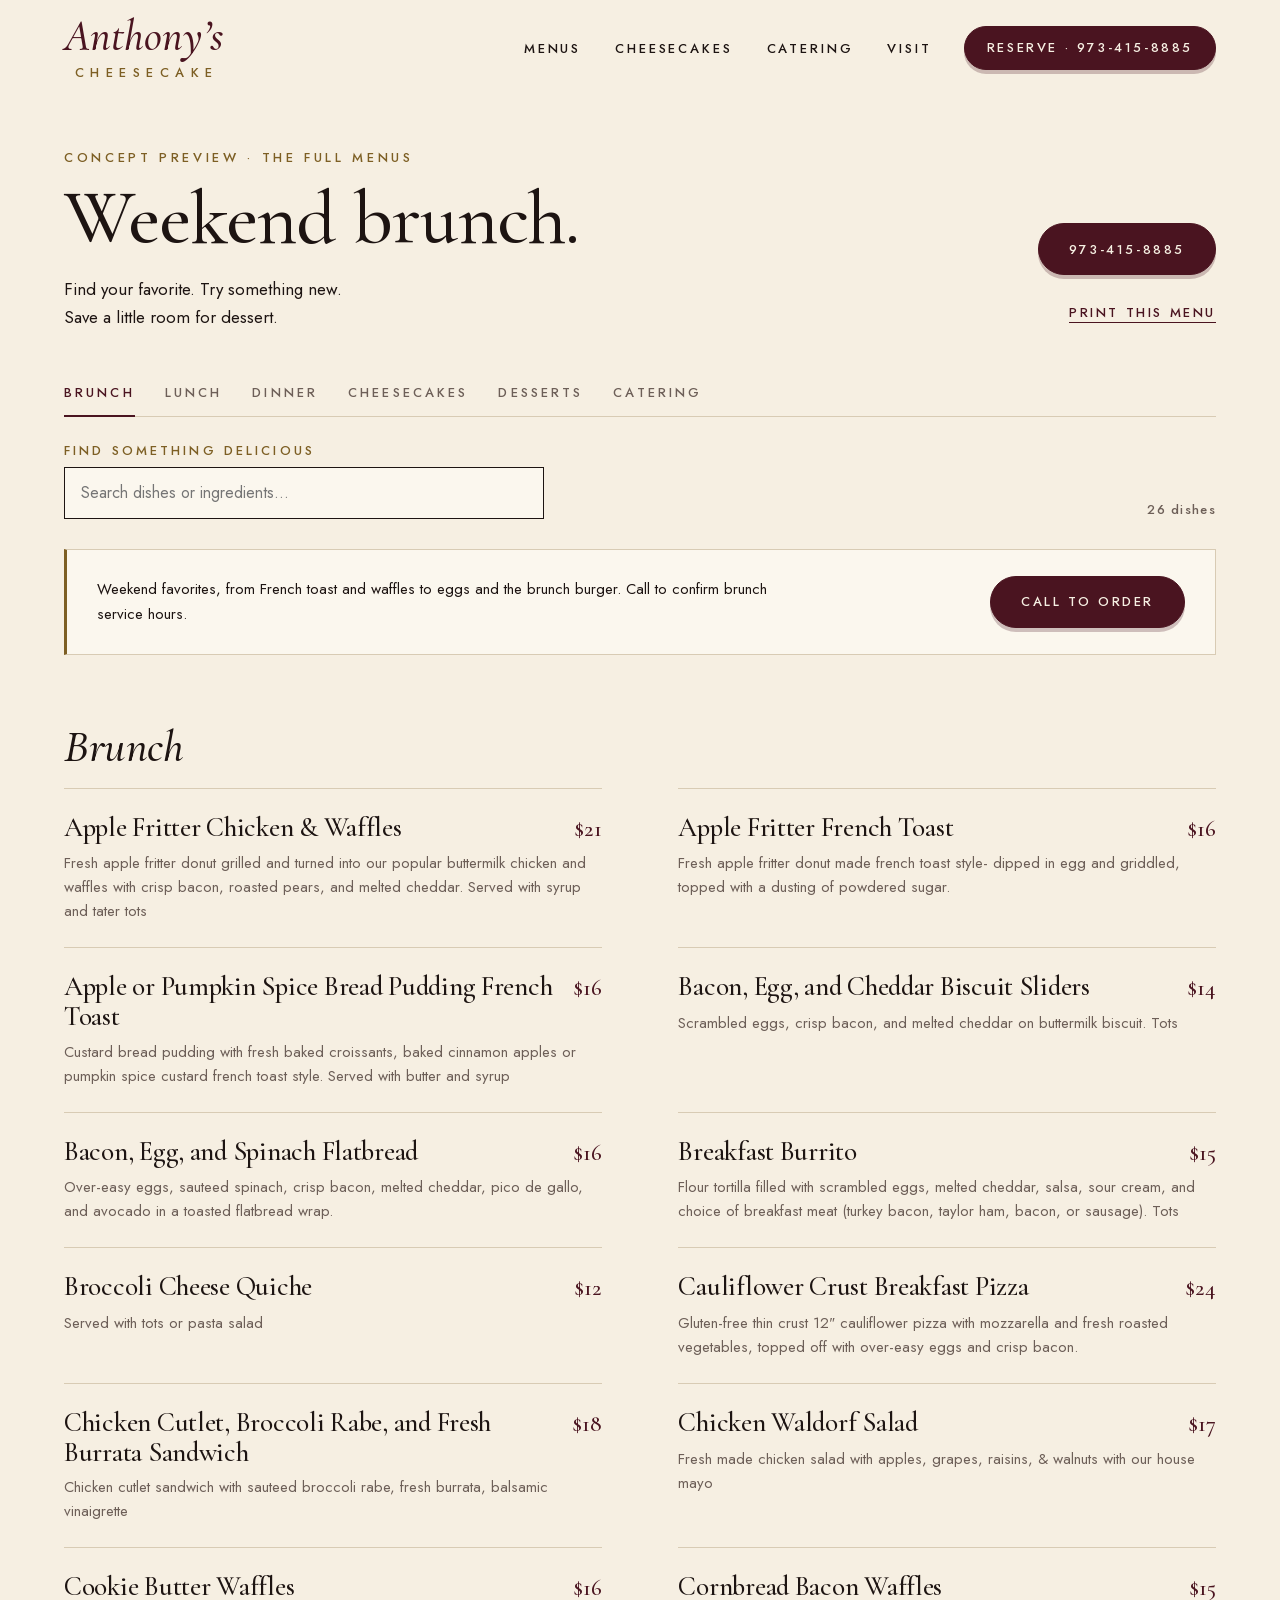
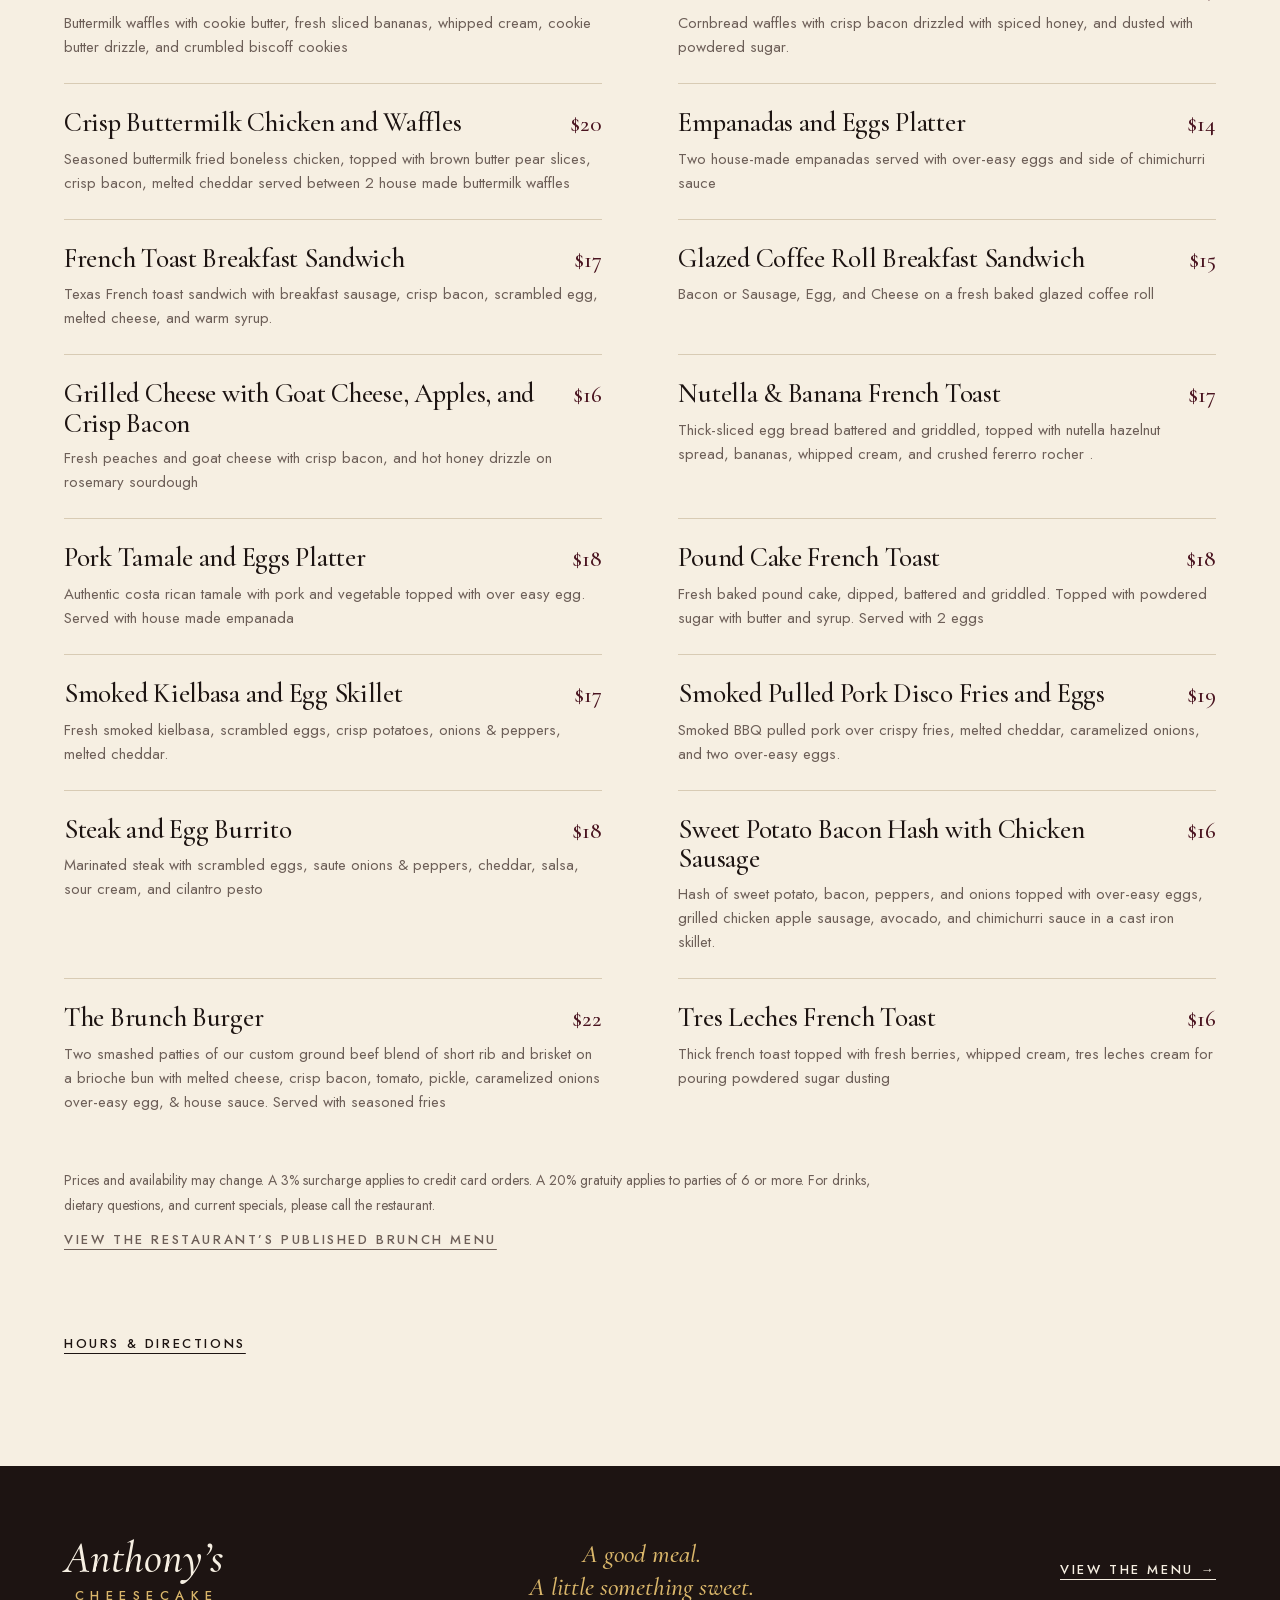
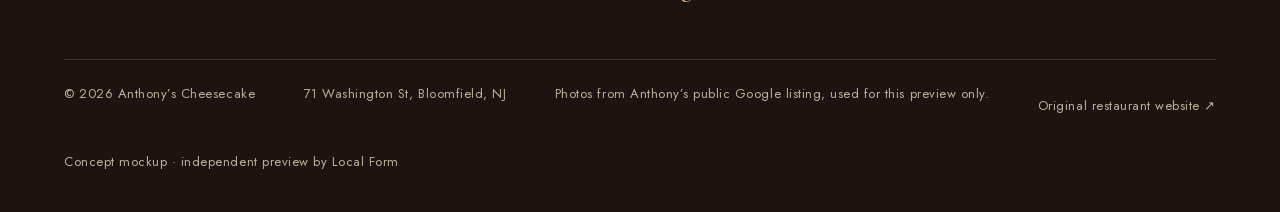
==== commit 61ade489: "Preview: QA cleanup" ====
--- a/menu.html
+++ b/menu.html
@@ -1,7 +1,8 @@
-<!doctype html><html lang="en"><head><meta charset="utf-8"><meta name="viewport" content="width=device-width, initial-scale=1"><meta name="robots" content="noindex"><meta name="theme-color" content="#641d2c"><link rel="icon" href="assets/favicon.svg" type="image/svg+xml"><link rel="stylesheet" href="styles.css?v=202610301"><script defer src="app.js?v=202610301"></script><title>Menus · Anthony’s Cheesecake in Bloomfield, NJ</title><meta name="description" content="Explore Anthony’s full brunch, lunch, dinner, cheesecake, dessert, and catering menus. Search dishes, browse cheesecake sizes, and call to order."></head><body class="menu-page"><a class="skip-link" href="#main">Skip to content</a><header class="site-header wrap">
+<!doctype html><html lang="en"><head><meta charset="utf-8"><meta name="viewport" content="width=device-width, initial-scale=1"><meta name="robots" content="noindex"><meta name="theme-color" content="#641d2c"><link rel="icon" href="assets/favicon.svg" type="image/svg+xml"><link rel="stylesheet" href="styles.css?v=20261108"><script defer src="app.js?v=20261108"></script><title>Menus · Anthony’s Cheesecake in Bloomfield, NJ</title><meta name="description" content="Explore Anthony’s full brunch, lunch, dinner, cheesecake, dessert, and catering menus. Search dishes, browse cheesecake sizes, and call to order."><meta property="og:type" content="website"><meta property="og:title" content="Menus · Anthony’s Cheesecake in Bloomfield, NJ"><meta property="og:description" content="Brunch, lunch, dinner, 48 cheesecakes, desserts and catering at 71 Washington Street, Bloomfield."><meta property="og:url" content="https://preview.localform.online/anthonys-preview/menu.html"><meta property="og:image" content="https://preview.localform.online/anthonys-preview/assets/og.jpg"><meta property="og:image:width" content="1200"><meta property="og:image:height" content="630"><meta name="twitter:card" content="summary_large_image"></head><body class="menu-page"><a class="skip-link" href="#main">Skip to content</a><header class="site-header wrap">
     <a class="wordmark" href="index.html" aria-label="Anthony’s Cheesecake home">Anthony’s<span>Cheesecake</span></a>
     <nav class="desktop-nav" aria-label="Main navigation"><a href="menu.html">Menus</a><a href="menu.html?menu=cheesecake">Cheesecakes</a><a href="index.html#catering">Catering</a><a href="index.html#visit">Visit</a></nav>
     <a class="button header-call" href="tel:+19734158885">Reserve · 973-415-8885</a>
     <button class="menu-toggle" aria-expanded="false" aria-controls="mobile-nav" aria-label="Open navigation"><span class="menu-lines" aria-hidden="true"></span></button>
     <nav id="mobile-nav" class="mobile-nav" aria-label="Mobile navigation" hidden><a href="menu.html">Menus</a><a href="menu.html?menu=cheesecake">Cheesecakes</a><a href="index.html#catering">Catering</a><a href="index.html#visit">Hours &amp; directions</a><a href="tel:+19734158885">Call 973-415-8885</a></nav>
-  </header><main id="main"><div class="wrap menu-intro"><div><p class="eyebrow">Concept preview · the full menus</p><h1 id="menu-heading">The good stuff.</h1><p>Find your favorite. Try something new.<br>Save a little room for dessert.</p></div><div class="menu-utility"><a class="button" href="tel:+19734158885">973-415-8885</a><button class="text-link print-button" type="button">Print this menu</button></div></div><div class="wrap menu-controls"><nav aria-label="Choose a menu"><ul class="menu-categories"><li><a data-category="brunch" href="menu.html?menu=brunch">Brunch</a></li><li><a data-category="lunch" href="menu.html?menu=lunch">Lunch</a></li><li><a data-category="dinner" href="menu.html?menu=dinner">Dinner</a></li><li><a data-category="cheesecake" href="menu.html?menu=cheesecake">Cheesecakes</a></li><li><a data-category="dessert" href="menu.html?menu=dessert">Desserts</a></li><li><a data-category="catering" href="menu.html?menu=catering">Catering</a></li></ul></nav><div class="search-line"><div class="search-box"><label for="menu-search">Find something delicious</label><input id="menu-search" type="search" placeholder="Search dishes or ingredients…" autocomplete="off"><button id="clear-search" class="search-clear" type="button" aria-label="Clear search" hidden>×</button></div><p id="result-count" role="status" aria-live="polite"></p></div></div><div class="wrap menu-content"><noscript><p>All menus are shown below. Search and category filtering require JavaScript.</p></noscript><section class="menu-panel" data-panel="brunch" aria-label="Brunch menu"><div class="panel-intro"><div><p>Weekend favorites, from French toast and waffles to eggs and the brunch burger. Call to confirm brunch service hours.</p></div><a class="button" href="tel:+19734158885">Call to order</a></div><div class="menu-group"><h2>Brunch</h2><div class="dish-list"><article class="dish" data-search="apple fritter chicken &amp; waffles fresh apple fritter donut grilled and turned into our popular buttermilk chicken and waffles with crisp bacon, roasted pears, and melted cheddar. served with syrup and tater tots" ><div class="dish-head"><h3>Apple Fritter Chicken &amp; Waffles</h3><span class="price ">$21</span></div><p class="dish-description">Fresh apple fritter donut grilled and turned into our popular buttermilk chicken and waffles with crisp bacon, roasted pears, and melted cheddar. Served with syrup and tater tots</p></article><article class="dish" data-search="apple fritter french toast fresh apple fritter donut made french toast style- dipped in egg and griddled, topped with a dusting of powdered sugar." ><div class="dish-head"><h3>Apple Fritter French Toast</h3><span class="price ">$16</span></div><p class="dish-description">Fresh apple fritter donut made french toast style- dipped in egg and griddled, topped with a dusting of powdered sugar.</p></article><article class="dish" data-search="apple or pumpkin spice bread pudding french toast custard bread pudding with fresh baked croissants, baked cinnamon apples or pumpkin spice custard french toast style. served with butter and syrup" ><div class="dish-head"><h3>Apple or Pumpkin Spice Bread Pudding French Toast</h3><span class="price ">$16</span></div><p class="dish-description">Custard bread pudding with fresh baked croissants, baked cinnamon apples or pumpkin spice custard french toast style. Served with butter and syrup</p></article><article class="dish" data-search="bacon, egg, and cheddar biscuit sliders scrambled eggs, crisp bacon, and melted cheddar on buttermilk biscuit. tots" ><div class="dish-head"><h3>Bacon, Egg, and Cheddar Biscuit Sliders</h3><span class="price ">$14</span></div><p class="dish-description">Scrambled eggs, crisp bacon, and melted cheddar on buttermilk biscuit. Tots</p></article><article class="dish" data-search="bacon, egg, and spinach flatbread over-easy eggs, sauteed spinach, crisp bacon, melted cheddar, pico de gallo, and avocado in a toasted flatbread wrap." ><div class="dish-head"><h3>Bacon, Egg, and Spinach Flatbread</h3><span class="price ">$16</span></div><p class="dish-description">Over-easy eggs, sauteed spinach, crisp bacon, melted cheddar, pico de gallo, and avocado in a toasted flatbread wrap.</p></article><article class="dish" data-search="breakfast burrito flour tortilla filled with scrambled eggs, melted cheddar, salsa, sour cream, and choice of breakfast meat (turkey bacon, taylor ham, bacon, or sausage). tots" ><div class="dish-head"><h3>Breakfast Burrito</h3><span class="price ">$15</span></div><p class="dish-description">Flour tortilla filled with scrambled eggs, melted cheddar, salsa, sour cream, and choice of breakfast meat (turkey bacon, taylor ham, bacon, or sausage). Tots</p></article><article class="dish" data-search="broccoli cheese quiche served with tots or pasta salad" ><div class="dish-head"><h3>Broccoli Cheese Quiche</h3><span class="price ">$12</span></div><p class="dish-description">Served with tots or pasta salad</p></article><article class="dish" data-search="cauliflower crust breakfast pizza gluten-free thin crust 12″ cauliflower pizza with mozzarella and fresh roasted vegetables, topped off with over-easy eggs and crisp bacon." ><div class="dish-head"><h3>Cauliflower Crust Breakfast Pizza</h3><span class="price ">$24</span></div><p class="dish-description">Gluten-free thin crust 12″ cauliflower pizza with mozzarella and fresh roasted vegetables, topped off with over-easy eggs and crisp bacon.</p></article><article class="dish" data-search="chicken cutlet, broccoli rabe, and fresh burrata sandwich chicken cutlet sandwich with sauteed broccoli rabe, fresh burrata, balsamic vinaigrette" ><div class="dish-head"><h3>Chicken Cutlet, Broccoli Rabe, and Fresh Burrata Sandwich</h3><span class="price ">$18</span></div><p class="dish-description">Chicken cutlet sandwich with sauteed broccoli rabe, fresh burrata, balsamic vinaigrette</p></article><article class="dish" data-search="chicken waldorf salad fresh made chicken salad with apples, grapes, raisins, &amp; walnuts with our house mayo" ><div class="dish-head"><h3>Chicken Waldorf Salad</h3><span class="price ">$17</span></div><p class="dish-description">Fresh made chicken salad with apples, grapes, raisins, &amp; walnuts with our house mayo</p></article><article class="dish" data-search="cookie butter waffles buttermilk waffles with cookie butter, fresh sliced bananas, whipped cream, cookie butter drizzle, and crumbled biscoff cookies" ><div class="dish-head"><h3>Cookie Butter Waffles</h3><span class="price ">$16</span></div><p class="dish-description">Buttermilk waffles with cookie butter, fresh sliced bananas, whipped cream, cookie butter drizzle, and crumbled biscoff cookies</p></article><article class="dish" data-search="cornbread bacon waffles cornbread waffles with crisp bacon drizzled with spiced honey, and dusted with powdered sugar." ><div class="dish-head"><h3>Cornbread Bacon Waffles</h3><span class="price ">$15</span></div><p class="dish-description">Cornbread waffles with crisp bacon drizzled with spiced honey, and dusted with powdered sugar.</p></article><article class="dish" data-search="crisp buttermilk chicken and waffles seasoned buttermilk fried boneless chicken, topped with brown butter pear slices, crisp bacon, melted cheddar served between 2 house made buttermilk waffles" ><div class="dish-head"><h3>Crisp Buttermilk Chicken and Waffles</h3><span class="price ">$20</span></div><p class="dish-description">Seasoned buttermilk fried boneless chicken, topped with brown butter pear slices, crisp bacon, melted cheddar served between 2 house made buttermilk waffles</p></article><article class="dish" data-search="empanadas and eggs platter two house-made empanadas served with over-easy eggs and side of chimichurri sauce" ><div class="dish-head"><h3>Empanadas and Eggs Platter</h3><span class="price ">$14</span></div><p class="dish-description">Two house-made empanadas served with over-easy eggs and side of chimichurri sauce</p></article><article class="dish" data-search="french toast breakfast sandwich texas french toast sandwich with breakfast sausage, crisp bacon, scrambled egg, melted cheese, and warm syrup." ><div class="dish-head"><h3>French Toast Breakfast Sandwich</h3><span class="price ">$17</span></div><p class="dish-description">Texas French toast sandwich with breakfast sausage, crisp bacon, scrambled egg, melted cheese, and warm syrup.</p></article><article class="dish" data-search="glazed coffee roll breakfast sandwich bacon or sausage, egg, and cheese on a fresh baked glazed coffee roll" ><div class="dish-head"><h3>Glazed Coffee Roll Breakfast Sandwich</h3><span class="price ">$15</span></div><p class="dish-description">Bacon or Sausage, Egg, and Cheese on a fresh baked glazed coffee roll</p></article><article class="dish" data-search="grilled cheese with goat cheese, apples, and crisp bacon fresh peaches and goat cheese with crisp bacon, and hot honey drizzle on rosemary sourdough" ><div class="dish-head"><h3>Grilled Cheese with Goat Cheese, Apples, and Crisp Bacon</h3><span class="price ">$16</span></div><p class="dish-description">Fresh peaches and goat cheese with crisp bacon, and hot honey drizzle on rosemary sourdough</p></article><article class="dish" data-search="nutella &amp; banana french toast thick-sliced egg bread battered and griddled, topped with nutella hazelnut spread, bananas, whipped cream, and crushed fererro rocher ." ><div class="dish-head"><h3>Nutella &amp; Banana French Toast</h3><span class="price ">$17</span></div><p class="dish-description">Thick-sliced egg bread battered and griddled, topped with nutella hazelnut spread, bananas, whipped cream, and crushed fererro rocher .</p></article><article class="dish" data-search="pork tamale and eggs platter authentic costa rican tamale with pork and vegetable topped with over easy egg. served with house made empanada" ><div class="dish-head"><h3>Pork Tamale and Eggs Platter</h3><span class="price ">$18</span></div><p class="dish-description">Authentic costa rican tamale with pork and vegetable topped with over easy egg. Served with house made empanada</p></article><article class="dish" data-search="pound cake french toast fresh baked pound cake, dipped, battered and griddled. topped with powdered sugar with butter and syrup. served with 2 eggs" ><div class="dish-head"><h3>Pound Cake French Toast</h3><span class="price ">$18</span></div><p class="dish-description">Fresh baked pound cake, dipped, battered and griddled. Topped with powdered sugar with butter and syrup. Served with 2 eggs</p></article><article class="dish" data-search="smoked kielbasa and egg skillet fresh smoked kielbasa, scrambled eggs, crisp potatoes, onions &amp; peppers, melted cheddar." ><div class="dish-head"><h3>Smoked Kielbasa and Egg Skillet</h3><span class="price ">$17</span></div><p class="dish-description">Fresh smoked kielbasa, scrambled eggs, crisp potatoes, onions &amp; peppers, melted cheddar.</p></article><article class="dish" data-search="smoked pulled pork disco fries and eggs smoked bbq pulled pork over crispy fries, melted cheddar, caramelized onions, and two over-easy eggs." ><div class="dish-head"><h3>Smoked Pulled Pork Disco Fries and Eggs</h3><span class="price ">$19</span></div><p class="dish-description">Smoked BBQ pulled pork over crispy fries, melted cheddar, caramelized onions, and two over-easy eggs.</p></article><article class="dish" data-search="steak and egg burrito marinated steak with scrambled eggs, saute onions &amp; peppers, cheddar, salsa, sour cream, and cilantro pesto" ><div class="dish-head"><h3>Steak and Egg Burrito</h3><span class="price ">$18</span></div><p class="dish-description">Marinated steak with scrambled eggs, saute onions &amp; peppers, cheddar, salsa, sour cream, and cilantro pesto</p></article><article class="dish" data-search="sweet potato bacon hash with chicken sausage hash of sweet potato, bacon, peppers, and onions topped with over-easy eggs, grilled chicken apple sausage, avocado, and chimichurri sauce in a cast iron skillet." ><div class="dish-head"><h3>Sweet Potato Bacon Hash with Chicken Sausage</h3><span class="price ">$16</span></div><p class="dish-description">Hash of sweet potato, bacon, peppers, and onions topped with over-easy eggs, grilled chicken apple sausage, avocado, and chimichurri sauce in a cast iron skillet.</p></article><article class="dish" data-search="the brunch burger two smashed patties of our custom ground beef blend of short rib and brisket on a brioche bun with melted cheese, crisp bacon, tomato, pickle, caramelized onions over-easy egg, &amp; house sauce. served with seasoned fries" ><div class="dish-head"><h3>The Brunch Burger</h3><span class="price ">$22</span></div><p class="dish-description">Two smashed patties of our custom ground beef blend of short rib and brisket on a brioche bun with melted cheese, crisp bacon, tomato, pickle, caramelized onions over-easy egg, &amp; house sauce. Served with seasoned fries</p></article><article class="dish" data-search="tres leches french toast thick french toast topped with fresh berries, whipped cream, tres leches cream for pouring powdered sugar dusting" ><div class="dish-head"><h3>Tres Leches French Toast</h3><span class="price ">$16</span></div><p class="dish-description">Thick french toast topped with fresh berries, whipped cream, tres leches cream for pouring powdered sugar dusting</p></article></div></div><p class="menu-notes">Prices and availability may change. A 3% surcharge applies to credit card orders. A 20% gratuity applies to parties of 6 or more. For drinks, dietary questions, and current specials, please call the restaurant.<br><a class="text-link" href="https://anthonyscheesecake.com/brunch-menu/" target="_blank" rel="noopener">View the restaurant’s published brunch menu</a></p></section><section class="menu-panel" data-panel="lunch" aria-label="Lunch menu"><div class="panel-intro"><div><p>Sandwiches, salads, and a little midday comfort. Your next lunch break starts here.</p></div><a class="button" href="tel:+19734158885">Call to order</a></div><div class="menu-group"><h2>Lunch</h2><div class="dish-list"><article class="dish" data-search="anthony’s blt crisp bacon with fresh arugula, goat cheese, avocado and tomato on sliced 12 grain with house herbed mayo. served with side pasta salad" ><div class="dish-head"><h3>Anthony’s BLT</h3><span class="price ">$14</span></div><p class="dish-description">Crisp bacon with fresh arugula, goat cheese, avocado and tomato on sliced 12 grain with house herbed mayo. Served with side pasta salad</p></article><article class="dish" data-search="anthony’s loaded double smash bacon cheeseburger double patty short rib &amp; brisket burger, american cheese, tomato, pickle, crisp bacon, caramelized onion, house sauce on brioche served with seasoned fries" ><div class="dish-head"><h3>Anthony’s Loaded Double Smash Bacon CheeseBurger</h3><span class="price ">$20</span></div><p class="dish-description">Double patty short rib &amp; brisket burger, american cheese, tomato, pickle, crisp bacon, caramelized onion, house sauce on brioche served with seasoned fries</p></article><article class="dish" data-search="beet salad w/crumbled feta, red onion, chick pea fresh sliced beets with crumbled feta, red onion, chick peas, fresh basil, balsamic &amp; olive oil vinaigrette add grilled chicken 4.00 add grilled shrimp 8.00" ><div class="dish-head"><h3>Beet Salad w/Crumbled Feta, Red Onion, Chick Pea</h3><span class="price ">$12</span></div><p class="dish-description">Fresh sliced beets with crumbled feta, red onion, chick peas, fresh basil, balsamic &amp; olive oil vinaigrette add grilled chicken 4.00 add grilled shrimp 8.00</p></article><article class="dish" data-search="caesar salad romaine salad with cracked pepper, house caesar dressing and croutons add grilled or crispy chicken 4.00 add grilled shrimp 8.00 add fresh grilled salmon 12.00" ><div class="dish-head"><h3>Caesar Salad</h3><span class="price ">$8</span></div><p class="dish-description">Romaine salad with cracked pepper, house caesar dressing and croutons add grilled or crispy chicken 4.00 add grilled shrimp 8.00 add fresh grilled salmon 12.00</p></article><article class="dish" data-search="cajun grilled chicken sandwich grilled cajun chicken breast, lettuce, tomato, pickle, crisp bacon, avocado, house ranch dressing. served with house made pasta salad" ><div class="dish-head"><h3>Cajun Grilled Chicken Sandwich</h3><span class="price ">$15</span></div><p class="dish-description">Grilled cajun chicken breast, lettuce, tomato, pickle, crisp bacon, avocado, house ranch dressing. Served with house made pasta salad</p></article><article class="dish" data-search="chicken cutlet blt breaded chicken cutlet, crisp bacon, lettuce, tomato and mayo. served with house made pasta salad" ><div class="dish-head"><h3>Chicken Cutlet BLT</h3><span class="price ">$15</span></div><p class="dish-description">Breaded chicken cutlet, crisp bacon, lettuce, tomato and mayo. Served with house made pasta salad</p></article><article class="dish" data-search="chicken cutlet, broccoli rabe, fresh mozzarella panini crispy breaded chicken cutlet, sauté broccoli rabe, and fresh mozzarella" ><div class="dish-head"><h3>Chicken Cutlet, Broccoli Rabe, Fresh Mozzarella Panini</h3><span class="price ">$16</span></div><p class="dish-description">Crispy breaded chicken cutlet, sauté broccoli rabe, and fresh mozzarella</p></article><article class="dish" data-search="chicken milanese sandwich crisp breaded chicken cutlet, arugula &amp; tomato salad, hot cherry peppers, shaved pecorino romano, house balsamic dressing served on italian bread." ><div class="dish-head"><h3>Chicken Milanese Sandwich</h3><span class="price ">$16</span></div><p class="dish-description">Crisp breaded chicken cutlet, arugula &amp; tomato salad, hot cherry peppers, shaved pecorino romano, house balsamic dressing served on italian bread.</p></article><article class="dish" data-search="chicken or eggplant vodka parmagiana sandwich melted mozzarella, house vodka sauce, and pecorino cheese. served with house made pasta salad" ><div class="dish-head"><h3>Chicken or Eggplant Vodka Parmagiana Sandwich</h3><span class="price ">$15</span></div><p class="dish-description">Melted mozzarella, house vodka sauce, and pecorino cheese. Served with house made pasta salad</p></article><article class="dish" data-search="chicken salad club with avocado fresh chicken salad with avocado, bacon, and tomato served on multi grain toast. served with house made pasta salad" ><div class="dish-head"><h3>Chicken Salad Club with Avocado</h3><span class="price ">$13</span></div><p class="dish-description">Fresh chicken salad with avocado, bacon, and tomato served on multi grain toast. Served with house made pasta salad</p></article><article class="dish" data-search="chicken waldorf salad with grapes, apples, raisins, and walnuts tossed with our house mayo and raspberry dressing served over greens or in a wrap" ><div class="dish-head"><h3>Chicken Waldorf Salad</h3><span class="price ">$15</span></div><p class="dish-description">With grapes, apples, raisins, and walnuts tossed with our house mayo and raspberry dressing served over greens or in a wrap</p></article><article class="dish" data-search="classic cheeseburger single short rib &amp; brisket smash burger, tomato, pickles, american cheese, caramelized onions, house sauce. served with seasoned fries add bacon 3.00" ><div class="dish-head"><h3>Classic CheeseBurger</h3><span class="price ">$12</span></div><p class="dish-description">Single short rib &amp; brisket smash burger, tomato, pickles, american cheese, caramelized onions, house sauce. Served with seasoned fries add bacon 3.00</p></article><article class="dish" data-search="crispy buttermilk chicken &amp; waffles buttermilk fried boneless chicken, crisp bacon, melted cheddar cheese, brown butter sliced pears, maple syrup drizzle" ><div class="dish-head"><h3>Crispy Buttermilk Chicken &amp; Waffles</h3><span class="price ">$20</span></div><p class="dish-description">Buttermilk fried boneless chicken, crisp bacon, melted cheddar cheese, brown butter sliced pears, maple syrup drizzle</p></article><article class="dish" data-search="crispy chicken cutlet caesar sub seasoned crispy chicken cutlet served on fresh baked italian bread topped with our caesar salad, cracked pepper, and pecorino cheese. servbed with house made pasta salad" ><div class="dish-head"><h3>Crispy Chicken Cutlet Caesar Sub</h3><span class="price ">$15</span></div><p class="dish-description">Seasoned crispy chicken cutlet served on fresh baked italian bread topped with our caesar salad, cracked pepper, and pecorino cheese. Servbed with house made pasta salad</p></article><article class="dish" data-search="empanada platter 2 large store made empanadas served with todays side and house chimichurri" ><div class="dish-head"><h3>Empanada Platter</h3><span class="price ">$12</span></div><p class="dish-description">2 large store made empanadas served with todays side and house chimichurri</p></article><article class="dish" data-search="fresh strawberry grilled cheese w/ goat cheese, &amp; crisp bacon creamy goat cheese, fresh strawberry, crisp bacon, spiced honey on 12 grain. served with house made pasta salad" ><div class="dish-head"><h3>Fresh Strawberry Grilled Cheese w/ Goat Cheese, &amp; Crisp Bacon</h3><span class="price ">$13</span></div><p class="dish-description">Creamy goat cheese, fresh strawberry, crisp bacon, spiced honey on 12 grain. Served with house made pasta salad</p></article><article class="dish" data-search="grilled chicken and spinach quesadilla grilled chicken, house salsa, cheddar cheese, sauté peppers &amp; onions, fresh spinach, sour cream." ><div class="dish-head"><h3>Grilled Chicken and Spinach Quesadilla</h3><span class="price ">$15</span></div><p class="dish-description">Grilled chicken, house salsa, cheddar cheese, sauté peppers &amp; onions, fresh spinach, sour cream.</p></article><article class="dish" data-search="grilled chicken cheesesteak sandwich grilled chicken with saute onions &amp; peppers, melted cheddar, and roasted potatoes. served with house made pasta salad" ><div class="dish-head"><h3>Grilled Chicken Cheesesteak Sandwich</h3><span class="price ">$14</span></div><p class="dish-description">Grilled chicken with saute onions &amp; peppers, melted cheddar, and roasted potatoes. Served with house made pasta salad</p></article><article class="dish" data-search="heirloom tomato pie with caramelized onions and fontina cheese baked on top of our flaky pie crust topped with over easy egg" ><div class="dish-head"><h3>Heirloom Tomato Pie</h3><span class="price ">$9.95</span></div><p class="dish-description">With caramelized onions and fontina cheese baked on top of our Flaky Pie Crust topped with over easy egg</p></article><article class="dish" data-search="hot honey chicken sandwich boneless seasoned fried chicken breast tossed with hot honey topped with house made slaw, pickles, and house dressing. served with pasta salad" ><div class="dish-head"><h3>Hot Honey Chicken Sandwich</h3><span class="price ">$15</span></div><p class="dish-description">Boneless seasoned fried chicken breast tossed with hot honey topped with house made slaw, pickles, and house dressing. Served with pasta salad</p></article><article class="dish" data-search="patty melt we take our brisket short rib burger and turn it into into a grilled cheese on texas toast with caramelized onions, tomato, pickle, and house burger sauce. served with seasoned fries" ><div class="dish-head"><h3>Patty Melt</h3><span class="price ">$17</span></div><p class="dish-description">We take our brisket short rib burger and turn it into into a grilled cheese on texas toast with caramelized onions, tomato, pickle, and house burger sauce. Served with seasoned fries</p></article><article class="dish" data-search="pulled pork grilled cheese smoked bbq pulled pork with caramelized onions, pickles, and cheddar cheese" ><div class="dish-head"><h3>Pulled Pork Grilled Cheese</h3><span class="price ">$14</span></div><p class="dish-description">Smoked bbq pulled pork with caramelized onions, pickles, and cheddar cheese</p></article><article class="dish" data-search="southern crispy chicken bacon sandwich buttermilk marinated crispy chicken, spices, pickles, lettuce, tomato, crisp bacon, house sauce. served with house made pasta salad" ><div class="dish-head"><h3>Southern Crispy Chicken Bacon Sandwich</h3><span class="price ">$15</span></div><p class="dish-description">Buttermilk marinated crispy chicken, spices, pickles, lettuce, tomato, crisp bacon, house sauce. Served with house made pasta salad</p></article></div></div><p class="menu-notes">Prices and availability may change. A 3% surcharge applies to credit card orders. A 20% gratuity applies to parties of 6 or more. For drinks, dietary questions, and current specials, please call the restaurant.<br><a class="text-link" href="https://anthonyscheesecake.com/lunch-menu/" target="_blank" rel="noopener">View the restaurant’s published lunch menu</a></p></section><section class="menu-panel" data-panel="dinner" aria-label="Dinner menu"><div class="panel-intro"><div><p>Italian favorites, hearty pastas, and a table worth lingering at. Reservations welcome by phone.</p></div><a class="button" href="tel:+19734158885">Call to order</a></div><div class="menu-group"><h2>Dinner</h2><div class="dish-list"><article class="dish" data-search="bavarian soft baked pretzel soft baked pretzel served with grain mustard" ><div class="dish-head"><h3>Bavarian Soft Baked Pretzel</h3><span class="price ">$10</span></div><p class="dish-description">Soft baked pretzel served with grain mustard</p></article><article class="dish" data-search="broccoli cheddar quiche fresh broccoli and cheddar cheese baked into a flaky pie crust." ><div class="dish-head"><h3>Broccoli Cheddar Quiche</h3><span class="price ">$10</span></div><p class="dish-description">Fresh broccoli and cheddar cheese baked into a flaky pie crust.</p></article><article class="dish" data-search="caprese plate with eggplant, roasted peppers, and mozzarella breaded eggplant, roasted peppers, fresh mozzarella, prosciutto di parma, . balsamic glaze" ><div class="dish-head"><h3>Caprese Plate with Eggplant, Roasted Peppers, and Mozzarella</h3><span class="price ">$16</span></div><p class="dish-description">Breaded eggplant, roasted peppers, fresh mozzarella, prosciutto di parma, . Balsamic glaze</p></article><article class="dish" data-search="eggplant and sauce breaded eggplant cutlets topped with house vodka sauce, ricotta, and pecorino." ><div class="dish-head"><h3>Eggplant and Sauce</h3><span class="price ">$14</span></div><p class="dish-description">Breaded eggplant cutlets topped with house vodka sauce, ricotta, and pecorino.</p></article><article class="dish" data-search="empanada platter 3 house made empanadas with cheddar &amp; pico, in a crisp fried dough. ask server for todays selection" ><div class="dish-head"><h3>Empanada Platter</h3><span class="price ">$15</span></div><p class="dish-description">3 house made empanadas with cheddar &amp; pico, in a crisp fried dough. Ask server for todays selection</p></article><article class="dish" data-search="fried ravioli w/ tomato basil sauce crisp fried ravioli served with house tomato basil sauce" ><div class="dish-head"><h3>Fried Ravioli w/ Tomato Basil Sauce</h3><span class="price ">$14</span></div><p class="dish-description">Crisp fried ravioli served with house tomato basil sauce</p></article><article class="dish" data-search="meatball parm egg rolls 3 house-made meatballs with tomato sauce and mozzarella, egg roll style." ><div class="dish-head"><h3>Meatball Parm Egg Rolls</h3><span class="price ">$15</span></div><p class="dish-description">3 House-made meatballs with tomato sauce and mozzarella, egg roll style.</p></article><article class="dish" data-search="wedge salad with buttermilk ranch dressing lettuce wedge, crisp bacon, toasted walnuts, crumbled bleu cheese, chopped red onion, cucumber, house-made garlic buttermilk dressing." ><div class="dish-head"><h3>Wedge Salad with Buttermilk Ranch Dressing</h3><span class="price ">$14</span></div><p class="dish-description">Lettuce wedge, crisp bacon, toasted walnuts, crumbled bleu cheese, chopped red onion, cucumber, house-made garlic buttermilk dressing.</p></article><article class="dish" data-search="anthony’s loaded double bacon cheddar smash burger double beef short rib &amp; brisket burger with crisp bacon, pickles, caramelized onions, cheddar, and house sauce. served with seasoned fries" ><div class="dish-head"><h3>Anthony’s Loaded Double Bacon Cheddar Smash Burger</h3><span class="price ">$22</span></div><p class="dish-description">Double beef short rib &amp; brisket burger with crisp bacon, pickles, caramelized onions, cheddar, and house sauce. Served with seasoned fries</p></article><article class="dish" data-search="bbq meatloaf with buttermilk mashed potato moms meatloaf recipe served with mash potato and gravy" ><div class="dish-head"><h3>BBQ Meatloaf with Buttermilk Mashed Potato</h3><span class="price ">$18</span></div><p class="dish-description">Moms meatloaf recipe served with mash potato and gravy</p></article><article class="dish" data-search="butternut squash ravioli w/goat cheese &amp; sage brown butter fresh butternut squash ravioli with brown butter, goat cheese, roasted pears, pecans," ><div class="dish-head"><h3>Butternut Squash Ravioli w/Goat Cheese &amp; Sage Brown Butter</h3><span class="price ">$22</span></div><p class="dish-description">Fresh butternut squash ravioli with brown butter, goat cheese, roasted pears, pecans,</p></article><article class="dish" data-search="cajun grilled salmon over buttermilk mash potato fresh pan roasted cajun salmon fillet served over buttermilk mash potato" ><div class="dish-head"><h3>Cajun Grilled Salmon over Buttermilk Mash Potato</h3><span class="price ">$30</span></div><p class="dish-description">Fresh pan roasted cajun salmon fillet served over buttermilk mash potato</p></article><article class="dish" data-search="cauliflower crust pizza with roasted vegetables and pesto gluten-free 12″ cauliflower pizza topped with mozzarella, mixed roasted vegetables, cilantro pesto (no nuts), and pecorino romano cheese. add grilled chicken $4.00 add garlic roasted shrimp $7.00" ><div class="dish-head"><h3>Cauliflower Crust Pizza with Roasted Vegetables and Pesto</h3><span class="price ">$22</span></div><p class="dish-description">Gluten-free 12″ cauliflower pizza topped with mozzarella, mixed roasted vegetables, cilantro pesto (no nuts), and Pecorino Romano cheese. Add grilled chicken $4.00 Add garlic roasted shrimp $7.00</p></article><article class="dish" data-search="cavatelli with italian sausage and broccoli rabe cavatelli pasta with saute broccoli rabe, italian hot &amp; sweet sausage, garlic, olive oil, and pecorino romano cheese" ><div class="dish-head"><h3>Cavatelli with Italian Sausage and Broccoli Rabe</h3><span class="price ">$20</span></div><p class="dish-description">Cavatelli pasta with saute broccoli rabe, italian hot &amp; sweet sausage, garlic, olive oil, and pecorino romano cheese</p></article><article class="dish" data-search="cheese ravioli tomato basil sauce fresh cheese ravioli topped with our store made sauce and pecorino cheese" ><div class="dish-head"><h3>Cheese Ravioli Tomato Basil Sauce</h3><span class="price ">$15</span></div><p class="dish-description">Fresh cheese ravioli topped with our store made sauce and pecorino cheese</p></article><article class="dish" data-search="chicken cutlet giambotta with italian sausage breaded chicken cutlet served with grilled hot and sweet italian sausage, broccoli rabe, hot peppers, roasted potatoes, peppers and onions." ><div class="dish-head"><h3>Chicken Cutlet Giambotta with Italian Sausage</h3><span class="price ">$28</span></div><p class="dish-description">Breaded chicken cutlet served with grilled hot and sweet Italian sausage, broccoli rabe, hot peppers, roasted potatoes, peppers and onions.</p></article><article class="dish" data-search="chicken cutlet milanese with hot cherry peppers thin sliced breaded chicken cutlet topped with arugula and tomato salad, hot cherry peppers, and pecorino romano. served with pasta." ><div class="dish-head"><h3>Chicken Cutlet Milanese with Hot Cherry Peppers</h3><span class="price ">$28</span></div><p class="dish-description">Thin sliced breaded chicken cutlet topped with arugula and tomato salad, hot cherry peppers, and pecorino romano. Served with pasta.</p></article><article class="dish" data-search="chicken parm alfredo with fresh spinach breaded chicken cutlet, layered with melted mozzarella, fresh spinach, pecorino romano, creamy alfredo sauce. served with pasta" ><div class="dish-head"><h3>Chicken Parm Alfredo with Fresh Spinach</h3><span class="price ">$29</span></div><p class="dish-description">Breaded chicken cutlet, layered with melted mozzarella, fresh spinach, pecorino romano, creamy alfredo sauce. Served with pasta</p></article><article class="dish" data-search="chicken parm vodka chicken parmagiana with house vodka sauce and fresh mozzarella" ><div class="dish-head"><h3>Chicken Parm Vodka</h3><span class="price ">$28</span></div><p class="dish-description">Chicken Parmagiana with house vodka sauce and fresh mozzarella</p></article><article class="dish" data-search="crisp buttermilk chicken and waffles buttermilk marinated fried chicken with crisp bacon, melted cheese, roasted pears, and a drizzle of maple syrup. served with fries" ><div class="dish-head"><h3>Crisp Buttermilk Chicken and Waffles</h3><span class="price ">$21</span></div><p class="dish-description">Buttermilk marinated fried chicken with crisp bacon, melted cheese, roasted pears, and a drizzle of maple syrup. Served with fries</p></article><article class="dish" data-search="eggplant francaise with mozzarella &amp; peppers eggplant layered with mozzarella &amp; roasted peppers in a lemon, butter, garlic, and white wine sauce served with pasta garlic &amp; olive oil" ><div class="dish-head"><h3>Eggplant Francaise with Mozzarella &amp; Peppers</h3><span class="price ">$26</span></div><p class="dish-description">Eggplant layered with mozzarella &amp; roasted peppers in a lemon, butter, garlic, and white wine sauce served with pasta garlic &amp; olive oil</p></article><article class="dish" data-search="eggplant parmagiana breaded eggplant cutlets, melted mozzarella, plum tomato basil sauce, and pecorino romano. served with pasta." ><div class="dish-head"><h3>Eggplant Parmagiana</h3><span class="price ">$18</span></div><p class="dish-description">Breaded eggplant cutlets, melted mozzarella, plum tomato basil sauce, and pecorino romano. Served with pasta.</p></article><article class="dish" data-search="fettucini vodka with braised beef short rib braised beef short rib with pappardelle pasta vodka, pecorino romano and ricotta" ><div class="dish-head"><h3>Fettucini Vodka with Braised Beef Short Rib</h3><span class="price ">$34</span></div><p class="dish-description">Braised beef short rib with pappardelle pasta vodka, pecorino romano and ricotta</p></article><article class="dish" data-search="pasta vodka with chicken cutlet and ricotta crisp breaded chicken cutlet with house vodka sauce, pecorino romano, and ricotta over pasta." ><div class="dish-head"><h3>Pasta Vodka with Chicken Cutlet and Ricotta</h3><span class="price ">$25</span></div><p class="dish-description">Crisp breaded chicken cutlet with house vodka sauce, pecorino romano, and ricotta over pasta.</p></article><article class="dish" data-search="short rib ravioli with vodka sauce fresh ravioli stuffed with braised beef short rib and topped with house vodka sauce" ><div class="dish-head"><h3>Short Rib Ravioli with Vodka Sauce</h3><span class="price ">$22</span></div><p class="dish-description">Fresh ravioli stuffed with braised beef short rib and topped with house vodka sauce</p></article><article class="dish" data-search="spicy rigatoni vodka with burrata and crispy chicken cutlet spiced calabrian chili vodka sauce, crisp prosciutto di parma, pecorino romano, and burrata" ><div class="dish-head"><h3>Spicy Rigatoni Vodka with Burrata and Crispy Chicken Cutlet</h3><span class="price ">$28</span></div><p class="dish-description">Spiced calabrian chili vodka sauce, crisp prosciutto di parma, pecorino romano, and burrata</p></article><article class="dish" data-search="stuffed chicken parmagiana vodka breaded chicken cutlet, prosciutto di parma, mozzarella, vodka sauce, pecorino romano." ><div class="dish-head"><h3>Stuffed Chicken Parmagiana Vodka</h3><span class="price ">$28</span></div><p class="dish-description">Breaded chicken cutlet, prosciutto di parma, mozzarella, vodka sauce, pecorino romano.</p></article><article class="dish" data-search="tortellini vodka with shrimp cheese tortellini, fresh shrimp with house made vodka sauce" ><div class="dish-head"><h3>Tortellini Vodka with Shrimp</h3><span class="price ">$28</span></div><p class="dish-description">Cheese Tortellini, fresh shrimp with house made vodka sauce</p></article></div></div><p class="menu-notes">Prices and availability may change. A 3% surcharge applies to credit card orders. A 20% gratuity applies to parties of 6 or more. For drinks, dietary questions, and current specials, please call the restaurant.<br><a class="text-link" href="https://anthonyscheesecake.com/dinner-menu/" target="_blank" rel="noopener">View the restaurant’s published dinner menu</a></p></section><section class="menu-panel" data-panel="cheesecake" aria-label="Cheesecakes menu"><div class="panel-intro"><div><p>Made fresh to order. Please allow 48 hours for whole cheesecakes. Small serves 6, medium serves 8, and large serves 10–12. Call to confirm available slices.</p></div><a class="button" href="tel:+19734158885">Call to order</a></div><div class="menu-group"><h2>Cheesecake</h2><div class="dish-list"><article class="dish" data-search="apple cider donut crumb fresh apple cooked with apple cider and fall spices with a salted caramel drizzle" data-prices="[&quot;$71&quot;,&quot;$57&quot;,&quot;$37&quot;,&quot;$10.50&quot;]"><div class="dish-head"><h3>Apple Cider Donut Crumb</h3></div><p class="dish-description">Fresh apple cooked with apple cider and fall spices with a salted caramel drizzle</p><dl class="dish-prices"><div><dt>Large</dt><dd>$71</dd></div><div><dt>Medium</dt><dd>$57</dd></div><div><dt>Small</dt><dd>$37</dd></div><div><dt>Slice</dt><dd>$10.50</dd></div></dl><button class="dish-detail" type="button" aria-label="Sizes and ordering for Apple Cider Donut Crumb">Sizes & ordering</button></article><article class="dish" data-search="apple crumb pecan our classic ny style cheesecake with fresh apples and a hint of cinnamon with a brown sugar pecan crumb topping" data-prices="[&quot;$73&quot;,&quot;$58&quot;,&quot;$36&quot;,&quot;$10.95&quot;]"><div class="dish-head"><h3>Apple Crumb Pecan</h3></div><p class="dish-description">Our classic NY Style Cheesecake with fresh apples and a hint of cinnamon with a brown sugar pecan crumb topping</p><dl class="dish-prices"><div><dt>Large</dt><dd>$73</dd></div><div><dt>Medium</dt><dd>$58</dd></div><div><dt>Small</dt><dd>$36</dd></div><div><dt>Slice</dt><dd>$10.95</dd></div></dl><button class="dish-detail" type="button" aria-label="Sizes and ordering for Apple Crumb Pecan">Sizes & ordering</button></article><article class="dish" data-search="banana pudding our classic ny style cheesecake is topped with fresh made banana pudding, crushed nilla wafer cookie, and salted caramel drizzle" data-prices="[&quot;$74&quot;,&quot;$58&quot;,&quot;$38&quot;,&quot;$11.95&quot;]"><div class="dish-head"><h3>Banana Pudding</h3></div><p class="dish-description">Our classic NY Style Cheesecake is topped with fresh made banana pudding, crushed nilla wafer cookie, and salted caramel drizzle</p><dl class="dish-prices"><div><dt>Large</dt><dd>$74</dd></div><div><dt>Medium</dt><dd>$58</dd></div><div><dt>Small</dt><dd>$38</dd></div><div><dt>Slice</dt><dd>$11.95</dd></div></dl><button class="dish-detail" type="button" aria-label="Sizes and ordering for Banana Pudding">Sizes & ordering</button></article><article class="dish" data-search="blueberry crumb our classic ny cheesecake swirled with fresh blueberry compote and cinnamon crumb topping" data-prices="[&quot;$72&quot;,&quot;$57&quot;,&quot;$38&quot;,&quot;$10.95&quot;]"><div class="dish-head"><h3>Blueberry Crumb</h3></div><p class="dish-description">Our classic NY Cheesecake swirled with fresh blueberry compote and cinnamon crumb topping</p><dl class="dish-prices"><div><dt>Large</dt><dd>$72</dd></div><div><dt>Medium</dt><dd>$57</dd></div><div><dt>Small</dt><dd>$38</dd></div><div><dt>Slice</dt><dd>$10.95</dd></div></dl><button class="dish-detail" type="button" aria-label="Sizes and ordering for Blueberry Crumb">Sizes & ordering</button></article><article class="dish" data-search="boston cream vanilla cake topped with our classic ny cheesecake and a pool of chocolate ganache" data-prices="[&quot;$65&quot;,&quot;$48&quot;,&quot;$32&quot;,&quot;$9.25&quot;]"><div class="dish-head"><h3>Boston Cream</h3></div><p class="dish-description">Vanilla cake topped with our classic NY Cheesecake and a pool of chocolate ganache</p><dl class="dish-prices"><div><dt>Large</dt><dd>$65</dd></div><div><dt>Medium</dt><dd>$48</dd></div><div><dt>Small</dt><dd>$32</dd></div><div><dt>Slice</dt><dd>$9.25</dd></div></dl><button class="dish-detail" type="button" aria-label="Sizes and ordering for Boston Cream">Sizes & ordering</button></article><article class="dish" data-search="brownie explosion chocolate chip brownie layer with new york cheesecake and more brownies &amp; chocolate ganache" data-prices="[&quot;$73&quot;,&quot;$57&quot;,&quot;$35&quot;,&quot;$10.95&quot;]"><div class="dish-head"><h3>Brownie Explosion</h3></div><p class="dish-description">Chocolate Chip Brownie layer with New York Cheesecake and more brownies &amp; chocolate ganache</p><dl class="dish-prices"><div><dt>Large</dt><dd>$73</dd></div><div><dt>Medium</dt><dd>$57</dd></div><div><dt>Small</dt><dd>$35</dd></div><div><dt>Slice</dt><dd>$10.95</dd></div></dl><button class="dish-detail" type="button" aria-label="Sizes and ordering for Brownie Explosion">Sizes & ordering</button></article><article class="dish" data-search="cannoli fresh made cannoli cream with chocolate chips tops our classic new york cheesecake" data-prices="[&quot;$72&quot;,&quot;$58&quot;,&quot;$36&quot;,&quot;$10.50&quot;]"><div class="dish-head"><h3>Cannoli</h3></div><p class="dish-description">Fresh made cannoli cream with chocolate chips tops our classic New York Cheesecake</p><dl class="dish-prices"><div><dt>Large</dt><dd>$72</dd></div><div><dt>Medium</dt><dd>$58</dd></div><div><dt>Small</dt><dd>$36</dd></div><div><dt>Slice</dt><dd>$10.50</dd></div></dl><button class="dish-detail" type="button" aria-label="Sizes and ordering for Cannoli">Sizes & ordering</button></article><article class="dish" data-search="caramel toffee crunch our creamy cheesecake is baked onto a brown sugar graham cracker crust made with toasted nuts, then topped off with a caramel sauce and chopped toffee" data-prices="[&quot;$65&quot;,&quot;$52&quot;,&quot;$32&quot;,&quot;$9.25&quot;]"><div class="dish-head"><h3>Caramel Toffee Crunch</h3></div><p class="dish-description">Our creamy cheesecake is baked onto a brown sugar graham cracker crust made with toasted nuts, then topped off with a caramel sauce and chopped toffee</p><dl class="dish-prices"><div><dt>Large</dt><dd>$65</dd></div><div><dt>Medium</dt><dd>$52</dd></div><div><dt>Small</dt><dd>$32</dd></div><div><dt>Slice</dt><dd>$9.25</dd></div></dl><button class="dish-detail" type="button" aria-label="Sizes and ordering for Caramel Toffee Crunch">Sizes & ordering</button></article><article class="dish" data-search="carrot cake our carrot cake is topped with creamy ny style cheesecake and cream cheese frosting" data-prices="[&quot;$65&quot;,&quot;$52&quot;,&quot;$34&quot;,&quot;$9.95&quot;]"><div class="dish-head"><h3>Carrot Cake</h3></div><p class="dish-description">Our carrot cake is topped with creamy NY Style Cheesecake and cream cheese frosting</p><dl class="dish-prices"><div><dt>Large</dt><dd>$65</dd></div><div><dt>Medium</dt><dd>$52</dd></div><div><dt>Small</dt><dd>$34</dd></div><div><dt>Slice</dt><dd>$9.95</dd></div></dl><button class="dish-detail" type="button" aria-label="Sizes and ordering for Carrot Cake">Sizes & ordering</button></article><article class="dish" data-search="cherry sweet cherries in sauce on top of our new york style cheesecake" data-prices="[&quot;$65&quot;,&quot;$49&quot;,&quot;$35&quot;,&quot;$9.25&quot;]"><div class="dish-head"><h3>Cherry</h3></div><p class="dish-description">Sweet Cherries in sauce on top of our new york style cheesecake</p><dl class="dish-prices"><div><dt>Large</dt><dd>$65</dd></div><div><dt>Medium</dt><dd>$49</dd></div><div><dt>Small</dt><dd>$35</dd></div><div><dt>Slice</dt><dd>$9.25</dd></div></dl><button class="dish-detail" type="button" aria-label="Sizes and ordering for Cherry">Sizes & ordering</button></article><article class="dish" data-search="chicken &amp; waffle cheesecake our cornbread cake base topped with southern fried chicken and buttermilk waffle bits tossed with maple syrup" data-prices="[null,null,null,&quot;$10.95&quot;]"><div class="dish-head"><h3>Chicken &amp; Waffle Cheesecake</h3></div><p class="dish-description">Our cornbread cake base topped with southern fried chicken and buttermilk waffle bits tossed with maple syrup</p><dl class="dish-prices"><div><dt>Large</dt><dd>Call</dd></div><div><dt>Medium</dt><dd>Call</dd></div><div><dt>Small</dt><dd>Call</dd></div><div><dt>Slice</dt><dd>$10.95</dd></div></dl><button class="dish-detail" type="button" aria-label="Sizes and ordering for Chicken &amp; Waffle Cheesecake">Sizes & ordering</button></article><article class="dish" data-search="cookie butter swirl biscoff cookie swirl cheesecake with crushed biscoff cookies" data-prices="[&quot;$71&quot;,&quot;$56&quot;,&quot;$36&quot;,&quot;$10.50&quot;]"><div class="dish-head"><h3>Cookie Butter Swirl</h3></div><p class="dish-description">Biscoff cookie swirl cheesecake with crushed biscoff cookies</p><dl class="dish-prices"><div><dt>Large</dt><dd>$71</dd></div><div><dt>Medium</dt><dd>$56</dd></div><div><dt>Small</dt><dd>$36</dd></div><div><dt>Slice</dt><dd>$10.50</dd></div></dl><button class="dish-detail" type="button" aria-label="Sizes and ordering for Cookie Butter Swirl">Sizes & ordering</button></article><article class="dish" data-search="cookie jar homemade brown butter chocolate chip cookie dough, sugar cookie dough, biscoff, and oreo with our classic cheesecake" data-prices="[&quot;$72&quot;,&quot;$57&quot;,&quot;$36&quot;,&quot;$10.50&quot;]"><div class="dish-head"><h3>Cookie Jar</h3></div><p class="dish-description">Homemade brown butter chocolate chip cookie dough, sugar cookie dough, biscoff, and oreo with our classic cheesecake</p><dl class="dish-prices"><div><dt>Large</dt><dd>$72</dd></div><div><dt>Medium</dt><dd>$57</dd></div><div><dt>Small</dt><dd>$36</dd></div><div><dt>Slice</dt><dd>$10.50</dd></div></dl><button class="dish-detail" type="button" aria-label="Sizes and ordering for Cookie Jar">Sizes & ordering</button></article><article class="dish" data-search="cookie monster sesame street cookie monster with oreo, cookie dough, chocolate chips, biscoff cookies, and funfetti sprinkles" data-prices="[&quot;$69&quot;,&quot;$57&quot;,&quot;$35&quot;,&quot;$10.95&quot;]"><div class="dish-head"><h3>Cookie Monster</h3></div><p class="dish-description">Sesame Street Cookie Monster with oreo, cookie dough, chocolate chips, biscoff cookies, and funfetti sprinkles</p><dl class="dish-prices"><div><dt>Large</dt><dd>$69</dd></div><div><dt>Medium</dt><dd>$57</dd></div><div><dt>Small</dt><dd>$35</dd></div><div><dt>Slice</dt><dd>$10.95</dd></div></dl><button class="dish-detail" type="button" aria-label="Sizes and ordering for Cookie Monster">Sizes & ordering</button></article><article class="dish" data-search="cornbread with spiced honey &amp; caramel pecans fresh baked cornbread topped with spiced honey cheesecake" data-prices="[&quot;$65&quot;,&quot;$52&quot;,&quot;$33&quot;,null]"><div class="dish-head"><h3>Cornbread with Spiced Honey &amp; Caramel Pecans</h3></div><p class="dish-description">Fresh baked cornbread topped with spiced honey cheesecake</p><dl class="dish-prices"><div><dt>Large</dt><dd>$65</dd></div><div><dt>Medium</dt><dd>$52</dd></div><div><dt>Small</dt><dd>$33</dd></div><div><dt>Slice</dt><dd>Call</dd></div></dl><button class="dish-detail" type="button" aria-label="Sizes and ordering for Cornbread with Spiced Honey &amp; Caramel Pecans">Sizes & ordering</button></article><article class="dish" data-search="dark chocolate oreo cookie dark chocolate cheesecake with crushed oreo cookies and chocolate ganache" data-prices="[null,null,null,null]"><div class="dish-head"><h3>Dark Chocolate Oreo Cookie</h3></div><p class="dish-description">Dark chocolate cheesecake with crushed oreo cookies and chocolate ganache</p><p>Call to confirm this flavor’s current pricing.</p><dl class="dish-prices"><div><dt>Large</dt><dd>Call</dd></div><div><dt>Medium</dt><dd>Call</dd></div><div><dt>Small</dt><dd>Call</dd></div><div><dt>Slice</dt><dd>Call</dd></div></dl><button class="dish-detail" type="button" aria-label="Sizes and ordering for Dark Chocolate Oreo Cookie">Sizes & ordering</button></article><article class="dish" data-search="dark chocolate turtle dark chocolate cheesecake with toasted pecans and salted caramel" data-prices="[&quot;$67&quot;,&quot;$55&quot;,&quot;$35&quot;,&quot;$10.95&quot;]"><div class="dish-head"><h3>Dark Chocolate Turtle</h3></div><p class="dish-description">Dark chocolate cheesecake with toasted pecans and salted caramel</p><dl class="dish-prices"><div><dt>Large</dt><dd>$67</dd></div><div><dt>Medium</dt><dd>$55</dd></div><div><dt>Small</dt><dd>$35</dd></div><div><dt>Slice</dt><dd>$10.95</dd></div></dl><button class="dish-detail" type="button" aria-label="Sizes and ordering for Dark Chocolate Turtle">Sizes & ordering</button></article><article class="dish" data-search="ferrero rocher our classic new york cheesecake swirled with chocolate hazelnut ganache and topped with ferrero rochet chocolates. for the chocolate lovers we can make this an all chocolate cheesecake also (add 10.00)" data-prices="[&quot;$75&quot;,&quot;$58&quot;,&quot;$39&quot;,&quot;$10.95&quot;]"><div class="dish-head"><h3>Ferrero Rocher</h3></div><p class="dish-description">Our classic new York cheesecake swirled with chocolate hazelnut ganache and topped with ferrero rochet chocolates. For the chocolate lovers we can make this an All chocolate cheesecake also (add 10.00)</p><dl class="dish-prices"><div><dt>Large</dt><dd>$75</dd></div><div><dt>Medium</dt><dd>$58</dd></div><div><dt>Small</dt><dd>$39</dd></div><div><dt>Slice</dt><dd>$10.95</dd></div></dl><button class="dish-detail" type="button" aria-label="Sizes and ordering for Ferrero Rocher">Sizes & ordering</button></article><article class="dish" data-search="fresh fig, pistachio, goat cheese, spiced honey fresh figs with roasted pistachio, goat cheese, and hot honey drizzle" data-prices="[&quot;$75&quot;,&quot;$58&quot;,&quot;$39&quot;,&quot;$10.95&quot;]"><div class="dish-head"><h3>Fresh Fig, Pistachio, Goat Cheese, Spiced Honey</h3></div><p class="dish-description">Fresh figs with roasted pistachio, goat cheese, and hot honey drizzle</p><dl class="dish-prices"><div><dt>Large</dt><dd>$75</dd></div><div><dt>Medium</dt><dd>$58</dd></div><div><dt>Small</dt><dd>$39</dd></div><div><dt>Slice</dt><dd>$10.95</dd></div></dl><button class="dish-detail" type="button" aria-label="Sizes and ordering for Fresh Fig, Pistachio, Goat Cheese, Spiced Honey">Sizes & ordering</button></article><article class="dish" data-search="fresh mango coconut mango puree and fresh mango with our classic new york cheesecake topped with toasted coconut" data-prices="[&quot;$72&quot;,&quot;$57&quot;,&quot;$38&quot;,&quot;$10.95&quot;]"><div class="dish-head"><h3>Fresh Mango Coconut</h3></div><p class="dish-description">Mango puree and fresh mango with our classic New York Cheesecake topped with toasted coconut</p><dl class="dish-prices"><div><dt>Large</dt><dd>$72</dd></div><div><dt>Medium</dt><dd>$57</dd></div><div><dt>Small</dt><dd>$38</dd></div><div><dt>Slice</dt><dd>$10.95</dd></div></dl><button class="dish-detail" type="button" aria-label="Sizes and ordering for Fresh Mango Coconut">Sizes & ordering</button></article><article class="dish" data-search="fruity pebble cereal milk graham cracker and fruity pebbles crust topped with our classic ny cheesecake with swirl of cereal milk" data-prices="[null,null,null,&quot;$10.50&quot;]"><div class="dish-head"><h3>Fruity Pebble Cereal Milk</h3></div><p class="dish-description">Graham cracker and fruity pebbles crust topped with our classic NY Cheesecake with swirl of cereal milk</p><dl class="dish-prices"><div><dt>Large</dt><dd>Call</dd></div><div><dt>Medium</dt><dd>Call</dd></div><div><dt>Small</dt><dd>Call</dd></div><div><dt>Slice</dt><dd>$10.50</dd></div></dl><button class="dish-detail" type="button" aria-label="Sizes and ordering for Fruity Pebble Cereal Milk">Sizes & ordering</button></article><article class="dish" data-search="funfetti fresh baked classic ny cheesecake mixed with funfetti sprinkles" data-prices="[&quot;$70&quot;,&quot;$56&quot;,&quot;$35&quot;,&quot;$10.50&quot;]"><div class="dish-head"><h3>Funfetti</h3></div><p class="dish-description">Fresh baked classic NY Cheesecake mixed with funfetti sprinkles</p><dl class="dish-prices"><div><dt>Large</dt><dd>$70</dd></div><div><dt>Medium</dt><dd>$56</dd></div><div><dt>Small</dt><dd>$35</dd></div><div><dt>Slice</dt><dd>$10.50</dd></div></dl><button class="dish-detail" type="button" aria-label="Sizes and ordering for Funfetti">Sizes & ordering</button></article><article class="dish" data-search="happy birthday funfetti vanilla cheesecake mixed with rainbow sprinkles" data-prices="[&quot;$69&quot;,&quot;$55&quot;,&quot;$35&quot;,&quot;$9.95&quot;]"><div class="dish-head"><h3>Happy Birthday Funfetti</h3></div><p class="dish-description">Vanilla cheesecake mixed with rainbow sprinkles</p><dl class="dish-prices"><div><dt>Large</dt><dd>$69</dd></div><div><dt>Medium</dt><dd>$55</dd></div><div><dt>Small</dt><dd>$35</dd></div><div><dt>Slice</dt><dd>$9.95</dd></div></dl><button class="dish-detail" type="button" aria-label="Sizes and ordering for Happy Birthday Funfetti">Sizes & ordering</button></article><article class="dish" data-search="heath bar oreo cookie crust topped with our classic cheesecake and crushed heath bars" data-prices="[&quot;$70&quot;,&quot;$57&quot;,&quot;$36&quot;,&quot;$10.50&quot;]"><div class="dish-head"><h3>Heath Bar</h3></div><p class="dish-description">Oreo cookie crust topped with our classic cheesecake and crushed heath bars</p><dl class="dish-prices"><div><dt>Large</dt><dd>$70</dd></div><div><dt>Medium</dt><dd>$57</dd></div><div><dt>Small</dt><dd>$36</dd></div><div><dt>Slice</dt><dd>$10.50</dd></div></dl><button class="dish-detail" type="button" aria-label="Sizes and ordering for Heath Bar">Sizes & ordering</button></article><article class="dish" data-search="italian ricotta blueberry our italian ricotta cheesecake is filled with fresh blueberries and blueberry compote" data-prices="[&quot;$70&quot;,&quot;$57&quot;,&quot;$35&quot;,&quot;$10.95&quot;]"><div class="dish-head"><h3>Italian Ricotta Blueberry</h3></div><p class="dish-description">Our italian ricotta cheesecake is filled with fresh blueberries and blueberry compote</p><dl class="dish-prices"><div><dt>Large</dt><dd>$70</dd></div><div><dt>Medium</dt><dd>$57</dd></div><div><dt>Small</dt><dd>$35</dd></div><div><dt>Slice</dt><dd>$10.95</dd></div></dl><button class="dish-detail" type="button" aria-label="Sizes and ordering for Italian Ricotta Blueberry">Sizes & ordering</button></article><article class="dish" data-search="italian ricotta cheesecake creamy sweet ricotta cheese, orange zest with graham cracker crust" data-prices="[&quot;$70&quot;,&quot;$55&quot;,&quot;$35&quot;,&quot;$10.50&quot;]"><div class="dish-head"><h3>Italian Ricotta Cheesecake</h3></div><p class="dish-description">Creamy sweet ricotta cheese, orange zest with graham cracker crust</p><dl class="dish-prices"><div><dt>Large</dt><dd>$70</dd></div><div><dt>Medium</dt><dd>$55</dd></div><div><dt>Small</dt><dd>$35</dd></div><div><dt>Slice</dt><dd>$10.50</dd></div></dl><button class="dish-detail" type="button" aria-label="Sizes and ordering for Italian Ricotta Cheesecake">Sizes & ordering</button></article><article class="dish" data-search="key lime a layer of our classic ny style cheesecake and key lime custard with fresh whipped cream" data-prices="[&quot;$70&quot;,&quot;$57&quot;,&quot;$35&quot;,&quot;$10.50&quot;]"><div class="dish-head"><h3>Key Lime</h3></div><p class="dish-description">A layer of our classic NY Style Cheesecake and Key Lime Custard with fresh whipped cream</p><dl class="dish-prices"><div><dt>Large</dt><dd>$70</dd></div><div><dt>Medium</dt><dd>$57</dd></div><div><dt>Small</dt><dd>$35</dd></div><div><dt>Slice</dt><dd>$10.50</dd></div></dl><button class="dish-detail" type="button" aria-label="Sizes and ordering for Key Lime">Sizes & ordering</button></article><article class="dish" data-search="lemon blueberry our classic ny cheesecake with fresh blueberry and lemon zest" data-prices="[&quot;$68&quot;,&quot;$55&quot;,&quot;$34&quot;,&quot;$9.95&quot;]"><div class="dish-head"><h3>Lemon Blueberry</h3></div><p class="dish-description">Our classic NY cheesecake with fresh blueberry and lemon zest</p><dl class="dish-prices"><div><dt>Large</dt><dd>$68</dd></div><div><dt>Medium</dt><dd>$55</dd></div><div><dt>Small</dt><dd>$34</dd></div><div><dt>Slice</dt><dd>$9.95</dd></div></dl><button class="dish-detail" type="button" aria-label="Sizes and ordering for Lemon Blueberry">Sizes & ordering</button></article><article class="dish" data-search="mousse layer cheesecake layer of ny style cheesecake and layer of chocolate mousse covered with chocolate ganache" data-prices="[&quot;$85&quot;,&quot;$55&quot;,null,&quot;$10.95&quot;]"><div class="dish-head"><h3>Mousse Layer Cheesecake</h3></div><p class="dish-description">Layer of NY Style cheesecake and layer of chocolate mousse covered with chocolate ganache</p><dl class="dish-prices"><div><dt>Large</dt><dd>$85</dd></div><div><dt>Medium</dt><dd>$55</dd></div><div><dt>Small</dt><dd>Call</dd></div><div><dt>Slice</dt><dd>$10.95</dd></div></dl><button class="dish-detail" type="button" aria-label="Sizes and ordering for Mousse Layer Cheesecake">Sizes & ordering</button></article><article class="dish" data-search="new york style a classic! rich and creamy on our buttery graham cracker crust." data-prices="[&quot;$64&quot;,&quot;$49&quot;,&quot;$30&quot;,&quot;$8.95&quot;]"><div class="dish-head"><h3>New York Style</h3></div><p class="dish-description">A classic! Rich and creamy on our buttery graham cracker crust.</p><dl class="dish-prices"><div><dt>Large</dt><dd>$64</dd></div><div><dt>Medium</dt><dd>$49</dd></div><div><dt>Small</dt><dd>$30</dd></div><div><dt>Slice</dt><dd>$8.95</dd></div></dl><button class="dish-detail" type="button" aria-label="Sizes and ordering for New York Style">Sizes & ordering</button></article><article class="dish" data-search="oreo cookie oreo cookie crust and crushed oreos mixed into our creamy cheesecake." data-prices="[&quot;$70&quot;,&quot;$57&quot;,&quot;$35&quot;,&quot;$10.50&quot;]"><div class="dish-head"><h3>Oreo Cookie</h3></div><p class="dish-description">Oreo cookie crust and crushed oreos mixed into our creamy cheesecake.</p><dl class="dish-prices"><div><dt>Large</dt><dd>$70</dd></div><div><dt>Medium</dt><dd>$57</dd></div><div><dt>Small</dt><dd>$35</dd></div><div><dt>Slice</dt><dd>$10.50</dd></div></dl><button class="dish-detail" type="button" aria-label="Sizes and ordering for Oreo Cookie">Sizes & ordering</button></article><article class="dish" data-search="peach crumb our classic ny style cheesecake with roasted peaches and a cinnamon crumb topping" data-prices="[&quot;$72&quot;,&quot;$58&quot;,&quot;$37&quot;,&quot;$10.95&quot;]"><div class="dish-head"><h3>Peach Crumb</h3></div><p class="dish-description">Our classic NY style cheesecake with roasted peaches and a cinnamon crumb topping</p><dl class="dish-prices"><div><dt>Large</dt><dd>$72</dd></div><div><dt>Medium</dt><dd>$58</dd></div><div><dt>Small</dt><dd>$37</dd></div><div><dt>Slice</dt><dd>$10.95</dd></div></dl><button class="dish-detail" type="button" aria-label="Sizes and ordering for Peach Crumb">Sizes & ordering</button></article><article class="dish" data-search="peanut butter butter cup slutty brownie our classic cheesecake with fudge brownie crust, chocolate chip cookie dough. oreos, and reeses peanut butter cups" data-prices="[&quot;$72&quot;,&quot;$58&quot;,&quot;$35&quot;,&quot;$10.95&quot;]"><div class="dish-head"><h3>Peanut Butter Butter Cup Slutty Brownie</h3></div><p class="dish-description">Our classic cheesecake with fudge brownie crust, chocolate chip cookie dough. oreos, and reeses peanut butter cups</p><dl class="dish-prices"><div><dt>Large</dt><dd>$72</dd></div><div><dt>Medium</dt><dd>$58</dd></div><div><dt>Small</dt><dd>$35</dd></div><div><dt>Slice</dt><dd>$10.95</dd></div></dl><button class="dish-detail" type="button" aria-label="Sizes and ordering for Peanut Butter Butter Cup Slutty Brownie">Sizes & ordering</button></article><article class="dish" data-search="peanut butter oreo oreo cookie crust, peanut butter swirl" data-prices="[&quot;$71&quot;,&quot;$58&quot;,&quot;$36&quot;,&quot;$10.95&quot;]"><div class="dish-head"><h3>Peanut Butter Oreo</h3></div><p class="dish-description">Oreo cookie crust, peanut butter swirl</p><dl class="dish-prices"><div><dt>Large</dt><dd>$71</dd></div><div><dt>Medium</dt><dd>$58</dd></div><div><dt>Small</dt><dd>$36</dd></div><div><dt>Slice</dt><dd>$10.95</dd></div></dl><button class="dish-detail" type="button" aria-label="Sizes and ordering for Peanut Butter Oreo">Sizes & ordering</button></article><article class="dish" data-search="pistachio &amp; spiced honey cheesecake pistachio cream swirled into our cheesecake with a drizzle of spiced honey" data-prices="[&quot;$68&quot;,&quot;$57&quot;,&quot;$35&quot;,&quot;$10.95&quot;]"><div class="dish-head"><h3>Pistachio &amp; Spiced Honey Cheesecake</h3></div><p class="dish-description">Pistachio cream swirled into our cheesecake with a drizzle of spiced honey</p><dl class="dish-prices"><div><dt>Large</dt><dd>$68</dd></div><div><dt>Medium</dt><dd>$57</dd></div><div><dt>Small</dt><dd>$35</dd></div><div><dt>Slice</dt><dd>$10.95</dd></div></dl><button class="dish-detail" type="button" aria-label="Sizes and ordering for Pistachio &amp; Spiced Honey Cheesecake">Sizes & ordering</button></article><article class="dish" data-search="pumpkin cheesecake fall is here and so is our homemade pumpkin cheesecake with fall spices" data-prices="[&quot;$74&quot;,&quot;$58&quot;,&quot;$38&quot;,&quot;$10.95&quot;]"><div class="dish-head"><h3>Pumpkin Cheesecake</h3></div><p class="dish-description">Fall is here and so is our homemade pumpkin cheesecake with fall spices</p><dl class="dish-prices"><div><dt>Large</dt><dd>$74</dd></div><div><dt>Medium</dt><dd>$58</dd></div><div><dt>Small</dt><dd>$38</dd></div><div><dt>Slice</dt><dd>$10.95</dd></div></dl><button class="dish-detail" type="button" aria-label="Sizes and ordering for Pumpkin Cheesecake">Sizes & ordering</button></article><article class="dish" data-search="red velvet swirl red velvet cake and red velvet cake swirl" data-prices="[&quot;$67&quot;,&quot;$55&quot;,&quot;$35&quot;,&quot;$9.95&quot;]"><div class="dish-head"><h3>Red Velvet Swirl</h3></div><p class="dish-description">Red velvet cake and red velvet cake swirl</p><dl class="dish-prices"><div><dt>Large</dt><dd>$67</dd></div><div><dt>Medium</dt><dd>$55</dd></div><div><dt>Small</dt><dd>$35</dd></div><div><dt>Slice</dt><dd>$9.95</dd></div></dl><button class="dish-detail" type="button" aria-label="Sizes and ordering for Red Velvet Swirl">Sizes & ordering</button></article><article class="dish" data-search="rice pudding fresh made rice pudding and new york cheesecake with cinnamon swirl" data-prices="[&quot;$72&quot;,&quot;$58&quot;,&quot;$36&quot;,null]"><div class="dish-head"><h3>Rice Pudding</h3></div><p class="dish-description">Fresh made rice pudding and new york cheesecake with cinnamon swirl</p><dl class="dish-prices"><div><dt>Large</dt><dd>$72</dd></div><div><dt>Medium</dt><dd>$58</dd></div><div><dt>Small</dt><dd>$36</dd></div><div><dt>Slice</dt><dd>Call</dd></div></dl><button class="dish-detail" type="button" aria-label="Sizes and ordering for Rice Pudding">Sizes & ordering</button></article><article class="dish" data-search="salted caramel pecan our homemade caramel sauce and toasted pecans on top our classic creamy cheesecake" data-prices="[&quot;$72&quot;,&quot;$56&quot;,&quot;$35&quot;,&quot;$9.95&quot;]"><div class="dish-head"><h3>Salted Caramel Pecan</h3></div><p class="dish-description">Our Homemade Caramel Sauce and toasted pecans on top our classic creamy cheesecake</p><dl class="dish-prices"><div><dt>Large</dt><dd>$72</dd></div><div><dt>Medium</dt><dd>$56</dd></div><div><dt>Small</dt><dd>$35</dd></div><div><dt>Slice</dt><dd>$9.95</dd></div></dl><button class="dish-detail" type="button" aria-label="Sizes and ordering for Salted Caramel Pecan">Sizes & ordering</button></article><article class="dish" data-search="samoa our version of the classic girl scout cookie as a cheesecake. coconut, caramel, and chocolate" data-prices="[&quot;$68&quot;,&quot;$57&quot;,&quot;$35&quot;,null]"><div class="dish-head"><h3>Samoa</h3></div><p class="dish-description">Our version of the classic Girl Scout Cookie as a Cheesecake. Coconut, caramel, and chocolate</p><dl class="dish-prices"><div><dt>Large</dt><dd>$68</dd></div><div><dt>Medium</dt><dd>$57</dd></div><div><dt>Small</dt><dd>$35</dd></div><div><dt>Slice</dt><dd>Call</dd></div></dl><button class="dish-detail" type="button" aria-label="Sizes and ordering for Samoa">Sizes & ordering</button></article><article class="dish" data-search="slutty brownie layers of chocolate chip cookie dough, brownie, and oreo cookie" data-prices="[&quot;$70&quot;,&quot;$57&quot;,&quot;$36&quot;,null]"><div class="dish-head"><h3>Slutty Brownie</h3></div><p class="dish-description">Layers of chocolate chip cookie dough, brownie, and oreo cookie</p><dl class="dish-prices"><div><dt>Large</dt><dd>$70</dd></div><div><dt>Medium</dt><dd>$57</dd></div><div><dt>Small</dt><dd>$36</dd></div><div><dt>Slice</dt><dd>Call</dd></div></dl><button class="dish-detail" type="button" aria-label="Sizes and ordering for Slutty Brownie">Sizes & ordering</button></article><article class="dish" data-search="snickers roasted peanuts mixed with salted caramel and chocolate ganache" data-prices="[&quot;$72&quot;,&quot;$57&quot;,&quot;$38&quot;,&quot;$10.50&quot;]"><div class="dish-head"><h3>Snickers</h3></div><p class="dish-description">Roasted peanuts mixed with salted caramel and chocolate ganache</p><dl class="dish-prices"><div><dt>Large</dt><dd>$72</dd></div><div><dt>Medium</dt><dd>$57</dd></div><div><dt>Small</dt><dd>$38</dd></div><div><dt>Slice</dt><dd>$10.50</dd></div></dl><button class="dish-detail" type="button" aria-label="Sizes and ordering for Snickers">Sizes & ordering</button></article><article class="dish" data-search="strawberry fresh strawberries and sauce on top of our classic cheesecake." data-prices="[&quot;$69&quot;,&quot;$56&quot;,&quot;$36&quot;,&quot;$9.95&quot;]"><div class="dish-head"><h3>Strawberry</h3></div><p class="dish-description">Fresh Strawberries and sauce on top of our classic cheesecake.</p><dl class="dish-prices"><div><dt>Large</dt><dd>$69</dd></div><div><dt>Medium</dt><dd>$56</dd></div><div><dt>Small</dt><dd>$36</dd></div><div><dt>Slice</dt><dd>$9.95</dd></div></dl><button class="dish-detail" type="button" aria-label="Sizes and ordering for Strawberry">Sizes & ordering</button></article><article class="dish" data-search="sweet potato cinnamon fresh baked sweet potatoes with nutmeg and other spices blended throughout our classic cheesecake batter" data-prices="[&quot;$72&quot;,&quot;$58&quot;,&quot;$39&quot;,&quot;$10.95&quot;]"><div class="dish-head"><h3>Sweet Potato Cinnamon</h3></div><p class="dish-description">Fresh baked sweet potatoes with nutmeg and other spices blended throughout our classic cheesecake batter</p><dl class="dish-prices"><div><dt>Large</dt><dd>$72</dd></div><div><dt>Medium</dt><dd>$58</dd></div><div><dt>Small</dt><dd>$39</dd></div><div><dt>Slice</dt><dd>$10.95</dd></div></dl><button class="dish-detail" type="button" aria-label="Sizes and ordering for Sweet Potato Cinnamon">Sizes & ordering</button></article><article class="dish" data-search="the “kitchen sink” peanut butter chips, pretzel bits, chocolate chips, coconut and oreos all mixed with our classic cheesecake which sits on a chocolate brownie crust" data-prices="[&quot;$69&quot;,&quot;$53&quot;,&quot;$35&quot;,&quot;$10.95&quot;]"><div class="dish-head"><h3>The “Kitchen Sink”</h3></div><p class="dish-description">Peanut butter chips, pretzel bits, chocolate chips, coconut and oreos all mixed with our classic cheesecake which sits on a chocolate brownie crust</p><dl class="dish-prices"><div><dt>Large</dt><dd>$69</dd></div><div><dt>Medium</dt><dd>$53</dd></div><div><dt>Small</dt><dd>$35</dd></div><div><dt>Slice</dt><dd>$10.95</dd></div></dl><button class="dish-detail" type="button" aria-label="Sizes and ordering for The “Kitchen Sink”">Sizes & ordering</button></article><article class="dish" data-search="triple chocolate ganache a chocolate lover’s dream come true!" data-prices="[&quot;$70&quot;,&quot;$58&quot;,&quot;$36&quot;,&quot;$11.95&quot;]"><div class="dish-head"><h3>Triple Chocolate Ganache</h3></div><p class="dish-description">A chocolate lover’s dream come true!</p><dl class="dish-prices"><div><dt>Large</dt><dd>$70</dd></div><div><dt>Medium</dt><dd>$58</dd></div><div><dt>Small</dt><dd>$36</dd></div><div><dt>Slice</dt><dd>$11.95</dd></div></dl><button class="dish-detail" type="button" aria-label="Sizes and ordering for Triple Chocolate Ganache">Sizes & ordering</button></article><article class="dish" data-search="vanilla beanblack and white chocolate cheesecake layer with vanilla cheesecake layer on top of oreo cookie crust" data-prices="[&quot;$72&quot;,&quot;$57&quot;,&quot;$36&quot;,&quot;$10.95&quot;]"><div class="dish-head"><h3>Vanilla BeanBlack and White</h3></div><p class="dish-description">Chocolate cheesecake layer with Vanilla cheesecake layer on top of oreo cookie crust</p><dl class="dish-prices"><div><dt>Large</dt><dd>$72</dd></div><div><dt>Medium</dt><dd>$57</dd></div><div><dt>Small</dt><dd>$36</dd></div><div><dt>Slice</dt><dd>$10.95</dd></div></dl><button class="dish-detail" type="button" aria-label="Sizes and ordering for Vanilla BeanBlack and White">Sizes & ordering</button></article><article class="dish" data-search="white chocolate raspberry melted white chocolate and raspberry puree swirled into our creamy cheesecake" data-prices="[&quot;$65&quot;,&quot;$51&quot;,&quot;$32&quot;,&quot;$9.95&quot;]"><div class="dish-head"><h3>White Chocolate Raspberry</h3></div><p class="dish-description">Melted white chocolate and raspberry puree swirled into our creamy cheesecake</p><dl class="dish-prices"><div><dt>Large</dt><dd>$65</dd></div><div><dt>Medium</dt><dd>$51</dd></div><div><dt>Small</dt><dd>$32</dd></div><div><dt>Slice</dt><dd>$9.95</dd></div></dl><button class="dish-detail" type="button" aria-label="Sizes and ordering for White Chocolate Raspberry">Sizes & ordering</button></article></div></div><p class="menu-notes">Prices and availability may change. A 3% surcharge applies to credit card orders. A 20% gratuity applies to parties of 6 or more. For drinks, dietary questions, and current specials, please call the restaurant.<br><a class="text-link" href="https://anthonyscheesecake.com/cheesecake-menu/" target="_blank" rel="noopener">View the restaurant’s published cheesecakes menu</a></p></section><section class="menu-panel" data-panel="catering" aria-label="Catering menu"><div class="panel-intro"><div><p>Half trays serve 10; full trays serve 20. Call to plan your menu, pickup, and availability.</p><p>Tray prices are shown as half / full.</p></div><a class="button" href="tel:+19734158885">Plan your order</a></div><div class="menu-group"><h2>Appetizers/Salads</h2><div class="dish-list"><article class="dish" data-search="arancini stuffed rice, ground beef, peas, mozzarella, and parsley. served with vodka or tomato basil sauce" ><div class="dish-head"><h3>Arancini</h3></div><p class="dish-description">Stuffed rice, ground beef, peas, mozzarella, and parsley. Served with vodka or tomato basil sauce</p><dl class="dish-prices"><div><dt>Half tray</dt><dd>$48</dd></div><div><dt>Full tray</dt><dd>$90</dd></div></dl></article><article class="dish" data-search="balsamic pasta salad with olives, artichokes, red onion, fresh basil, and house balsamic dressing" ><div class="dish-head"><h3>Balsamic Pasta Salad</h3></div><p class="dish-description">With olives, artichokes, red onion, fresh basil, and house balsamic dressing</p><dl class="dish-prices"><div><dt>Half tray</dt><dd>$35</dd></div><div><dt>Full tray</dt><dd>$60</dd></div></dl></article><article class="dish" data-search="empanadas chicken, beef, or pork." ><div class="dish-head"><h3>Empanadas</h3></div><p class="dish-description">Chicken, beef, or pork.</p><dl class="dish-prices"><div><dt>Half tray</dt><dd>$40</dd></div><div><dt>Full tray</dt><dd>$75</dd></div></dl></article><article class="dish" data-search="macaroni or potato salad with hellmann’s mayo" ><div class="dish-head"><h3>Macaroni or Potato Salad</h3></div><p class="dish-description">With Hellmann’s mayo</p><dl class="dish-prices"><div><dt>Half tray</dt><dd>$30</dd></div><div><dt>Full tray</dt><dd>$50</dd></div></dl></article><article class="dish" data-search="mixed baby greens with dried cranberries, red onion, goat cheese, candied pecans, and our house balsamic dressing" ><div class="dish-head"><h3>Mixed Baby Greens</h3></div><p class="dish-description">With dried cranberries, red onion, goat cheese, candied pecans, and our house balsamic dressing</p><dl class="dish-prices"><div><dt>Half tray</dt><dd>$33</dd></div><div><dt>Full tray</dt><dd>$45</dd></div></dl></article><article class="dish" data-search="potato croquettes seasoned whipped potato with pecorino romano cheese and fresh parsley, dipped in egg batter and bread crumbs then fried golden brown" ><div class="dish-head"><h3>Potato Croquettes</h3></div><p class="dish-description">Seasoned whipped potato with pecorino romano cheese and fresh parsley, dipped in egg batter and bread crumbs then fried golden brown</p><dl class="dish-prices"><div><dt>Half tray</dt><dd>$45</dd></div><div><dt>Full tray</dt><dd>$85</dd></div></dl></article><article class="dish" data-search="saute broccoli rabe with garlic and olive oil, shaved pecorino" ><div class="dish-head"><h3>Saute Broccoli Rabe</h3></div><p class="dish-description">With garlic and olive oil, shaved pecorino</p><dl class="dish-prices"><div><dt>Half tray</dt><dd>$40</dd></div><div><dt>Full tray</dt><dd>$70</dd></div></dl></article></div></div><div class="menu-group"><h2>Chicken</h2><div class="dish-list"><article class="dish" data-search="chicken cacciatore with tomato basil sauce, peppers &amp; onions, mushroom, garlic, olive oil, and white wine" ><div class="dish-head"><h3>Chicken Cacciatore</h3></div><p class="dish-description">With tomato basil sauce, peppers &amp; onions, mushroom, garlic, olive oil, and white wine</p><dl class="dish-prices"><div><dt>Half tray</dt><dd>$45</dd></div><div><dt>Full tray</dt><dd>$85</dd></div></dl></article><article class="dish" data-search="chicken cutlet, broccoli rabe, and mozzarella " ><div class="dish-head"><h3>Chicken Cutlet, Broccoli Rabe, and Mozzarella</h3></div><p class="dish-description"></p><dl class="dish-prices"><div><dt>Half tray</dt><dd>$55</dd></div><div><dt>Full tray</dt><dd>$95</dd></div></dl></article><article class="dish" data-search="chicken francaise egg battered with white wine, garlic, and butter sauce" ><div class="dish-head"><h3>Chicken Francaise</h3></div><p class="dish-description">Egg battered with white wine, garlic, and butter sauce</p><dl class="dish-prices"><div><dt>Half tray</dt><dd>$49</dd></div><div><dt>Full tray</dt><dd>$89</dd></div></dl></article><article class="dish" data-search="chicken giambotta grilled or crispy chicken with italian sausage, saute broccoli rabe, peppers, onions, and potato" ><div class="dish-head"><h3>Chicken Giambotta</h3></div><p class="dish-description">Grilled or crispy chicken with italian sausage, saute broccoli rabe, peppers, onions, and potato</p><dl class="dish-prices"><div><dt>Half tray</dt><dd>$50</dd></div><div><dt>Full tray</dt><dd>$98</dd></div></dl></article><article class="dish" data-search="chicken marsala marsala wine gravy and mushroom," ><div class="dish-head"><h3>Chicken Marsala</h3></div><p class="dish-description">Marsala wine gravy and mushroom,</p><dl class="dish-prices"><div><dt>Half tray</dt><dd>$49</dd></div><div><dt>Full tray</dt><dd>$89</dd></div></dl></article><article class="dish" data-search="chicken parmagiana tomato basil sauce and melted mozzarella" ><div class="dish-head"><h3>Chicken Parmagiana</h3></div><p class="dish-description">Tomato basil sauce and melted mozzarella</p><dl class="dish-prices"><div><dt>Half tray</dt><dd>$58</dd></div><div><dt>Full tray</dt><dd>$105</dd></div></dl></article></div></div><div class="menu-group"><h2>Italian Favorites</h2><div class="dish-list"><article class="dish" data-search="braised beef short ribs with carbernet, saute onions, and beef stock" ><div class="dish-head"><h3>Braised Beef Short Ribs</h3></div><p class="dish-description">With carbernet, saute onions, and beef stock</p><dl class="dish-prices"><div><dt>Half tray</dt><dd>$99</dd></div><div><dt>Full tray</dt><dd>$175</dd></div></dl></article><article class="dish" data-search="eggplant francaise with mozzarella and peppers lemon, garlic, and wine sauce" ><div class="dish-head"><h3>Eggplant Francaise with Mozzarella and Peppers</h3></div><p class="dish-description">Lemon, garlic, and wine sauce</p><dl class="dish-prices"><div><dt>Half tray</dt><dd>$50</dd></div><div><dt>Full tray</dt><dd>$80</dd></div></dl></article><article class="dish" data-search="eggplant parmagiana tomato basil sauce and melted mozzarella" ><div class="dish-head"><h3>Eggplant Parmagiana</h3></div><p class="dish-description">Tomato basil sauce and melted mozzarella</p><dl class="dish-prices"><div><dt>Half tray</dt><dd>$45</dd></div><div><dt>Full tray</dt><dd>$80</dd></div></dl></article><article class="dish" data-search="eggplant, mozzarella, broccoli rabe, &amp; roasted peppers " ><div class="dish-head"><h3>Eggplant, Mozzarella, Broccoli Rabe, &amp; Roasted Peppers</h3></div><p class="dish-description"></p><dl class="dish-prices"><div><dt>Half tray</dt><dd>$50</dd></div><div><dt>Full tray</dt><dd>$80</dd></div></dl></article><article class="dish" data-search="meatballs marinara or vodka " ><div class="dish-head"><h3>Meatballs Marinara or Vodka</h3></div><p class="dish-description"></p><dl class="dish-prices"><div><dt>Half tray</dt><dd>$45</dd></div><div><dt>Full tray</dt><dd>$85</dd></div></dl></article><article class="dish" data-search="sausage &amp; peppers with onions, garlic, and olive oil" ><div class="dish-head"><h3>Sausage &amp; Peppers</h3></div><p class="dish-description">With onions, garlic, and olive oil</p><dl class="dish-prices"><div><dt>Half tray</dt><dd>$45</dd></div><div><dt>Full tray</dt><dd>$79</dd></div></dl></article><article class="dish" data-search="sausage &amp; peppers giambotta grilled italian hot and sweet sausage, broccoli rabe, roasted potatoes, garlic &amp; olive oil" ><div class="dish-head"><h3>Sausage &amp; Peppers Giambotta</h3></div><p class="dish-description">Grilled italian hot and sweet sausage, broccoli rabe, roasted potatoes, garlic &amp; olive oil</p><dl class="dish-prices"><div><dt>Half tray</dt><dd>$48</dd></div><div><dt>Full tray</dt><dd>$80</dd></div></dl></article></div></div><div class="menu-group"><h2>Pasta</h2><div class="dish-list"><article class="dish" data-search="baked ziti with ricotta, mozzarella, and tomato basil or vodka sauce add homemade meatballs and italian sausage 10.00 1/2 tray or 20.00 full tray" ><div class="dish-head"><h3>Baked Ziti</h3></div><p class="dish-description">With Ricotta, Mozzarella, and Tomato Basil or Vodka Sauce Add homemade meatballs and italian sausage 10.00 1/2 tray or 20.00 Full Tray</p><dl class="dish-prices"><div><dt>Half tray</dt><dd>$50</dd></div><div><dt>Full tray</dt><dd>$95</dd></div></dl></article><article class="dish" data-search="burrata ravioli with vodka, tomato basil, or bolognese sauce" ><div class="dish-head"><h3>Burrata Ravioli</h3></div><p class="dish-description">With Vodka, Tomato Basil, or Bolognese Sauce</p><dl class="dish-prices"><div><dt>Half tray</dt><dd>$45</dd></div><div><dt>Full tray</dt><dd>$75</dd></div></dl></article><article class="dish" data-search="cavatelli with sausage and broccoli rabe hot and sweet sausage, saute broccoli rabe, garlic and olive oil with pecorino romano" ><div class="dish-head"><h3>Cavatelli with Sausage and Broccoli Rabe</h3></div><p class="dish-description">Hot and sweet sausage, saute broccoli rabe, garlic and olive oil with pecorino romano</p><dl class="dish-prices"><div><dt>Half tray</dt><dd>$45</dd></div><div><dt>Full tray</dt><dd>$80</dd></div></dl></article><article class="dish" data-search="mac &amp; cheese cavatappi pasta with creamy cheese sauce" ><div class="dish-head"><h3>Mac &amp; Cheese</h3></div><p class="dish-description">Cavatappi Pasta with creamy cheese sauce</p><dl class="dish-prices"><div><dt>Half tray</dt><dd>$45</dd></div><div><dt>Full tray</dt><dd>$80</dd></div></dl></article><article class="dish" data-search="mac &amp; cheese with pulled pork cavatappi pasta with creamy cheese sauce and smoked pulled pork and caramelized onions" ><div class="dish-head"><h3>Mac &amp; Cheese with Pulled Pork</h3></div><p class="dish-description">Cavatappi Pasta with creamy cheese sauce and smoked pulled pork and caramelized onions</p><dl class="dish-prices"><div><dt>Half tray</dt><dd>$47</dd></div><div><dt>Full tray</dt><dd>$78</dd></div></dl></article><article class="dish" data-search="mac &amp; cheese with shrimp cavatappi pasta with creamy cheese sauce and garlic roasted shrimp" ><div class="dish-head"><h3>Mac &amp; Cheese with Shrimp</h3></div><p class="dish-description">Cavatappi pasta with creamy cheese sauce and garlic roasted shrimp</p><dl class="dish-prices"><div><dt>Half tray</dt><dd>$55</dd></div><div><dt>Full tray</dt><dd>$95</dd></div></dl></article><article class="dish" data-search="pasta tetrazzini saute mushroom, shallots, and garlic in a cream sauce with white wine and pecorino" ><div class="dish-head"><h3>Pasta Tetrazzini</h3></div><p class="dish-description">Saute mushroom, shallots, and garlic in a cream sauce with white wine and pecorino</p><dl class="dish-prices"><div><dt>Half tray</dt><dd>$45</dd></div><div><dt>Full tray</dt><dd>$75</dd></div></dl></article><article class="dish" data-search="pasta tomato &amp; basil plum tomato, olive oil, onion, and fresh basil" ><div class="dish-head"><h3>Pasta Tomato &amp; Basil</h3></div><p class="dish-description">Plum tomato, olive oil, onion, and fresh basil</p><dl class="dish-prices"><div><dt>Half tray</dt><dd>$28</dd></div><div><dt>Full tray</dt><dd>$59</dd></div></dl></article><article class="dish" data-search="pasta vodka rigatoni, penne, or ziti." ><div class="dish-head"><h3>Pasta Vodka</h3></div><p class="dish-description">Rigatoni, penne, or ziti.</p><dl class="dish-prices"><div><dt>Half tray</dt><dd>$45</dd></div><div><dt>Full tray</dt><dd>$80</dd></div></dl></article><article class="dish" data-search="rigatoni bolognese meat with with ground beef and sausage, garlic, onions, and olive oil" ><div class="dish-head"><h3>Rigatoni Bolognese</h3></div><p class="dish-description">Meat with with ground beef and sausage, garlic, onions, and olive oil</p><dl class="dish-prices"><div><dt>Half tray</dt><dd>$38</dd></div><div><dt>Full tray</dt><dd>$69</dd></div></dl></article><article class="dish" data-search="stuffed shells or manicotti with tomato basil or vodka sauce" ><div class="dish-head"><h3>Stuffed Shells or Manicotti</h3></div><p class="dish-description">With tomato basil or vodka sauce</p><dl class="dish-prices"><div><dt>Half tray</dt><dd>$38</dd></div><div><dt>Full tray</dt><dd>$68</dd></div></dl></article><article class="dish" data-search="tortellini alfredo cheese tortellini with house made alfredo sauce and grated pecorino" ><div class="dish-head"><h3>Tortellini Alfredo</h3></div><p class="dish-description">Cheese tortellini with house made alfredo sauce and grated pecorino</p><dl class="dish-prices"><div><dt>Half tray</dt><dd>$40</dd></div><div><dt>Full tray</dt><dd>$75</dd></div></dl></article></div></div><p class="menu-notes">Prices and availability may change. A 3% surcharge applies to credit card orders. A 20% gratuity applies to parties of 6 or more. For drinks, dietary questions, and current specials, please call the restaurant.<br><a class="text-link" href="https://anthonyscheesecake.com/catering-menu/" target="_blank" rel="noopener">View the restaurant’s published catering menu</a></p></section><section class="menu-panel" data-panel="dessert" aria-label="Desserts menu"><div class="panel-intro"><div><p>A slice of something good. Ask us about today’s available cakes, pies, and cheesecake flavors.</p></div><a class="button" href="tel:+19734158885">Call to order</a></div><div class="menu-group"><h2>Dessert by the Slice</h2><div class="dish-list"><article class="dish" data-search="apple crumb pie fresh baked apples topped with cinnamon crumb topping" ><div class="dish-head"><h3>Apple Crumb Pie</h3><span class="price ">$7.95</span></div><p class="dish-description">Fresh baked apples topped with cinnamon crumb topping</p></article><article class="dish" data-search="apple cider donut bread pudding w/salted caramel fresh baked custard with toasted apple cider donuts. salted caramel sauce" ><div class="dish-head"><h3>Apple Cider Donut Bread Pudding w/Salted Caramel</h3><span class="price ">$8.95</span></div><p class="dish-description">Fresh baked custard with toasted apple cider donuts. Salted caramel sauce</p></article><article class="dish" data-search="black forest cake moist chocolate cake filled with whipped cream and cherries" ><div class="dish-head"><h3>Black Forest Cake</h3><span class="price ">$9.95</span></div><p class="dish-description">Moist chocolate cake filled with whipped cream and cherries</p></article><article class="dish" data-search="caramel apple berry streusel cake fresh apples, berries, and caramel crumb topping" ><div class="dish-head"><h3>Caramel Apple Berry Streusel Cake</h3><span class="price ">$9.50</span></div><p class="dish-description">Fresh apples, berries, and caramel crumb topping</p></article><article class="dish" data-search="chocolate crumb blackout cake moist chocolate layer cake with a rich chocolate pudding filling" ><div class="dish-head"><h3>Chocolate Crumb Blackout Cake</h3><span class="price ">$8.95</span></div><p class="dish-description">Moist chocolate layer cake with a rich chocolate pudding filling</p></article><article class="dish" data-search="chocolate mousse cake creamy chocolate mousse and moist chocolate layer cake" ><div class="dish-head"><h3>Chocolate Mousse Cake</h3><span class="price ">$9.25</span></div><p class="dish-description">Creamy chocolate mousse and moist chocolate layer cake</p></article><article class="dish" data-search="dark chocolate chip layer cake moist dark chocolate cake with chocolate buttercream filling and chocolate chips" ><div class="dish-head"><h3>Dark Chocolate Chip Layer Cake</h3><span class="price ">$9.95</span></div><p class="dish-description">Moist dark chocolate cake with chocolate buttercream filling and chocolate chips</p></article><article class="dish" data-search="devils food cake with peanut butter buttercream moist devils food cake with a layer of peanut butter buttercream" ><div class="dish-head"><h3>Devils Food Cake with Peanut Butter Buttercream</h3><span class="price ">$9.25</span></div><p class="dish-description">Moist devils food cake with a layer of peanut butter buttercream</p></article><article class="dish" data-search="funfetti layer cake moist white layer cake with vanilla frosting and funfetti sprinkles" ><div class="dish-head"><h3>Funfetti Layer Cake</h3><span class="price ">$9.25</span></div><p class="dish-description">Moist white layer cake with vanilla frosting and funfetti sprinkles</p></article><article class="dish" data-search="german chocolate cake layers of fresh baked chocolate cake with coconut, pecans, and chocolate" ><div class="dish-head"><h3>German Chocolate Cake</h3><span class="price ">$9.25</span></div><p class="dish-description">Layers of fresh baked chocolate cake with coconut, pecans, and chocolate</p></article><article class="dish" data-search="hostess cupcake layer cake chocolate layer cake with whipped frosting and chocolate ganache" ><div class="dish-head"><h3>Hostess Cupcake Layer Cake</h3><span class="price ">$8.95</span></div><p class="dish-description">Chocolate layer cake with whipped frosting and chocolate ganache</p></article><article class="dish" data-search="spice cake apple cider tres leches spice cake with apple cider cooked fresh apples, fresh cinnamon whipped cream" ><div class="dish-head"><h3>Spice Cake Apple Cider Tres Leches</h3><span class="price ">$8.95</span></div><p class="dish-description">Spice cake with apple cider cooked fresh apples, fresh cinnamon whipped cream</p></article></div></div><div class="menu-group"><h2>Cheesecake by the Slice</h2><div class="dish-list"><article class="dish" data-search="cherry sweet cherries in sauce on top of our new york style cheesecake" ><div class="dish-head"><h3>Cherry</h3><span class="price ">$9.25</span></div><p class="dish-description">Sweet Cherries in sauce on top of our new york style cheesecake</p></article><article class="dish" data-search="italian ricotta cheesecake creamy sweet ricotta cheese, orange zest with graham cracker crust" ><div class="dish-head"><h3>Italian Ricotta Cheesecake</h3><span class="price ">$10.50</span></div><p class="dish-description">Creamy sweet ricotta cheese, orange zest with graham cracker crust</p></article><article class="dish" data-search="mousse layer cheesecake layer of ny style cheesecake and layer of chocolate mousse covered with chocolate ganache" ><div class="dish-head"><h3>Mousse Layer Cheesecake</h3><span class="price ">$10.95</span></div><p class="dish-description">Layer of NY Style cheesecake and layer of chocolate mousse covered with chocolate ganache</p></article><article class="dish" data-search="new york style a classic! rich and creamy on our buttery graham cracker crust." ><div class="dish-head"><h3>New York Style</h3><span class="price ">$8.95</span></div><p class="dish-description">A classic! Rich and creamy on our buttery graham cracker crust.</p></article><article class="dish" data-search="salted caramel pecan our homemade caramel sauce and toasted pecans on top our classic creamy cheesecake" ><div class="dish-head"><h3>Salted Caramel Pecan</h3><span class="price ">$9.95</span></div><p class="dish-description">Our Homemade Caramel Sauce and toasted pecans on top our classic creamy cheesecake</p></article><article class="dish" data-search="strawberry fresh strawberries and sauce on top of our classic cheesecake." ><div class="dish-head"><h3>Strawberry</h3><span class="price ">$9.95</span></div><p class="dish-description">Fresh Strawberries and sauce on top of our classic cheesecake.</p></article><article class="dish" data-search="sweet potato cinnamon fresh baked sweet potatoes with nutmeg and other spices blended throughout our classic cheesecake batter" ><div class="dish-head"><h3>Sweet Potato Cinnamon</h3><span class="price ">$10.95</span></div><p class="dish-description">Fresh baked sweet potatoes with nutmeg and other spices blended throughout our classic cheesecake batter</p></article></div></div><p class="menu-notes">Prices and availability may change. A 3% surcharge applies to credit card orders. A 20% gratuity applies to parties of 6 or more. For drinks, dietary questions, and current specials, please call the restaurant.<br><a class="text-link" href="https://anthonyscheesecake.com/dessert-by-the-slice/" target="_blank" rel="noopener">View the restaurant’s published desserts menu</a></p></section><div id="empty-result" class="empty-message" hidden><p>No dishes found. Try a flavor or a different ingredient.</p><button id="reset-search" class="button" type="button">Clear search</button></div><a class="text-link back-link" href="index.html#visit">Hours & directions</a></div></main><footer class="site-footer"><div class="wrap"><div class="footer-top"><a class="wordmark" href="index.html">Anthony’s<span>Cheesecake</span></a><p>A good meal.<br>A little something sweet.</p><a class="text-link" href="menu.html">View the menu →</a></div><div class="footer-bottom"><span>© <span data-year>2026</span> Anthony’s Cheesecake</span><span>71 Washington St, Bloomfield, NJ</span><span>Photos from Anthony’s public Google listing, used for this preview only.</span><a href="https://anthonyscheesecake.com/" target="_blank" rel="noopener">Original restaurant website ↗</a><a href="https://localform.online" target="_blank" rel="noopener">Concept mockup · independent preview by Local Form</a></div></div></footer><nav class="mobile-actions" aria-label="Quick restaurant actions"><a href="https://www.google.com/maps/dir/?api=1&destination=71+Washington+Street+Bloomfield+NJ+07003" target="_blank" rel="noopener">Directions</a><a href="tel:+19734158885"><svg class="ic" viewBox="0 0 24 24" aria-hidden="true"><path d="M6.6 10.8a15.1 15.1 0 0 0 6.6 6.6l2.2-2.2a1 1 0 0 1 1-.25 11.4 11.4 0 0 0 3.6.57 1 1 0 0 1 1 1V20a1 1 0 0 1-1 1A17 17 0 0 1 3 4a1 1 0 0 1 1-1h3.5a1 1 0 0 1 1 1c0 1.25.2 2.45.57 3.57a1 1 0 0 1-.25 1z"/></svg>Call (973) 415-8885</a></nav><dialog class="cake-dialog" id="cake-dialog" aria-labelledby="cake-name"><div class="dialog-content"><button class="dialog-close" id="close-cake" type="button" autofocus>Close <span aria-hidden="true">×</span></button><h2 id="cake-name"></h2><p id="cake-description"></p><label for="cake-size">Choose a size</label><select id="cake-size"><option value="2">Small · serves 6</option><option value="1">Medium · serves 8</option><option value="0">Large · serves 10–12</option><option value="3">By the slice</option></select><div class="order-summary" aria-live="polite"><span id="selected-size"></span><strong id="selected-price"></strong></div><p id="cake-servings"></p><a class="button" href="tel:+19734158885">Call to order · 973-415-8885</a><p class="small">Speak with us to confirm your flavor, price, and pickup date. Whole cheesecakes require 48 hours’ notice. Credit card orders carry a 3% surcharge.</p></div></dialog><script>/* lf-open: counts a tagged preview link being opened (?r=). No cookies. Local Form */(function(){try{var r=new URLSearchParams(location.search).get('r');if(!r||!navigator.sendBeacon||sessionStorage.getItem('lf-open'))return;sessionStorage.setItem('lf-open','1');navigator.sendBeacon('https://localform.online/api/open',JSON.stringify({r:r,s:location.pathname.split('/')[1]||location.hostname,d:matchMedia('(pointer:coarse)').matches?'phone':'desktop'}))}catch(e){}})();</script></body></html>+  </header><main id="main"><div class="wrap menu-intro"><div><p class="eyebrow">Concept preview · the full menus</p><h1 id="menu-heading">The good stuff.</h1><p>Find your favorite. Try something new.<br>Save a little room for dessert.</p></div><div class="menu-utility"><a class="button" href="tel:+19734158885">973-415-8885</a><button class="text-link print-button" type="button">Print this menu</button></div></div><div class="wrap menu-controls"><nav aria-label="Choose a menu"><ul class="menu-categories"><li><a data-category="brunch" href="menu.html?menu=brunch">Brunch</a></li><li><a data-category="lunch" href="menu.html?menu=lunch">Lunch</a></li><li><a data-category="dinner" href="menu.html?menu=dinner">Dinner</a></li><li><a data-category="cheesecake" href="menu.html?menu=cheesecake">Cheesecakes</a></li><li><a data-category="dessert" href="menu.html?menu=dessert">Desserts</a></li><li><a data-category="catering" href="menu.html?menu=catering">Catering</a></li></ul></nav><div class="search-line"><div class="search-box"><label for="menu-search">Find something delicious</label><input id="menu-search" type="search" placeholder="Search dishes or ingredients…" autocomplete="off"><button id="clear-search" class="search-clear" type="button" aria-label="Clear search" hidden>×</button></div><p id="result-count" role="status" aria-live="polite"></p></div></div><div class="wrap menu-content"><noscript><p>All menus are shown below. Search and category filtering require JavaScript.</p></noscript><section class="menu-panel" data-panel="brunch" aria-label="Brunch menu"><div class="panel-intro"><div><p>Weekend favorites, from French toast and waffles to eggs and the brunch burger. Call to confirm brunch service hours.</p></div><a class="button" href="tel:+19734158885">Call to order</a></div><div class="menu-group"><h2>Brunch</h2><div class="dish-list"><article class="dish" data-search="apple fritter chicken &amp; waffles fresh apple fritter donut grilled and turned into our popular buttermilk chicken and waffles with crisp bacon, roasted pears, and melted cheddar. served with syrup and tater tots" ><div class="dish-head"><h3>Apple Fritter Chicken &amp; Waffles</h3><span class="price ">$21</span></div><p class="dish-description">Fresh apple fritter donut grilled and turned into our popular buttermilk chicken and waffles with crisp bacon, roasted pears, and melted cheddar. Served with syrup and tater tots</p></article><article class="dish" data-search="apple fritter french toast fresh apple fritter donut made french toast style- dipped in egg and griddled, topped with a dusting of powdered sugar." ><div class="dish-head"><h3>Apple Fritter French Toast</h3><span class="price ">$16</span></div><p class="dish-description">Fresh apple fritter donut made french toast style- dipped in egg and griddled, topped with a dusting of powdered sugar.</p></article><article class="dish" data-search="apple or pumpkin spice bread pudding french toast custard bread pudding with fresh baked croissants, baked cinnamon apples or pumpkin spice custard french toast style. served with butter and syrup" ><div class="dish-head"><h3>Apple or Pumpkin Spice Bread Pudding French Toast</h3><span class="price ">$16</span></div><p class="dish-description">Custard bread pudding with fresh baked croissants, baked cinnamon apples or pumpkin spice custard french toast style. Served with butter and syrup</p></article><article class="dish" data-search="bacon, egg, and cheddar biscuit sliders scrambled eggs, crisp bacon, and melted cheddar on buttermilk biscuit. tots" ><div class="dish-head"><h3>Bacon, Egg, and Cheddar Biscuit Sliders</h3><span class="price ">$14</span></div><p class="dish-description">Scrambled eggs, crisp bacon, and melted cheddar on buttermilk biscuit. Tots</p></article><article class="dish" data-search="bacon, egg, and spinach flatbread over-easy eggs, sauteed spinach, crisp bacon, melted cheddar, pico de gallo, and avocado in a toasted flatbread wrap." ><div class="dish-head"><h3>Bacon, Egg, and Spinach Flatbread</h3><span class="price ">$16</span></div><p class="dish-description">Over-easy eggs, sauteed spinach, crisp bacon, melted cheddar, pico de gallo, and avocado in a toasted flatbread wrap.</p></article><article class="dish" data-search="breakfast burrito flour tortilla filled with scrambled eggs, melted cheddar, salsa, sour cream, and choice of breakfast meat (turkey bacon, taylor ham, bacon, or sausage). tots" ><div class="dish-head"><h3>Breakfast Burrito</h3><span class="price ">$15</span></div><p class="dish-description">Flour tortilla filled with scrambled eggs, melted cheddar, salsa, sour cream, and choice of breakfast meat (turkey bacon, taylor ham, bacon, or sausage). Tots</p></article><article class="dish" data-search="broccoli cheese quiche served with tots or pasta salad" ><div class="dish-head"><h3>Broccoli Cheese Quiche</h3><span class="price ">$12</span></div><p class="dish-description">Served with tots or pasta salad</p></article><article class="dish" data-search="cauliflower crust breakfast pizza gluten-free thin crust 12″ cauliflower pizza with mozzarella and fresh roasted vegetables, topped off with over-easy eggs and crisp bacon." ><div class="dish-head"><h3>Cauliflower Crust Breakfast Pizza</h3><span class="price ">$24</span></div><p class="dish-description">Gluten-free thin crust 12″ cauliflower pizza with mozzarella and fresh roasted vegetables, topped off with over-easy eggs and crisp bacon.</p></article><article class="dish" data-search="chicken cutlet, broccoli rabe, and fresh burrata sandwich chicken cutlet sandwich with sauteed broccoli rabe, fresh burrata, balsamic vinaigrette" ><div class="dish-head"><h3>Chicken Cutlet, Broccoli Rabe, and Fresh Burrata Sandwich</h3><span class="price ">$18</span></div><p class="dish-description">Chicken cutlet sandwich with sauteed broccoli rabe, fresh burrata, balsamic vinaigrette</p></article><article class="dish" data-search="chicken waldorf salad fresh made chicken salad with apples, grapes, raisins, &amp; walnuts with our house mayo" ><div class="dish-head"><h3>Chicken Waldorf Salad</h3><span class="price ">$17</span></div><p class="dish-description">Fresh made chicken salad with apples, grapes, raisins, &amp; walnuts with our house mayo</p></article><article class="dish" data-search="cookie butter waffles buttermilk waffles with cookie butter, fresh sliced bananas, whipped cream, cookie butter drizzle, and crumbled biscoff cookies" ><div class="dish-head"><h3>Cookie Butter Waffles</h3><span class="price ">$16</span></div><p class="dish-description">Buttermilk waffles with cookie butter, fresh sliced bananas, whipped cream, cookie butter drizzle, and crumbled biscoff cookies</p></article><article class="dish" data-search="cornbread bacon waffles cornbread waffles with crisp bacon drizzled with spiced honey, and dusted with powdered sugar." ><div class="dish-head"><h3>Cornbread Bacon Waffles</h3><span class="price ">$15</span></div><p class="dish-description">Cornbread waffles with crisp bacon drizzled with spiced honey, and dusted with powdered sugar.</p></article><article class="dish" data-search="crisp buttermilk chicken and waffles seasoned buttermilk fried boneless chicken, topped with brown butter pear slices, crisp bacon, melted cheddar served between 2 house made buttermilk waffles" ><div class="dish-head"><h3>Crisp Buttermilk Chicken and Waffles</h3><span class="price ">$20</span></div><p class="dish-description">Seasoned buttermilk fried boneless chicken, topped with brown butter pear slices, crisp bacon, melted cheddar served between 2 house made buttermilk waffles</p></article><article class="dish" data-search="empanadas and eggs platter two house-made empanadas served with over-easy eggs and side of chimichurri sauce" ><div class="dish-head"><h3>Empanadas and Eggs Platter</h3><span class="price ">$14</span></div><p class="dish-description">Two house-made empanadas served with over-easy eggs and side of chimichurri sauce</p></article><article class="dish" data-search="french toast breakfast sandwich texas french toast sandwich with breakfast sausage, crisp bacon, scrambled egg, melted cheese, and warm syrup." ><div class="dish-head"><h3>French Toast Breakfast Sandwich</h3><span class="price ">$17</span></div><p class="dish-description">Texas French toast sandwich with breakfast sausage, crisp bacon, scrambled egg, melted cheese, and warm syrup.</p></article><article class="dish" data-search="glazed coffee roll breakfast sandwich bacon or sausage, egg, and cheese on a fresh baked glazed coffee roll" ><div class="dish-head"><h3>Glazed Coffee Roll Breakfast Sandwich</h3><span class="price ">$15</span></div><p class="dish-description">Bacon or Sausage, Egg, and Cheese on a fresh baked glazed coffee roll</p></article><article class="dish" data-search="grilled cheese with goat cheese, apples, and crisp bacon fresh peaches and goat cheese with crisp bacon, and hot honey drizzle on rosemary sourdough" ><div class="dish-head"><h3>Grilled Cheese with Goat Cheese, Apples, and Crisp Bacon</h3><span class="price ">$16</span></div><p class="dish-description">Fresh peaches and goat cheese with crisp bacon, and hot honey drizzle on rosemary sourdough</p></article><article class="dish" data-search="nutella &amp; banana french toast thick-sliced egg bread battered and griddled, topped with nutella hazelnut spread, bananas, whipped cream, and crushed fererro rocher ." ><div class="dish-head"><h3>Nutella &amp; Banana French Toast</h3><span class="price ">$17</span></div><p class="dish-description">Thick-sliced egg bread battered and griddled, topped with nutella hazelnut spread, bananas, whipped cream, and crushed fererro rocher .</p></article><article class="dish" data-search="pork tamale and eggs platter authentic costa rican tamale with pork and vegetable topped with over easy egg. served with house made empanada" ><div class="dish-head"><h3>Pork Tamale and Eggs Platter</h3><span class="price ">$18</span></div><p class="dish-description">Authentic costa rican tamale with pork and vegetable topped with over easy egg. Served with house made empanada</p></article><article class="dish" data-search="pound cake french toast fresh baked pound cake, dipped, battered and griddled. topped with powdered sugar with butter and syrup. served with 2 eggs" ><div class="dish-head"><h3>Pound Cake French Toast</h3><span class="price ">$18</span></div><p class="dish-description">Fresh baked pound cake, dipped, battered and griddled. Topped with powdered sugar with butter and syrup. Served with 2 eggs</p></article><article class="dish" data-search="smoked kielbasa and egg skillet fresh smoked kielbasa, scrambled eggs, crisp potatoes, onions &amp; peppers, melted cheddar." ><div class="dish-head"><h3>Smoked Kielbasa and Egg Skillet</h3><span class="price ">$17</span></div><p class="dish-description">Fresh smoked kielbasa, scrambled eggs, crisp potatoes, onions &amp; peppers, melted cheddar.</p></article><article class="dish" data-search="smoked pulled pork disco fries and eggs smoked bbq pulled pork over crispy fries, melted cheddar, caramelized onions, and two over-easy eggs." ><div class="dish-head"><h3>Smoked Pulled Pork Disco Fries and Eggs</h3><span class="price ">$19</span></div><p class="dish-description">Smoked BBQ pulled pork over crispy fries, melted cheddar, caramelized onions, and two over-easy eggs.</p></article><article class="dish" data-search="steak and egg burrito marinated steak with scrambled eggs, saute onions &amp; peppers, cheddar, salsa, sour cream, and cilantro pesto" ><div class="dish-head"><h3>Steak and Egg Burrito</h3><span class="price ">$18</span></div><p class="dish-description">Marinated steak with scrambled eggs, saute onions &amp; peppers, cheddar, salsa, sour cream, and cilantro pesto</p></article><article class="dish" data-search="sweet potato bacon hash with chicken sausage hash of sweet potato, bacon, peppers, and onions topped with over-easy eggs, grilled chicken apple sausage, avocado, and chimichurri sauce in a cast iron skillet." ><div class="dish-head"><h3>Sweet Potato Bacon Hash with Chicken Sausage</h3><span class="price ">$16</span></div><p class="dish-description">Hash of sweet potato, bacon, peppers, and onions topped with over-easy eggs, grilled chicken apple sausage, avocado, and chimichurri sauce in a cast iron skillet.</p></article><article class="dish" data-search="the brunch burger two smashed patties of our custom ground beef blend of short rib and brisket on a brioche bun with melted cheese, crisp bacon, tomato, pickle, caramelized onions over-easy egg, &amp; house sauce. served with seasoned fries" ><div class="dish-head"><h3>The Brunch Burger</h3><span class="price ">$22</span></div><p class="dish-description">Two smashed patties of our custom ground beef blend of short rib and brisket on a brioche bun with melted cheese, crisp bacon, tomato, pickle, caramelized onions over-easy egg, &amp; house sauce. Served with seasoned fries</p></article><article class="dish" data-search="tres leches french toast thick french toast topped with fresh berries, whipped cream, tres leches cream for pouring powdered sugar dusting" ><div class="dish-head"><h3>Tres Leches French Toast</h3><span class="price ">$16</span></div><p class="dish-description">Thick french toast topped with fresh berries, whipped cream, tres leches cream for pouring powdered sugar dusting</p></article></div></div><p class="menu-notes">Prices and availability may change. A 3% surcharge applies to credit card orders. A 20% gratuity applies to parties of 6 or more. For drinks, dietary questions, and current specials, please call the restaurant.<br><a class="text-link" href="https://anthonyscheesecake.com/brunch-menu/" target="_blank" rel="noopener">View the restaurant’s published brunch menu</a></p></section><section class="menu-panel" data-panel="lunch" aria-label="Lunch menu"><div class="panel-intro"><div><p>Sandwiches, salads, and a little midday comfort. Your next lunch break starts here.</p></div><a class="button" href="tel:+19734158885">Call to order</a></div><div class="menu-group"><h2>Lunch</h2><div class="dish-list"><article class="dish" data-search="anthony’s blt crisp bacon with fresh arugula, goat cheese, avocado and tomato on sliced 12 grain with house herbed mayo. served with side pasta salad" ><div class="dish-head"><h3>Anthony’s BLT</h3><span class="price ">$14</span></div><p class="dish-description">Crisp bacon with fresh arugula, goat cheese, avocado and tomato on sliced 12 grain with house herbed mayo. Served with side pasta salad</p></article><article class="dish" data-search="anthony’s loaded double smash bacon cheeseburger double patty short rib &amp; brisket burger, american cheese, tomato, pickle, crisp bacon, caramelized onion, house sauce on brioche served with seasoned fries" ><div class="dish-head"><h3>Anthony’s Loaded Double Smash Bacon CheeseBurger</h3><span class="price ">$20</span></div><p class="dish-description">Double patty short rib &amp; brisket burger, american cheese, tomato, pickle, crisp bacon, caramelized onion, house sauce on brioche served with seasoned fries</p></article><article class="dish" data-search="beet salad w/crumbled feta, red onion, chick pea fresh sliced beets with crumbled feta, red onion, chick peas, fresh basil, balsamic &amp; olive oil vinaigrette add grilled chicken 4.00 add grilled shrimp 8.00" ><div class="dish-head"><h3>Beet Salad w/Crumbled Feta, Red Onion, Chick Pea</h3><span class="price ">$12</span></div><p class="dish-description">Fresh sliced beets with crumbled feta, red onion, chick peas, fresh basil, balsamic &amp; olive oil vinaigrette add grilled chicken 4.00 add grilled shrimp 8.00</p></article><article class="dish" data-search="caesar salad romaine salad with cracked pepper, house caesar dressing and croutons add grilled or crispy chicken 4.00 add grilled shrimp 8.00 add fresh grilled salmon 12.00" ><div class="dish-head"><h3>Caesar Salad</h3><span class="price ">$8</span></div><p class="dish-description">Romaine salad with cracked pepper, house caesar dressing and croutons add grilled or crispy chicken 4.00 add grilled shrimp 8.00 add fresh grilled salmon 12.00</p></article><article class="dish" data-search="cajun grilled chicken sandwich grilled cajun chicken breast, lettuce, tomato, pickle, crisp bacon, avocado, house ranch dressing. served with house made pasta salad" ><div class="dish-head"><h3>Cajun Grilled Chicken Sandwich</h3><span class="price ">$15</span></div><p class="dish-description">Grilled cajun chicken breast, lettuce, tomato, pickle, crisp bacon, avocado, house ranch dressing. Served with house made pasta salad</p></article><article class="dish" data-search="chicken cutlet blt breaded chicken cutlet, crisp bacon, lettuce, tomato and mayo. served with house made pasta salad" ><div class="dish-head"><h3>Chicken Cutlet BLT</h3><span class="price ">$15</span></div><p class="dish-description">Breaded chicken cutlet, crisp bacon, lettuce, tomato and mayo. Served with house made pasta salad</p></article><article class="dish" data-search="chicken cutlet, broccoli rabe, fresh mozzarella panini crispy breaded chicken cutlet, sauté broccoli rabe, and fresh mozzarella" ><div class="dish-head"><h3>Chicken Cutlet, Broccoli Rabe, Fresh Mozzarella Panini</h3><span class="price ">$16</span></div><p class="dish-description">Crispy breaded chicken cutlet, sauté broccoli rabe, and fresh mozzarella</p></article><article class="dish" data-search="chicken milanese sandwich crisp breaded chicken cutlet, arugula &amp; tomato salad, hot cherry peppers, shaved pecorino romano, house balsamic dressing served on italian bread." ><div class="dish-head"><h3>Chicken Milanese Sandwich</h3><span class="price ">$16</span></div><p class="dish-description">Crisp breaded chicken cutlet, arugula &amp; tomato salad, hot cherry peppers, shaved pecorino romano, house balsamic dressing served on italian bread.</p></article><article class="dish" data-search="chicken or eggplant vodka parmagiana sandwich melted mozzarella, house vodka sauce, and pecorino cheese. served with house made pasta salad" ><div class="dish-head"><h3>Chicken or Eggplant Vodka Parmagiana Sandwich</h3><span class="price ">$15</span></div><p class="dish-description">Melted mozzarella, house vodka sauce, and pecorino cheese. Served with house made pasta salad</p></article><article class="dish" data-search="chicken salad club with avocado fresh chicken salad with avocado, bacon, and tomato served on multi grain toast. served with house made pasta salad" ><div class="dish-head"><h3>Chicken Salad Club with Avocado</h3><span class="price ">$13</span></div><p class="dish-description">Fresh chicken salad with avocado, bacon, and tomato served on multi grain toast. Served with house made pasta salad</p></article><article class="dish" data-search="chicken waldorf salad with grapes, apples, raisins, and walnuts tossed with our house mayo and raspberry dressing served over greens or in a wrap" ><div class="dish-head"><h3>Chicken Waldorf Salad</h3><span class="price ">$15</span></div><p class="dish-description">With grapes, apples, raisins, and walnuts tossed with our house mayo and raspberry dressing served over greens or in a wrap</p></article><article class="dish" data-search="classic cheeseburger single short rib &amp; brisket smash burger, tomato, pickles, american cheese, caramelized onions, house sauce. served with seasoned fries add bacon 3.00" ><div class="dish-head"><h3>Classic CheeseBurger</h3><span class="price ">$12</span></div><p class="dish-description">Single short rib &amp; brisket smash burger, tomato, pickles, american cheese, caramelized onions, house sauce. Served with seasoned fries add bacon 3.00</p></article><article class="dish" data-search="crispy buttermilk chicken &amp; waffles buttermilk fried boneless chicken, crisp bacon, melted cheddar cheese, brown butter sliced pears, maple syrup drizzle" ><div class="dish-head"><h3>Crispy Buttermilk Chicken &amp; Waffles</h3><span class="price ">$20</span></div><p class="dish-description">Buttermilk fried boneless chicken, crisp bacon, melted cheddar cheese, brown butter sliced pears, maple syrup drizzle</p></article><article class="dish" data-search="crispy chicken cutlet caesar sub seasoned crispy chicken cutlet served on fresh baked italian bread topped with our caesar salad, cracked pepper, and pecorino cheese. servbed with house made pasta salad" ><div class="dish-head"><h3>Crispy Chicken Cutlet Caesar Sub</h3><span class="price ">$15</span></div><p class="dish-description">Seasoned crispy chicken cutlet served on fresh baked italian bread topped with our caesar salad, cracked pepper, and pecorino cheese. Servbed with house made pasta salad</p></article><article class="dish" data-search="empanada platter 2 large store made empanadas served with todays side and house chimichurri" ><div class="dish-head"><h3>Empanada Platter</h3><span class="price ">$12</span></div><p class="dish-description">2 large store made empanadas served with todays side and house chimichurri</p></article><article class="dish" data-search="fresh strawberry grilled cheese w/ goat cheese, &amp; crisp bacon creamy goat cheese, fresh strawberry, crisp bacon, spiced honey on 12 grain. served with house made pasta salad" ><div class="dish-head"><h3>Fresh Strawberry Grilled Cheese w/ Goat Cheese, &amp; Crisp Bacon</h3><span class="price ">$13</span></div><p class="dish-description">Creamy goat cheese, fresh strawberry, crisp bacon, spiced honey on 12 grain. Served with house made pasta salad</p></article><article class="dish" data-search="grilled chicken and spinach quesadilla grilled chicken, house salsa, cheddar cheese, sauté peppers &amp; onions, fresh spinach, sour cream." ><div class="dish-head"><h3>Grilled Chicken and Spinach Quesadilla</h3><span class="price ">$15</span></div><p class="dish-description">Grilled chicken, house salsa, cheddar cheese, sauté peppers &amp; onions, fresh spinach, sour cream.</p></article><article class="dish" data-search="grilled chicken cheesesteak sandwich grilled chicken with saute onions &amp; peppers, melted cheddar, and roasted potatoes. served with house made pasta salad" ><div class="dish-head"><h3>Grilled Chicken Cheesesteak Sandwich</h3><span class="price ">$14</span></div><p class="dish-description">Grilled chicken with saute onions &amp; peppers, melted cheddar, and roasted potatoes. Served with house made pasta salad</p></article><article class="dish" data-search="heirloom tomato pie with caramelized onions and fontina cheese baked on top of our flaky pie crust topped with over easy egg" ><div class="dish-head"><h3>Heirloom Tomato Pie</h3><span class="price ">$9.95</span></div><p class="dish-description">With caramelized onions and fontina cheese baked on top of our Flaky Pie Crust topped with over easy egg</p></article><article class="dish" data-search="hot honey chicken sandwich boneless seasoned fried chicken breast tossed with hot honey topped with house made slaw, pickles, and house dressing. served with pasta salad" ><div class="dish-head"><h3>Hot Honey Chicken Sandwich</h3><span class="price ">$15</span></div><p class="dish-description">Boneless seasoned fried chicken breast tossed with hot honey topped with house made slaw, pickles, and house dressing. Served with pasta salad</p></article><article class="dish" data-search="patty melt we take our brisket short rib burger and turn it into into a grilled cheese on texas toast with caramelized onions, tomato, pickle, and house burger sauce. served with seasoned fries" ><div class="dish-head"><h3>Patty Melt</h3><span class="price ">$17</span></div><p class="dish-description">We take our brisket short rib burger and turn it into into a grilled cheese on texas toast with caramelized onions, tomato, pickle, and house burger sauce. Served with seasoned fries</p></article><article class="dish" data-search="pulled pork grilled cheese smoked bbq pulled pork with caramelized onions, pickles, and cheddar cheese" ><div class="dish-head"><h3>Pulled Pork Grilled Cheese</h3><span class="price ">$14</span></div><p class="dish-description">Smoked bbq pulled pork with caramelized onions, pickles, and cheddar cheese</p></article><article class="dish" data-search="southern crispy chicken bacon sandwich buttermilk marinated crispy chicken, spices, pickles, lettuce, tomato, crisp bacon, house sauce. served with house made pasta salad" ><div class="dish-head"><h3>Southern Crispy Chicken Bacon Sandwich</h3><span class="price ">$15</span></div><p class="dish-description">Buttermilk marinated crispy chicken, spices, pickles, lettuce, tomato, crisp bacon, house sauce. Served with house made pasta salad</p></article></div></div><p class="menu-notes">Prices and availability may change. A 3% surcharge applies to credit card orders. A 20% gratuity applies to parties of 6 or more. For drinks, dietary questions, and current specials, please call the restaurant.<br><a class="text-link" href="https://anthonyscheesecake.com/lunch-menu/" target="_blank" rel="noopener">View the restaurant’s published lunch menu</a></p></section><section class="menu-panel" data-panel="dinner" aria-label="Dinner menu"><div class="panel-intro"><div><p>Italian favorites, hearty pastas, and a table worth lingering at. Reservations welcome by phone.</p></div><a class="button" href="tel:+19734158885">Call to order</a></div><div class="menu-group"><h2>Dinner</h2><div class="dish-list"><article class="dish" data-search="bavarian soft baked pretzel soft baked pretzel served with grain mustard" ><div class="dish-head"><h3>Bavarian Soft Baked Pretzel</h3><span class="price ">$10</span></div><p class="dish-description">Soft baked pretzel served with grain mustard</p></article><article class="dish" data-search="broccoli cheddar quiche fresh broccoli and cheddar cheese baked into a flaky pie crust." ><div class="dish-head"><h3>Broccoli Cheddar Quiche</h3><span class="price ">$10</span></div><p class="dish-description">Fresh broccoli and cheddar cheese baked into a flaky pie crust.</p></article><article class="dish" data-search="caprese plate with eggplant, roasted peppers, and mozzarella breaded eggplant, roasted peppers, fresh mozzarella, prosciutto di parma, . balsamic glaze" ><div class="dish-head"><h3>Caprese Plate with Eggplant, Roasted Peppers, and Mozzarella</h3><span class="price ">$16</span></div><p class="dish-description">Breaded eggplant, roasted peppers, fresh mozzarella, prosciutto di parma, . Balsamic glaze</p></article><article class="dish" data-search="eggplant and sauce breaded eggplant cutlets topped with house vodka sauce, ricotta, and pecorino." ><div class="dish-head"><h3>Eggplant and Sauce</h3><span class="price ">$14</span></div><p class="dish-description">Breaded eggplant cutlets topped with house vodka sauce, ricotta, and pecorino.</p></article><article class="dish" data-search="empanada platter 3 house made empanadas with cheddar &amp; pico, in a crisp fried dough. ask server for todays selection" ><div class="dish-head"><h3>Empanada Platter</h3><span class="price ">$15</span></div><p class="dish-description">3 house made empanadas with cheddar &amp; pico, in a crisp fried dough. Ask server for todays selection</p></article><article class="dish" data-search="fried ravioli w/ tomato basil sauce crisp fried ravioli served with house tomato basil sauce" ><div class="dish-head"><h3>Fried Ravioli w/ Tomato Basil Sauce</h3><span class="price ">$14</span></div><p class="dish-description">Crisp fried ravioli served with house tomato basil sauce</p></article><article class="dish" data-search="meatball parm egg rolls 3 house-made meatballs with tomato sauce and mozzarella, egg roll style." ><div class="dish-head"><h3>Meatball Parm Egg Rolls</h3><span class="price ">$15</span></div><p class="dish-description">3 House-made meatballs with tomato sauce and mozzarella, egg roll style.</p></article><article class="dish" data-search="wedge salad with buttermilk ranch dressing lettuce wedge, crisp bacon, toasted walnuts, crumbled bleu cheese, chopped red onion, cucumber, house-made garlic buttermilk dressing." ><div class="dish-head"><h3>Wedge Salad with Buttermilk Ranch Dressing</h3><span class="price ">$14</span></div><p class="dish-description">Lettuce wedge, crisp bacon, toasted walnuts, crumbled bleu cheese, chopped red onion, cucumber, house-made garlic buttermilk dressing.</p></article><article class="dish" data-search="anthony’s loaded double bacon cheddar smash burger double beef short rib &amp; brisket burger with crisp bacon, pickles, caramelized onions, cheddar, and house sauce. served with seasoned fries" ><div class="dish-head"><h3>Anthony’s Loaded Double Bacon Cheddar Smash Burger</h3><span class="price ">$22</span></div><p class="dish-description">Double beef short rib &amp; brisket burger with crisp bacon, pickles, caramelized onions, cheddar, and house sauce. Served with seasoned fries</p></article><article class="dish" data-search="bbq meatloaf with buttermilk mashed potato moms meatloaf recipe served with mash potato and gravy" ><div class="dish-head"><h3>BBQ Meatloaf with Buttermilk Mashed Potato</h3><span class="price ">$18</span></div><p class="dish-description">Moms meatloaf recipe served with mash potato and gravy</p></article><article class="dish" data-search="butternut squash ravioli w/goat cheese &amp; sage brown butter fresh butternut squash ravioli with brown butter, goat cheese, roasted pears, pecans," ><div class="dish-head"><h3>Butternut Squash Ravioli w/Goat Cheese &amp; Sage Brown Butter</h3><span class="price ">$22</span></div><p class="dish-description">Fresh butternut squash ravioli with brown butter, goat cheese, roasted pears, pecans,</p></article><article class="dish" data-search="cajun grilled salmon over buttermilk mash potato fresh pan roasted cajun salmon fillet served over buttermilk mash potato" ><div class="dish-head"><h3>Cajun Grilled Salmon over Buttermilk Mash Potato</h3><span class="price ">$30</span></div><p class="dish-description">Fresh pan roasted cajun salmon fillet served over buttermilk mash potato</p></article><article class="dish" data-search="cauliflower crust pizza with roasted vegetables and pesto gluten-free 12″ cauliflower pizza topped with mozzarella, mixed roasted vegetables, cilantro pesto (no nuts), and pecorino romano cheese. add grilled chicken $4.00 add garlic roasted shrimp $7.00" ><div class="dish-head"><h3>Cauliflower Crust Pizza with Roasted Vegetables and Pesto</h3><span class="price ">$22</span></div><p class="dish-description">Gluten-free 12″ cauliflower pizza topped with mozzarella, mixed roasted vegetables, cilantro pesto (no nuts), and Pecorino Romano cheese. Add grilled chicken $4.00 Add garlic roasted shrimp $7.00</p></article><article class="dish" data-search="cavatelli with italian sausage and broccoli rabe cavatelli pasta with saute broccoli rabe, italian hot &amp; sweet sausage, garlic, olive oil, and pecorino romano cheese" ><div class="dish-head"><h3>Cavatelli with Italian Sausage and Broccoli Rabe</h3><span class="price ">$20</span></div><p class="dish-description">Cavatelli pasta with saute broccoli rabe, italian hot &amp; sweet sausage, garlic, olive oil, and pecorino romano cheese</p></article><article class="dish" data-search="cheese ravioli tomato basil sauce fresh cheese ravioli topped with our store made sauce and pecorino cheese" ><div class="dish-head"><h3>Cheese Ravioli Tomato Basil Sauce</h3><span class="price ">$15</span></div><p class="dish-description">Fresh cheese ravioli topped with our store made sauce and pecorino cheese</p></article><article class="dish" data-search="chicken cutlet giambotta with italian sausage breaded chicken cutlet served with grilled hot and sweet italian sausage, broccoli rabe, hot peppers, roasted potatoes, peppers and onions." ><div class="dish-head"><h3>Chicken Cutlet Giambotta with Italian Sausage</h3><span class="price ">$28</span></div><p class="dish-description">Breaded chicken cutlet served with grilled hot and sweet Italian sausage, broccoli rabe, hot peppers, roasted potatoes, peppers and onions.</p></article><article class="dish" data-search="chicken cutlet milanese with hot cherry peppers thin sliced breaded chicken cutlet topped with arugula and tomato salad, hot cherry peppers, and pecorino romano. served with pasta." ><div class="dish-head"><h3>Chicken Cutlet Milanese with Hot Cherry Peppers</h3><span class="price ">$28</span></div><p class="dish-description">Thin sliced breaded chicken cutlet topped with arugula and tomato salad, hot cherry peppers, and pecorino romano. Served with pasta.</p></article><article class="dish" data-search="chicken parm alfredo with fresh spinach breaded chicken cutlet, layered with melted mozzarella, fresh spinach, pecorino romano, creamy alfredo sauce. served with pasta" ><div class="dish-head"><h3>Chicken Parm Alfredo with Fresh Spinach</h3><span class="price ">$29</span></div><p class="dish-description">Breaded chicken cutlet, layered with melted mozzarella, fresh spinach, pecorino romano, creamy alfredo sauce. Served with pasta</p></article><article class="dish" data-search="chicken parm vodka chicken parmagiana with house vodka sauce and fresh mozzarella" ><div class="dish-head"><h3>Chicken Parm Vodka</h3><span class="price ">$28</span></div><p class="dish-description">Chicken Parmagiana with house vodka sauce and fresh mozzarella</p></article><article class="dish" data-search="crisp buttermilk chicken and waffles buttermilk marinated fried chicken with crisp bacon, melted cheese, roasted pears, and a drizzle of maple syrup. served with fries" ><div class="dish-head"><h3>Crisp Buttermilk Chicken and Waffles</h3><span class="price ">$21</span></div><p class="dish-description">Buttermilk marinated fried chicken with crisp bacon, melted cheese, roasted pears, and a drizzle of maple syrup. Served with fries</p></article><article class="dish" data-search="eggplant francaise with mozzarella &amp; peppers eggplant layered with mozzarella &amp; roasted peppers in a lemon, butter, garlic, and white wine sauce served with pasta garlic &amp; olive oil" ><div class="dish-head"><h3>Eggplant Francaise with Mozzarella &amp; Peppers</h3><span class="price ">$26</span></div><p class="dish-description">Eggplant layered with mozzarella &amp; roasted peppers in a lemon, butter, garlic, and white wine sauce served with pasta garlic &amp; olive oil</p></article><article class="dish" data-search="eggplant parmagiana breaded eggplant cutlets, melted mozzarella, plum tomato basil sauce, and pecorino romano. served with pasta." ><div class="dish-head"><h3>Eggplant Parmagiana</h3><span class="price ">$18</span></div><p class="dish-description">Breaded eggplant cutlets, melted mozzarella, plum tomato basil sauce, and pecorino romano. Served with pasta.</p></article><article class="dish" data-search="fettucini vodka with braised beef short rib braised beef short rib with pappardelle pasta vodka, pecorino romano and ricotta" ><div class="dish-head"><h3>Fettucini Vodka with Braised Beef Short Rib</h3><span class="price ">$34</span></div><p class="dish-description">Braised beef short rib with pappardelle pasta vodka, pecorino romano and ricotta</p></article><article class="dish" data-search="pasta vodka with chicken cutlet and ricotta crisp breaded chicken cutlet with house vodka sauce, pecorino romano, and ricotta over pasta." ><div class="dish-head"><h3>Pasta Vodka with Chicken Cutlet and Ricotta</h3><span class="price ">$25</span></div><p class="dish-description">Crisp breaded chicken cutlet with house vodka sauce, pecorino romano, and ricotta over pasta.</p></article><article class="dish" data-search="short rib ravioli with vodka sauce fresh ravioli stuffed with braised beef short rib and topped with house vodka sauce" ><div class="dish-head"><h3>Short Rib Ravioli with Vodka Sauce</h3><span class="price ">$22</span></div><p class="dish-description">Fresh ravioli stuffed with braised beef short rib and topped with house vodka sauce</p></article><article class="dish" data-search="spicy rigatoni vodka with burrata and crispy chicken cutlet spiced calabrian chili vodka sauce, crisp prosciutto di parma, pecorino romano, and burrata" ><div class="dish-head"><h3>Spicy Rigatoni Vodka with Burrata and Crispy Chicken Cutlet</h3><span class="price ">$28</span></div><p class="dish-description">Spiced calabrian chili vodka sauce, crisp prosciutto di parma, pecorino romano, and burrata</p></article><article class="dish" data-search="stuffed chicken parmagiana vodka breaded chicken cutlet, prosciutto di parma, mozzarella, vodka sauce, pecorino romano." ><div class="dish-head"><h3>Stuffed Chicken Parmagiana Vodka</h3><span class="price ">$28</span></div><p class="dish-description">Breaded chicken cutlet, prosciutto di parma, mozzarella, vodka sauce, pecorino romano.</p></article><article class="dish" data-search="tortellini vodka with shrimp cheese tortellini, fresh shrimp with house made vodka sauce" ><div class="dish-head"><h3>Tortellini Vodka with Shrimp</h3><span class="price ">$28</span></div><p class="dish-description">Cheese Tortellini, fresh shrimp with house made vodka sauce</p></article></div></div><p class="menu-notes">Prices and availability may change. A 3% surcharge applies to credit card orders. A 20% gratuity applies to parties of 6 or more. For drinks, dietary questions, and current specials, please call the restaurant.<br><a class="text-link" href="https://anthonyscheesecake.com/dinner-menu/" target="_blank" rel="noopener">View the restaurant’s published dinner menu</a></p></section><section class="menu-panel" data-panel="cheesecake" aria-label="Cheesecakes menu"><div class="panel-intro"><div><p>Made fresh to order. Please allow 48 hours for whole cheesecakes. Small serves 6, medium serves 8, and large serves 10–12. Call to confirm available slices.</p></div><a class="button" href="tel:+19734158885">Call to order</a></div><div class="menu-group"><h2>Cheesecake</h2><div class="dish-list"><article class="dish" data-search="apple cider donut crumb fresh apple cooked with apple cider and fall spices with a salted caramel drizzle" data-prices="[&quot;$71&quot;,&quot;$57&quot;,&quot;$37&quot;,&quot;$10.50&quot;]"><div class="dish-head"><h3>Apple Cider Donut Crumb</h3></div><p class="dish-description">Fresh apple cooked with apple cider and fall spices with a salted caramel drizzle</p><dl class="dish-prices"><div><dt>Large</dt><dd>$71</dd></div><div><dt>Medium</dt><dd>$57</dd></div><div><dt>Small</dt><dd>$37</dd></div><div><dt>Slice</dt><dd>$10.50</dd></div></dl><button class="dish-detail" type="button" aria-label="Sizes and ordering for Apple Cider Donut Crumb">Sizes & ordering</button></article><article class="dish" data-search="apple crumb pecan our classic ny style cheesecake with fresh apples and a hint of cinnamon with a brown sugar pecan crumb topping" data-prices="[&quot;$73&quot;,&quot;$58&quot;,&quot;$36&quot;,&quot;$10.95&quot;]"><div class="dish-head"><h3>Apple Crumb Pecan</h3></div><p class="dish-description">Our classic NY Style Cheesecake with fresh apples and a hint of cinnamon with a brown sugar pecan crumb topping</p><dl class="dish-prices"><div><dt>Large</dt><dd>$73</dd></div><div><dt>Medium</dt><dd>$58</dd></div><div><dt>Small</dt><dd>$36</dd></div><div><dt>Slice</dt><dd>$10.95</dd></div></dl><button class="dish-detail" type="button" aria-label="Sizes and ordering for Apple Crumb Pecan">Sizes & ordering</button></article><article class="dish" data-search="banana pudding our classic ny style cheesecake is topped with fresh made banana pudding, crushed nilla wafer cookie, and salted caramel drizzle" data-prices="[&quot;$74&quot;,&quot;$58&quot;,&quot;$38&quot;,&quot;$11.95&quot;]"><div class="dish-head"><h3>Banana Pudding</h3></div><p class="dish-description">Our classic NY Style Cheesecake is topped with fresh made banana pudding, crushed nilla wafer cookie, and salted caramel drizzle</p><dl class="dish-prices"><div><dt>Large</dt><dd>$74</dd></div><div><dt>Medium</dt><dd>$58</dd></div><div><dt>Small</dt><dd>$38</dd></div><div><dt>Slice</dt><dd>$11.95</dd></div></dl><button class="dish-detail" type="button" aria-label="Sizes and ordering for Banana Pudding">Sizes & ordering</button></article><article class="dish" data-search="blueberry crumb our classic ny cheesecake swirled with fresh blueberry compote and cinnamon crumb topping" data-prices="[&quot;$72&quot;,&quot;$57&quot;,&quot;$38&quot;,&quot;$10.95&quot;]"><div class="dish-head"><h3>Blueberry Crumb</h3></div><p class="dish-description">Our classic NY Cheesecake swirled with fresh blueberry compote and cinnamon crumb topping</p><dl class="dish-prices"><div><dt>Large</dt><dd>$72</dd></div><div><dt>Medium</dt><dd>$57</dd></div><div><dt>Small</dt><dd>$38</dd></div><div><dt>Slice</dt><dd>$10.95</dd></div></dl><button class="dish-detail" type="button" aria-label="Sizes and ordering for Blueberry Crumb">Sizes & ordering</button></article><article class="dish" data-search="boston cream vanilla cake topped with our classic ny cheesecake and a pool of chocolate ganache" data-prices="[&quot;$65&quot;,&quot;$48&quot;,&quot;$32&quot;,&quot;$9.25&quot;]"><div class="dish-head"><h3>Boston Cream</h3></div><p class="dish-description">Vanilla cake topped with our classic NY Cheesecake and a pool of chocolate ganache</p><dl class="dish-prices"><div><dt>Large</dt><dd>$65</dd></div><div><dt>Medium</dt><dd>$48</dd></div><div><dt>Small</dt><dd>$32</dd></div><div><dt>Slice</dt><dd>$9.25</dd></div></dl><button class="dish-detail" type="button" aria-label="Sizes and ordering for Boston Cream">Sizes & ordering</button></article><article class="dish" data-search="brownie explosion chocolate chip brownie layer with new york cheesecake and more brownies &amp; chocolate ganache" data-prices="[&quot;$73&quot;,&quot;$57&quot;,&quot;$35&quot;,&quot;$10.95&quot;]"><div class="dish-head"><h3>Brownie Explosion</h3></div><p class="dish-description">Chocolate Chip Brownie layer with New York Cheesecake and more brownies &amp; chocolate ganache</p><dl class="dish-prices"><div><dt>Large</dt><dd>$73</dd></div><div><dt>Medium</dt><dd>$57</dd></div><div><dt>Small</dt><dd>$35</dd></div><div><dt>Slice</dt><dd>$10.95</dd></div></dl><button class="dish-detail" type="button" aria-label="Sizes and ordering for Brownie Explosion">Sizes & ordering</button></article><article class="dish" data-search="cannoli fresh made cannoli cream with chocolate chips tops our classic new york cheesecake" data-prices="[&quot;$72&quot;,&quot;$58&quot;,&quot;$36&quot;,&quot;$10.50&quot;]"><div class="dish-head"><h3>Cannoli</h3></div><p class="dish-description">Fresh made cannoli cream with chocolate chips tops our classic New York Cheesecake</p><dl class="dish-prices"><div><dt>Large</dt><dd>$72</dd></div><div><dt>Medium</dt><dd>$58</dd></div><div><dt>Small</dt><dd>$36</dd></div><div><dt>Slice</dt><dd>$10.50</dd></div></dl><button class="dish-detail" type="button" aria-label="Sizes and ordering for Cannoli">Sizes & ordering</button></article><article class="dish" data-search="caramel toffee crunch our creamy cheesecake is baked onto a brown sugar graham cracker crust made with toasted nuts, then topped off with a caramel sauce and chopped toffee" data-prices="[&quot;$65&quot;,&quot;$52&quot;,&quot;$32&quot;,&quot;$9.25&quot;]"><div class="dish-head"><h3>Caramel Toffee Crunch</h3></div><p class="dish-description">Our creamy cheesecake is baked onto a brown sugar graham cracker crust made with toasted nuts, then topped off with a caramel sauce and chopped toffee</p><dl class="dish-prices"><div><dt>Large</dt><dd>$65</dd></div><div><dt>Medium</dt><dd>$52</dd></div><div><dt>Small</dt><dd>$32</dd></div><div><dt>Slice</dt><dd>$9.25</dd></div></dl><button class="dish-detail" type="button" aria-label="Sizes and ordering for Caramel Toffee Crunch">Sizes & ordering</button></article><article class="dish" data-search="carrot cake our carrot cake is topped with creamy ny style cheesecake and cream cheese frosting" data-prices="[&quot;$65&quot;,&quot;$52&quot;,&quot;$34&quot;,&quot;$9.95&quot;]"><div class="dish-head"><h3>Carrot Cake</h3></div><p class="dish-description">Our carrot cake is topped with creamy NY Style Cheesecake and cream cheese frosting</p><dl class="dish-prices"><div><dt>Large</dt><dd>$65</dd></div><div><dt>Medium</dt><dd>$52</dd></div><div><dt>Small</dt><dd>$34</dd></div><div><dt>Slice</dt><dd>$9.95</dd></div></dl><button class="dish-detail" type="button" aria-label="Sizes and ordering for Carrot Cake">Sizes & ordering</button></article><article class="dish" data-search="cherry sweet cherries in sauce on top of our new york style cheesecake" data-prices="[&quot;$65&quot;,&quot;$49&quot;,&quot;$35&quot;,&quot;$9.25&quot;]"><div class="dish-head"><h3>Cherry</h3></div><p class="dish-description">Sweet Cherries in sauce on top of our new york style cheesecake</p><dl class="dish-prices"><div><dt>Large</dt><dd>$65</dd></div><div><dt>Medium</dt><dd>$49</dd></div><div><dt>Small</dt><dd>$35</dd></div><div><dt>Slice</dt><dd>$9.25</dd></div></dl><button class="dish-detail" type="button" aria-label="Sizes and ordering for Cherry">Sizes & ordering</button></article><article class="dish" data-search="chicken &amp; waffle cheesecake our cornbread cake base topped with southern fried chicken and buttermilk waffle bits tossed with maple syrup" data-prices="[null,null,null,&quot;$10.95&quot;]"><div class="dish-head"><h3>Chicken &amp; Waffle Cheesecake</h3></div><p class="dish-description">Our cornbread cake base topped with southern fried chicken and buttermilk waffle bits tossed with maple syrup</p><dl class="dish-prices"><div><dt>Large</dt><dd>Call</dd></div><div><dt>Medium</dt><dd>Call</dd></div><div><dt>Small</dt><dd>Call</dd></div><div><dt>Slice</dt><dd>$10.95</dd></div></dl><button class="dish-detail" type="button" aria-label="Sizes and ordering for Chicken &amp; Waffle Cheesecake">Sizes & ordering</button></article><article class="dish" data-search="cookie butter swirl biscoff cookie swirl cheesecake with crushed biscoff cookies" data-prices="[&quot;$71&quot;,&quot;$56&quot;,&quot;$36&quot;,&quot;$10.50&quot;]"><div class="dish-head"><h3>Cookie Butter Swirl</h3></div><p class="dish-description">Biscoff cookie swirl cheesecake with crushed biscoff cookies</p><dl class="dish-prices"><div><dt>Large</dt><dd>$71</dd></div><div><dt>Medium</dt><dd>$56</dd></div><div><dt>Small</dt><dd>$36</dd></div><div><dt>Slice</dt><dd>$10.50</dd></div></dl><button class="dish-detail" type="button" aria-label="Sizes and ordering for Cookie Butter Swirl">Sizes & ordering</button></article><article class="dish" data-search="cookie jar homemade brown butter chocolate chip cookie dough, sugar cookie dough, biscoff, and oreo with our classic cheesecake" data-prices="[&quot;$72&quot;,&quot;$57&quot;,&quot;$36&quot;,&quot;$10.50&quot;]"><div class="dish-head"><h3>Cookie Jar</h3></div><p class="dish-description">Homemade brown butter chocolate chip cookie dough, sugar cookie dough, biscoff, and oreo with our classic cheesecake</p><dl class="dish-prices"><div><dt>Large</dt><dd>$72</dd></div><div><dt>Medium</dt><dd>$57</dd></div><div><dt>Small</dt><dd>$36</dd></div><div><dt>Slice</dt><dd>$10.50</dd></div></dl><button class="dish-detail" type="button" aria-label="Sizes and ordering for Cookie Jar">Sizes & ordering</button></article><article class="dish" data-search="cookie monster sesame street cookie monster with oreo, cookie dough, chocolate chips, biscoff cookies, and funfetti sprinkles" data-prices="[&quot;$69&quot;,&quot;$57&quot;,&quot;$35&quot;,&quot;$10.95&quot;]"><div class="dish-head"><h3>Cookie Monster</h3></div><p class="dish-description">Sesame Street Cookie Monster with oreo, cookie dough, chocolate chips, biscoff cookies, and funfetti sprinkles</p><dl class="dish-prices"><div><dt>Large</dt><dd>$69</dd></div><div><dt>Medium</dt><dd>$57</dd></div><div><dt>Small</dt><dd>$35</dd></div><div><dt>Slice</dt><dd>$10.95</dd></div></dl><button class="dish-detail" type="button" aria-label="Sizes and ordering for Cookie Monster">Sizes & ordering</button></article><article class="dish" data-search="cornbread with spiced honey &amp; caramel pecans fresh baked cornbread topped with spiced honey cheesecake" data-prices="[&quot;$65&quot;,&quot;$52&quot;,&quot;$33&quot;,null]"><div class="dish-head"><h3>Cornbread with Spiced Honey &amp; Caramel Pecans</h3></div><p class="dish-description">Fresh baked cornbread topped with spiced honey cheesecake</p><dl class="dish-prices"><div><dt>Large</dt><dd>$65</dd></div><div><dt>Medium</dt><dd>$52</dd></div><div><dt>Small</dt><dd>$33</dd></div><div><dt>Slice</dt><dd>Call</dd></div></dl><button class="dish-detail" type="button" aria-label="Sizes and ordering for Cornbread with Spiced Honey &amp; Caramel Pecans">Sizes & ordering</button></article><article class="dish" data-search="dark chocolate oreo cookie dark chocolate cheesecake with crushed oreo cookies and chocolate ganache" data-prices="[null,null,null,null]"><div class="dish-head"><h3>Dark Chocolate Oreo Cookie</h3></div><p class="dish-description">Dark chocolate cheesecake with crushed oreo cookies and chocolate ganache</p><p>Call to confirm this flavor’s current pricing.</p><dl class="dish-prices"><div><dt>Large</dt><dd>Call</dd></div><div><dt>Medium</dt><dd>Call</dd></div><div><dt>Small</dt><dd>Call</dd></div><div><dt>Slice</dt><dd>Call</dd></div></dl><button class="dish-detail" type="button" aria-label="Sizes and ordering for Dark Chocolate Oreo Cookie">Sizes & ordering</button></article><article class="dish" data-search="dark chocolate turtle dark chocolate cheesecake with toasted pecans and salted caramel" data-prices="[&quot;$67&quot;,&quot;$55&quot;,&quot;$35&quot;,&quot;$10.95&quot;]"><div class="dish-head"><h3>Dark Chocolate Turtle</h3></div><p class="dish-description">Dark chocolate cheesecake with toasted pecans and salted caramel</p><dl class="dish-prices"><div><dt>Large</dt><dd>$67</dd></div><div><dt>Medium</dt><dd>$55</dd></div><div><dt>Small</dt><dd>$35</dd></div><div><dt>Slice</dt><dd>$10.95</dd></div></dl><button class="dish-detail" type="button" aria-label="Sizes and ordering for Dark Chocolate Turtle">Sizes & ordering</button></article><article class="dish" data-search="ferrero rocher our classic new york cheesecake swirled with chocolate hazelnut ganache and topped with ferrero rochet chocolates. for the chocolate lovers we can make this an all chocolate cheesecake also (add 10.00)" data-prices="[&quot;$75&quot;,&quot;$58&quot;,&quot;$39&quot;,&quot;$10.95&quot;]"><div class="dish-head"><h3>Ferrero Rocher</h3></div><p class="dish-description">Our classic new York cheesecake swirled with chocolate hazelnut ganache and topped with ferrero rochet chocolates. For the chocolate lovers we can make this an All chocolate cheesecake also (add 10.00)</p><dl class="dish-prices"><div><dt>Large</dt><dd>$75</dd></div><div><dt>Medium</dt><dd>$58</dd></div><div><dt>Small</dt><dd>$39</dd></div><div><dt>Slice</dt><dd>$10.95</dd></div></dl><button class="dish-detail" type="button" aria-label="Sizes and ordering for Ferrero Rocher">Sizes & ordering</button></article><article class="dish" data-search="fresh fig, pistachio, goat cheese, spiced honey fresh figs with roasted pistachio, goat cheese, and hot honey drizzle" data-prices="[&quot;$75&quot;,&quot;$58&quot;,&quot;$39&quot;,&quot;$10.95&quot;]"><div class="dish-head"><h3>Fresh Fig, Pistachio, Goat Cheese, Spiced Honey</h3></div><p class="dish-description">Fresh figs with roasted pistachio, goat cheese, and hot honey drizzle</p><dl class="dish-prices"><div><dt>Large</dt><dd>$75</dd></div><div><dt>Medium</dt><dd>$58</dd></div><div><dt>Small</dt><dd>$39</dd></div><div><dt>Slice</dt><dd>$10.95</dd></div></dl><button class="dish-detail" type="button" aria-label="Sizes and ordering for Fresh Fig, Pistachio, Goat Cheese, Spiced Honey">Sizes & ordering</button></article><article class="dish" data-search="fresh mango coconut mango puree and fresh mango with our classic new york cheesecake topped with toasted coconut" data-prices="[&quot;$72&quot;,&quot;$57&quot;,&quot;$38&quot;,&quot;$10.95&quot;]"><div class="dish-head"><h3>Fresh Mango Coconut</h3></div><p class="dish-description">Mango puree and fresh mango with our classic New York Cheesecake topped with toasted coconut</p><dl class="dish-prices"><div><dt>Large</dt><dd>$72</dd></div><div><dt>Medium</dt><dd>$57</dd></div><div><dt>Small</dt><dd>$38</dd></div><div><dt>Slice</dt><dd>$10.95</dd></div></dl><button class="dish-detail" type="button" aria-label="Sizes and ordering for Fresh Mango Coconut">Sizes & ordering</button></article><article class="dish" data-search="fruity pebble cereal milk graham cracker and fruity pebbles crust topped with our classic ny cheesecake with swirl of cereal milk" data-prices="[null,null,null,&quot;$10.50&quot;]"><div class="dish-head"><h3>Fruity Pebble Cereal Milk</h3></div><p class="dish-description">Graham cracker and fruity pebbles crust topped with our classic NY Cheesecake with swirl of cereal milk</p><dl class="dish-prices"><div><dt>Large</dt><dd>Call</dd></div><div><dt>Medium</dt><dd>Call</dd></div><div><dt>Small</dt><dd>Call</dd></div><div><dt>Slice</dt><dd>$10.50</dd></div></dl><button class="dish-detail" type="button" aria-label="Sizes and ordering for Fruity Pebble Cereal Milk">Sizes & ordering</button></article><article class="dish" data-search="funfetti fresh baked classic ny cheesecake mixed with funfetti sprinkles" data-prices="[&quot;$70&quot;,&quot;$56&quot;,&quot;$35&quot;,&quot;$10.50&quot;]"><div class="dish-head"><h3>Funfetti</h3></div><p class="dish-description">Fresh baked classic NY Cheesecake mixed with funfetti sprinkles</p><dl class="dish-prices"><div><dt>Large</dt><dd>$70</dd></div><div><dt>Medium</dt><dd>$56</dd></div><div><dt>Small</dt><dd>$35</dd></div><div><dt>Slice</dt><dd>$10.50</dd></div></dl><button class="dish-detail" type="button" aria-label="Sizes and ordering for Funfetti">Sizes & ordering</button></article><article class="dish" data-search="happy birthday funfetti vanilla cheesecake mixed with rainbow sprinkles" data-prices="[&quot;$69&quot;,&quot;$55&quot;,&quot;$35&quot;,&quot;$9.95&quot;]"><div class="dish-head"><h3>Happy Birthday Funfetti</h3></div><p class="dish-description">Vanilla cheesecake mixed with rainbow sprinkles</p><dl class="dish-prices"><div><dt>Large</dt><dd>$69</dd></div><div><dt>Medium</dt><dd>$55</dd></div><div><dt>Small</dt><dd>$35</dd></div><div><dt>Slice</dt><dd>$9.95</dd></div></dl><button class="dish-detail" type="button" aria-label="Sizes and ordering for Happy Birthday Funfetti">Sizes & ordering</button></article><article class="dish" data-search="heath bar oreo cookie crust topped with our classic cheesecake and crushed heath bars" data-prices="[&quot;$70&quot;,&quot;$57&quot;,&quot;$36&quot;,&quot;$10.50&quot;]"><div class="dish-head"><h3>Heath Bar</h3></div><p class="dish-description">Oreo cookie crust topped with our classic cheesecake and crushed heath bars</p><dl class="dish-prices"><div><dt>Large</dt><dd>$70</dd></div><div><dt>Medium</dt><dd>$57</dd></div><div><dt>Small</dt><dd>$36</dd></div><div><dt>Slice</dt><dd>$10.50</dd></div></dl><button class="dish-detail" type="button" aria-label="Sizes and ordering for Heath Bar">Sizes & ordering</button></article><article class="dish" data-search="italian ricotta blueberry our italian ricotta cheesecake is filled with fresh blueberries and blueberry compote" data-prices="[&quot;$70&quot;,&quot;$57&quot;,&quot;$35&quot;,&quot;$10.95&quot;]"><div class="dish-head"><h3>Italian Ricotta Blueberry</h3></div><p class="dish-description">Our italian ricotta cheesecake is filled with fresh blueberries and blueberry compote</p><dl class="dish-prices"><div><dt>Large</dt><dd>$70</dd></div><div><dt>Medium</dt><dd>$57</dd></div><div><dt>Small</dt><dd>$35</dd></div><div><dt>Slice</dt><dd>$10.95</dd></div></dl><button class="dish-detail" type="button" aria-label="Sizes and ordering for Italian Ricotta Blueberry">Sizes & ordering</button></article><article class="dish" data-search="italian ricotta cheesecake creamy sweet ricotta cheese, orange zest with graham cracker crust" data-prices="[&quot;$70&quot;,&quot;$55&quot;,&quot;$35&quot;,&quot;$10.50&quot;]"><div class="dish-head"><h3>Italian Ricotta Cheesecake</h3></div><p class="dish-description">Creamy sweet ricotta cheese, orange zest with graham cracker crust</p><dl class="dish-prices"><div><dt>Large</dt><dd>$70</dd></div><div><dt>Medium</dt><dd>$55</dd></div><div><dt>Small</dt><dd>$35</dd></div><div><dt>Slice</dt><dd>$10.50</dd></div></dl><button class="dish-detail" type="button" aria-label="Sizes and ordering for Italian Ricotta Cheesecake">Sizes & ordering</button></article><article class="dish" data-search="key lime a layer of our classic ny style cheesecake and key lime custard with fresh whipped cream" data-prices="[&quot;$70&quot;,&quot;$57&quot;,&quot;$35&quot;,&quot;$10.50&quot;]"><div class="dish-head"><h3>Key Lime</h3></div><p class="dish-description">A layer of our classic NY Style Cheesecake and Key Lime Custard with fresh whipped cream</p><dl class="dish-prices"><div><dt>Large</dt><dd>$70</dd></div><div><dt>Medium</dt><dd>$57</dd></div><div><dt>Small</dt><dd>$35</dd></div><div><dt>Slice</dt><dd>$10.50</dd></div></dl><button class="dish-detail" type="button" aria-label="Sizes and ordering for Key Lime">Sizes & ordering</button></article><article class="dish" data-search="lemon blueberry our classic ny cheesecake with fresh blueberry and lemon zest" data-prices="[&quot;$68&quot;,&quot;$55&quot;,&quot;$34&quot;,&quot;$9.95&quot;]"><div class="dish-head"><h3>Lemon Blueberry</h3></div><p class="dish-description">Our classic NY cheesecake with fresh blueberry and lemon zest</p><dl class="dish-prices"><div><dt>Large</dt><dd>$68</dd></div><div><dt>Medium</dt><dd>$55</dd></div><div><dt>Small</dt><dd>$34</dd></div><div><dt>Slice</dt><dd>$9.95</dd></div></dl><button class="dish-detail" type="button" aria-label="Sizes and ordering for Lemon Blueberry">Sizes & ordering</button></article><article class="dish" data-search="mousse layer cheesecake layer of ny style cheesecake and layer of chocolate mousse covered with chocolate ganache" data-prices="[&quot;$85&quot;,&quot;$55&quot;,null,&quot;$10.95&quot;]"><div class="dish-head"><h3>Mousse Layer Cheesecake</h3></div><p class="dish-description">Layer of NY Style cheesecake and layer of chocolate mousse covered with chocolate ganache</p><dl class="dish-prices"><div><dt>Large</dt><dd>$85</dd></div><div><dt>Medium</dt><dd>$55</dd></div><div><dt>Small</dt><dd>Call</dd></div><div><dt>Slice</dt><dd>$10.95</dd></div></dl><button class="dish-detail" type="button" aria-label="Sizes and ordering for Mousse Layer Cheesecake">Sizes & ordering</button></article><article class="dish" data-search="new york style a classic! rich and creamy on our buttery graham cracker crust." data-prices="[&quot;$64&quot;,&quot;$49&quot;,&quot;$30&quot;,&quot;$8.95&quot;]"><div class="dish-head"><h3>New York Style</h3></div><p class="dish-description">A classic! Rich and creamy on our buttery graham cracker crust.</p><dl class="dish-prices"><div><dt>Large</dt><dd>$64</dd></div><div><dt>Medium</dt><dd>$49</dd></div><div><dt>Small</dt><dd>$30</dd></div><div><dt>Slice</dt><dd>$8.95</dd></div></dl><button class="dish-detail" type="button" aria-label="Sizes and ordering for New York Style">Sizes & ordering</button></article><article class="dish" data-search="oreo cookie oreo cookie crust and crushed oreos mixed into our creamy cheesecake." data-prices="[&quot;$70&quot;,&quot;$57&quot;,&quot;$35&quot;,&quot;$10.50&quot;]"><div class="dish-head"><h3>Oreo Cookie</h3></div><p class="dish-description">Oreo cookie crust and crushed oreos mixed into our creamy cheesecake.</p><dl class="dish-prices"><div><dt>Large</dt><dd>$70</dd></div><div><dt>Medium</dt><dd>$57</dd></div><div><dt>Small</dt><dd>$35</dd></div><div><dt>Slice</dt><dd>$10.50</dd></div></dl><button class="dish-detail" type="button" aria-label="Sizes and ordering for Oreo Cookie">Sizes & ordering</button></article><article class="dish" data-search="peach crumb our classic ny style cheesecake with roasted peaches and a cinnamon crumb topping" data-prices="[&quot;$72&quot;,&quot;$58&quot;,&quot;$37&quot;,&quot;$10.95&quot;]"><div class="dish-head"><h3>Peach Crumb</h3></div><p class="dish-description">Our classic NY style cheesecake with roasted peaches and a cinnamon crumb topping</p><dl class="dish-prices"><div><dt>Large</dt><dd>$72</dd></div><div><dt>Medium</dt><dd>$58</dd></div><div><dt>Small</dt><dd>$37</dd></div><div><dt>Slice</dt><dd>$10.95</dd></div></dl><button class="dish-detail" type="button" aria-label="Sizes and ordering for Peach Crumb">Sizes & ordering</button></article><article class="dish" data-search="peanut butter butter cup slutty brownie our classic cheesecake with fudge brownie crust, chocolate chip cookie dough. oreos, and reeses peanut butter cups" data-prices="[&quot;$72&quot;,&quot;$58&quot;,&quot;$35&quot;,&quot;$10.95&quot;]"><div class="dish-head"><h3>Peanut Butter Butter Cup Slutty Brownie</h3></div><p class="dish-description">Our classic cheesecake with fudge brownie crust, chocolate chip cookie dough. oreos, and reeses peanut butter cups</p><dl class="dish-prices"><div><dt>Large</dt><dd>$72</dd></div><div><dt>Medium</dt><dd>$58</dd></div><div><dt>Small</dt><dd>$35</dd></div><div><dt>Slice</dt><dd>$10.95</dd></div></dl><button class="dish-detail" type="button" aria-label="Sizes and ordering for Peanut Butter Butter Cup Slutty Brownie">Sizes & ordering</button></article><article class="dish" data-search="peanut butter oreo oreo cookie crust, peanut butter swirl" data-prices="[&quot;$71&quot;,&quot;$58&quot;,&quot;$36&quot;,&quot;$10.95&quot;]"><div class="dish-head"><h3>Peanut Butter Oreo</h3></div><p class="dish-description">Oreo cookie crust, peanut butter swirl</p><dl class="dish-prices"><div><dt>Large</dt><dd>$71</dd></div><div><dt>Medium</dt><dd>$58</dd></div><div><dt>Small</dt><dd>$36</dd></div><div><dt>Slice</dt><dd>$10.95</dd></div></dl><button class="dish-detail" type="button" aria-label="Sizes and ordering for Peanut Butter Oreo">Sizes & ordering</button></article><article class="dish" data-search="pistachio &amp; spiced honey cheesecake pistachio cream swirled into our cheesecake with a drizzle of spiced honey" data-prices="[&quot;$68&quot;,&quot;$57&quot;,&quot;$35&quot;,&quot;$10.95&quot;]"><div class="dish-head"><h3>Pistachio &amp; Spiced Honey Cheesecake</h3></div><p class="dish-description">Pistachio cream swirled into our cheesecake with a drizzle of spiced honey</p><dl class="dish-prices"><div><dt>Large</dt><dd>$68</dd></div><div><dt>Medium</dt><dd>$57</dd></div><div><dt>Small</dt><dd>$35</dd></div><div><dt>Slice</dt><dd>$10.95</dd></div></dl><button class="dish-detail" type="button" aria-label="Sizes and ordering for Pistachio &amp; Spiced Honey Cheesecake">Sizes & ordering</button></article><article class="dish" data-search="pumpkin cheesecake fall is here and so is our homemade pumpkin cheesecake with fall spices" data-prices="[&quot;$74&quot;,&quot;$58&quot;,&quot;$38&quot;,&quot;$10.95&quot;]"><div class="dish-head"><h3>Pumpkin Cheesecake</h3></div><p class="dish-description">Fall is here and so is our homemade pumpkin cheesecake with fall spices</p><dl class="dish-prices"><div><dt>Large</dt><dd>$74</dd></div><div><dt>Medium</dt><dd>$58</dd></div><div><dt>Small</dt><dd>$38</dd></div><div><dt>Slice</dt><dd>$10.95</dd></div></dl><button class="dish-detail" type="button" aria-label="Sizes and ordering for Pumpkin Cheesecake">Sizes & ordering</button></article><article class="dish" data-search="red velvet swirl red velvet cake and red velvet cake swirl" data-prices="[&quot;$67&quot;,&quot;$55&quot;,&quot;$35&quot;,&quot;$9.95&quot;]"><div class="dish-head"><h3>Red Velvet Swirl</h3></div><p class="dish-description">Red velvet cake and red velvet cake swirl</p><dl class="dish-prices"><div><dt>Large</dt><dd>$67</dd></div><div><dt>Medium</dt><dd>$55</dd></div><div><dt>Small</dt><dd>$35</dd></div><div><dt>Slice</dt><dd>$9.95</dd></div></dl><button class="dish-detail" type="button" aria-label="Sizes and ordering for Red Velvet Swirl">Sizes & ordering</button></article><article class="dish" data-search="rice pudding fresh made rice pudding and new york cheesecake with cinnamon swirl" data-prices="[&quot;$72&quot;,&quot;$58&quot;,&quot;$36&quot;,null]"><div class="dish-head"><h3>Rice Pudding</h3></div><p class="dish-description">Fresh made rice pudding and new york cheesecake with cinnamon swirl</p><dl class="dish-prices"><div><dt>Large</dt><dd>$72</dd></div><div><dt>Medium</dt><dd>$58</dd></div><div><dt>Small</dt><dd>$36</dd></div><div><dt>Slice</dt><dd>Call</dd></div></dl><button class="dish-detail" type="button" aria-label="Sizes and ordering for Rice Pudding">Sizes & ordering</button></article><article class="dish" data-search="salted caramel pecan our homemade caramel sauce and toasted pecans on top our classic creamy cheesecake" data-prices="[&quot;$72&quot;,&quot;$56&quot;,&quot;$35&quot;,&quot;$9.95&quot;]"><div class="dish-head"><h3>Salted Caramel Pecan</h3></div><p class="dish-description">Our Homemade Caramel Sauce and toasted pecans on top our classic creamy cheesecake</p><dl class="dish-prices"><div><dt>Large</dt><dd>$72</dd></div><div><dt>Medium</dt><dd>$56</dd></div><div><dt>Small</dt><dd>$35</dd></div><div><dt>Slice</dt><dd>$9.95</dd></div></dl><button class="dish-detail" type="button" aria-label="Sizes and ordering for Salted Caramel Pecan">Sizes & ordering</button></article><article class="dish" data-search="samoa our version of the classic girl scout cookie as a cheesecake. coconut, caramel, and chocolate" data-prices="[&quot;$68&quot;,&quot;$57&quot;,&quot;$35&quot;,null]"><div class="dish-head"><h3>Samoa</h3></div><p class="dish-description">Our version of the classic Girl Scout Cookie as a Cheesecake. Coconut, caramel, and chocolate</p><dl class="dish-prices"><div><dt>Large</dt><dd>$68</dd></div><div><dt>Medium</dt><dd>$57</dd></div><div><dt>Small</dt><dd>$35</dd></div><div><dt>Slice</dt><dd>Call</dd></div></dl><button class="dish-detail" type="button" aria-label="Sizes and ordering for Samoa">Sizes & ordering</button></article><article class="dish" data-search="slutty brownie layers of chocolate chip cookie dough, brownie, and oreo cookie" data-prices="[&quot;$70&quot;,&quot;$57&quot;,&quot;$36&quot;,null]"><div class="dish-head"><h3>Slutty Brownie</h3></div><p class="dish-description">Layers of chocolate chip cookie dough, brownie, and oreo cookie</p><dl class="dish-prices"><div><dt>Large</dt><dd>$70</dd></div><div><dt>Medium</dt><dd>$57</dd></div><div><dt>Small</dt><dd>$36</dd></div><div><dt>Slice</dt><dd>Call</dd></div></dl><button class="dish-detail" type="button" aria-label="Sizes and ordering for Slutty Brownie">Sizes & ordering</button></article><article class="dish" data-search="snickers roasted peanuts mixed with salted caramel and chocolate ganache" data-prices="[&quot;$72&quot;,&quot;$57&quot;,&quot;$38&quot;,&quot;$10.50&quot;]"><div class="dish-head"><h3>Snickers</h3></div><p class="dish-description">Roasted peanuts mixed with salted caramel and chocolate ganache</p><dl class="dish-prices"><div><dt>Large</dt><dd>$72</dd></div><div><dt>Medium</dt><dd>$57</dd></div><div><dt>Small</dt><dd>$38</dd></div><div><dt>Slice</dt><dd>$10.50</dd></div></dl><button class="dish-detail" type="button" aria-label="Sizes and ordering for Snickers">Sizes & ordering</button></article><article class="dish" data-search="strawberry fresh strawberries and sauce on top of our classic cheesecake." data-prices="[&quot;$69&quot;,&quot;$56&quot;,&quot;$36&quot;,&quot;$9.95&quot;]"><div class="dish-head"><h3>Strawberry</h3></div><p class="dish-description">Fresh Strawberries and sauce on top of our classic cheesecake.</p><dl class="dish-prices"><div><dt>Large</dt><dd>$69</dd></div><div><dt>Medium</dt><dd>$56</dd></div><div><dt>Small</dt><dd>$36</dd></div><div><dt>Slice</dt><dd>$9.95</dd></div></dl><button class="dish-detail" type="button" aria-label="Sizes and ordering for Strawberry">Sizes & ordering</button></article><article class="dish" data-search="sweet potato cinnamon fresh baked sweet potatoes with nutmeg and other spices blended throughout our classic cheesecake batter" data-prices="[&quot;$72&quot;,&quot;$58&quot;,&quot;$39&quot;,&quot;$10.95&quot;]"><div class="dish-head"><h3>Sweet Potato Cinnamon</h3></div><p class="dish-description">Fresh baked sweet potatoes with nutmeg and other spices blended throughout our classic cheesecake batter</p><dl class="dish-prices"><div><dt>Large</dt><dd>$72</dd></div><div><dt>Medium</dt><dd>$58</dd></div><div><dt>Small</dt><dd>$39</dd></div><div><dt>Slice</dt><dd>$10.95</dd></div></dl><button class="dish-detail" type="button" aria-label="Sizes and ordering for Sweet Potato Cinnamon">Sizes & ordering</button></article><article class="dish" data-search="the “kitchen sink” peanut butter chips, pretzel bits, chocolate chips, coconut and oreos all mixed with our classic cheesecake which sits on a chocolate brownie crust" data-prices="[&quot;$69&quot;,&quot;$53&quot;,&quot;$35&quot;,&quot;$10.95&quot;]"><div class="dish-head"><h3>The “Kitchen Sink”</h3></div><p class="dish-description">Peanut butter chips, pretzel bits, chocolate chips, coconut and oreos all mixed with our classic cheesecake which sits on a chocolate brownie crust</p><dl class="dish-prices"><div><dt>Large</dt><dd>$69</dd></div><div><dt>Medium</dt><dd>$53</dd></div><div><dt>Small</dt><dd>$35</dd></div><div><dt>Slice</dt><dd>$10.95</dd></div></dl><button class="dish-detail" type="button" aria-label="Sizes and ordering for The “Kitchen Sink”">Sizes & ordering</button></article><article class="dish" data-search="triple chocolate ganache a chocolate lover’s dream come true!" data-prices="[&quot;$70&quot;,&quot;$58&quot;,&quot;$36&quot;,&quot;$11.95&quot;]"><div class="dish-head"><h3>Triple Chocolate Ganache</h3></div><p class="dish-description">A chocolate lover’s dream come true!</p><dl class="dish-prices"><div><dt>Large</dt><dd>$70</dd></div><div><dt>Medium</dt><dd>$58</dd></div><div><dt>Small</dt><dd>$36</dd></div><div><dt>Slice</dt><dd>$11.95</dd></div></dl><button class="dish-detail" type="button" aria-label="Sizes and ordering for Triple Chocolate Ganache">Sizes & ordering</button></article><article class="dish" data-search="vanilla beanblack and white chocolate cheesecake layer with vanilla cheesecake layer on top of oreo cookie crust" data-prices="[&quot;$72&quot;,&quot;$57&quot;,&quot;$36&quot;,&quot;$10.95&quot;]"><div class="dish-head"><h3>Vanilla BeanBlack and White</h3></div><p class="dish-description">Chocolate cheesecake layer with Vanilla cheesecake layer on top of oreo cookie crust</p><dl class="dish-prices"><div><dt>Large</dt><dd>$72</dd></div><div><dt>Medium</dt><dd>$57</dd></div><div><dt>Small</dt><dd>$36</dd></div><div><dt>Slice</dt><dd>$10.95</dd></div></dl><button class="dish-detail" type="button" aria-label="Sizes and ordering for Vanilla BeanBlack and White">Sizes & ordering</button></article><article class="dish" data-search="white chocolate raspberry melted white chocolate and raspberry puree swirled into our creamy cheesecake" data-prices="[&quot;$65&quot;,&quot;$51&quot;,&quot;$32&quot;,&quot;$9.95&quot;]"><div class="dish-head"><h3>White Chocolate Raspberry</h3></div><p class="dish-description">Melted white chocolate and raspberry puree swirled into our creamy cheesecake</p><dl class="dish-prices"><div><dt>Large</dt><dd>$65</dd></div><div><dt>Medium</dt><dd>$51</dd></div><div><dt>Small</dt><dd>$32</dd></div><div><dt>Slice</dt><dd>$9.95</dd></div></dl><button class="dish-detail" type="button" aria-label="Sizes and ordering for White Chocolate Raspberry">Sizes & ordering</button></article></div></div><p class="menu-notes">Prices and availability may change. A 3% surcharge applies to credit card orders. A 20% gratuity applies to parties of 6 or more. For drinks, dietary questions, and current specials, please call the restaurant.<br><a class="text-link" href="https://anthonyscheesecake.com/cheesecake-menu/" target="_blank" rel="noopener">View the restaurant’s published cheesecakes menu</a></p></section><section class="menu-panel" data-panel="catering" aria-label="Catering menu"><div class="panel-intro"><div><p>Half trays serve 10; full trays serve 20. Call to plan your menu, pickup, and availability.</p><p>Tray prices are shown as half / full.</p></div><a class="button" href="tel:+19734158885">Plan your order</a></div><div class="menu-group"><h2>Appetizers/Salads</h2><div class="dish-list"><article class="dish" data-search="arancini stuffed rice, ground beef, peas, mozzarella, and parsley. served with vodka or tomato basil sauce" ><div class="dish-head"><h3>Arancini</h3></div><p class="dish-description">Stuffed rice, ground beef, peas, mozzarella, and parsley. Served with vodka or tomato basil sauce</p><dl class="dish-prices"><div><dt>Half tray</dt><dd>$48</dd></div><div><dt>Full tray</dt><dd>$90</dd></div></dl></article><article class="dish" data-search="balsamic pasta salad with olives, artichokes, red onion, fresh basil, and house balsamic dressing" ><div class="dish-head"><h3>Balsamic Pasta Salad</h3></div><p class="dish-description">With olives, artichokes, red onion, fresh basil, and house balsamic dressing</p><dl class="dish-prices"><div><dt>Half tray</dt><dd>$35</dd></div><div><dt>Full tray</dt><dd>$60</dd></div></dl></article><article class="dish" data-search="empanadas chicken, beef, or pork." ><div class="dish-head"><h3>Empanadas</h3></div><p class="dish-description">Chicken, beef, or pork.</p><dl class="dish-prices"><div><dt>Half tray</dt><dd>$40</dd></div><div><dt>Full tray</dt><dd>$75</dd></div></dl></article><article class="dish" data-search="macaroni or potato salad with hellmann’s mayo" ><div class="dish-head"><h3>Macaroni or Potato Salad</h3></div><p class="dish-description">With Hellmann’s mayo</p><dl class="dish-prices"><div><dt>Half tray</dt><dd>$30</dd></div><div><dt>Full tray</dt><dd>$50</dd></div></dl></article><article class="dish" data-search="mixed baby greens with dried cranberries, red onion, goat cheese, candied pecans, and our house balsamic dressing" ><div class="dish-head"><h3>Mixed Baby Greens</h3></div><p class="dish-description">With dried cranberries, red onion, goat cheese, candied pecans, and our house balsamic dressing</p><dl class="dish-prices"><div><dt>Half tray</dt><dd>$33</dd></div><div><dt>Full tray</dt><dd>$45</dd></div></dl></article><article class="dish" data-search="potato croquettes seasoned whipped potato with pecorino romano cheese and fresh parsley, dipped in egg batter and bread crumbs then fried golden brown" ><div class="dish-head"><h3>Potato Croquettes</h3></div><p class="dish-description">Seasoned whipped potato with pecorino romano cheese and fresh parsley, dipped in egg batter and bread crumbs then fried golden brown</p><dl class="dish-prices"><div><dt>Half tray</dt><dd>$45</dd></div><div><dt>Full tray</dt><dd>$85</dd></div></dl></article><article class="dish" data-search="saute broccoli rabe with garlic and olive oil, shaved pecorino" ><div class="dish-head"><h3>Saute Broccoli Rabe</h3></div><p class="dish-description">With garlic and olive oil, shaved pecorino</p><dl class="dish-prices"><div><dt>Half tray</dt><dd>$40</dd></div><div><dt>Full tray</dt><dd>$70</dd></div></dl></article></div></div><div class="menu-group"><h2>Chicken</h2><div class="dish-list"><article class="dish" data-search="chicken cacciatore with tomato basil sauce, peppers &amp; onions, mushroom, garlic, olive oil, and white wine" ><div class="dish-head"><h3>Chicken Cacciatore</h3></div><p class="dish-description">With tomato basil sauce, peppers &amp; onions, mushroom, garlic, olive oil, and white wine</p><dl class="dish-prices"><div><dt>Half tray</dt><dd>$45</dd></div><div><dt>Full tray</dt><dd>$85</dd></div></dl></article><article class="dish" data-search="chicken cutlet, broccoli rabe, and mozzarella " ><div class="dish-head"><h3>Chicken Cutlet, Broccoli Rabe, and Mozzarella</h3></div><p class="dish-description"></p><dl class="dish-prices"><div><dt>Half tray</dt><dd>$55</dd></div><div><dt>Full tray</dt><dd>$95</dd></div></dl></article><article class="dish" data-search="chicken francaise egg battered with white wine, garlic, and butter sauce" ><div class="dish-head"><h3>Chicken Francaise</h3></div><p class="dish-description">Egg battered with white wine, garlic, and butter sauce</p><dl class="dish-prices"><div><dt>Half tray</dt><dd>$49</dd></div><div><dt>Full tray</dt><dd>$89</dd></div></dl></article><article class="dish" data-search="chicken giambotta grilled or crispy chicken with italian sausage, saute broccoli rabe, peppers, onions, and potato" ><div class="dish-head"><h3>Chicken Giambotta</h3></div><p class="dish-description">Grilled or crispy chicken with italian sausage, saute broccoli rabe, peppers, onions, and potato</p><dl class="dish-prices"><div><dt>Half tray</dt><dd>$50</dd></div><div><dt>Full tray</dt><dd>$98</dd></div></dl></article><article class="dish" data-search="chicken marsala marsala wine gravy and mushroom," ><div class="dish-head"><h3>Chicken Marsala</h3></div><p class="dish-description">Marsala wine gravy and mushroom,</p><dl class="dish-prices"><div><dt>Half tray</dt><dd>$49</dd></div><div><dt>Full tray</dt><dd>$89</dd></div></dl></article><article class="dish" data-search="chicken parmagiana tomato basil sauce and melted mozzarella" ><div class="dish-head"><h3>Chicken Parmagiana</h3></div><p class="dish-description">Tomato basil sauce and melted mozzarella</p><dl class="dish-prices"><div><dt>Half tray</dt><dd>$58</dd></div><div><dt>Full tray</dt><dd>$105</dd></div></dl></article></div></div><div class="menu-group"><h2>Italian Favorites</h2><div class="dish-list"><article class="dish" data-search="braised beef short ribs with carbernet, saute onions, and beef stock" ><div class="dish-head"><h3>Braised Beef Short Ribs</h3></div><p class="dish-description">With carbernet, saute onions, and beef stock</p><dl class="dish-prices"><div><dt>Half tray</dt><dd>$99</dd></div><div><dt>Full tray</dt><dd>$175</dd></div></dl></article><article class="dish" data-search="eggplant francaise with mozzarella and peppers lemon, garlic, and wine sauce" ><div class="dish-head"><h3>Eggplant Francaise with Mozzarella and Peppers</h3></div><p class="dish-description">Lemon, garlic, and wine sauce</p><dl class="dish-prices"><div><dt>Half tray</dt><dd>$50</dd></div><div><dt>Full tray</dt><dd>$80</dd></div></dl></article><article class="dish" data-search="eggplant parmagiana tomato basil sauce and melted mozzarella" ><div class="dish-head"><h3>Eggplant Parmagiana</h3></div><p class="dish-description">Tomato basil sauce and melted mozzarella</p><dl class="dish-prices"><div><dt>Half tray</dt><dd>$45</dd></div><div><dt>Full tray</dt><dd>$80</dd></div></dl></article><article class="dish" data-search="eggplant, mozzarella, broccoli rabe, &amp; roasted peppers " ><div class="dish-head"><h3>Eggplant, Mozzarella, Broccoli Rabe, &amp; Roasted Peppers</h3></div><p class="dish-description"></p><dl class="dish-prices"><div><dt>Half tray</dt><dd>$50</dd></div><div><dt>Full tray</dt><dd>$80</dd></div></dl></article><article class="dish" data-search="meatballs marinara or vodka " ><div class="dish-head"><h3>Meatballs Marinara or Vodka</h3></div><p class="dish-description"></p><dl class="dish-prices"><div><dt>Half tray</dt><dd>$45</dd></div><div><dt>Full tray</dt><dd>$85</dd></div></dl></article><article class="dish" data-search="sausage &amp; peppers with onions, garlic, and olive oil" ><div class="dish-head"><h3>Sausage &amp; Peppers</h3></div><p class="dish-description">With onions, garlic, and olive oil</p><dl class="dish-prices"><div><dt>Half tray</dt><dd>$45</dd></div><div><dt>Full tray</dt><dd>$79</dd></div></dl></article><article class="dish" data-search="sausage &amp; peppers giambotta grilled italian hot and sweet sausage, broccoli rabe, roasted potatoes, garlic &amp; olive oil" ><div class="dish-head"><h3>Sausage &amp; Peppers Giambotta</h3></div><p class="dish-description">Grilled italian hot and sweet sausage, broccoli rabe, roasted potatoes, garlic &amp; olive oil</p><dl class="dish-prices"><div><dt>Half tray</dt><dd>$48</dd></div><div><dt>Full tray</dt><dd>$80</dd></div></dl></article></div></div><div class="menu-group"><h2>Pasta</h2><div class="dish-list"><article class="dish" data-search="baked ziti with ricotta, mozzarella, and tomato basil or vodka sauce add homemade meatballs and italian sausage 10.00 1/2 tray or 20.00 full tray" ><div class="dish-head"><h3>Baked Ziti</h3></div><p class="dish-description">With Ricotta, Mozzarella, and Tomato Basil or Vodka Sauce Add homemade meatballs and italian sausage 10.00 1/2 tray or 20.00 Full Tray</p><dl class="dish-prices"><div><dt>Half tray</dt><dd>$50</dd></div><div><dt>Full tray</dt><dd>$95</dd></div></dl></article><article class="dish" data-search="burrata ravioli with vodka, tomato basil, or bolognese sauce" ><div class="dish-head"><h3>Burrata Ravioli</h3></div><p class="dish-description">With Vodka, Tomato Basil, or Bolognese Sauce</p><dl class="dish-prices"><div><dt>Half tray</dt><dd>$45</dd></div><div><dt>Full tray</dt><dd>$75</dd></div></dl></article><article class="dish" data-search="cavatelli with sausage and broccoli rabe hot and sweet sausage, saute broccoli rabe, garlic and olive oil with pecorino romano" ><div class="dish-head"><h3>Cavatelli with Sausage and Broccoli Rabe</h3></div><p class="dish-description">Hot and sweet sausage, saute broccoli rabe, garlic and olive oil with pecorino romano</p><dl class="dish-prices"><div><dt>Half tray</dt><dd>$45</dd></div><div><dt>Full tray</dt><dd>$80</dd></div></dl></article><article class="dish" data-search="mac &amp; cheese cavatappi pasta with creamy cheese sauce" ><div class="dish-head"><h3>Mac &amp; Cheese</h3></div><p class="dish-description">Cavatappi Pasta with creamy cheese sauce</p><dl class="dish-prices"><div><dt>Half tray</dt><dd>$45</dd></div><div><dt>Full tray</dt><dd>$80</dd></div></dl></article><article class="dish" data-search="mac &amp; cheese with pulled pork cavatappi pasta with creamy cheese sauce and smoked pulled pork and caramelized onions" ><div class="dish-head"><h3>Mac &amp; Cheese with Pulled Pork</h3></div><p class="dish-description">Cavatappi Pasta with creamy cheese sauce and smoked pulled pork and caramelized onions</p><dl class="dish-prices"><div><dt>Half tray</dt><dd>$47</dd></div><div><dt>Full tray</dt><dd>$78</dd></div></dl></article><article class="dish" data-search="mac &amp; cheese with shrimp cavatappi pasta with creamy cheese sauce and garlic roasted shrimp" ><div class="dish-head"><h3>Mac &amp; Cheese with Shrimp</h3></div><p class="dish-description">Cavatappi pasta with creamy cheese sauce and garlic roasted shrimp</p><dl class="dish-prices"><div><dt>Half tray</dt><dd>$55</dd></div><div><dt>Full tray</dt><dd>$95</dd></div></dl></article><article class="dish" data-search="pasta tetrazzini saute mushroom, shallots, and garlic in a cream sauce with white wine and pecorino" ><div class="dish-head"><h3>Pasta Tetrazzini</h3></div><p class="dish-description">Saute mushroom, shallots, and garlic in a cream sauce with white wine and pecorino</p><dl class="dish-prices"><div><dt>Half tray</dt><dd>$45</dd></div><div><dt>Full tray</dt><dd>$75</dd></div></dl></article><article class="dish" data-search="pasta tomato &amp; basil plum tomato, olive oil, onion, and fresh basil" ><div class="dish-head"><h3>Pasta Tomato &amp; Basil</h3></div><p class="dish-description">Plum tomato, olive oil, onion, and fresh basil</p><dl class="dish-prices"><div><dt>Half tray</dt><dd>$28</dd></div><div><dt>Full tray</dt><dd>$59</dd></div></dl></article><article class="dish" data-search="pasta vodka rigatoni, penne, or ziti." ><div class="dish-head"><h3>Pasta Vodka</h3></div><p class="dish-description">Rigatoni, penne, or ziti.</p><dl class="dish-prices"><div><dt>Half tray</dt><dd>$45</dd></div><div><dt>Full tray</dt><dd>$80</dd></div></dl></article><article class="dish" data-search="rigatoni bolognese meat with with ground beef and sausage, garlic, onions, and olive oil" ><div class="dish-head"><h3>Rigatoni Bolognese</h3></div><p class="dish-description">Meat with with ground beef and sausage, garlic, onions, and olive oil</p><dl class="dish-prices"><div><dt>Half tray</dt><dd>$38</dd></div><div><dt>Full tray</dt><dd>$69</dd></div></dl></article><article class="dish" data-search="stuffed shells or manicotti with tomato basil or vodka sauce" ><div class="dish-head"><h3>Stuffed Shells or Manicotti</h3></div><p class="dish-description">With tomato basil or vodka sauce</p><dl class="dish-prices"><div><dt>Half tray</dt><dd>$38</dd></div><div><dt>Full tray</dt><dd>$68</dd></div></dl></article><article class="dish" data-search="tortellini alfredo cheese tortellini with house made alfredo sauce and grated pecorino" ><div class="dish-head"><h3>Tortellini Alfredo</h3></div><p class="dish-description">Cheese tortellini with house made alfredo sauce and grated pecorino</p><dl class="dish-prices"><div><dt>Half tray</dt><dd>$40</dd></div><div><dt>Full tray</dt><dd>$75</dd></div></dl></article></div></div><p class="menu-notes">Prices and availability may change. A 3% surcharge applies to credit card orders. A 20% gratuity applies to parties of 6 or more. For drinks, dietary questions, and current specials, please call the restaurant.<br><a class="text-link" href="https://anthonyscheesecake.com/catering-menu/" target="_blank" rel="noopener">View the restaurant’s published catering menu</a></p></section><section class="menu-panel" data-panel="dessert" aria-label="Desserts menu"><div class="panel-intro"><div><p>A slice of something good. Ask us about today’s available cakes, pies, and cheesecake flavors.</p></div><a class="button" href="tel:+19734158885">Call to order</a></div><div class="menu-group"><h2>Dessert by the Slice</h2><div class="dish-list"><article class="dish" data-search="apple crumb pie fresh baked apples topped with cinnamon crumb topping" ><div class="dish-head"><h3>Apple Crumb Pie</h3><span class="price ">$7.95</span></div><p class="dish-description">Fresh baked apples topped with cinnamon crumb topping</p></article><article class="dish" data-search="apple cider donut bread pudding w/salted caramel fresh baked custard with toasted apple cider donuts. salted caramel sauce" ><div class="dish-head"><h3>Apple Cider Donut Bread Pudding w/Salted Caramel</h3><span class="price ">$8.95</span></div><p class="dish-description">Fresh baked custard with toasted apple cider donuts. Salted caramel sauce</p></article><article class="dish" data-search="black forest cake moist chocolate cake filled with whipped cream and cherries" ><div class="dish-head"><h3>Black Forest Cake</h3><span class="price ">$9.95</span></div><p class="dish-description">Moist chocolate cake filled with whipped cream and cherries</p></article><article class="dish" data-search="caramel apple berry streusel cake fresh apples, berries, and caramel crumb topping" ><div class="dish-head"><h3>Caramel Apple Berry Streusel Cake</h3><span class="price ">$9.50</span></div><p class="dish-description">Fresh apples, berries, and caramel crumb topping</p></article><article class="dish" data-search="chocolate crumb blackout cake moist chocolate layer cake with a rich chocolate pudding filling" ><div class="dish-head"><h3>Chocolate Crumb Blackout Cake</h3><span class="price ">$8.95</span></div><p class="dish-description">Moist chocolate layer cake with a rich chocolate pudding filling</p></article><article class="dish" data-search="chocolate mousse cake creamy chocolate mousse and moist chocolate layer cake" ><div class="dish-head"><h3>Chocolate Mousse Cake</h3><span class="price ">$9.25</span></div><p class="dish-description">Creamy chocolate mousse and moist chocolate layer cake</p></article><article class="dish" data-search="dark chocolate chip layer cake moist dark chocolate cake with chocolate buttercream filling and chocolate chips" ><div class="dish-head"><h3>Dark Chocolate Chip Layer Cake</h3><span class="price ">$9.95</span></div><p class="dish-description">Moist dark chocolate cake with chocolate buttercream filling and chocolate chips</p></article><article class="dish" data-search="devils food cake with peanut butter buttercream moist devils food cake with a layer of peanut butter buttercream" ><div class="dish-head"><h3>Devils Food Cake with Peanut Butter Buttercream</h3><span class="price ">$9.25</span></div><p class="dish-description">Moist devils food cake with a layer of peanut butter buttercream</p></article><article class="dish" data-search="funfetti layer cake moist white layer cake with vanilla frosting and funfetti sprinkles" ><div class="dish-head"><h3>Funfetti Layer Cake</h3><span class="price ">$9.25</span></div><p class="dish-description">Moist white layer cake with vanilla frosting and funfetti sprinkles</p></article><article class="dish" data-search="german chocolate cake layers of fresh baked chocolate cake with coconut, pecans, and chocolate" ><div class="dish-head"><h3>German Chocolate Cake</h3><span class="price ">$9.25</span></div><p class="dish-description">Layers of fresh baked chocolate cake with coconut, pecans, and chocolate</p></article><article class="dish" data-search="hostess cupcake layer cake chocolate layer cake with whipped frosting and chocolate ganache" ><div class="dish-head"><h3>Hostess Cupcake Layer Cake</h3><span class="price ">$8.95</span></div><p class="dish-description">Chocolate layer cake with whipped frosting and chocolate ganache</p></article><article class="dish" data-search="spice cake apple cider tres leches spice cake with apple cider cooked fresh apples, fresh cinnamon whipped cream" ><div class="dish-head"><h3>Spice Cake Apple Cider Tres Leches</h3><span class="price ">$8.95</span></div><p class="dish-description">Spice cake with apple cider cooked fresh apples, fresh cinnamon whipped cream</p></article></div></div><div class="menu-group"><h2>Cheesecake by the Slice</h2><div class="dish-list"><article class="dish" data-search="cherry sweet cherries in sauce on top of our new york style cheesecake" ><div class="dish-head"><h3>Cherry</h3><span class="price ">$9.25</span></div><p class="dish-description">Sweet Cherries in sauce on top of our new york style cheesecake</p></article><article class="dish" data-search="italian ricotta cheesecake creamy sweet ricotta cheese, orange zest with graham cracker crust" ><div class="dish-head"><h3>Italian Ricotta Cheesecake</h3><span class="price ">$10.50</span></div><p class="dish-description">Creamy sweet ricotta cheese, orange zest with graham cracker crust</p></article><article class="dish" data-search="mousse layer cheesecake layer of ny style cheesecake and layer of chocolate mousse covered with chocolate ganache" ><div class="dish-head"><h3>Mousse Layer Cheesecake</h3><span class="price ">$10.95</span></div><p class="dish-description">Layer of NY Style cheesecake and layer of chocolate mousse covered with chocolate ganache</p></article><article class="dish" data-search="new york style a classic! rich and creamy on our buttery graham cracker crust." ><div class="dish-head"><h3>New York Style</h3><span class="price ">$8.95</span></div><p class="dish-description">A classic! Rich and creamy on our buttery graham cracker crust.</p></article><article class="dish" data-search="salted caramel pecan our homemade caramel sauce and toasted pecans on top our classic creamy cheesecake" ><div class="dish-head"><h3>Salted Caramel Pecan</h3><span class="price ">$9.95</span></div><p class="dish-description">Our Homemade Caramel Sauce and toasted pecans on top our classic creamy cheesecake</p></article><article class="dish" data-search="strawberry fresh strawberries and sauce on top of our classic cheesecake." ><div class="dish-head"><h3>Strawberry</h3><span class="price ">$9.95</span></div><p class="dish-description">Fresh Strawberries and sauce on top of our classic cheesecake.</p></article><article class="dish" data-search="sweet potato cinnamon fresh baked sweet potatoes with nutmeg and other spices blended throughout our classic cheesecake batter" ><div class="dish-head"><h3>Sweet Potato Cinnamon</h3><span class="price ">$10.95</span></div><p class="dish-description">Fresh baked sweet potatoes with nutmeg and other spices blended throughout our classic cheesecake batter</p></article></div></div><p class="menu-notes">Prices and availability may change. A 3% surcharge applies to credit card orders. A 20% gratuity applies to parties of 6 or more. For drinks, dietary questions, and current specials, please call the restaurant.<br><a class="text-link" href="https://anthonyscheesecake.com/dessert-by-the-slice/" target="_blank" rel="noopener">View the restaurant’s published desserts menu</a></p></section><div id="empty-result" class="empty-message" hidden><p>No dishes found. Try a flavor or a different ingredient.</p><button id="reset-search" class="button" type="button">Clear search</button></div><a class="text-link back-link" href="index.html#visit">Hours & directions</a></div></main><footer class="site-footer"><div class="wrap"><div class="footer-top"><a class="wordmark" href="index.html">Anthony’s<span>Cheesecake</span></a><p>A good meal.<br>A little something sweet.</p><a class="text-link" href="menu.html">View the menu →</a></div><div class="footer-bottom"><span>© <span data-year>2026</span> Anthony’s Cheesecake</span><span>71 Washington St, Bloomfield, NJ</span><span>Photos from Anthony’s public Google listing, used for this preview only.</span><a href="https://anthonyscheesecake.com/" target="_blank" rel="noopener">Original restaurant website ↗</a><a href="https://localform.online" target="_blank" rel="noopener">Concept mockup · independent preview by Local Form</a></div></div></footer><nav class="mobile-actions" aria-label="Quick restaurant actions"><a href="https://www.google.com/maps/dir/?api=1&destination=71+Washington+Street+Bloomfield+NJ+07003" target="_blank" rel="noopener">Directions</a><a href="tel:+19734158885"><svg class="ic" viewBox="0 0 24 24" aria-hidden="true"><path d="M6.6 10.8a15.1 15.1 0 0 0 6.6 6.6l2.2-2.2a1 1 0 0 1 1-.25 11.4 11.4 0 0 0 3.6.57 1 1 0 0 1 1 1V20a1 1 0 0 1-1 1A17 17 0 0 1 3 4a1 1 0 0 1 1-1h3.5a1 1 0 0 1 1 1c0 1.25.2 2.45.57 3.57a1 1 0 0 1-.25 1z"/></svg>Call (973) 415-8885</a></nav><dialog class="cake-dialog" id="cake-dialog" aria-labelledby="cake-name"><div class="dialog-content"><button class="dialog-close" id="close-cake" type="button" autofocus>Close <span aria-hidden="true">×</span></button><h2 id="cake-name"></h2><p id="cake-description"></p><label for="cake-size">Choose a size</label><select id="cake-size"><option value="2">Small · serves 6</option><option value="1">Medium · serves 8</option><option value="0">Large · serves 10–12</option><option value="3">By the slice</option></select><div class="order-summary" aria-live="polite"><span id="selected-size"></span><strong id="selected-price"></strong></div><p id="cake-servings"></p><a class="button" href="tel:+19734158885">Call to order · 973-415-8885</a><p class="small">Speak with us to confirm your flavor, price, and pickup date. Whole cheesecakes require 48 hours’ notice. Credit card orders carry a 3% surcharge.</p></div></dialog><script>/* lf-open: counts a tagged preview link being opened (?r=). No cookies. Local Form */(function(){try{var r=new URLSearchParams(location.search).get('r');if(!r||!navigator.sendBeacon||sessionStorage.getItem('lf-open'))return;sessionStorage.setItem('lf-open','1');navigator.sendBeacon('https://localform.online/api/open',JSON.stringify({r:r,s:location.pathname.split('/')[1]||location.hostname,d:matchMedia('(pointer:coarse)').matches?'phone':'desktop'}))}catch(e){}})();</script>
+</body></html>
--- a/styles.css
+++ b/styles.css
@@ -1,183 +1,185 @@
-@import url('assets/fonts.css');
-:root{--cream:#f6efe2;--paper:#fbf7ee;--wine:#4a1420;--wine-2:#6b1d2c;--ink:#1d1412;--brass:#8a6a2a;--gold:#d9b66a;--muted:#6d5f58;--line:#d8cbb4;--display:'Cormorant Garamond',Georgia,serif;--body:'Literata',Georgia,serif;--ui:'Jost',Arial,sans-serif;--gutter:clamp(22px,5vw,80px);--space:clamp(72px,9vw,136px)}
-*{box-sizing:border-box}html{scroll-behavior:smooth;scroll-padding-top:20px}body{margin:0;background:var(--cream);color:var(--ink);font-family:var(--body);font-size:17px;line-height:1.7}button,input,select{font:inherit}button{cursor:pointer}a{color:inherit;text-decoration:none}a:hover{text-decoration:underline;text-underline-offset:5px}button:focus-visible,a:focus-visible,summary:focus-visible,input:focus-visible,select:focus-visible{outline:2px solid var(--brass);outline-offset:4px}img,svg{display:block;max-width:100%}h1,h2,h3,p,figure{margin:0}h1,h2,h3{font-family:var(--display);font-weight:500;line-height:1.02;color:var(--ink);letter-spacing:-.01em}h1{font-size:clamp(50px,6.4vw,100px)}h2{font-size:clamp(40px,4.8vw,72px)}h3{font-size:28px;line-height:1.1}em{font-style:italic;color:var(--wine-2)}p{max-width:58ch}p+p{margin-top:18px}.lead{font-size:clamp(18px,1.5vw,21px);line-height:1.65}.small{font-size:14px;color:var(--muted);line-height:1.6}.eyebrow{font:500 13px/1.3 var(--ui);letter-spacing:.28em;text-transform:uppercase;color:var(--brass);margin-bottom:22px;max-width:none}.wrap{width:100%;max-width:1440px;padding-inline:var(--gutter);margin-inline:auto}.section-space{padding-block:var(--space)}
-.button{display:inline-flex;align-items:center;justify-content:center;min-height:52px;padding:12px 30px;background:var(--wine);color:var(--cream);font:500 13px/1.2 var(--ui);letter-spacing:.2em;text-transform:uppercase;border:1px solid var(--wine);transition:background .25s,color .25s,border-color .25s;text-align:center}.button:hover{text-decoration:none;background:var(--ink);border-color:var(--ink)}.button-ghost{background:transparent;color:var(--wine);border-color:var(--wine)}.button-ghost:hover{background:var(--wine);color:var(--cream);border-color:var(--wine)}.button-gold{background:var(--gold);color:var(--wine);border-color:var(--gold)}.button-gold:hover{background:var(--cream);border-color:var(--cream);color:var(--wine)}.text-link{font:500 13px/1.4 var(--ui);letter-spacing:.2em;text-transform:uppercase;border-bottom:1px solid currentColor;padding-bottom:3px}.text-link:hover{text-decoration:none;opacity:.7}.action-row{display:flex;align-items:center;flex-wrap:wrap;gap:18px 28px;margin-top:34px}.skip-link{position:fixed;z-index:100;top:10px;left:10px;padding:12px 18px;background:var(--wine);color:var(--cream);transform:translateY(-160%)}.skip-link:focus{transform:none}
-.site-header{min-height:110px;display:flex;align-items:center;justify-content:space-between;gap:32px;position:relative;z-index:30}.wordmark{font:italic 500 44px/.9 var(--display);color:var(--wine);display:inline-block;flex-shrink:0;text-align:center}.wordmark span{display:block;font:500 12px/1 var(--ui);font-style:normal;letter-spacing:.5em;text-transform:uppercase;color:var(--brass);margin-top:10px;padding-left:.5em}.wordmark:hover{text-decoration:none}.desktop-nav{display:flex;gap:34px;margin-left:auto;font:500 13px/1 var(--ui);letter-spacing:.22em;text-transform:uppercase}.desktop-nav a{padding-block:14px}.header-call{min-height:44px;padding:10px 22px;font-size:13px}.menu-toggle,.mobile-nav,.mobile-actions{display:none}
-.photo{position:relative;overflow:hidden;background:linear-gradient(160deg,#2a1a1a,#4a1420);color:var(--cream)}.photo img,.photo video{width:100%;height:100%;object-fit:cover}.ph{position:absolute;inset:14px;border:1px solid #d9b66a77;display:flex;flex-direction:column;justify-content:flex-end;gap:6px;padding:clamp(16px,2vw,28px)}.ph-num{font:500 13px/1.3 var(--ui);letter-spacing:.22em;text-transform:uppercase;color:var(--gold)}.ph b{font:italic 500 clamp(24px,2.3vw,34px)/1.05 var(--display)}.ph small{font:13px/1.55 var(--ui);color:#e8dcc4;max-width:42ch}.photo-arch{border-radius:999px 999px 0 0;aspect-ratio:4/5}.photo-arch .ph{border-radius:999px 999px 0 0}.photo-tall{aspect-ratio:4/5}.photo-wide{aspect-ratio:3/2}.photo-dark{aspect-ratio:1}.photo-banner{aspect-ratio:21/9;margin-bottom:clamp(44px,6vw,80px)}
-.hero{display:grid;grid-template-columns:1.1fr .9fr;align-items:end;gap:clamp(30px,6vw,100px);padding-block:20px 90px}.hero-copy{padding-bottom:20px}.hero h1 em{display:inline}.hero .lead{margin-top:28px;max-width:44ch}.hero .photo{max-width:520px;width:100%;justify-self:end}.status{display:inline-flex;align-items:center;gap:12px;margin-top:38px;font:500 13px/1.3 var(--ui);letter-spacing:.2em;text-transform:uppercase;color:var(--muted);max-width:none}.status .dot{width:9px;height:9px;border-radius:50%;background:#9a8f88}.status.is-open{color:var(--ink)}.status.is-open .dot{background:#2f8f55;box-shadow:0 0 0 4px #2f8f5530}.status.is-closed .dot{background:var(--wine-2)}
-.facts{display:grid;grid-template-columns:repeat(4,1fr);border-block:1px solid var(--line);padding-block:0}.facts div{padding:30px 24px;border-left:1px solid var(--line);display:flex;flex-direction:column;gap:8px}.facts div:first-child{border-left:0;padding-left:0}.facts b{font:500 13px/1.3 var(--ui);letter-spacing:.24em;text-transform:uppercase;color:var(--brass)}.facts span{font:500 20px/1.35 var(--display)}
-.menu-story{display:grid;grid-template-columns:.85fr 1.15fr;gap:clamp(40px,7vw,120px);align-items:center}.meal-copy>p:not(.eyebrow){margin-top:22px}.meal-tabs{display:flex;gap:30px;margin-top:34px;border-bottom:1px solid var(--line)}.meal-tabs button{border:0;background:transparent;padding:10px 0 14px;font:500 13px/1.2 var(--ui);letter-spacing:.24em;text-transform:uppercase;color:var(--muted);position:relative}.meal-tabs button[aria-selected=true]{color:var(--wine)}.meal-tabs button[aria-selected=true]:after{content:'';position:absolute;left:0;right:0;bottom:-1px;height:2px;background:var(--wine)}.preview-dish{display:grid;grid-template-columns:1fr auto;gap:24px;padding:22px 0;border-bottom:1px solid var(--line)}.preview-dish h3{font-size:29px}.preview-dish p{margin-top:6px;font-size:15px;color:var(--muted);line-height:1.55}.preview-dish>span{font:500 24px/1.2 var(--display);color:var(--wine)}.meal-copy .text-link{display:inline-block;margin-top:28px;color:var(--wine)}.meal-copy .small{margin-top:16px}
-.board-section{background:var(--wine);color:var(--cream)}.board-section h2,.board-section h3{color:var(--cream)}.board-section em{color:var(--gold)}.board-section .eyebrow{color:var(--gold)}.board-top{display:grid;grid-template-columns:.9fr 1.1fr;gap:clamp(36px,6vw,100px);align-items:center;margin-bottom:clamp(56px,7vw,96px)}.photo-pair{display:grid;grid-template-columns:1.25fr .75fr;gap:20px;align-items:end}.photo-pair .photo:first-child{aspect-ratio:4/5}.photo-pair .photo:last-child{aspect-ratio:3/4}.photo-dark{background:linear-gradient(160deg,#2a1114,#12090a)}.flavor-title{font:italic 500 34px/1 var(--display);color:var(--gold);padding-bottom:20px;border-bottom:1px solid #d9b66a55}.flavors{list-style:none;margin:0;padding:18px 0 0;columns:4 220px;column-gap:44px}.flavors li{font:500 21px/1.25 var(--display);padding:9px 0;break-inside:avoid;border-bottom:1px solid #f6efe21f}.board-note{margin-top:26px;font:italic 500 24px/1.3 var(--display);color:var(--gold);max-width:none}.sizes{display:grid;grid-template-columns:repeat(4,1fr);margin-top:56px;border:1px solid #d9b66a66}.sizes div{padding:28px 20px;text-align:center;display:flex;flex-direction:column;gap:6px;border-left:1px solid #d9b66a66}.sizes div:first-child{border-left:0}.sizes b{font:500 13px/1.3 var(--ui);letter-spacing:.26em;text-transform:uppercase;color:var(--gold)}.sizes span{font:500 22px/1.2 var(--display)}.sizes em{font:500 15px var(--ui);color:#e8dcc4;font-style:normal;letter-spacing:.08em}.sizes-note{margin-top:22px;color:#cdbfa8;max-width:none}
-.catering-layout{display:grid;grid-template-columns:1fr 1fr;gap:clamp(36px,6vw,100px);align-items:center}.catering-layout .text-link{color:var(--wine)}
-.visit-section{background:var(--paper);border-top:1px solid var(--line)}.visit-grid{display:grid;grid-template-columns:1.1fr .9fr;gap:clamp(40px,7vw,110px);align-items:start}.visit-intro address{font:normal italic 500 27px/1.35 var(--display);margin-top:26px}.visit-intro>p.small{margin-top:24px}.hours>h3{font-size:36px;padding-bottom:14px;border-bottom:1px solid var(--ink)}.hours dl{margin:0}.hours dl>div{display:grid;grid-template-columns:1fr auto;gap:18px;padding:16px 0;border-bottom:1px solid var(--line)}.hours dt{font:500 13px/1.6 var(--ui);letter-spacing:.18em;text-transform:uppercase}.hours dd{text-align:right;margin:0;font:500 20px/1.35 var(--display)}.hours dl>div.is-today{background:#f1e4c4;margin-inline:-14px;padding-inline:14px}.hours .small{margin-top:16px}
-.site-footer{background:var(--ink);color:var(--cream);padding:72px 0 28px}.footer-top{display:flex;justify-content:space-between;gap:28px;align-items:center;padding-bottom:56px}.site-footer .wordmark{color:var(--cream)}.site-footer .wordmark span{color:var(--gold)}.footer-top p{font:italic 500 26px/1.25 var(--display);color:var(--gold);text-align:center}.site-footer .text-link{color:var(--cream)}.footer-bottom{display:flex;flex-wrap:wrap;gap:12px 36px;justify-content:space-between;font:13px/1.6 var(--ui);letter-spacing:.04em;color:#bcae98;border-top:1px solid #f6efe222;padding-top:24px}
-.menu-page .site-header{min-height:96px}.menu-intro{display:flex;align-items:flex-end;justify-content:space-between;gap:35px;padding-top:36px;padding-bottom:40px}.menu-intro h1{font-size:clamp(50px,6vw,92px)}.menu-intro p{margin-top:18px;max-width:46ch}.menu-utility{display:flex;flex-direction:column;gap:12px;align-items:flex-end;flex-shrink:0}.menu-controls{padding-top:4px}.menu-categories{display:flex;gap:6px 30px;flex-wrap:wrap;margin:0 0 26px;padding:0 0 0;list-style:none;border-bottom:1px solid var(--line)}.menu-categories a{display:block;padding:10px 0 14px;font:500 13px/1.3 var(--ui);letter-spacing:.24em;text-transform:uppercase;color:var(--muted);position:relative}.menu-categories a:hover{text-decoration:none;color:var(--wine)}.menu-categories a[aria-current=true]{color:var(--wine)}.menu-categories a[aria-current=true]:after{content:'';position:absolute;left:0;right:0;bottom:-1px;height:2px;background:var(--wine)}.search-line{display:flex;align-items:flex-end;justify-content:space-between;gap:24px;padding-bottom:30px}.search-box{position:relative;max-width:480px;width:100%}.search-box label{display:block;font:500 13px/1.2 var(--ui);letter-spacing:.24em;text-transform:uppercase;color:var(--brass);margin-bottom:8px}.search-box input{display:block;width:100%;height:52px;border:1px solid var(--ink);border-radius:0;background:var(--paper);padding:10px 50px 10px 16px;font:16px var(--body);color:var(--ink)}.search-clear{position:absolute;right:4px;bottom:4px;width:44px;height:44px;border:0;background:transparent;color:var(--wine);font:28px/1 var(--ui)}.search-line>p{font:500 13px var(--ui);letter-spacing:.1em;color:var(--muted)}.menu-content{padding-bottom:100px}[hidden],.menu-panel[hidden],.menu-group[hidden],.dish[hidden]{display:none!important}.panel-intro{padding:26px 30px;background:var(--paper);border:1px solid var(--line);border-left:3px solid var(--brass);margin-bottom:40px;display:flex;justify-content:space-between;gap:32px;align-items:center}.panel-intro p{font-size:15px;max-width:72ch}.panel-intro p+p{margin-top:8px}.panel-intro .button{flex-shrink:0}.menu-group>h2{font-size:clamp(36px,3.6vw,52px);padding:28px 0 18px;font-style:italic}.dish-list{display:grid;grid-template-columns:1fr 1fr;gap:0 clamp(32px,6vw,90px)}.dish{padding:24px 0;border-top:1px solid var(--line)}.dish-head{display:flex;align-items:baseline;justify-content:space-between;gap:20px}.dish h3{font-size:27px}.dish p{margin-top:8px;font-size:15px;color:var(--muted);line-height:1.6;max-width:62ch}.dish .price{font:500 23px/1.2 var(--display);color:var(--wine);white-space:nowrap}.dish .price.unclear{font:13px/1.4 var(--ui);white-space:normal;text-align:right;max-width:100px;color:var(--muted)}.dish-prices{display:flex;flex-wrap:wrap;gap:10px 26px;margin:14px 0 0}.dish-prices div{display:flex;gap:8px;align-items:baseline}.dish-prices dt{font:500 13px var(--ui);text-transform:uppercase;letter-spacing:.18em;color:var(--muted)}.dish-prices dd{margin:0;font:500 22px var(--display);color:var(--wine);font-variant-numeric:lining-nums tabular-nums}.dish-detail{display:inline-flex;margin-top:10px;padding:8px 0;font:500 13px var(--ui);letter-spacing:.2em;text-transform:uppercase;color:var(--wine);border:0;background:transparent;border-bottom:1px solid currentColor}.menu-notes{font-size:14px;line-height:1.8;color:var(--muted);padding:30px 0;max-width:90ch}.menu-notes a{text-decoration:underline}.empty-message{padding:44px 0;font:italic 500 28px var(--display)}.empty-message button{display:block;margin-top:20px}.back-link{margin-top:30px;display:inline-block}.print-button{border:0;background:none;padding:8px 0;color:var(--wine);white-space:nowrap}
-.cake-dialog{border:1px solid var(--ink);padding:0;max-width:600px;width:calc(100% - 32px);max-height:calc(100dvh - 40px);background:var(--cream);color:var(--ink);overflow:auto}.cake-dialog::backdrop{background:#1d1412cc}.dialog-content{padding:32px}.dialog-close{display:block;margin-left:auto;border:0;background:transparent;color:var(--wine);font:500 13px var(--ui);letter-spacing:.2em;text-transform:uppercase;padding:10px;min-height:44px}.cake-dialog h2{font-size:42px;margin:8px 0 18px}.cake-dialog p{font-size:16px}.cake-dialog label{font:500 13px var(--ui);letter-spacing:.24em;text-transform:uppercase;color:var(--brass);display:block;margin:24px 0 8px}.cake-dialog select{font:16px var(--body);color:var(--ink);background:var(--paper);width:100%;height:52px;border:1px solid var(--ink);border-radius:0;padding:10px}.cake-dialog .order-summary{display:flex;justify-content:space-between;align-items:baseline;font:500 13px var(--ui);letter-spacing:.2em;text-transform:uppercase;margin:22px 0}.cake-dialog .order-summary strong{font:500 38px var(--display);color:var(--wine);letter-spacing:0}.cake-dialog .button{width:100%;margin:18px 0}
-@media(max-width:1100px){.desktop-nav{gap:22px}.header-call{padding-inline:16px}.wordmark{font-size:38px}.facts{grid-template-columns:1fr 1fr}.facts div:nth-child(3){border-left:0;padding-left:0}.facts div:nth-child(n+3){border-top:1px solid var(--line)}.sizes{grid-template-columns:1fr 1fr}.sizes div:nth-child(3){border-left:0}.sizes div:nth-child(n+3){border-top:1px solid #d9b66a66}.menu-intro{align-items:flex-start}}
-@media(max-width:760px){:root{--gutter:22px;--space:64px}body{padding-bottom:72px;font-size:16px}.site-header{min-height:88px;gap:16px}.wordmark{font-size:36px}.wordmark span{font-size:12px;letter-spacing:.4em}.desktop-nav,.header-call{display:none}.menu-toggle{display:flex;width:48px;height:48px;border:1px solid var(--wine);background:transparent;color:var(--wine);align-items:center;justify-content:center}.menu-lines,.menu-lines:before,.menu-lines:after{display:block;width:20px;height:2px;background:currentColor;position:relative;transition:transform .2s}.menu-lines:before,.menu-lines:after{position:absolute;content:'';left:0}.menu-lines:before{top:-6px}.menu-lines:after{top:6px}.menu-toggle[aria-expanded=true] .menu-lines{background:transparent}.menu-toggle[aria-expanded=true] .menu-lines:before{top:0;transform:rotate(45deg)}.menu-toggle[aria-expanded=true] .menu-lines:after{top:0;transform:rotate(-45deg)}.mobile-nav{display:flex;position:absolute;left:0;right:0;top:88px;background:var(--cream);padding:6px var(--gutter) 24px;flex-direction:column;border-bottom:1px solid var(--ink)}.mobile-nav a{display:flex;align-items:center;padding:14px 0;font:italic 500 30px/1.1 var(--display);min-height:56px;border-bottom:1px solid var(--line)}.mobile-nav a:last-child{border-bottom:0;color:var(--wine-2)}.hero{grid-template-columns:1fr;gap:40px;padding-bottom:56px}.hero h1{font-size:clamp(44px,12.5vw,66px)}.hero .photo{justify-self:center;max-width:420px}.hero .action-row .button{flex:1 1 100%}.facts{grid-template-columns:1fr 1fr}.facts div{padding:22px 14px}.facts span{font-size:18px}.menu-story{grid-template-columns:1fr;gap:40px}.menu-story .photo{max-width:420px;justify-self:center;width:100%}.meal-tabs{gap:22px}.board-top{grid-template-columns:1fr;gap:40px}.photo-pair{gap:12px}.flavors{columns:2 140px;column-gap:22px}.flavors li{font-size:19px}.sizes{margin-top:40px}.sizes div{padding:20px 8px}.catering-layout{grid-template-columns:1fr;gap:40px}.visit-grid{grid-template-columns:1fr;gap:48px}.photo-banner{aspect-ratio:4/3}.footer-top{display:grid;justify-items:start;gap:26px}.footer-top p{text-align:left}.footer-bottom{flex-direction:column;gap:10px}.mobile-actions{display:grid;grid-template-columns:1fr 1fr;position:fixed;bottom:0;left:0;right:0;z-index:25;background:var(--cream);border-top:1px solid var(--ink);padding:8px 12px max(8px,env(safe-area-inset-bottom));gap:10px}.has-bar .mobile-actions{transform:translateY(105%);transition:transform .3s ease;visibility:hidden}.has-bar .mobile-actions.is-shown{transform:none;visibility:visible}.mobile-actions a{display:flex;justify-content:center;align-items:center;min-height:46px;font:500 13px var(--ui);letter-spacing:.2em;text-transform:uppercase;border:1px solid var(--wine);color:var(--wine)}.mobile-actions a:last-child{background:var(--wine);color:var(--cream)}.menu-intro{display:block;padding-top:18px;padding-bottom:26px}.menu-intro h1{font-size:50px}.menu-intro>div>p,.menu-utility{display:none}.menu-categories{gap:0 20px;overflow-x:auto;flex-wrap:nowrap;scrollbar-width:none}.menu-categories li{flex:0 0 auto}.search-line{display:block;padding-bottom:20px}.search-line>p{margin-top:12px}.search-box{max-width:none}.panel-intro{display:block;padding:20px}.panel-intro>.button{display:none}.dish-list{grid-template-columns:1fr}.dish h3{font-size:25px}.dialog-content{padding:22px}.cake-dialog h2{font-size:34px}}
-@media(prefers-reduced-motion:reduce){html{scroll-behavior:auto}*,*:before,*:after{animation:none!important;transition:none!important}}
-@media print{body{background:#fff;color:#000;font-size:12pt;padding:0}.site-header,.site-footer,.mobile-actions,.menu-controls,.menu-utility,.print-button,.dish-detail,.cake-dialog{display:none!important}.wrap{padding:0}.menu-intro{padding:0 0 16px}.menu-panel.active .dish-list{display:block}.dish{break-inside:avoid}.panel-intro{border:1px solid #000}.panel-intro .button{display:none}.dish .price,.dish-prices dd{color:#000}}
-
-/* mobile baseline (Local Form standard): no sideways drift, no double-tap zoom, menu lock on html */
-html{overflow-x:hidden;overflow-x:clip;overscroll-behavior-x:none;touch-action:manipulation;-webkit-text-size-adjust:100%;text-size-adjust:100%}
-body{overflow-x:clip}
-html.nav-open{overflow:hidden}
-
-/* ---- 2026-10-21 upgrade: real photos, reviews, map, pill buttons, standard scroll feel ---- */
-.ic{width:16px;height:16px;fill:currentColor;flex:none}
-.button{border-radius:999px;gap:10px;box-shadow:0 4px 0 rgba(74,20,32,.25);transition:background .25s,color .25s,border-color .25s,transform .15s,box-shadow .15s}
-.button:active{transform:translateY(3px);box-shadow:0 1px 0 rgba(74,20,32,.25)}
-.button-ghost,.button-gold{box-shadow:none}
-.header-call{border-radius:999px}
-.rating-badge{display:inline-flex;align-items:center;gap:8px;margin:14px 0 0;padding:7px 14px;border:1px solid var(--line,#e6dccb);border-radius:999px;font:500 13px/1.2 var(--ui);letter-spacing:.12em;text-transform:uppercase;color:var(--ink)}
-.rating-badge span{color:var(--gold);font-size:15px;letter-spacing:0}
-.reviews-section h2{margin-bottom:28px}
-.review-cards{display:grid;grid-template-columns:repeat(3,minmax(0,1fr));gap:18px}
-.review-cards figure{margin:0;background:#fff;border-radius:22px;padding:34px 28px 24px;position:relative;box-shadow:0 18px 40px -28px rgba(74,20,32,.5)}
-.review-cards figure::before{content:"\201C";position:absolute;top:-4px;left:22px;font:96px/1 var(--display,'Cormorant Garamond'),serif;color:var(--gold)}
-.review-cards blockquote{margin:18px 0 16px;font:500 24px/1.3 'Cormorant Garamond',serif;color:var(--wine)}
-.review-cards figcaption{font:500 13px/1.2 var(--ui);letter-spacing:.14em;text-transform:uppercase;color:var(--brass)}
-.photo-strip{display:grid;grid-template-columns:repeat(3,minmax(0,1fr));gap:14px;margin-bottom:clamp(44px,6vw,80px)}
-.photo-strip .photo{margin:0;aspect-ratio:4/5;border-radius:22px;overflow:hidden}
-.photo-strip img{width:100%;height:100%;object-fit:cover}
-.visit-map{margin-top:40px}
-.visit-map iframe{display:block;width:100%;aspect-ratio:16/7;min-height:280px;border:0;border-radius:22px}
-.photo{border-radius:22px;overflow:hidden}
-.photo-arch{border-radius:999px 999px 22px 22px}
-html{scroll-padding-top:90px}
-[data-reveal]{opacity:0;transform:translateY(22px);transition:opacity .8s cubic-bezier(.16,1,.3,1),transform .8s cubic-bezier(.16,1,.3,1);transition-delay:var(--d,0s)}
-[data-reveal].is-visible{opacity:1;transform:none}
-@media(prefers-reduced-motion:reduce){[data-reveal]{opacity:1;transform:none;transition:none}}
-@media(max-width:860px){.review-cards{grid-template-columns:minmax(0,1fr)}.review-cards blockquote{font-size:22px}}
-@media(max-width:760px){.photo-strip{grid-template-columns:repeat(3,minmax(0,1fr));gap:8px}.photo-strip .photo{border-radius:14px}.visit-map iframe{aspect-ratio:4/3}.button{gap:8px}}
-
-/* Local Form request form (shared across previews): matches the business, front end only */
-.lf-req{display:grid;gap:14px;color:var(--lf-ink)}
-.lf-req .lf-row{display:grid;grid-template-columns:1fr 1fr;gap:14px}
-.lf-req label{display:grid;gap:6px;margin:0;font-weight:600;font-size:15px;line-height:1.3}
-.lf-req label span,.lf-req legend span{font-weight:400;opacity:.72}
-.lf-req input,.lf-req select,.lf-req textarea{width:100%;min-width:0;min-height:48px;margin:0;padding:12px 14px;font:inherit;font-size:16px;font-weight:400;color:var(--lf-ink);background:var(--lf-field,#fff);border:1.5px solid var(--lf-line);border-radius:var(--lf-radius,12px);box-shadow:none}
-.lf-req textarea{min-height:96px;resize:vertical}
-.lf-req input:focus-visible,.lf-req select:focus-visible,.lf-req textarea:focus-visible{outline:2px solid var(--lf-accent);outline-offset:2px}
-.lf-req fieldset{display:flex;flex-wrap:wrap;gap:8px;border:0;padding:0;margin:0;min-width:0}
-.lf-req legend{width:100%;padding:0;margin:0 0 6px;font-weight:600;font-size:15px}
-.lf-req fieldset label{display:inline-flex;align-items:center;gap:8px;min-height:44px;padding:10px 16px;font-weight:500;background:var(--lf-field,#fff);border:1.5px solid var(--lf-line);border-radius:999px;cursor:pointer}
-.lf-req fieldset input{width:auto;min-height:0;padding:0;accent-color:var(--lf-accent)}
-.lf-req fieldset label:has(input:checked){border-color:var(--lf-accent);box-shadow:inset 0 0 0 1px var(--lf-accent)}
-.lf-req .lf-done{margin:0;padding:14px 16px;background:var(--lf-field,#fff);border-left:4px solid var(--lf-accent);border-radius:var(--lf-radius,12px)}
-.lf-req .lf-done[hidden]{display:none}
-.lf-req .lf-done b{display:block;margin-bottom:4px}
-.lf-wrap{display:grid;grid-template-columns:1fr 1.15fr;gap:clamp(28px,5vw,72px);align-items:start}
-@media(max-width:860px){.lf-wrap{grid-template-columns:1fr}}
-@media(max-width:600px){.lf-req .lf-row{grid-template-columns:1fr}}
-.lf-req{--lf-accent:var(--wine);--lf-ink:var(--ink);--lf-line:var(--line);--lf-radius:0;--lf-field:var(--paper)}.lf-req label,.lf-req legend,.lf-req fieldset label{font-family:var(--ui)}.lf-h3{font:500 clamp(28px,3vw,38px)/1.1 var(--display);margin:0 0 14px}
-
-/* 2026-10-22 pass: sticky phone bar as pills with the number */
-@media(max-width:760px){.mobile-actions{grid-template-columns:1fr 1.45fr;gap:8px}.mobile-actions a{gap:8px;border-radius:999px;min-height:48px;font:500 15px/1.1 var(--ui);letter-spacing:.02em;text-transform:none;white-space:nowrap}.mobile-actions a:last-child{box-shadow:0 3px 0 rgba(29,20,18,.3)}.mobile-actions a:active{transform:translateY(2px);box-shadow:none}}
-
-/* fix night 2026-10-23: tap targets (P-14) */
-.footer-bottom a{display:inline-flex;align-items:center;min-height:44px}
-.text-link,.dish-detail{position:relative}.text-link::after,.dish-detail::after{content:"";position:absolute;left:0;right:0;top:-14px;bottom:-14px}
-.print-button{min-height:44px}
-
-/* full pass 2026-10-30: cheesecake-led hero, one body face (Jost), flavor chooser, room gallery, form after Visit */
-:root{--body:'Jost',Arial,sans-serif;--brass:#7d5f24}
-body{line-height:1.65}
-.wordmark span{font-size:13px}
-.hero{grid-template-columns:1.05fr .95fr;grid-template-areas:"copy photo" "meta photo";align-items:start;row-gap:0;padding-top:28px}
-.hero-copy{grid-area:copy;align-self:end;padding-bottom:0}
-.hero-meta{grid-area:meta;align-self:start}
-.hero .hero-photo{grid-area:photo;align-self:center;max-width:560px;width:100%;justify-self:end;aspect-ratio:1200/1056;border-radius:22px;box-shadow:0 30px 60px -36px rgba(74,20,32,.55)}
-.hero .lead{max-width:40ch}
-.hero-meta .status{margin-top:30px}
-.meal-photo{position:relative}
-.meal-photo img,.vg-main img{transition:opacity .18s ease}
-.meal-photo img.fading,.vg-main img.fading{opacity:0}
-.meal-photo figcaption{position:absolute;left:14px;bottom:14px;background:rgba(29,20,18,.78);color:var(--cream);padding:6px 14px;border-radius:999px;font:500 14px/1.3 var(--ui)}
-.board-top .photo-pair{grid-template-columns:1fr;gap:16px}
-.photo-pair .photo:first-child,.photo-pair .photo:last-child{aspect-ratio:auto}
-.photo-pair .photo:first-child img{aspect-ratio:1400/966}.photo-pair .photo:last-child img{aspect-ratio:16/8}
-.chooser{display:grid;gap:22px;padding-bottom:8px}
-.chooser-head{display:flex;justify-content:space-between;align-items:flex-end;gap:18px 40px;flex-wrap:wrap;border-bottom:1px solid #d9b66a55;padding-bottom:18px}
-.chooser-head .flavor-title{border:0;padding:0}
-.chooser-head p{color:#e8dcc4;margin:0;max-width:none}
-.flavor-picks{display:flex;flex-wrap:wrap;gap:10px}
-.flavor-picks button{min-height:48px;padding:10px 20px;border-radius:999px;border:1px solid #d9b66a99;background:transparent;color:var(--cream);font:500 21px/1.1 var(--display);transition:background .2s,color .2s}
-.flavor-picks button:hover{background:var(--gold);color:var(--wine)}
-.flavor-results p{margin:0;color:#e8dcc4;font:15px/1.4 var(--ui);align-self:center}
-.flavor-search{display:grid;gap:10px;max-width:640px}
-.flavor-search label{font:500 13px/1.3 var(--ui);letter-spacing:.2em;text-transform:uppercase;color:var(--gold)}
-.flavor-search input{min-height:50px;padding:12px 18px;border-radius:999px;border:1px solid #d9b66a99;background:#ffffff12;color:var(--cream);font:16px var(--ui)}
-.flavor-search input::placeholder{color:#cdbfa8}
-.chooser>.text-link{color:var(--gold);justify-self:start}
-.cake-dialog .action-row{margin-top:18px;gap:10px}
-.visit-gallery{display:grid;grid-template-columns:minmax(0,2fr) minmax(0,1fr);gap:18px;align-items:start;margin-bottom:clamp(44px,6vw,80px)}
-.zoom{position:relative;display:block;width:100%;padding:0;border:0;background:none;cursor:zoom-in;border-radius:22px;overflow:hidden}
-.vg-main img{width:100%;height:auto;aspect-ratio:3/2;object-fit:cover;display:block}
-.vg-main figcaption{margin-top:10px;font:15px/1.5 var(--ui);color:var(--muted)}
-.zoom-tag{position:absolute;right:12px;bottom:12px;background:rgba(29,20,18,.78);color:var(--cream);padding:6px 12px;border-radius:999px;font:500 14px/1.2 var(--ui)}
-.vg-thumbs{display:flex;flex-direction:column;gap:12px}
-.vg-thumbs button{display:flex;align-items:center;gap:14px;min-height:72px;padding:8px 18px 8px 8px;border-radius:16px;border:1px solid var(--line);background:#fff;color:var(--ink);font:500 16px var(--ui);text-align:left}
-.vg-thumbs button img{width:72px;height:56px;object-fit:cover;border-radius:10px;flex:none}
-.vg-thumbs [aria-pressed=true]{background:var(--wine);border-color:var(--wine);color:var(--cream)}
-.viewer{border:0;padding:0;background:transparent;max-width:none;max-height:none;width:100vw;height:100dvh;margin:0;overflow:hidden}
-.viewer::backdrop{background:rgba(29,20,18,.94)}
-.viewer figure{height:100%;display:flex;flex-direction:column;align-items:center;justify-content:center;padding:72px 16px 24px;gap:14px}
-.viewer img{max-width:min(100%,1200px);max-height:calc(100dvh - 160px);width:auto;height:auto;border-radius:12px}
-.viewer figcaption{color:var(--cream);font:16px var(--ui);text-align:center}
-.v-btn{position:absolute;width:48px;height:48px;border-radius:50%;border:0;background:var(--cream);color:var(--wine);font:400 30px/1 var(--ui);display:grid;place-items:center;cursor:pointer}
-.v-close{top:16px;right:16px}.v-prev{left:16px;top:50%;margin-top:-24px}.v-next{right:16px;top:50%;margin-top:-24px}
-.order-section{border-top:1px solid var(--line)}
-.order-section h2{margin-bottom:22px}
-.preview-flag{display:inline-block;margin-top:20px;padding:8px 16px;border:1px solid var(--wine);border-radius:999px;font:500 15px/1.3 var(--ui);color:var(--wine)}
-.special-photo{margin-top:30px;max-width:340px;overflow:visible;background:none}
-.special-photo img{aspect-ratio:4/5;height:auto;border-radius:22px}
-.special-photo figcaption{padding:12px 4px 0;color:var(--muted);font:15px/1.5 var(--ui)}
-.lf-req label:not(fieldset label){display:block}
-.lf-req label:not(fieldset label)>input,.lf-req label:not(fieldset label)>textarea{display:block;margin-top:6px}
-@media(max-width:900px){
-  .desktop-nav,.header-call{display:none}
-  .menu-toggle{display:flex;width:48px;height:48px;border:1px solid var(--wine);background:transparent;color:var(--wine);align-items:center;justify-content:center}
-  .menu-lines,.menu-lines:before,.menu-lines:after{display:block;width:20px;height:2px;background:currentColor;position:relative;transition:transform .2s}
-  .menu-lines:before,.menu-lines:after{position:absolute;content:'';left:0}
-  .menu-lines:before{top:-6px}
-  .menu-lines:after{top:6px}
-  .menu-toggle[aria-expanded=true] .menu-lines{background:transparent}
-  .menu-toggle[aria-expanded=true] .menu-lines:before{top:0;transform:rotate(45deg)}
-  .menu-toggle[aria-expanded=true] .menu-lines:after{top:0;transform:rotate(-45deg)}
-  .mobile-nav{display:flex;position:absolute;left:0;right:0;top:100%;background:var(--cream);padding:6px var(--gutter) 24px;flex-direction:column;border-bottom:1px solid var(--ink)}
-  .mobile-nav[hidden]{display:none}
-  .mobile-nav a{display:flex;align-items:center;padding:14px 0;font:italic 500 30px/1.1 var(--display);min-height:56px;border-bottom:1px solid var(--line)}
-  .mobile-nav a:last-child{border-bottom:0;color:var(--wine-2)}
-  .hero{grid-template-columns:1fr;grid-template-areas:"copy" "photo" "meta";row-gap:24px}
-  .hero .hero-photo{justify-self:stretch;max-width:none;aspect-ratio:16/10}
-  .hero .hero-photo img{object-position:50% 45%}
-  .hero-meta .status{margin-top:0}
-}
-@media(max-width:760px){
-  .hero{padding-top:12px;padding-bottom:48px;row-gap:22px}
-  .hero .hero-photo{aspect-ratio:4/3}
-  .hero h1{font-size:clamp(44px,12vw,58px)}
-  .hero .lead{margin-top:16px;font-size:17px}
-  .hero .action-row{margin-top:22px;gap:10px}
-  .hero-copy .eyebrow{margin-bottom:14px}
-  .hero-meta{display:flex;flex-wrap:wrap;gap:10px 16px;align-items:center}
-  .hero-meta .rating-badge{margin:0}
-  .flavor-picks button{font-size:19px;padding:10px 16px}
-  .visit-gallery{grid-template-columns:1fr}
-  .vg-thumbs{flex-direction:row;gap:8px}
-  .vg-thumbs button{flex:1 1 0;flex-direction:column;align-items:stretch;gap:6px;padding:6px 6px 10px;text-align:center;font-size:15px;min-height:48px}
-  .vg-thumbs button img{width:100%;height:auto;aspect-ratio:4/3}
-  .v-prev,.v-next{top:auto;bottom:20px;margin:0}
-  .viewer figure{padding-bottom:88px}
-  .special-photo{max-width:none}
-  .special-photo img{aspect-ratio:4/3}
-  .menu-categories{flex-wrap:wrap;gap:8px;border-bottom:0;overflow:visible}
-  .menu-categories a{padding:10px 16px;border:1px solid var(--line);border-radius:999px;letter-spacing:.14em}
-  .menu-categories a[aria-current=true]{background:var(--wine);color:var(--cream);border-color:var(--wine)}
-  .menu-categories a[aria-current=true]:after{display:none}
-}
-@media(prefers-reduced-motion:reduce){.meal-photo img,.vg-main img{transition:none}}
-.meal-tabs button{min-height:48px}
-@media(max-width:760px){.menu-categories a{min-height:44px;display:flex;align-items:center}}
-.menu-intro>div>p.eyebrow{display:block;margin-bottom:12px}
+@import url('assets/fonts.css');
+:root{--cream:#f6efe2;--paper:#fbf7ee;--wine:#4a1420;--wine-2:#6b1d2c;--ink:#1d1412;--brass:#8a6a2a;--gold:#d9b66a;--muted:#6d5f58;--line:#d8cbb4;--display:'Cormorant Garamond',Georgia,serif;--body:'Literata',Georgia,serif;--ui:'Jost',Arial,sans-serif;--gutter:clamp(22px,5vw,80px);--space:clamp(72px,9vw,136px)}
+*{box-sizing:border-box}html{scroll-behavior:smooth;scroll-padding-top:20px}body{margin:0;background:var(--cream);color:var(--ink);font-family:var(--body);font-size:17px;line-height:1.7}button,input,select{font:inherit}button{cursor:pointer}a{color:inherit;text-decoration:none}a:hover{text-decoration:underline;text-underline-offset:5px}button:focus-visible,a:focus-visible,summary:focus-visible,input:focus-visible,select:focus-visible{outline:2px solid var(--brass);outline-offset:4px}img,svg{display:block;max-width:100%}h1,h2,h3,p,figure{margin:0}h1,h2,h3{font-family:var(--display);font-weight:500;line-height:1.02;color:var(--ink);letter-spacing:-.01em}h1{font-size:clamp(50px,6.4vw,100px)}h2{font-size:clamp(40px,4.8vw,72px)}h3{font-size:28px;line-height:1.1}em{font-style:italic;color:var(--wine-2)}p{max-width:58ch}p+p{margin-top:18px}.lead{font-size:clamp(18px,1.5vw,21px);line-height:1.65}.small{font-size:14px;color:var(--muted);line-height:1.6}.eyebrow{font:500 13px/1.3 var(--ui);letter-spacing:.28em;text-transform:uppercase;color:var(--brass);margin-bottom:22px;max-width:none}.wrap{width:100%;max-width:1440px;padding-inline:var(--gutter);margin-inline:auto}.section-space{padding-block:var(--space)}
+.button{display:inline-flex;align-items:center;justify-content:center;min-height:52px;padding:12px 30px;background:var(--wine);color:var(--cream);font:500 13px/1.2 var(--ui);letter-spacing:.2em;text-transform:uppercase;border:1px solid var(--wine);transition:background .25s,color .25s,border-color .25s;text-align:center}.button:hover{text-decoration:none;background:var(--ink);border-color:var(--ink)}.button-ghost{background:transparent;color:var(--wine);border-color:var(--wine)}.button-ghost:hover{background:var(--wine);color:var(--cream);border-color:var(--wine)}.button-gold{background:var(--gold);color:var(--wine);border-color:var(--gold)}.button-gold:hover{background:var(--cream);border-color:var(--cream);color:var(--wine)}.text-link{font:500 13px/1.4 var(--ui);letter-spacing:.2em;text-transform:uppercase;border-bottom:1px solid currentColor;padding-bottom:3px}.text-link:hover{text-decoration:none;opacity:.7}.action-row{display:flex;align-items:center;flex-wrap:wrap;gap:18px 28px;margin-top:34px}.skip-link{position:fixed;z-index:100;top:10px;left:10px;padding:12px 18px;background:var(--wine);color:var(--cream);transform:translateY(-160%)}.skip-link:focus{transform:none}
+.site-header{min-height:110px;display:flex;align-items:center;justify-content:space-between;gap:32px;position:relative;z-index:30}.wordmark{font:italic 500 44px/.9 var(--display);color:var(--wine);display:inline-block;flex-shrink:0;text-align:center}.wordmark span{display:block;font:500 12px/1 var(--ui);font-style:normal;letter-spacing:.5em;text-transform:uppercase;color:var(--brass);margin-top:10px;padding-left:.5em}.wordmark:hover{text-decoration:none}.desktop-nav{display:flex;gap:34px;margin-left:auto;font:500 13px/1 var(--ui);letter-spacing:.22em;text-transform:uppercase}.desktop-nav a{padding-block:14px}.header-call{min-height:44px;padding:10px 22px;font-size:13px}.menu-toggle,.mobile-nav,.mobile-actions{display:none}
+.photo{position:relative;overflow:hidden;background:linear-gradient(160deg,#2a1a1a,#4a1420);color:var(--cream)}.photo img,.photo video{width:100%;height:100%;object-fit:cover}.ph{position:absolute;inset:14px;border:1px solid #d9b66a77;display:flex;flex-direction:column;justify-content:flex-end;gap:6px;padding:clamp(16px,2vw,28px)}.ph-num{font:500 13px/1.3 var(--ui);letter-spacing:.22em;text-transform:uppercase;color:var(--gold)}.ph b{font:italic 500 clamp(24px,2.3vw,34px)/1.05 var(--display)}.ph small{font:13px/1.55 var(--ui);color:#e8dcc4;max-width:42ch}.photo-arch{border-radius:999px 999px 0 0;aspect-ratio:4/5}.photo-arch .ph{border-radius:999px 999px 0 0}.photo-tall{aspect-ratio:4/5}.photo-wide{aspect-ratio:3/2}.photo-dark{aspect-ratio:1}.photo-banner{aspect-ratio:21/9;margin-bottom:clamp(44px,6vw,80px)}
+.hero{display:grid;grid-template-columns:1.1fr .9fr;align-items:end;gap:clamp(30px,6vw,100px);padding-block:20px 90px}.hero-copy{padding-bottom:20px}.hero h1 em{display:inline}.hero .lead{margin-top:28px;max-width:44ch}.hero .photo{max-width:520px;width:100%;justify-self:end}.status{display:inline-flex;align-items:center;gap:12px;margin-top:38px;font:500 13px/1.3 var(--ui);letter-spacing:.2em;text-transform:uppercase;color:var(--muted);max-width:none}.status .dot{width:9px;height:9px;border-radius:50%;background:#9a8f88}.status.is-open{color:var(--ink)}.status.is-open .dot{background:#2f8f55;box-shadow:0 0 0 4px #2f8f5530}.status.is-closed .dot{background:var(--wine-2)}
+.facts{display:grid;grid-template-columns:repeat(4,1fr);border-block:1px solid var(--line);padding-block:0}.facts div{padding:30px 24px;border-left:1px solid var(--line);display:flex;flex-direction:column;gap:8px}.facts div:first-child{border-left:0;padding-left:0}.facts b{font:500 13px/1.3 var(--ui);letter-spacing:.24em;text-transform:uppercase;color:var(--brass)}.facts span{font:500 20px/1.35 var(--display)}
+.menu-story{display:grid;grid-template-columns:.85fr 1.15fr;gap:clamp(40px,7vw,120px);align-items:center}.meal-copy>p:not(.eyebrow){margin-top:22px}.meal-tabs{display:flex;gap:30px;margin-top:34px;border-bottom:1px solid var(--line)}.meal-tabs button{border:0;background:transparent;padding:10px 0 14px;font:500 13px/1.2 var(--ui);letter-spacing:.24em;text-transform:uppercase;color:var(--muted);position:relative}.meal-tabs button[aria-selected=true]{color:var(--wine)}.meal-tabs button[aria-selected=true]:after{content:'';position:absolute;left:0;right:0;bottom:-1px;height:2px;background:var(--wine)}.preview-dish{display:grid;grid-template-columns:1fr auto;gap:24px;padding:22px 0;border-bottom:1px solid var(--line)}.preview-dish h3{font-size:29px}.preview-dish p{margin-top:6px;font-size:15px;color:var(--muted);line-height:1.55}.preview-dish>span{font:500 24px/1.2 var(--display);color:var(--wine)}.meal-copy .text-link{display:inline-block;margin-top:28px;color:var(--wine)}.meal-copy .small{margin-top:16px}
+.board-section{background:var(--wine);color:var(--cream)}.board-section h2,.board-section h3{color:var(--cream)}.board-section em{color:var(--gold)}.board-section .eyebrow{color:var(--gold)}.board-top{display:grid;grid-template-columns:.9fr 1.1fr;gap:clamp(36px,6vw,100px);align-items:center;margin-bottom:clamp(56px,7vw,96px)}.photo-pair{display:grid;grid-template-columns:1.25fr .75fr;gap:20px;align-items:end}.photo-pair .photo:first-child{aspect-ratio:4/5}.photo-pair .photo:last-child{aspect-ratio:3/4}.photo-dark{background:linear-gradient(160deg,#2a1114,#12090a)}.flavor-title{font:italic 500 34px/1 var(--display);color:var(--gold);padding-bottom:20px;border-bottom:1px solid #d9b66a55}.flavors{list-style:none;margin:0;padding:18px 0 0;columns:4 220px;column-gap:44px}.flavors li{font:500 21px/1.25 var(--display);padding:9px 0;break-inside:avoid;border-bottom:1px solid #f6efe21f}.board-note{margin-top:26px;font:italic 500 24px/1.3 var(--display);color:var(--gold);max-width:none}.sizes{display:grid;grid-template-columns:repeat(4,1fr);margin-top:56px;border:1px solid #d9b66a66}.sizes div{padding:28px 20px;text-align:center;display:flex;flex-direction:column;gap:6px;border-left:1px solid #d9b66a66}.sizes div:first-child{border-left:0}.sizes b{font:500 13px/1.3 var(--ui);letter-spacing:.26em;text-transform:uppercase;color:var(--gold)}.sizes span{font:500 22px/1.2 var(--display)}.sizes em{font:500 15px var(--ui);color:#e8dcc4;font-style:normal;letter-spacing:.08em}.sizes-note{margin-top:22px;color:#cdbfa8;max-width:none}
+.catering-layout{display:grid;grid-template-columns:1fr 1fr;gap:clamp(36px,6vw,100px);align-items:center}.catering-layout .text-link{color:var(--wine)}
+.visit-section{background:var(--paper);border-top:1px solid var(--line)}.visit-grid{display:grid;grid-template-columns:1.1fr .9fr;gap:clamp(40px,7vw,110px);align-items:start}.visit-intro address{font:normal italic 500 27px/1.35 var(--display);margin-top:26px}.visit-intro>p.small{margin-top:24px}.hours>h3{font-size:36px;padding-bottom:14px;border-bottom:1px solid var(--ink)}.hours dl{margin:0}.hours dl>div{display:grid;grid-template-columns:1fr auto;gap:18px;padding:16px 0;border-bottom:1px solid var(--line)}.hours dt{font:500 13px/1.6 var(--ui);letter-spacing:.18em;text-transform:uppercase}.hours dd{text-align:right;margin:0;font:500 20px/1.35 var(--display)}.hours dl>div.is-today{background:#f1e4c4;margin-inline:-14px;padding-inline:14px}.hours .small{margin-top:16px}
+.site-footer{background:var(--ink);color:var(--cream);padding:72px 0 28px}.footer-top{display:flex;justify-content:space-between;gap:28px;align-items:center;padding-bottom:56px}.site-footer .wordmark{color:var(--cream)}.site-footer .wordmark span{color:var(--gold)}.footer-top p{font:italic 500 26px/1.25 var(--display);color:var(--gold);text-align:center}.site-footer .text-link{color:var(--cream)}.footer-bottom{display:flex;flex-wrap:wrap;gap:12px 36px;justify-content:space-between;font:13px/1.6 var(--ui);letter-spacing:.04em;color:#bcae98;border-top:1px solid #f6efe222;padding-top:24px}
+.menu-page .site-header{min-height:96px}.menu-intro{display:flex;align-items:flex-end;justify-content:space-between;gap:35px;padding-top:36px;padding-bottom:40px}.menu-intro h1{font-size:clamp(50px,6vw,92px)}.menu-intro p{margin-top:18px;max-width:46ch}.menu-utility{display:flex;flex-direction:column;gap:12px;align-items:flex-end;flex-shrink:0}.menu-controls{padding-top:4px}.menu-categories{display:flex;gap:6px 30px;flex-wrap:wrap;margin:0 0 26px;padding:0 0 0;list-style:none;border-bottom:1px solid var(--line)}.menu-categories a{display:block;padding:10px 0 14px;font:500 13px/1.3 var(--ui);letter-spacing:.24em;text-transform:uppercase;color:var(--muted);position:relative}.menu-categories a:hover{text-decoration:none;color:var(--wine)}.menu-categories a[aria-current=true]{color:var(--wine)}.menu-categories a[aria-current=true]:after{content:'';position:absolute;left:0;right:0;bottom:-1px;height:2px;background:var(--wine)}.search-line{display:flex;align-items:flex-end;justify-content:space-between;gap:24px;padding-bottom:30px}.search-box{position:relative;max-width:480px;width:100%}.search-box label{display:block;font:500 13px/1.2 var(--ui);letter-spacing:.24em;text-transform:uppercase;color:var(--brass);margin-bottom:8px}.search-box input{display:block;width:100%;height:52px;border:1px solid var(--ink);border-radius:0;background:var(--paper);padding:10px 50px 10px 16px;font:16px var(--body);color:var(--ink)}.search-clear{position:absolute;right:4px;bottom:4px;width:44px;height:44px;border:0;background:transparent;color:var(--wine);font:28px/1 var(--ui)}.search-line>p{font:500 13px var(--ui);letter-spacing:.1em;color:var(--muted)}.menu-content{padding-bottom:100px}[hidden],.menu-panel[hidden],.menu-group[hidden],.dish[hidden]{display:none!important}.panel-intro{padding:26px 30px;background:var(--paper);border:1px solid var(--line);border-left:3px solid var(--brass);margin-bottom:40px;display:flex;justify-content:space-between;gap:32px;align-items:center}.panel-intro p{font-size:15px;max-width:72ch}.panel-intro p+p{margin-top:8px}.panel-intro .button{flex-shrink:0}.menu-group>h2{font-size:clamp(36px,3.6vw,52px);padding:28px 0 18px;font-style:italic}.dish-list{display:grid;grid-template-columns:1fr 1fr;gap:0 clamp(32px,6vw,90px)}.dish{padding:24px 0;border-top:1px solid var(--line)}.dish-head{display:flex;align-items:baseline;justify-content:space-between;gap:20px}.dish h3{font-size:27px}.dish p{margin-top:8px;font-size:15px;color:var(--muted);line-height:1.6;max-width:62ch}.dish .price{font:500 23px/1.2 var(--display);color:var(--wine);white-space:nowrap}.dish .price.unclear{font:13px/1.4 var(--ui);white-space:normal;text-align:right;max-width:100px;color:var(--muted)}.dish-prices{display:flex;flex-wrap:wrap;gap:10px 26px;margin:14px 0 0}.dish-prices div{display:flex;gap:8px;align-items:baseline}.dish-prices dt{font:500 13px var(--ui);text-transform:uppercase;letter-spacing:.18em;color:var(--muted)}.dish-prices dd{margin:0;font:500 22px var(--display);color:var(--wine);font-variant-numeric:lining-nums tabular-nums}.dish-detail{display:inline-flex;margin-top:10px;padding:8px 0;font:500 13px var(--ui);letter-spacing:.2em;text-transform:uppercase;color:var(--wine);border:0;background:transparent;border-bottom:1px solid currentColor}.menu-notes{font-size:14px;line-height:1.8;color:var(--muted);padding:30px 0;max-width:90ch}.menu-notes a{text-decoration:underline}.empty-message{padding:44px 0;font:italic 500 28px var(--display)}.empty-message button{display:block;margin-top:20px}.back-link{margin-top:30px;display:inline-block}.print-button{border:0;background:none;padding:8px 0;color:var(--wine);white-space:nowrap}
+.cake-dialog{border:1px solid var(--ink);padding:0;max-width:600px;width:calc(100% - 32px);max-height:calc(100dvh - 40px);background:var(--cream);color:var(--ink);overflow:auto}.cake-dialog::backdrop{background:#1d1412cc}.dialog-content{padding:32px}.dialog-close{display:block;margin-left:auto;border:0;background:transparent;color:var(--wine);font:500 13px var(--ui);letter-spacing:.2em;text-transform:uppercase;padding:10px;min-height:44px}.cake-dialog h2{font-size:42px;margin:8px 0 18px}.cake-dialog p{font-size:16px}.cake-dialog label{font:500 13px var(--ui);letter-spacing:.24em;text-transform:uppercase;color:var(--brass);display:block;margin:24px 0 8px}.cake-dialog select{font:16px var(--body);color:var(--ink);background:var(--paper);width:100%;height:52px;border:1px solid var(--ink);border-radius:0;padding:10px}.cake-dialog .order-summary{display:flex;justify-content:space-between;align-items:baseline;font:500 13px var(--ui);letter-spacing:.2em;text-transform:uppercase;margin:22px 0}.cake-dialog .order-summary strong{font:500 38px var(--display);color:var(--wine);letter-spacing:0}.cake-dialog .button{width:100%;margin:18px 0}
+@media(max-width:1100px){.desktop-nav{gap:22px}.header-call{padding-inline:16px}.wordmark{font-size:38px}.facts{grid-template-columns:1fr 1fr}.facts div:nth-child(3){border-left:0;padding-left:0}.facts div:nth-child(n+3){border-top:1px solid var(--line)}.sizes{grid-template-columns:1fr 1fr}.sizes div:nth-child(3){border-left:0}.sizes div:nth-child(n+3){border-top:1px solid #d9b66a66}.menu-intro{align-items:flex-start}}
+@media(max-width:760px){:root{--gutter:22px;--space:64px}body{padding-bottom:72px;font-size:16px}.site-header{min-height:88px;gap:16px}.wordmark{font-size:36px}.wordmark span{font-size:12px;letter-spacing:.4em}.desktop-nav,.header-call{display:none}.menu-toggle{display:flex;width:48px;height:48px;border:1px solid var(--wine);background:transparent;color:var(--wine);align-items:center;justify-content:center}.menu-lines,.menu-lines:before,.menu-lines:after{display:block;width:20px;height:2px;background:currentColor;position:relative;transition:transform .2s}.menu-lines:before,.menu-lines:after{position:absolute;content:'';left:0}.menu-lines:before{top:-6px}.menu-lines:after{top:6px}.menu-toggle[aria-expanded=true] .menu-lines{background:transparent}.menu-toggle[aria-expanded=true] .menu-lines:before{top:0;transform:rotate(45deg)}.menu-toggle[aria-expanded=true] .menu-lines:after{top:0;transform:rotate(-45deg)}.mobile-nav{display:flex;position:absolute;left:0;right:0;top:88px;background:var(--cream);padding:6px var(--gutter) 24px;flex-direction:column;border-bottom:1px solid var(--ink)}.mobile-nav a{display:flex;align-items:center;padding:14px 0;font:italic 500 30px/1.1 var(--display);min-height:56px;border-bottom:1px solid var(--line)}.mobile-nav a:last-child{border-bottom:0;color:var(--wine-2)}.hero{grid-template-columns:1fr;gap:40px;padding-bottom:56px}.hero h1{font-size:clamp(44px,12.5vw,66px)}.hero .photo{justify-self:center;max-width:420px}.hero .action-row .button{flex:1 1 100%}.facts{grid-template-columns:1fr 1fr}.facts div{padding:22px 14px}.facts span{font-size:18px}.menu-story{grid-template-columns:1fr;gap:40px}.menu-story .photo{max-width:420px;justify-self:center;width:100%}.meal-tabs{gap:22px}.board-top{grid-template-columns:1fr;gap:40px}.photo-pair{gap:12px}.flavors{columns:2 140px;column-gap:22px}.flavors li{font-size:19px}.sizes{margin-top:40px}.sizes div{padding:20px 8px}.catering-layout{grid-template-columns:1fr;gap:40px}.visit-grid{grid-template-columns:1fr;gap:48px}.photo-banner{aspect-ratio:4/3}.footer-top{display:grid;justify-items:start;gap:26px}.footer-top p{text-align:left}.footer-bottom{flex-direction:column;gap:10px}.mobile-actions{display:grid;grid-template-columns:1fr 1fr;position:fixed;bottom:0;left:0;right:0;z-index:25;background:var(--cream);border-top:1px solid var(--ink);padding:8px 12px max(8px,env(safe-area-inset-bottom));gap:10px}.has-bar .mobile-actions{transform:translateY(105%);transition:transform .3s ease;visibility:hidden}.has-bar .mobile-actions.is-shown{transform:none;visibility:visible}.mobile-actions a{display:flex;justify-content:center;align-items:center;min-height:46px;font:500 13px var(--ui);letter-spacing:.2em;text-transform:uppercase;border:1px solid var(--wine);color:var(--wine)}.mobile-actions a:last-child{background:var(--wine);color:var(--cream)}.menu-intro{display:block;padding-top:18px;padding-bottom:26px}.menu-intro h1{font-size:50px}.menu-intro>div>p,.menu-utility{display:none}.menu-categories{gap:0 20px;overflow-x:auto;flex-wrap:nowrap;scrollbar-width:none}.menu-categories li{flex:0 0 auto}.search-line{display:block;padding-bottom:20px}.search-line>p{margin-top:12px}.search-box{max-width:none}.panel-intro{display:block;padding:20px}.panel-intro>.button{display:none}.dish-list{grid-template-columns:1fr}.dish h3{font-size:25px}.dialog-content{padding:22px}.cake-dialog h2{font-size:34px}}
+@media(prefers-reduced-motion:reduce){html{scroll-behavior:auto}*,*:before,*:after{animation:none!important;transition:none!important}}
+@media print{body{background:#fff;color:#000;font-size:12pt;padding:0}.site-header,.site-footer,.mobile-actions,.menu-controls,.menu-utility,.print-button,.dish-detail,.cake-dialog{display:none!important}.wrap{padding:0}.menu-intro{padding:0 0 16px}.menu-panel.active .dish-list{display:block}.dish{break-inside:avoid}.panel-intro{border:1px solid #000}.panel-intro .button{display:none}.dish .price,.dish-prices dd{color:#000}}
+
+/* mobile baseline (Local Form standard): no sideways drift, no double-tap zoom, menu lock on html */
+html{overflow-x:hidden;overflow-x:clip;overscroll-behavior-x:none;touch-action:manipulation;-webkit-text-size-adjust:100%;text-size-adjust:100%}
+body{overflow-x:clip}
+html.nav-open{overflow:hidden}
+
+/* ---- 2026-10-21 upgrade: real photos, reviews, map, pill buttons, standard scroll feel ---- */
+.ic{width:16px;height:16px;fill:currentColor;flex:none}
+.button{border-radius:999px;gap:10px;box-shadow:0 4px 0 rgba(74,20,32,.25);transition:background .25s,color .25s,border-color .25s,transform .15s,box-shadow .15s}
+.button:active{transform:translateY(3px);box-shadow:0 1px 0 rgba(74,20,32,.25)}
+.button-ghost,.button-gold{box-shadow:none}
+.header-call{border-radius:999px}
+.rating-badge{display:inline-flex;align-items:center;gap:8px;margin:14px 0 0;padding:7px 14px;border:1px solid var(--line,#e6dccb);border-radius:999px;font:500 13px/1.2 var(--ui);letter-spacing:.12em;text-transform:uppercase;color:var(--ink)}
+.rating-badge span{color:var(--gold);font-size:15px;letter-spacing:0}
+.reviews-section h2{margin-bottom:28px}
+.review-cards{display:grid;grid-template-columns:repeat(3,minmax(0,1fr));gap:18px}
+.review-cards figure{margin:0;background:#fff;border-radius:22px;padding:34px 28px 24px;position:relative;box-shadow:0 18px 40px -28px rgba(74,20,32,.5)}
+.review-cards figure::before{content:"\201C";position:absolute;top:-4px;left:22px;font:96px/1 var(--display,'Cormorant Garamond'),serif;color:var(--gold)}
+.review-cards blockquote{margin:18px 0 16px;font:500 24px/1.3 'Cormorant Garamond',serif;color:var(--wine)}
+.review-cards figcaption{font:500 13px/1.2 var(--ui);letter-spacing:.14em;text-transform:uppercase;color:var(--brass)}
+.photo-strip{display:grid;grid-template-columns:repeat(3,minmax(0,1fr));gap:14px;margin-bottom:clamp(44px,6vw,80px)}
+.photo-strip .photo{margin:0;aspect-ratio:4/5;border-radius:22px;overflow:hidden}
+.photo-strip img{width:100%;height:100%;object-fit:cover}
+.visit-map{margin-top:40px}
+.visit-map iframe{display:block;width:100%;aspect-ratio:16/7;min-height:280px;border:0;border-radius:22px}
+.photo{border-radius:22px;overflow:hidden}
+.photo-arch{border-radius:999px 999px 22px 22px}
+html{scroll-padding-top:90px}
+[data-reveal]{opacity:0;transform:translateY(22px);transition:opacity .8s cubic-bezier(.16,1,.3,1),transform .8s cubic-bezier(.16,1,.3,1);transition-delay:var(--d,0s)}
+[data-reveal].is-visible{opacity:1;transform:none}
+@media(prefers-reduced-motion:reduce){[data-reveal]{opacity:1;transform:none;transition:none}}
+@media(max-width:860px){.review-cards{grid-template-columns:minmax(0,1fr)}.review-cards blockquote{font-size:22px}}
+@media(max-width:760px){.photo-strip{grid-template-columns:repeat(3,minmax(0,1fr));gap:8px}.photo-strip .photo{border-radius:14px}.visit-map iframe{aspect-ratio:4/3}.button{gap:8px}}
+
+/* Local Form request form (shared across previews): matches the business, front end only */
+.lf-req{display:grid;gap:14px;color:var(--lf-ink)}
+.lf-req .lf-row{display:grid;grid-template-columns:1fr 1fr;gap:14px}
+.lf-req label{display:grid;gap:6px;margin:0;font-weight:600;font-size:15px;line-height:1.3}
+.lf-req label span,.lf-req legend span{font-weight:400;opacity:.72}
+.lf-req input,.lf-req select,.lf-req textarea{width:100%;min-width:0;min-height:48px;margin:0;padding:12px 14px;font:inherit;font-size:16px;font-weight:400;color:var(--lf-ink);background:var(--lf-field,#fff);border:1.5px solid var(--lf-line);border-radius:var(--lf-radius,12px);box-shadow:none}
+.lf-req textarea{min-height:96px;resize:vertical}
+.lf-req input:focus-visible,.lf-req select:focus-visible,.lf-req textarea:focus-visible{outline:2px solid var(--lf-accent);outline-offset:2px}
+.lf-req fieldset{display:flex;flex-wrap:wrap;gap:8px;border:0;padding:0;margin:0;min-width:0}
+.lf-req legend{width:100%;padding:0;margin:0 0 6px;font-weight:600;font-size:15px}
+.lf-req fieldset label{display:inline-flex;align-items:center;gap:8px;min-height:44px;padding:10px 16px;font-weight:500;background:var(--lf-field,#fff);border:1.5px solid var(--lf-line);border-radius:999px;cursor:pointer}
+.lf-req fieldset input{width:auto;min-height:0;padding:0;accent-color:var(--lf-accent)}
+.lf-req fieldset label:has(input:checked){border-color:var(--lf-accent);box-shadow:inset 0 0 0 1px var(--lf-accent)}
+.lf-req .lf-done{margin:0;padding:14px 16px;background:var(--lf-field,#fff);border-left:4px solid var(--lf-accent);border-radius:var(--lf-radius,12px)}
+.lf-req .lf-done[hidden]{display:none}
+.lf-req .lf-done b{display:block;margin-bottom:4px}
+.lf-wrap{display:grid;grid-template-columns:1fr 1.15fr;gap:clamp(28px,5vw,72px);align-items:start}
+@media(max-width:860px){.lf-wrap{grid-template-columns:1fr}}
+@media(max-width:600px){.lf-req .lf-row{grid-template-columns:1fr}}
+.lf-req{--lf-accent:var(--wine);--lf-ink:var(--ink);--lf-line:var(--line);--lf-radius:0;--lf-field:var(--paper)}.lf-req label,.lf-req legend,.lf-req fieldset label{font-family:var(--ui)}.lf-h3{font:500 clamp(28px,3vw,38px)/1.1 var(--display);margin:0 0 14px}
+
+/* 2026-10-22 pass: sticky phone bar as pills with the number */
+@media(max-width:760px){.mobile-actions{grid-template-columns:1fr 1.45fr;gap:8px}.mobile-actions a{gap:8px;border-radius:999px;min-height:48px;font:500 15px/1.1 var(--ui);letter-spacing:.02em;text-transform:none;white-space:nowrap}.mobile-actions a:last-child{box-shadow:0 3px 0 rgba(29,20,18,.3)}.mobile-actions a:active{transform:translateY(2px);box-shadow:none}}
+
+/* fix night 2026-10-23: tap targets (P-14) */
+.footer-bottom a{display:inline-flex;align-items:center;min-height:44px}
+.text-link,.dish-detail{position:relative}.text-link::after,.dish-detail::after{content:"";position:absolute;left:0;right:0;top:-14px;bottom:-14px}
+.print-button{min-height:44px}
+
+/* full pass 2026-10-30: cheesecake-led hero, one body face (Jost), flavor chooser, room gallery, form after Visit */
+:root{--body:'Jost',Arial,sans-serif;--brass:#7d5f24}
+body{line-height:1.65}
+.wordmark span{font-size:13px}
+.hero{grid-template-columns:1.05fr .95fr;grid-template-areas:"copy photo" "meta photo";align-items:start;row-gap:0;padding-top:28px}
+.hero-copy{grid-area:copy;align-self:end;padding-bottom:0}
+.hero-meta{grid-area:meta;align-self:start}
+.hero .hero-photo{grid-area:photo;align-self:center;max-width:560px;width:100%;justify-self:end;aspect-ratio:1200/1056;border-radius:22px;box-shadow:0 30px 60px -36px rgba(74,20,32,.55)}
+.hero .lead{max-width:40ch}
+.hero-meta .status{margin-top:30px}
+.meal-photo{position:relative}
+.meal-photo img,.vg-main img{transition:opacity .18s ease}
+.meal-photo img.fading,.vg-main img.fading{opacity:0}
+.meal-photo figcaption{position:absolute;left:14px;bottom:14px;background:rgba(29,20,18,.78);color:var(--cream);padding:6px 14px;border-radius:999px;font:500 14px/1.3 var(--ui)}
+.board-top .photo-pair{grid-template-columns:1fr;gap:16px}
+.photo-pair .photo:first-child,.photo-pair .photo:last-child{aspect-ratio:auto}
+.photo-pair .photo:first-child img{aspect-ratio:1400/966}.photo-pair .photo:last-child img{aspect-ratio:16/8}
+.chooser{display:grid;gap:22px;padding-bottom:8px}
+.chooser-head{display:flex;justify-content:space-between;align-items:flex-end;gap:18px 40px;flex-wrap:wrap;border-bottom:1px solid #d9b66a55;padding-bottom:18px}
+.chooser-head .flavor-title{border:0;padding:0}
+.chooser-head p{color:#e8dcc4;margin:0;max-width:none}
+.flavor-picks{display:flex;flex-wrap:wrap;gap:10px}
+.flavor-picks button{min-height:48px;padding:10px 20px;border-radius:999px;border:1px solid #d9b66a99;background:transparent;color:var(--cream);font:500 21px/1.1 var(--display);transition:background .2s,color .2s}
+.flavor-picks button:hover{background:var(--gold);color:var(--wine)}
+.flavor-results p{margin:0;color:#e8dcc4;font:15px/1.4 var(--ui);align-self:center}
+.flavor-search{display:grid;gap:10px;max-width:640px}
+.flavor-search label{font:500 13px/1.3 var(--ui);letter-spacing:.2em;text-transform:uppercase;color:var(--gold)}
+.flavor-search input{min-height:50px;padding:12px 18px;border-radius:999px;border:1px solid #d9b66a99;background:#ffffff12;color:var(--cream);font:16px var(--ui)}
+.flavor-search input::placeholder{color:#cdbfa8}
+.chooser>.text-link{color:var(--gold);justify-self:start}
+.cake-dialog .action-row{margin-top:18px;gap:10px}
+.visit-gallery{display:grid;grid-template-columns:minmax(0,2fr) minmax(0,1fr);gap:18px;align-items:start;margin-bottom:clamp(44px,6vw,80px)}
+.zoom{position:relative;display:block;width:100%;padding:0;border:0;background:none;cursor:zoom-in;border-radius:22px;overflow:hidden}
+.vg-main img{width:100%;height:auto;aspect-ratio:3/2;object-fit:cover;display:block}
+.vg-main figcaption{margin-top:10px;font:15px/1.5 var(--ui);color:var(--muted)}
+.zoom-tag{position:absolute;right:12px;bottom:12px;background:rgba(29,20,18,.78);color:var(--cream);padding:6px 12px;border-radius:999px;font:500 14px/1.2 var(--ui)}
+.vg-thumbs{display:flex;flex-direction:column;gap:12px}
+.vg-thumbs button{display:flex;align-items:center;gap:14px;min-height:72px;padding:8px 18px 8px 8px;border-radius:16px;border:1px solid var(--line);background:#fff;color:var(--ink);font:500 16px var(--ui);text-align:left}
+.vg-thumbs button img{width:72px;height:56px;object-fit:cover;border-radius:10px;flex:none}
+.vg-thumbs [aria-pressed=true]{background:var(--wine);border-color:var(--wine);color:var(--cream)}
+.viewer{border:0;padding:0;background:transparent;max-width:none;max-height:none;width:100vw;height:100dvh;margin:0;overflow:hidden}
+.viewer::backdrop{background:rgba(29,20,18,.94)}
+.viewer figure{height:100%;display:flex;flex-direction:column;align-items:center;justify-content:center;padding:72px 16px 24px;gap:14px}
+.viewer img{max-width:min(100%,1200px);max-height:calc(100dvh - 160px);width:auto;height:auto;border-radius:12px}
+.viewer figcaption{color:var(--cream);font:16px var(--ui);text-align:center}
+.v-btn{position:absolute;width:48px;height:48px;border-radius:50%;border:0;background:var(--cream);color:var(--wine);font:400 30px/1 var(--ui);display:grid;place-items:center;cursor:pointer}
+.v-close{top:16px;right:16px}.v-prev{left:16px;top:50%;margin-top:-24px}.v-next{right:16px;top:50%;margin-top:-24px}
+.order-section{border-top:1px solid var(--line)}
+.order-section h2{margin-bottom:22px}
+.preview-flag{display:inline-block;margin-top:20px;padding:8px 16px;border:1px solid var(--wine);border-radius:999px;font:500 15px/1.3 var(--ui);color:var(--wine)}
+.special-photo{margin-top:30px;max-width:340px;overflow:visible;background:none}
+.special-photo img{aspect-ratio:4/5;height:auto;border-radius:22px}
+.special-photo figcaption{padding:12px 4px 0;color:var(--muted);font:15px/1.5 var(--ui)}
+.lf-req label:not(fieldset label){display:block}
+.lf-req label:not(fieldset label)>input,.lf-req label:not(fieldset label)>textarea{display:block;margin-top:6px}
+@media(max-width:900px){
+  .desktop-nav,.header-call{display:none}
+  .menu-toggle{display:flex;width:48px;height:48px;border:1px solid var(--wine);background:transparent;color:var(--wine);align-items:center;justify-content:center}
+  .menu-lines,.menu-lines:before,.menu-lines:after{display:block;width:20px;height:2px;background:currentColor;position:relative;transition:transform .2s}
+  .menu-lines:before,.menu-lines:after{position:absolute;content:'';left:0}
+  .menu-lines:before{top:-6px}
+  .menu-lines:after{top:6px}
+  .menu-toggle[aria-expanded=true] .menu-lines{background:transparent}
+  .menu-toggle[aria-expanded=true] .menu-lines:before{top:0;transform:rotate(45deg)}
+  .menu-toggle[aria-expanded=true] .menu-lines:after{top:0;transform:rotate(-45deg)}
+  .mobile-nav{display:flex;position:absolute;left:0;right:0;top:100%;background:var(--cream);padding:6px var(--gutter) 24px;flex-direction:column;border-bottom:1px solid var(--ink)}
+  .mobile-nav[hidden]{display:none}
+  .mobile-nav a{display:flex;align-items:center;padding:14px 0;font:italic 500 30px/1.1 var(--display);min-height:56px;border-bottom:1px solid var(--line)}
+  .mobile-nav a:last-child{border-bottom:0;color:var(--wine-2)}
+  .hero{grid-template-columns:1fr;grid-template-areas:"copy" "photo" "meta";row-gap:24px}
+  .hero .hero-photo{justify-self:stretch;max-width:none;aspect-ratio:16/10}
+  .hero .hero-photo img{object-position:50% 45%}
+  .hero-meta .status{margin-top:0}
+}
+@media(max-width:760px){
+  .hero{padding-top:12px;padding-bottom:48px;row-gap:22px}
+  .hero .hero-photo{aspect-ratio:4/3}
+  .hero h1{font-size:clamp(44px,12vw,58px)}
+  .hero .lead{margin-top:16px;font-size:17px}
+  .hero .action-row{margin-top:22px;gap:10px}
+  .hero-copy .eyebrow{margin-bottom:14px}
+  .hero-meta{display:flex;flex-wrap:wrap;gap:10px 16px;align-items:center}
+  .hero-meta .rating-badge{margin:0}
+  .flavor-picks button{font-size:19px;padding:10px 16px}
+  .visit-gallery{grid-template-columns:1fr}
+  .vg-thumbs{flex-direction:row;gap:8px}
+  .vg-thumbs button{flex:1 1 0;flex-direction:column;align-items:stretch;gap:6px;padding:6px 6px 10px;text-align:center;font-size:15px;min-height:48px}
+  .vg-thumbs button img{width:100%;height:auto;aspect-ratio:4/3}
+  .v-prev,.v-next{top:auto;bottom:20px;margin:0}
+  .viewer figure{padding-bottom:88px}
+  .special-photo{max-width:none}
+  .special-photo img{aspect-ratio:4/3}
+  .menu-categories{flex-wrap:wrap;gap:8px;border-bottom:0;overflow:visible}
+  .menu-categories a{padding:10px 16px;border:1px solid var(--line);border-radius:999px;letter-spacing:.14em}
+  .menu-categories a[aria-current=true]{background:var(--wine);color:var(--cream);border-color:var(--wine)}
+  .menu-categories a[aria-current=true]:after{display:none}
+}
+@media(prefers-reduced-motion:reduce){.meal-photo img,.vg-main img{transition:none}}
+.meal-tabs button{min-height:48px}
+@media(max-width:760px){.menu-categories a{min-height:44px;display:flex;align-items:center}}
+.menu-intro>div>p.eyebrow{display:block;margin-bottom:12px}
+/* 2026-11-08 QA: 44px tap height for text links (menu page) */
+.text-link{display:inline-flex;align-items:center;min-height:44px;border-bottom:0;padding-bottom:0;text-decoration:underline;text-underline-offset:5px}
